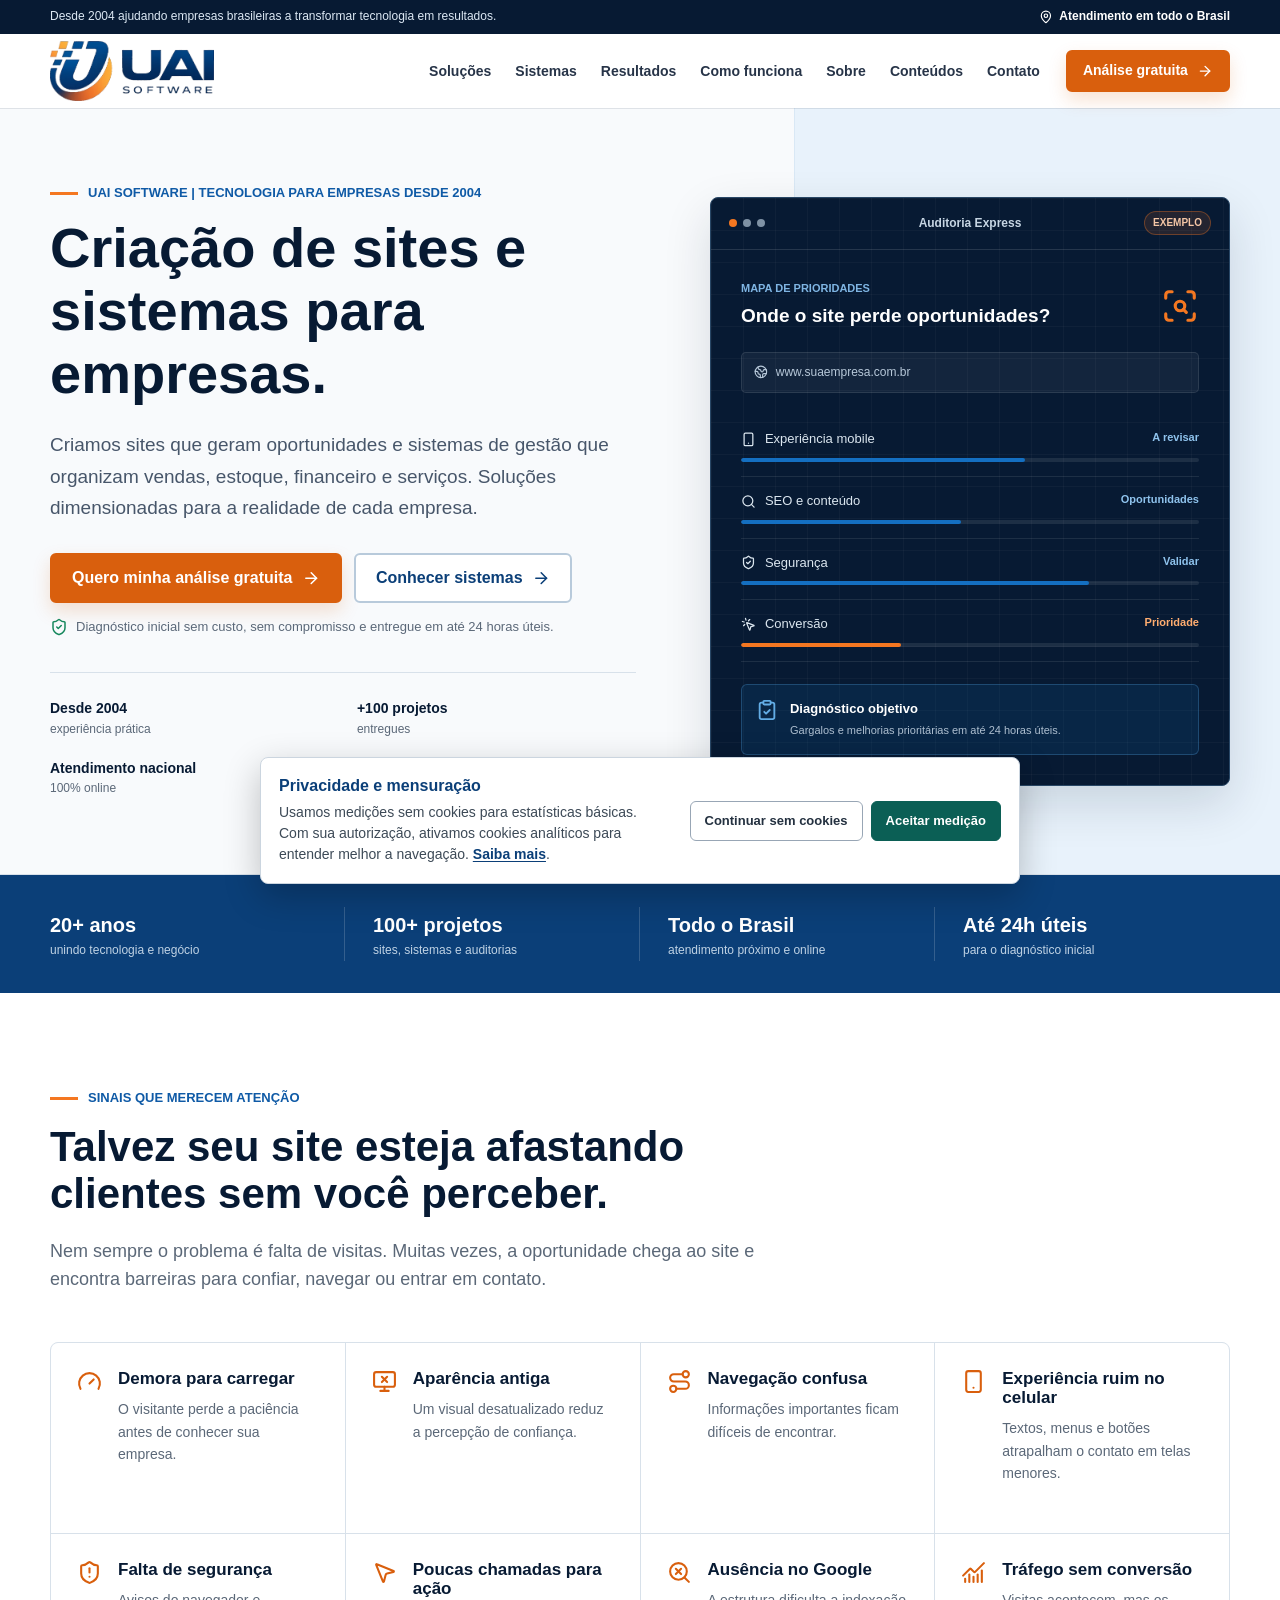
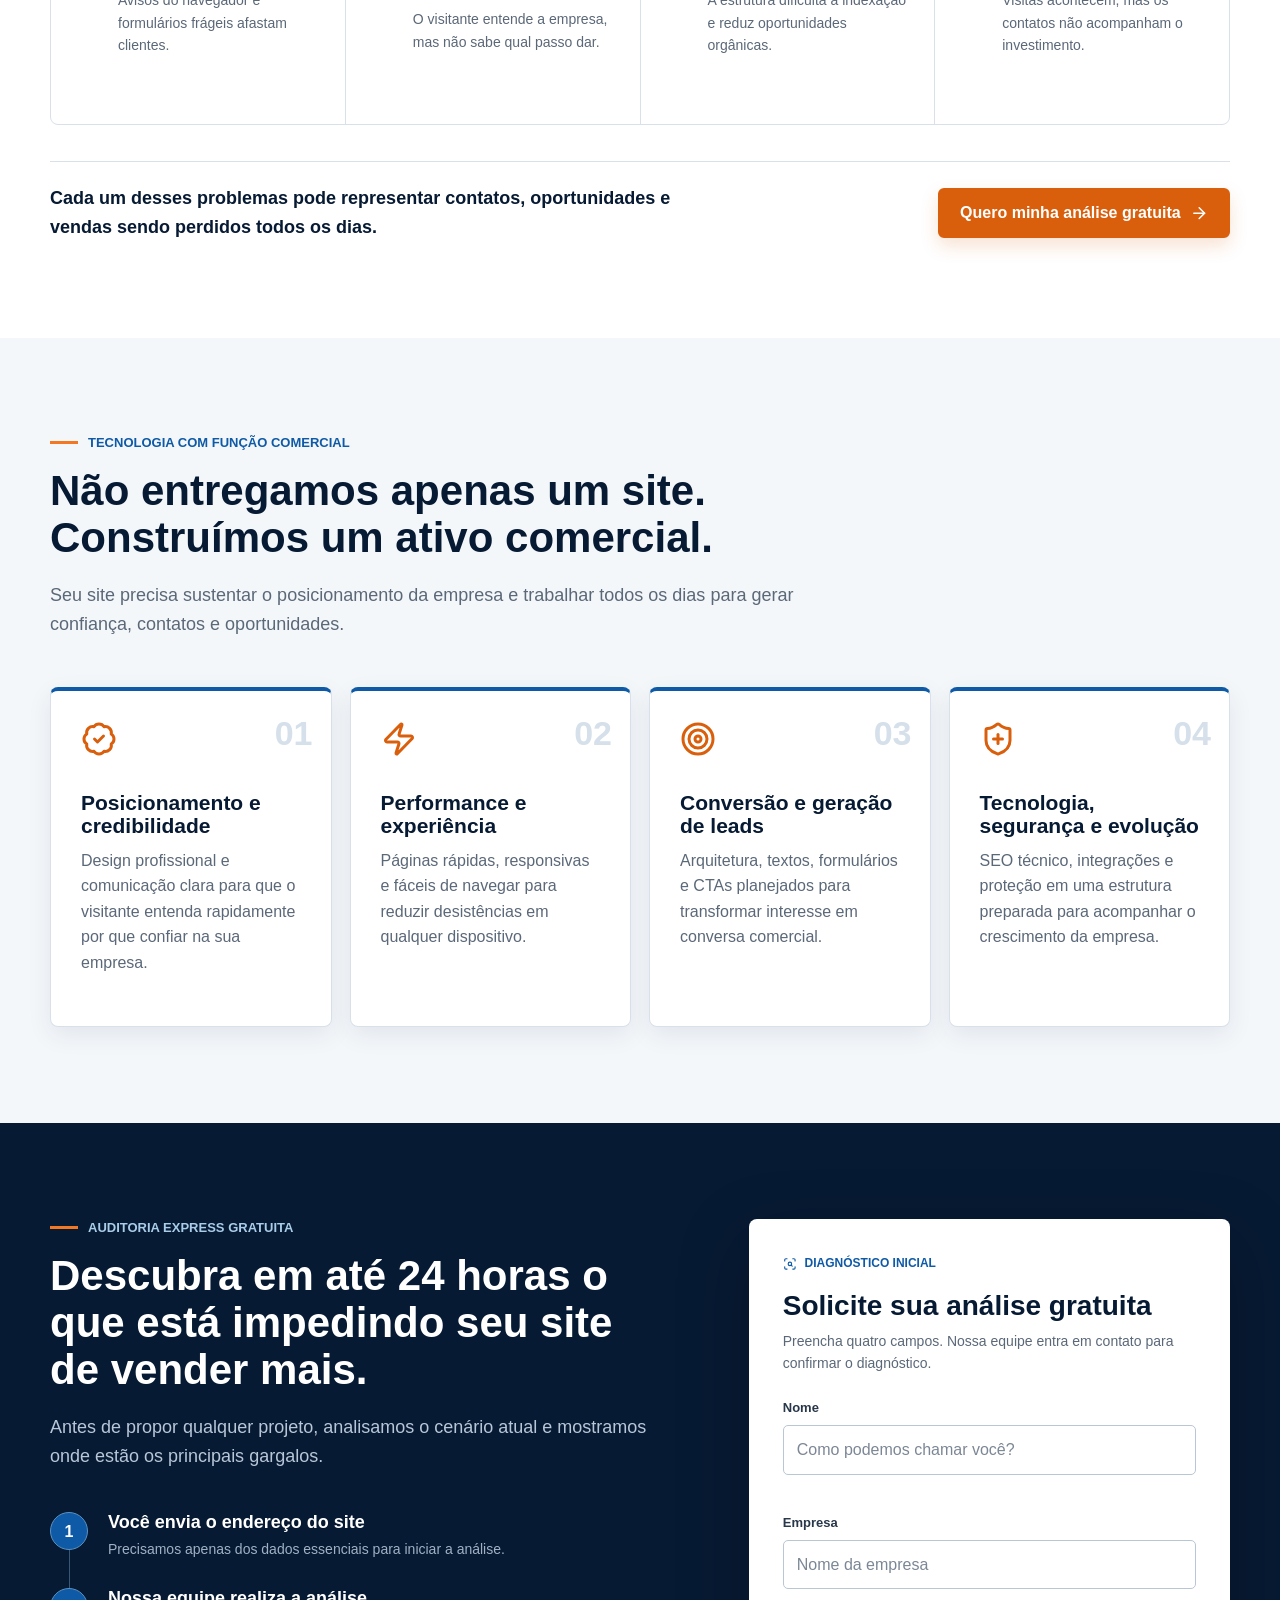
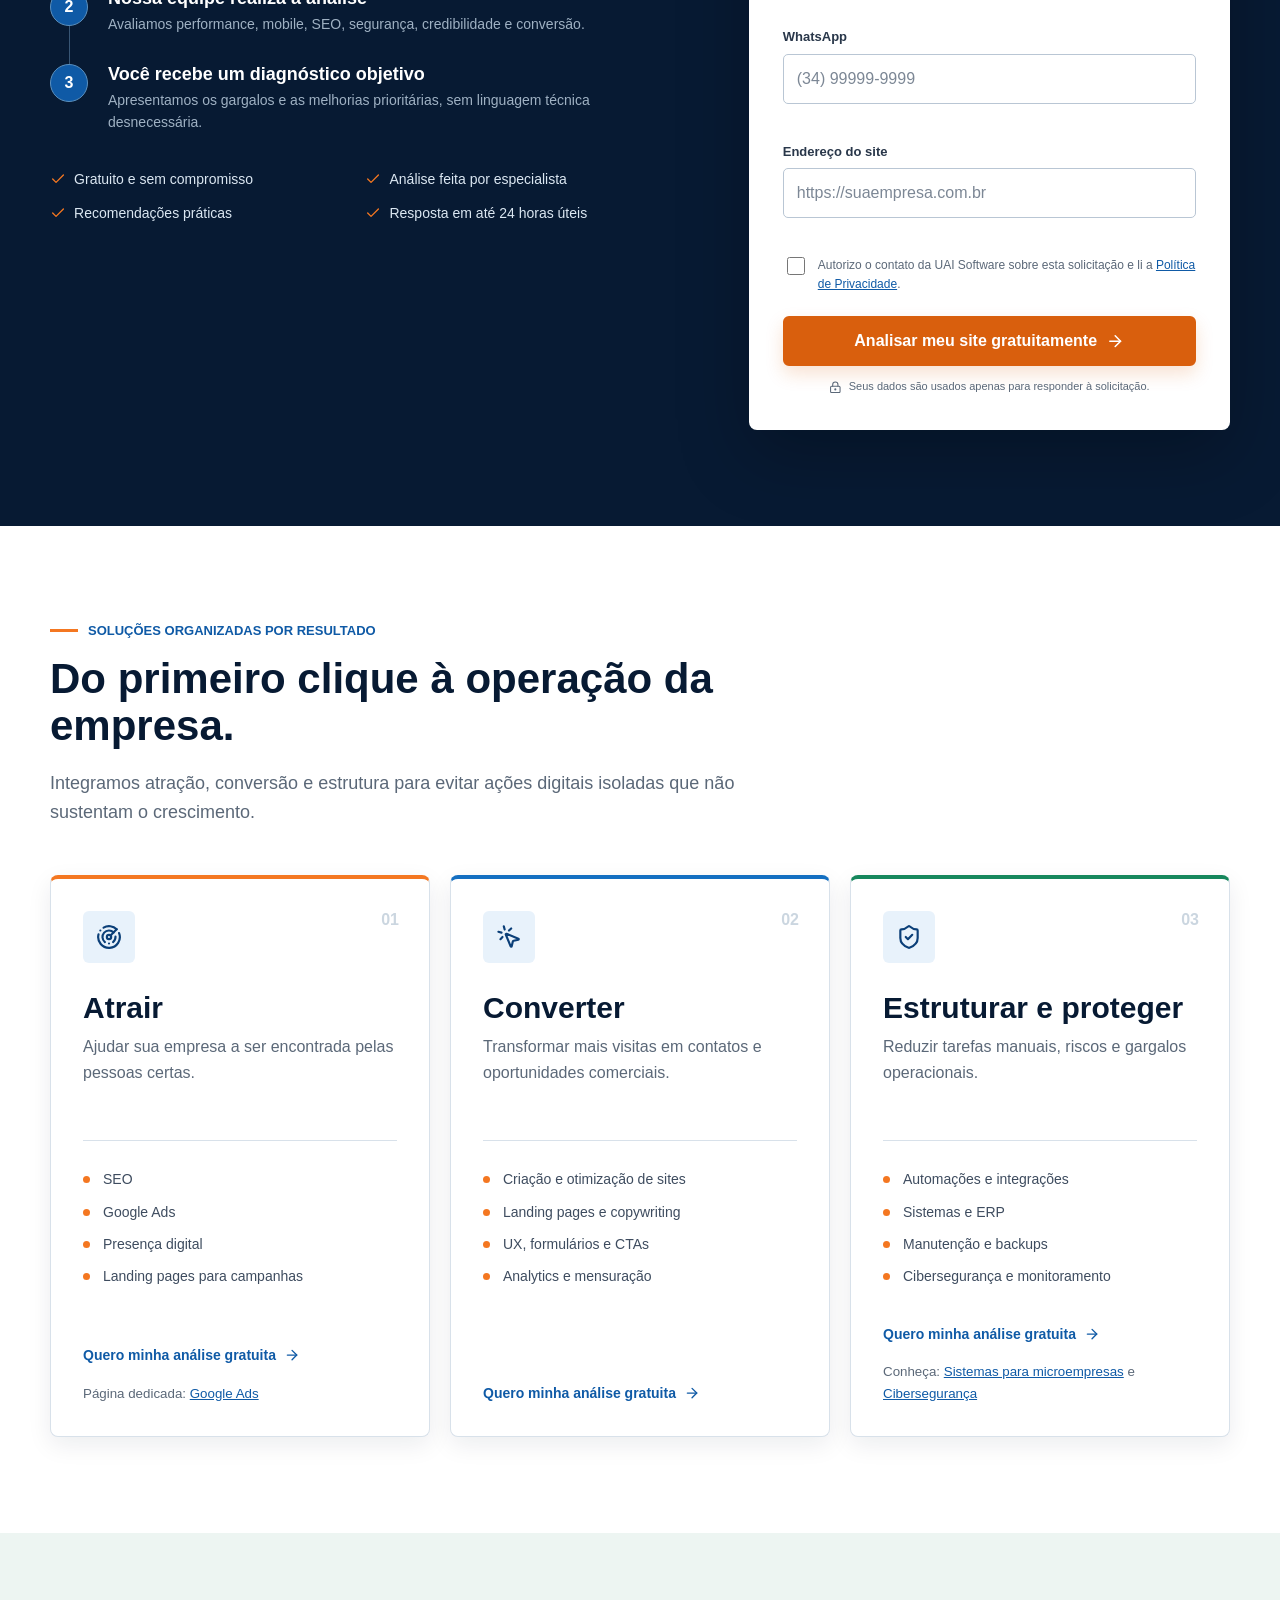
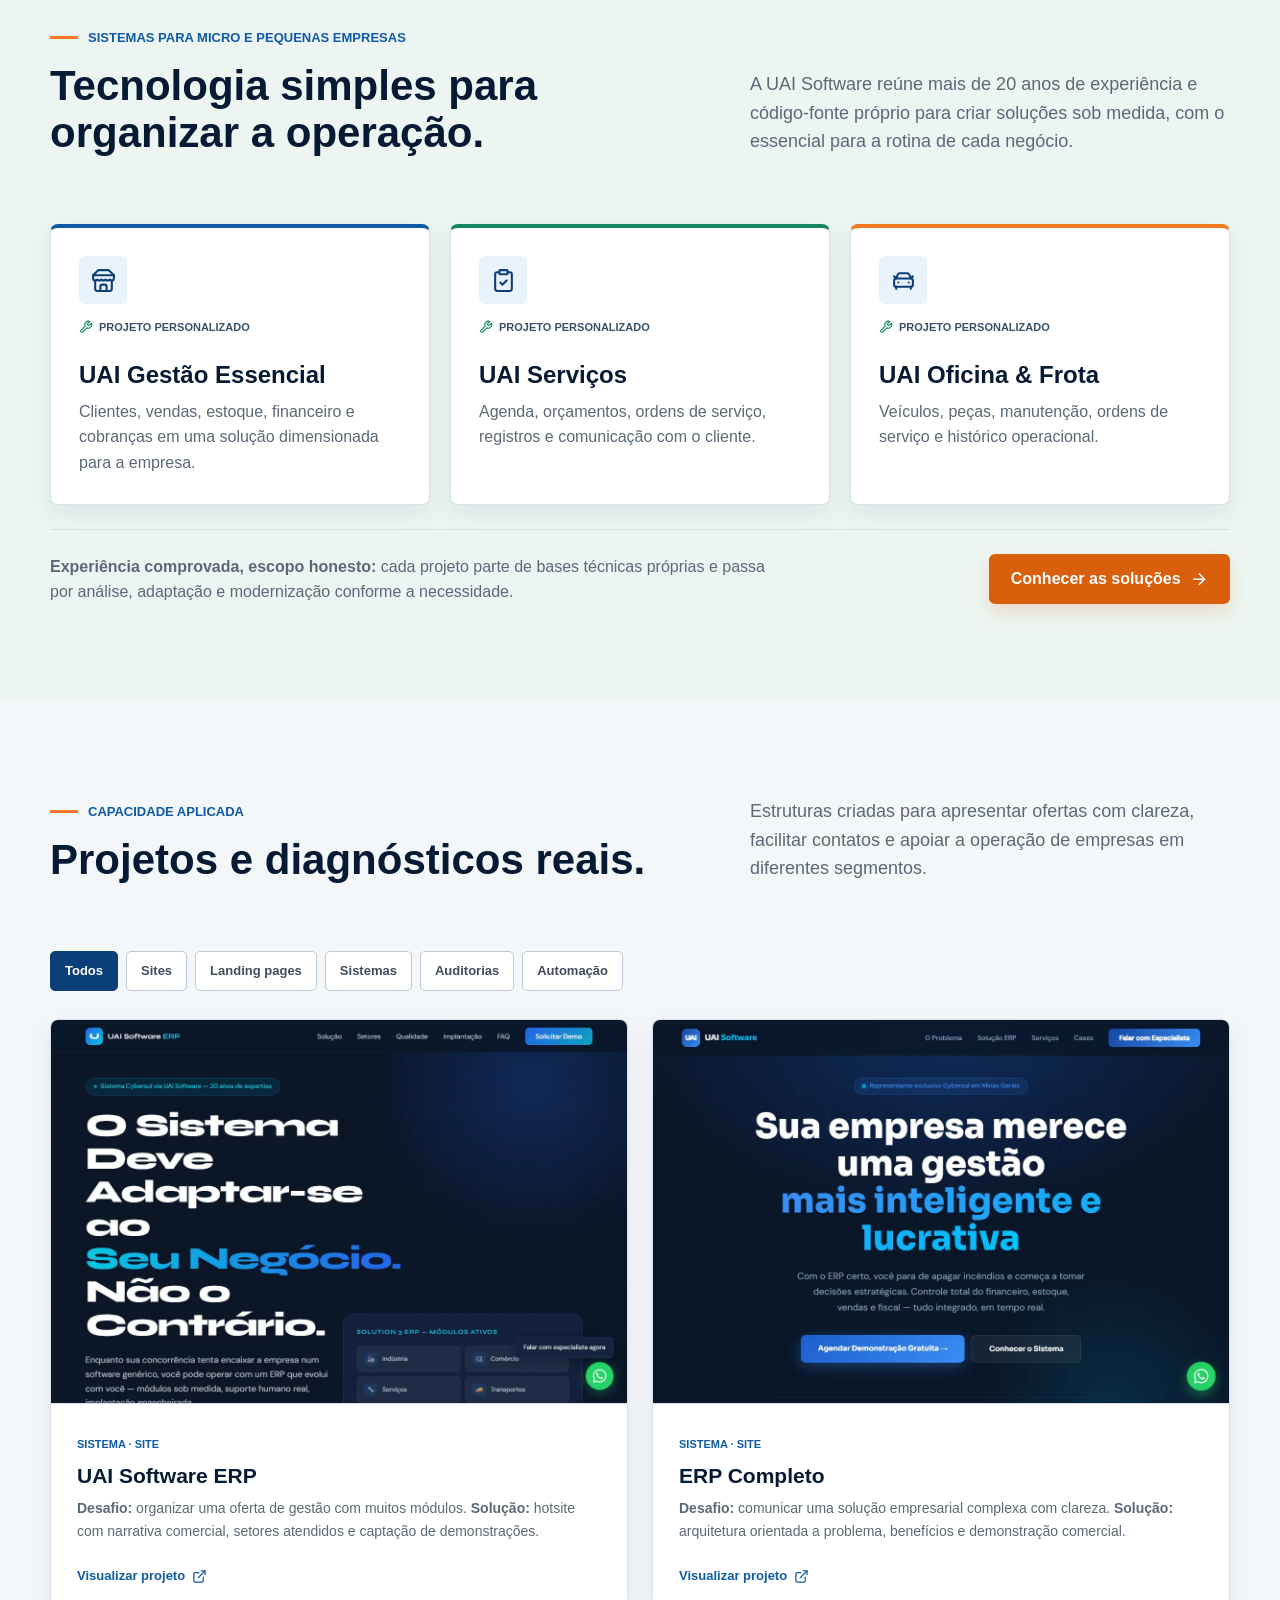
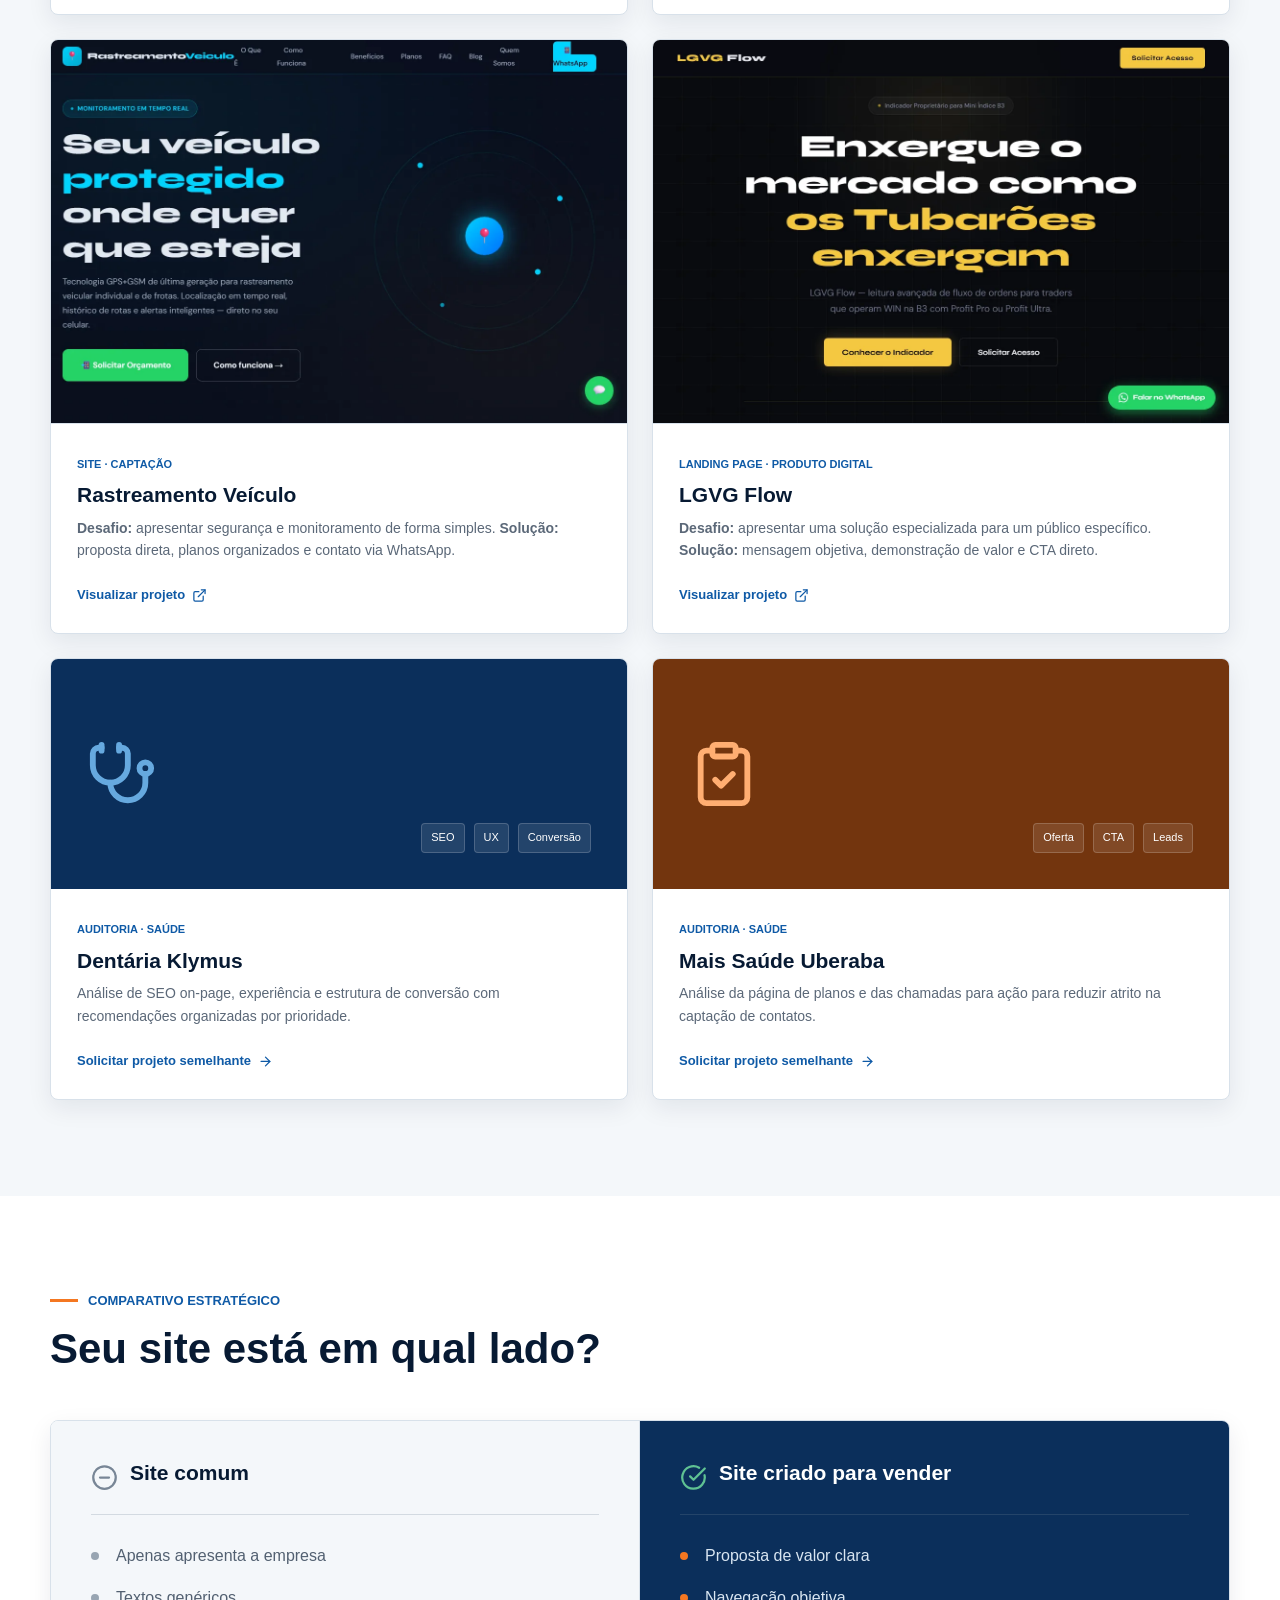
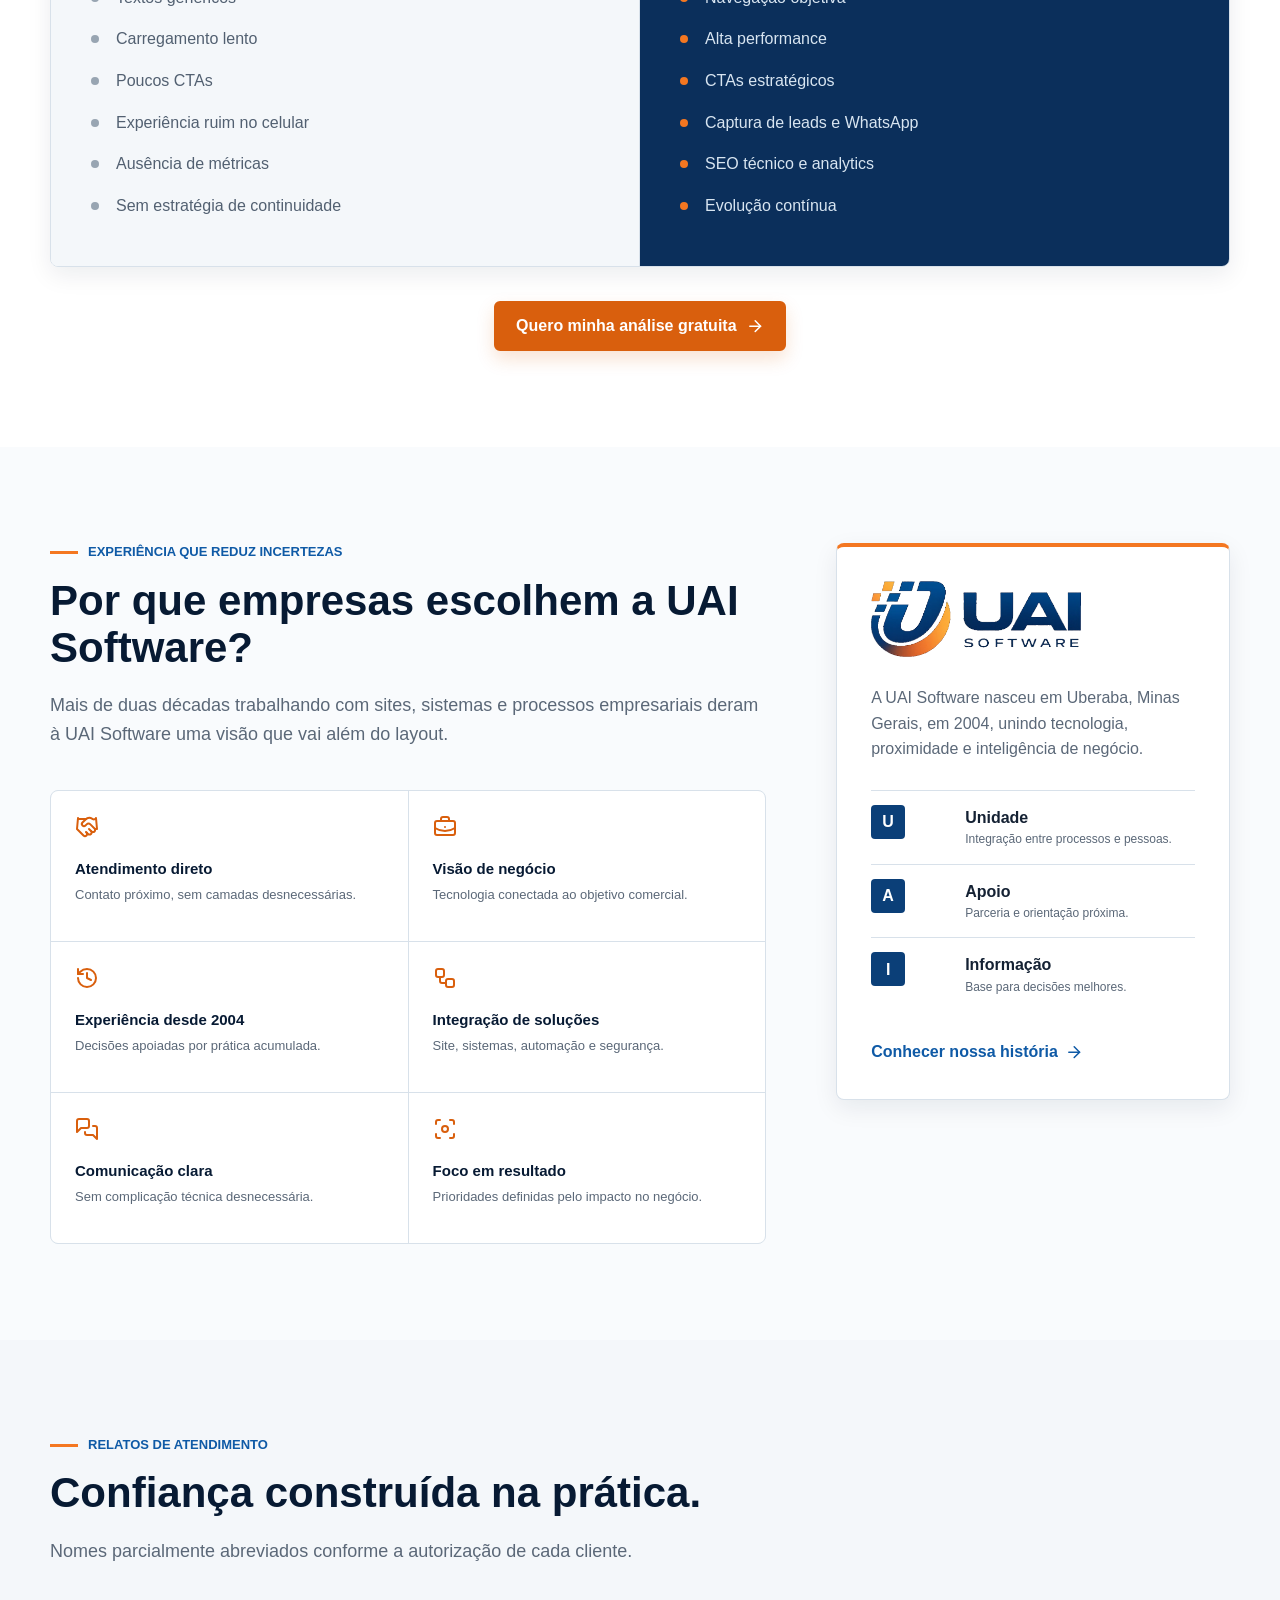
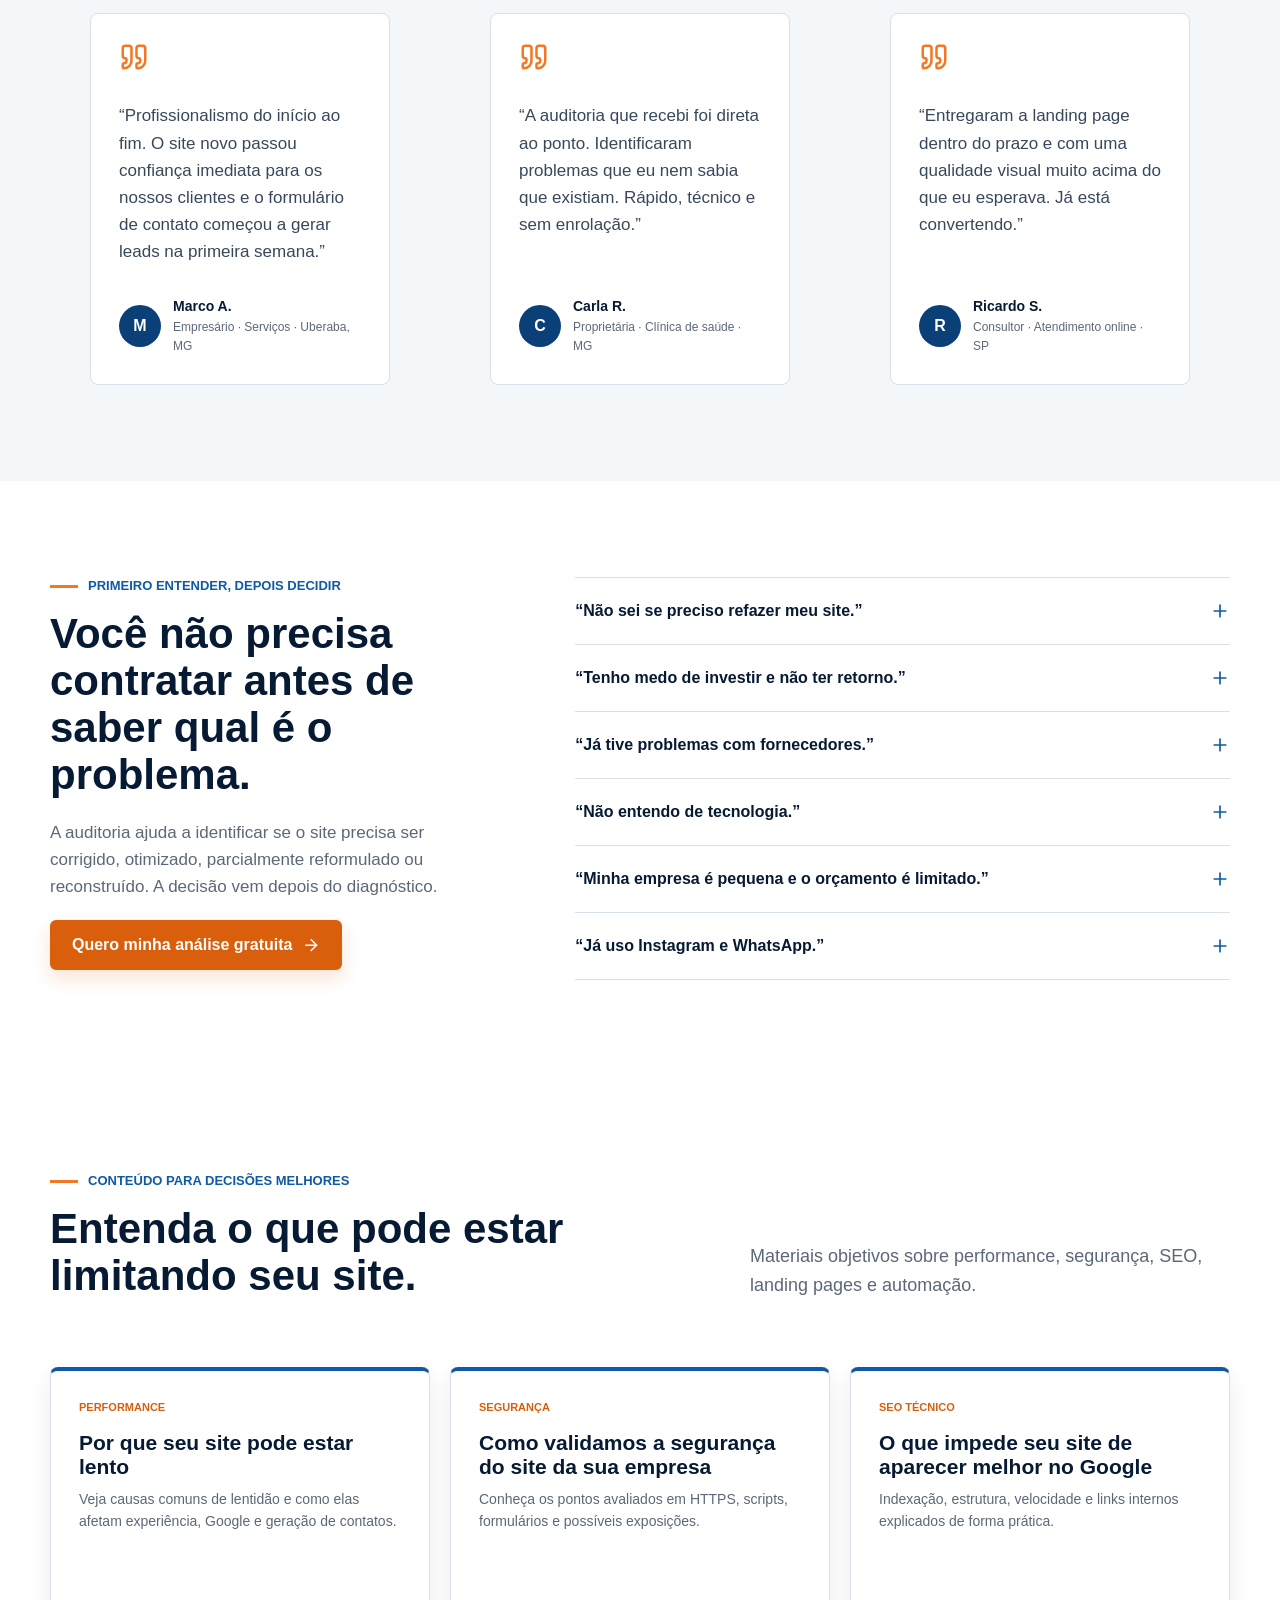
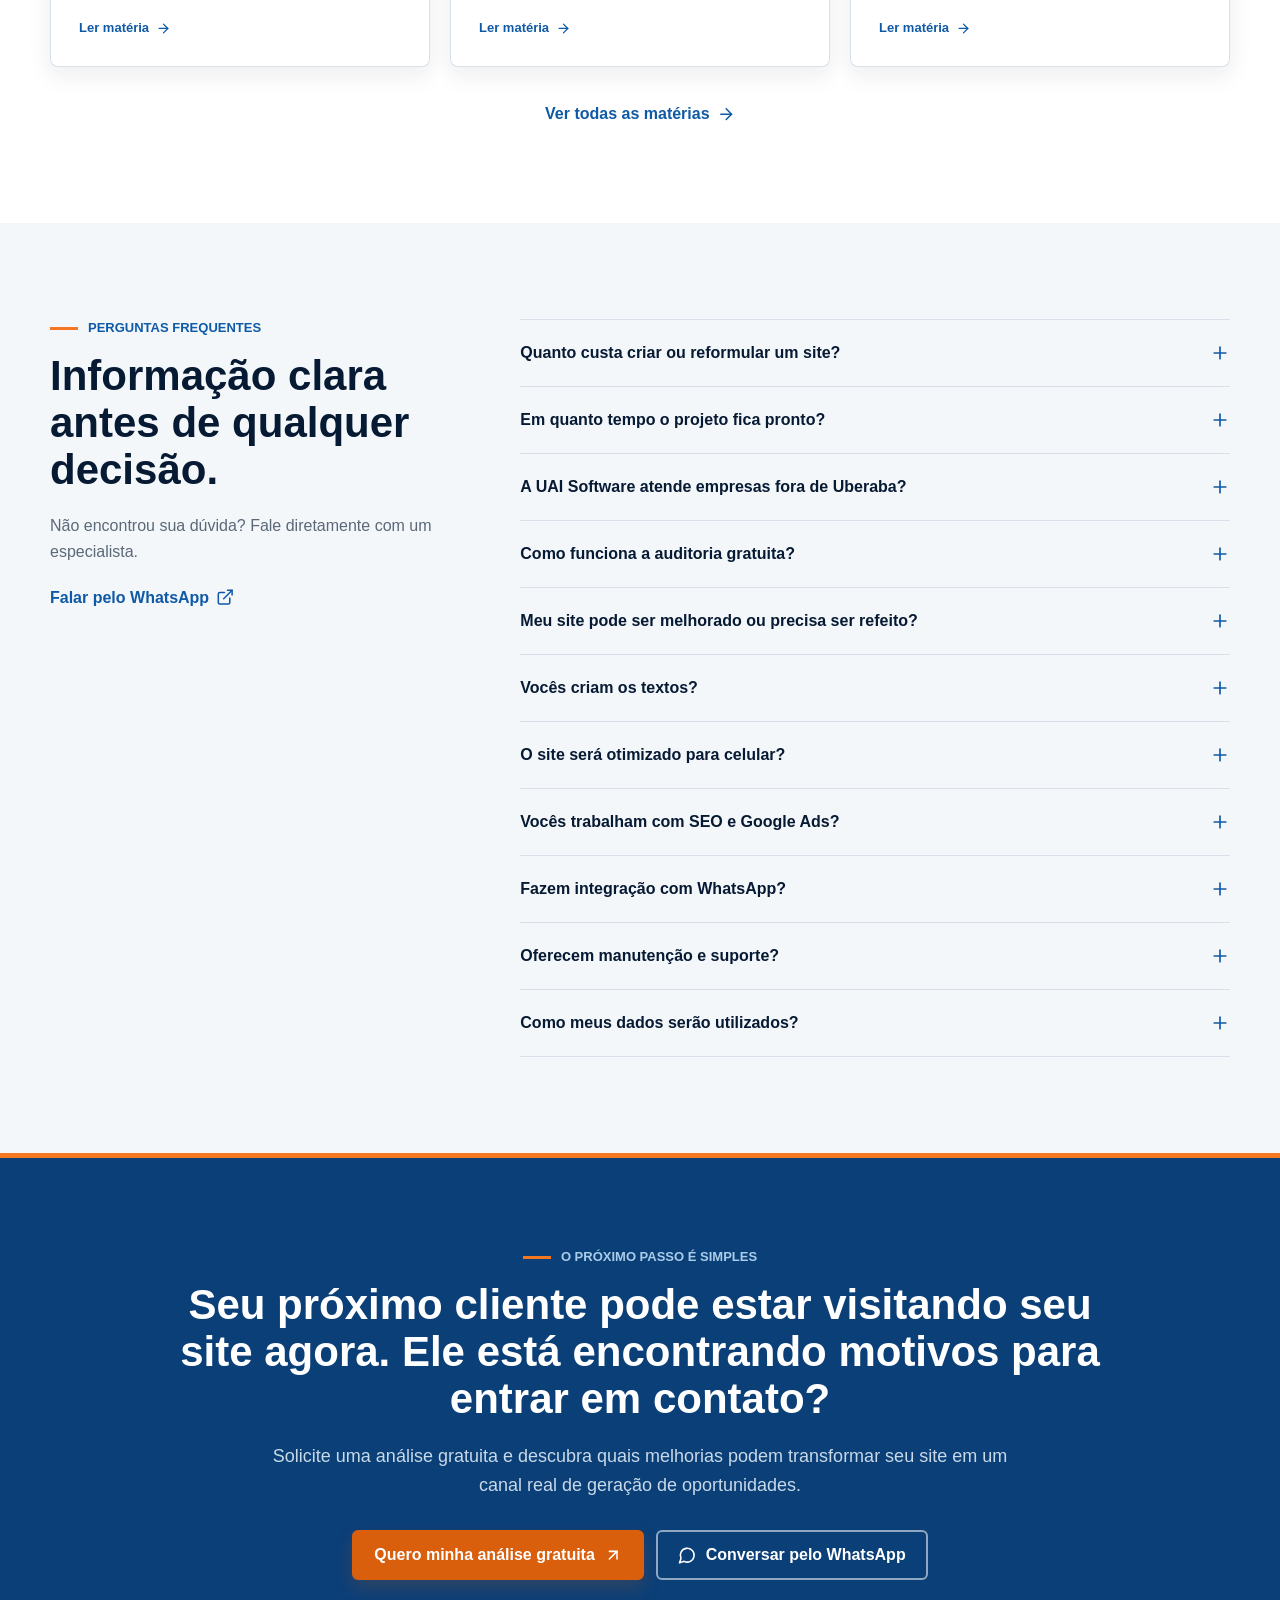
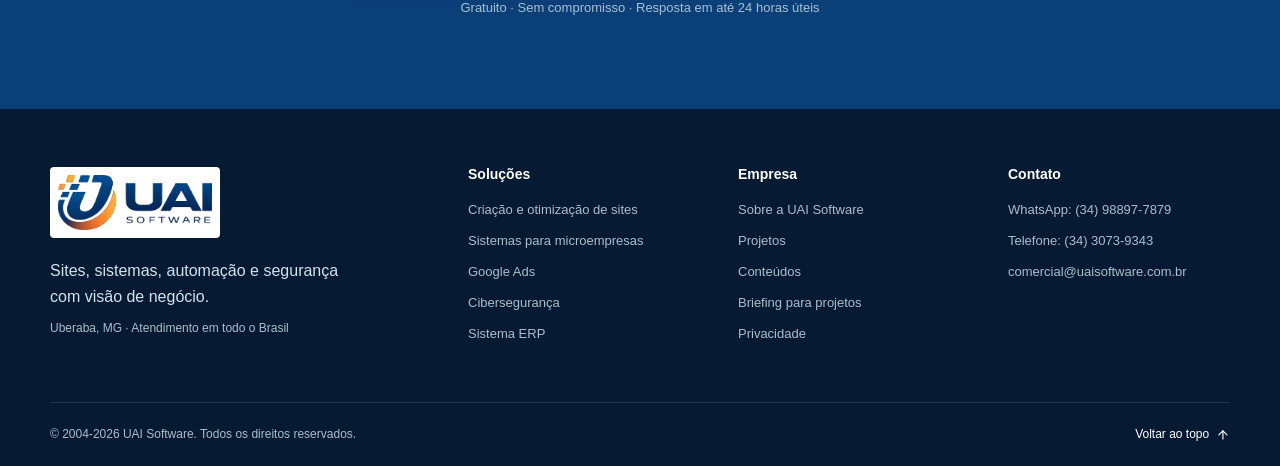
==== index.html @ 4a985adb "Melhora SEO, mensuracao e desempenho do site" ====
<!DOCTYPE html>
<html lang="pt-BR">
<head>
    <meta charset="UTF-8">
    <meta name="viewport" content="width=device-width, initial-scale=1.0">
    <title>Criação de Sites e Sistemas para Empresas | UAI Software</title>
    <meta name="description" content="Criação de sites, sistemas de gestão, SEO, Google Ads e segurança digital para micro, pequenas e médias empresas. Atendimento em todo o Brasil.">
    <meta name="robots" content="index, follow, max-snippet:-1, max-image-preview:large, max-video-preview:-1">
    <meta name="author" content="UAI Software">
    <meta name="theme-color" content="#0b3f78">
    <meta name="geo.region" content="BR-MG">
    <meta name="geo.placename" content="Uberaba, Minas Gerais, Brasil">
    <link rel="canonical" href="https://uaisoftware.com.br/">
    <link rel="icon" href="assets/uai-software-logo.webp" type="image/webp">
    <link rel="preload" href="assets/uai-software-logo.webp" as="image" type="image/webp">
    <link rel="preconnect" href="https://www.googletagmanager.com">
    <link rel="dns-prefetch" href="https://formsubmit.co">
    <link rel="stylesheet" href="assets/site.css?v=20260805-1">
    <link rel="stylesheet" href="/assets/analytics.css?v=20260724-1">
    <script src="/assets/analytics.js?v=20260904-1"></script>

    <meta property="og:type" content="website">
    <meta property="og:site_name" content="UAI Software">
    <meta property="og:title" content="Sites e sistemas para empresas | UAI Software">
    <meta property="og:description" content="Tecnologia para atrair clientes, organizar a operação e apoiar o crescimento de micro, pequenas e médias empresas.">
    <meta property="og:url" content="https://uaisoftware.com.br/">
    <meta property="og:image" content="https://uaisoftware.com.br/assets/uai-software-logo.webp">
    <meta property="og:image:alt" content="Logomarca da UAI Software">
    <meta property="og:locale" content="pt_BR">
    <meta name="twitter:card" content="summary_large_image">
    <meta name="twitter:title" content="Sites e sistemas para empresas | UAI Software">
    <meta name="twitter:description" content="Sites, sistemas de gestão, SEO, Google Ads e segurança digital para empresas em todo o Brasil.">
    <meta name="twitter:image" content="https://uaisoftware.com.br/assets/uai-software-logo.webp">

    <script type="application/ld+json">
    {
      "@context": "https://schema.org",
      "@graph": [
        {
          "@type": "Organization",
          "@id": "https://uaisoftware.com.br/#organization",
          "name": "UAI Software",
          "url": "https://uaisoftware.com.br/",
          "logo": "https://uaisoftware.com.br/assets/uai-software-logo.webp",
          "foundingDate": "2004",
          "description": "Empresa de Uberaba, Minas Gerais, especializada em criação e otimização de sites, landing pages, automação, sistemas, SEO, Google Ads e segurança digital para empresas em todo o Brasil.",
          "email": "comercial@uaisoftware.com.br",
          "telephone": "+55-34-3073-9343",
          "address": {
            "@type": "PostalAddress",
            "addressLocality": "Uberaba",
            "addressRegion": "MG",
            "addressCountry": "BR"
          },
          "areaServed": {"@type": "Country", "name": "Brasil"},
          "contactPoint": {
            "@type": "ContactPoint",
            "telephone": "+55-34-98897-7879",
            "contactType": "sales",
            "availableLanguage": "Portuguese",
            "areaServed": "BR"
          },
          "sameAs": [
            "https://sistema.uaisoftware.com.br",
            "https://erp.uaisoftware.com.br",
            "https://rastreamentoveiculo.com.br"
          ]
        },
        {
          "@type": "WebSite",
          "@id": "https://uaisoftware.com.br/#website",
          "url": "https://uaisoftware.com.br/",
          "name": "UAI Software",
          "publisher": {"@id": "https://uaisoftware.com.br/#organization"},
          "inLanguage": "pt-BR"
        },
        {
          "@type": "Service",
          "@id": "https://uaisoftware.com.br/#auditoria-express",
          "name": "Auditoria Express Gratuita do Site",
          "provider": {"@id": "https://uaisoftware.com.br/#organization"},
          "areaServed": "BR",
          "description": "Diagnóstico inicial de performance, experiência mobile, SEO, segurança, credibilidade e conversão, entregue em até 24 horas úteis.",
          "offers": {
            "@type": "Offer",
            "price": "0",
            "priceCurrency": "BRL",
            "availability": "https://schema.org/InStock"
          }
        },
        {
          "@type": "FAQPage",
          "@id": "https://uaisoftware.com.br/#faq",
          "mainEntity": [
            {
              "@type": "Question",
              "name": "Quanto custa criar ou reformular um site?",
              "acceptedAnswer": {"@type": "Answer", "text": "O investimento depende do objetivo, do escopo e das integrações necessárias. A auditoria inicial ajuda a definir prioridades antes de qualquer proposta, sem compromisso de contratação."}
            },
            {
              "@type": "Question",
              "name": "Em quanto tempo o projeto fica pronto?",
              "acceptedAnswer": {"@type": "Answer", "text": "O prazo varia conforme o escopo e a disponibilidade dos materiais. Após o diagnóstico e o briefing, a UAI Software apresenta um cronograma claro para aprovação."}
            },
            {
              "@type": "Question",
              "name": "A UAI Software atende empresas fora de Uberaba?",
              "acceptedAnswer": {"@type": "Answer", "text": "Sim. O atendimento é realizado online por WhatsApp, e-mail e videochamada para empresas em todo o Brasil."}
            },
            {
              "@type": "Question",
              "name": "Como funciona a auditoria gratuita?",
              "acceptedAnswer": {"@type": "Answer", "text": "Você envia o endereço do site e seus dados de contato. Um especialista analisa performance, mobile, SEO, segurança, credibilidade e conversão, e apresenta os principais gargalos em até 24 horas úteis."}
            },
            {
              "@type": "Question",
              "name": "Meu site pode ser melhorado ou precisa ser refeito?",
              "acceptedAnswer": {"@type": "Answer", "text": "Depende do estado atual. A auditoria identifica se o melhor caminho é corrigir, otimizar, reformular parcialmente ou reconstruir o site."}
            },
            {
              "@type": "Question",
              "name": "A UAI Software cria os textos do site?",
              "acceptedAnswer": {"@type": "Answer", "text": "Sim. A estrutura e os textos podem ser desenvolvidos com foco em clareza, posicionamento, SEO e conversão, sempre com validação da empresa."}
            },
            {
              "@type": "Question",
              "name": "O site será otimizado para celular?",
              "acceptedAnswer": {"@type": "Answer", "text": "Sim. Os projetos são planejados para funcionar bem em celulares, tablets e computadores, com atenção a leitura, navegação, velocidade e área de toque."}
            },
            {
              "@type": "Question",
              "name": "A UAI Software trabalha com SEO?",
              "acceptedAnswer": {"@type": "Answer", "text": "Sim. A estrutura técnica, os títulos, as descrições, o conteúdo e a indexação são organizados para facilitar a compreensão do site pelos buscadores."}
            },
            {
              "@type": "Question",
              "name": "É possível integrar o site ao WhatsApp?",
              "acceptedAnswer": {"@type": "Answer", "text": "Sim. Botões, formulários e fluxos de atendimento podem direcionar o contato para o WhatsApp de forma simples e mensurável."}
            },
            {
              "@type": "Question",
              "name": "A UAI Software oferece manutenção e suporte?",
              "acceptedAnswer": {"@type": "Answer", "text": "Sim. A empresa oferece manutenção, correções, monitoramento e evolução contínua conforme a necessidade de cada projeto."}
            },
            {
              "@type": "Question",
              "name": "A UAI Software trabalha com Google Ads?",
              "acceptedAnswer": {"@type": "Answer", "text": "Sim. O trabalho pode integrar landing pages, mensuração e campanhas no Google para atrair visitantes com maior intenção comercial."}
            },
            {
              "@type": "Question",
              "name": "Como meus dados serão utilizados?",
              "acceptedAnswer": {"@type": "Answer", "text": "Os dados enviados são usados para responder à solicitação, realizar o diagnóstico e dar continuidade ao atendimento. Eles não são comercializados."}
            }
          ]
        }
      ]
    }
    </script>
</head>
<body>
    <a class="skip-link" href="#conteudo">Ir para o conteúdo principal</a>

    <div class="site-head">
        <div class="trust-bar">
            <div class="shell trust-bar__inner">
                <p>Desde 2004 ajudando empresas brasileiras a transformar tecnologia em resultados.</p>
                <span><svg class="lucide lucide-map-pin" aria-hidden="true" viewBox="0 0 24 24" fill="none" stroke="currentColor" stroke-width="2" stroke-linecap="round" stroke-linejoin="round"><use href="/assets/lucide-icons.svg#map-pin"></use></svg> Atendimento em todo o Brasil</span>
            </div>
        </div>

        <header class="header" id="inicio">
            <div class="shell header__inner">
                <a class="brand" href="#inicio" aria-label="UAI Software, página inicial">
                    <img src="assets/uai-software-logo.webp" alt="UAI Software" width="183" height="61">
                </a>

                <nav class="nav" aria-label="Menu principal">
                    <button class="nav__toggle icon-button" type="button" aria-expanded="false" aria-controls="nav-list" title="Abrir menu">
                        <svg class="lucide lucide-menu" aria-hidden="true" viewBox="0 0 24 24" fill="none" stroke="currentColor" stroke-width="2" stroke-linecap="round" stroke-linejoin="round"><use href="/assets/lucide-icons.svg#menu"></use></svg>
                        <span class="sr-only">Abrir menu</span>
                    </button>
                    <div class="nav__list" id="nav-list">
                        <a href="#solucoes">Soluções</a>
                        <a href="sistemas-para-microempresas.html">Sistemas</a>
                        <a href="#resultados">Resultados</a>
                        <a href="#como-funciona">Como funciona</a>
                        <a href="#sobre">Sobre</a>
                        <a href="#conteudos">Conteúdos</a>
                        <a href="#contato">Contato</a>
                    </div>
                </nav>

                <a class="button button--small header__cta" href="#auditoria" data-track="audit_click" data-label="header">
                    Análise gratuita
                    <svg class="lucide lucide-arrow-right" aria-hidden="true" viewBox="0 0 24 24" fill="none" stroke="currentColor" stroke-width="2" stroke-linecap="round" stroke-linejoin="round"><use href="/assets/lucide-icons.svg#arrow-right"></use></svg>
                </a>
            </div>
        </header>
    </div>

    <main id="conteudo">
        <section class="hero" aria-labelledby="hero-title">
            <div class="shell hero__grid">
                <div class="hero__content reveal">
                    <p class="eyebrow">UAI Software | Tecnologia para empresas desde 2004</p>
                    <h1 id="hero-title">Criação de sites e sistemas para empresas.</h1>
                    <p class="hero__lead">Criamos sites que geram oportunidades e sistemas de gestão que organizam vendas, estoque, financeiro e serviços. Soluções dimensionadas para a realidade de cada empresa.</p>

                    <div class="hero__actions">
                        <a class="button" href="#auditoria" data-track="audit_click" data-label="hero">
                            Quero minha análise gratuita
                            <svg class="lucide lucide-arrow-right" aria-hidden="true" viewBox="0 0 24 24" fill="none" stroke="currentColor" stroke-width="2" stroke-linecap="round" stroke-linejoin="round"><use href="/assets/lucide-icons.svg#arrow-right"></use></svg>
                        </a>
                        <a class="button button--secondary" href="sistemas-para-microempresas.html" data-track="systems_page_click" data-label="hero_sistemas">
                            Conhecer sistemas
                            <svg class="lucide lucide-arrow-right" aria-hidden="true" viewBox="0 0 24 24" fill="none" stroke="currentColor" stroke-width="2" stroke-linecap="round" stroke-linejoin="round"><use href="/assets/lucide-icons.svg#arrow-right"></use></svg>
                        </a>
                    </div>
                    <p class="microcopy"><svg class="lucide lucide-shield-check" aria-hidden="true" viewBox="0 0 24 24" fill="none" stroke="currentColor" stroke-width="2" stroke-linecap="round" stroke-linejoin="round"><use href="/assets/lucide-icons.svg#shield-check"></use></svg> Diagnóstico inicial sem custo, sem compromisso e entregue em até 24 horas úteis.</p>

                    <ul class="hero__proof" aria-label="Diferenciais da UAI Software">
                        <li><strong>Desde 2004</strong><span>experiência prática</span></li>
                        <li><strong>+100 projetos</strong><span>entregues</span></li>
                        <li><strong>Atendimento nacional</strong><span>100% online</span></li>
                        <li><strong>Sem compromisso</strong><span>primeiro diagnóstico</span></li>
                    </ul>
                </div>

                <div class="diagnostic" aria-label="Exemplo visual da Auditoria Express" role="img">
                    <div class="diagnostic__top">
                        <span class="diagnostic__dots" aria-hidden="true"><b></b><b></b><b></b></span>
                        <span>Auditoria Express</span>
                        <span class="status-pill">Exemplo</span>
                    </div>
                    <div class="diagnostic__body">
                        <div class="diagnostic__title">
                            <div>
                                <small>Mapa de prioridades</small>
                                <strong>Onde o site perde oportunidades?</strong>
                            </div>
                            <svg class="lucide lucide-scan-search" aria-hidden="true" viewBox="0 0 24 24" fill="none" stroke="currentColor" stroke-width="2" stroke-linecap="round" stroke-linejoin="round"><use href="/assets/lucide-icons.svg#scan-search"></use></svg>
                        </div>
                        <div class="diagnostic__url"><svg class="lucide lucide-globe-2" aria-hidden="true" viewBox="0 0 24 24" fill="none" stroke="currentColor" stroke-width="2" stroke-linecap="round" stroke-linejoin="round"><use href="/assets/lucide-icons.svg#globe-2"></use></svg> www.suaempresa.com.br</div>
                        <div class="diagnostic__metrics">
                            <div class="metric-row">
                                <span><svg class="lucide lucide-smartphone" aria-hidden="true" viewBox="0 0 24 24" fill="none" stroke="currentColor" stroke-width="2" stroke-linecap="round" stroke-linejoin="round"><use href="/assets/lucide-icons.svg#smartphone"></use></svg> Experiência mobile</span>
                                <b>A revisar</b>
                                <span class="meter"><i style="width:62%"></i></span>
                            </div>
                            <div class="metric-row">
                                <span><svg class="lucide lucide-search" aria-hidden="true" viewBox="0 0 24 24" fill="none" stroke="currentColor" stroke-width="2" stroke-linecap="round" stroke-linejoin="round"><use href="/assets/lucide-icons.svg#search"></use></svg> SEO e conteúdo</span>
                                <b>Oportunidades</b>
                                <span class="meter"><i style="width:48%"></i></span>
                            </div>
                            <div class="metric-row">
                                <span><svg class="lucide lucide-shield-check" aria-hidden="true" viewBox="0 0 24 24" fill="none" stroke="currentColor" stroke-width="2" stroke-linecap="round" stroke-linejoin="round"><use href="/assets/lucide-icons.svg#shield-check"></use></svg> Segurança</span>
                                <b>Validar</b>
                                <span class="meter"><i style="width:76%"></i></span>
                            </div>
                            <div class="metric-row metric-row--priority">
                                <span><svg class="lucide lucide-mouse-pointer-click" aria-hidden="true" viewBox="0 0 24 24" fill="none" stroke="currentColor" stroke-width="2" stroke-linecap="round" stroke-linejoin="round"><use href="/assets/lucide-icons.svg#mouse-pointer-click"></use></svg> Conversão</span>
                                <b>Prioridade</b>
                                <span class="meter"><i style="width:35%"></i></span>
                            </div>
                        </div>
                        <div class="diagnostic__result">
                            <svg class="lucide lucide-clipboard-check" aria-hidden="true" viewBox="0 0 24 24" fill="none" stroke="currentColor" stroke-width="2" stroke-linecap="round" stroke-linejoin="round"><use href="/assets/lucide-icons.svg#clipboard-check"></use></svg>
                            <p><strong>Diagnóstico objetivo</strong><span>Gargalos e melhorias prioritárias em até 24 horas úteis.</span></p>
                        </div>
                    </div>
                </div>
            </div>
        </section>

        <section class="proof-band" aria-label="Indicadores da UAI Software">
            <div class="shell proof-band__grid">
                <div><strong>20+ anos</strong><span>unindo tecnologia e negócio</span></div>
                <div><strong>100+ projetos</strong><span>sites, sistemas e auditorias</span></div>
                <div><strong>Todo o Brasil</strong><span>atendimento próximo e online</span></div>
                <div><strong>Até 24h úteis</strong><span>para o diagnóstico inicial</span></div>
            </div>
        </section>

        <section class="section problem" id="problemas" aria-labelledby="problem-title">
            <div class="shell">
                <div class="section-heading reveal">
                    <p class="eyebrow">Sinais que merecem atenção</p>
                    <h2 id="problem-title">Talvez seu site esteja afastando clientes sem você perceber.</h2>
                    <p>Nem sempre o problema é falta de visitas. Muitas vezes, a oportunidade chega ao site e encontra barreiras para confiar, navegar ou entrar em contato.</p>
                </div>

                <div class="problem-grid">
                    <article class="problem-item reveal"><svg class="lucide lucide-gauge" aria-hidden="true" viewBox="0 0 24 24" fill="none" stroke="currentColor" stroke-width="2" stroke-linecap="round" stroke-linejoin="round"><use href="/assets/lucide-icons.svg#gauge"></use></svg><div><h3>Demora para carregar</h3><p>O visitante perde a paciência antes de conhecer sua empresa.</p></div></article>
                    <article class="problem-item reveal"><svg class="lucide lucide-monitor-x" aria-hidden="true" viewBox="0 0 24 24" fill="none" stroke="currentColor" stroke-width="2" stroke-linecap="round" stroke-linejoin="round"><use href="/assets/lucide-icons.svg#monitor-x"></use></svg><div><h3>Aparência antiga</h3><p>Um visual desatualizado reduz a percepção de confiança.</p></div></article>
                    <article class="problem-item reveal"><svg class="lucide lucide-route" aria-hidden="true" viewBox="0 0 24 24" fill="none" stroke="currentColor" stroke-width="2" stroke-linecap="round" stroke-linejoin="round"><use href="/assets/lucide-icons.svg#route"></use></svg><div><h3>Navegação confusa</h3><p>Informações importantes ficam difíceis de encontrar.</p></div></article>
                    <article class="problem-item reveal"><svg class="lucide lucide-smartphone" aria-hidden="true" viewBox="0 0 24 24" fill="none" stroke="currentColor" stroke-width="2" stroke-linecap="round" stroke-linejoin="round"><use href="/assets/lucide-icons.svg#smartphone"></use></svg><div><h3>Experiência ruim no celular</h3><p>Textos, menus e botões atrapalham o contato em telas menores.</p></div></article>
                    <article class="problem-item reveal"><svg class="lucide lucide-shield-alert" aria-hidden="true" viewBox="0 0 24 24" fill="none" stroke="currentColor" stroke-width="2" stroke-linecap="round" stroke-linejoin="round"><use href="/assets/lucide-icons.svg#shield-alert"></use></svg><div><h3>Falta de segurança</h3><p>Avisos do navegador e formulários frágeis afastam clientes.</p></div></article>
                    <article class="problem-item reveal"><svg class="lucide lucide-mouse-pointer-2" aria-hidden="true" viewBox="0 0 24 24" fill="none" stroke="currentColor" stroke-width="2" stroke-linecap="round" stroke-linejoin="round"><use href="/assets/lucide-icons.svg#mouse-pointer-2"></use></svg><div><h3>Poucas chamadas para ação</h3><p>O visitante entende a empresa, mas não sabe qual passo dar.</p></div></article>
                    <article class="problem-item reveal"><svg class="lucide lucide-search-x" aria-hidden="true" viewBox="0 0 24 24" fill="none" stroke="currentColor" stroke-width="2" stroke-linecap="round" stroke-linejoin="round"><use href="/assets/lucide-icons.svg#search-x"></use></svg><div><h3>Ausência no Google</h3><p>A estrutura dificulta a indexação e reduz oportunidades orgânicas.</p></div></article>
                    <article class="problem-item reveal"><svg class="lucide lucide-chart-no-axes-combined" aria-hidden="true" viewBox="0 0 24 24" fill="none" stroke="currentColor" stroke-width="2" stroke-linecap="round" stroke-linejoin="round"><use href="/assets/lucide-icons.svg#chart-no-axes-combined"></use></svg><div><h3>Tráfego sem conversão</h3><p>Visitas acontecem, mas os contatos não acompanham o investimento.</p></div></article>
                </div>

                <div class="section-bridge reveal">
                    <p>Cada um desses problemas pode representar contatos, oportunidades e vendas sendo perdidos todos os dias.</p>
                    <a class="button" href="#auditoria" data-track="audit_click" data-label="problemas">Quero minha análise gratuita <svg class="lucide lucide-arrow-right" aria-hidden="true" viewBox="0 0 24 24" fill="none" stroke="currentColor" stroke-width="2" stroke-linecap="round" stroke-linejoin="round"><use href="/assets/lucide-icons.svg#arrow-right"></use></svg></a>
                </div>
            </div>
        </section>

        <section class="section section--soft" id="proposta" aria-labelledby="value-title">
            <div class="shell">
                <div class="section-heading reveal">
                    <p class="eyebrow">Tecnologia com função comercial</p>
                    <h2 id="value-title">Não entregamos apenas um site. Construímos um ativo comercial.</h2>
                    <p>Seu site precisa sustentar o posicionamento da empresa e trabalhar todos os dias para gerar confiança, contatos e oportunidades.</p>
                </div>

                <div class="pillar-grid">
                    <article class="pillar reveal"><span>01</span><svg class="lucide lucide-badge-check" aria-hidden="true" viewBox="0 0 24 24" fill="none" stroke="currentColor" stroke-width="2" stroke-linecap="round" stroke-linejoin="round"><use href="/assets/lucide-icons.svg#badge-check"></use></svg><h3>Posicionamento e credibilidade</h3><p>Design profissional e comunicação clara para que o visitante entenda rapidamente por que confiar na sua empresa.</p></article>
                    <article class="pillar reveal"><span>02</span><svg class="lucide lucide-zap" aria-hidden="true" viewBox="0 0 24 24" fill="none" stroke="currentColor" stroke-width="2" stroke-linecap="round" stroke-linejoin="round"><use href="/assets/lucide-icons.svg#zap"></use></svg><h3>Performance e experiência</h3><p>Páginas rápidas, responsivas e fáceis de navegar para reduzir desistências em qualquer dispositivo.</p></article>
                    <article class="pillar reveal"><span>03</span><svg class="lucide lucide-target" aria-hidden="true" viewBox="0 0 24 24" fill="none" stroke="currentColor" stroke-width="2" stroke-linecap="round" stroke-linejoin="round"><use href="/assets/lucide-icons.svg#target"></use></svg><h3>Conversão e geração de leads</h3><p>Arquitetura, textos, formulários e CTAs planejados para transformar interesse em conversa comercial.</p></article>
                    <article class="pillar reveal"><span>04</span><svg class="lucide lucide-shield-plus" aria-hidden="true" viewBox="0 0 24 24" fill="none" stroke="currentColor" stroke-width="2" stroke-linecap="round" stroke-linejoin="round"><use href="/assets/lucide-icons.svg#shield-plus"></use></svg><h3>Tecnologia, segurança e evolução</h3><p>SEO técnico, integrações e proteção em uma estrutura preparada para acompanhar o crescimento da empresa.</p></article>
                </div>
            </div>
        </section>

        <section class="section audit" id="como-funciona" aria-labelledby="audit-title">
            <div class="shell audit__grid">
                <div class="audit__content reveal">
                    <p class="eyebrow eyebrow--light">Auditoria Express Gratuita</p>
                    <h2 id="audit-title">Descubra em até 24 horas o que está impedindo seu site de vender mais.</h2>
                    <p>Antes de propor qualquer projeto, analisamos o cenário atual e mostramos onde estão os principais gargalos.</p>

                    <ol class="steps">
                        <li><span>1</span><div><h3>Você envia o endereço do site</h3><p>Precisamos apenas dos dados essenciais para iniciar a análise.</p></div></li>
                        <li><span>2</span><div><h3>Nossa equipe realiza a análise</h3><p>Avaliamos performance, mobile, SEO, segurança, credibilidade e conversão.</p></div></li>
                        <li><span>3</span><div><h3>Você recebe um diagnóstico objetivo</h3><p>Apresentamos os gargalos e as melhorias prioritárias, sem linguagem técnica desnecessária.</p></div></li>
                    </ol>

                    <ul class="check-list check-list--light">
                        <li><svg class="lucide lucide-check" aria-hidden="true" viewBox="0 0 24 24" fill="none" stroke="currentColor" stroke-width="2" stroke-linecap="round" stroke-linejoin="round"><use href="/assets/lucide-icons.svg#check"></use></svg> Gratuito e sem compromisso</li>
                        <li><svg class="lucide lucide-check" aria-hidden="true" viewBox="0 0 24 24" fill="none" stroke="currentColor" stroke-width="2" stroke-linecap="round" stroke-linejoin="round"><use href="/assets/lucide-icons.svg#check"></use></svg> Análise feita por especialista</li>
                        <li><svg class="lucide lucide-check" aria-hidden="true" viewBox="0 0 24 24" fill="none" stroke="currentColor" stroke-width="2" stroke-linecap="round" stroke-linejoin="round"><use href="/assets/lucide-icons.svg#check"></use></svg> Recomendações práticas</li>
                        <li><svg class="lucide lucide-check" aria-hidden="true" viewBox="0 0 24 24" fill="none" stroke="currentColor" stroke-width="2" stroke-linecap="round" stroke-linejoin="round"><use href="/assets/lucide-icons.svg#check"></use></svg> Resposta em até 24 horas úteis</li>
                    </ul>
                </div>

                <div class="audit-form-wrap reveal" id="auditoria">
                    <div class="form-heading">
                        <span><svg class="lucide lucide-scan-search" aria-hidden="true" viewBox="0 0 24 24" fill="none" stroke="currentColor" stroke-width="2" stroke-linecap="round" stroke-linejoin="round"><use href="/assets/lucide-icons.svg#scan-search"></use></svg> Diagnóstico inicial</span>
                        <h3>Solicite sua análise gratuita</h3>
                        <p>Preencha quatro campos. Nossa equipe entra em contato para confirmar o diagnóstico.</p>
                    </div>

                    <div class="form-success" id="form-success" role="status" aria-live="polite" tabindex="-1" hidden>
                        <svg class="lucide lucide-circle-check-big" aria-hidden="true" viewBox="0 0 24 24" fill="none" stroke="currentColor" stroke-width="2" stroke-linecap="round" stroke-linejoin="round"><use href="/assets/lucide-icons.svg#circle-check-big"></use></svg>
                        <div><strong>Solicitação recebida.</strong><span>Obrigado. Nossa equipe retornará em até 24 horas úteis.</span></div>
                        <a href="https://wa.me/5534988977879?text=Ol%C3%A1%2C%20acabei%20de%20solicitar%20a%20Auditoria%20Express%20pelo%20site." target="_blank" rel="noopener noreferrer" data-track="whatsapp_click" data-label="pos_formulario">Continuar pelo WhatsApp</a>
                    </div>

                    <form class="audit-form" id="audit-form" action="https://formsubmit.co/comercial@uaisoftware.com.br" method="POST" novalidate>
                        <input type="hidden" name="_subject" value="Nova solicitação de Auditoria Express - UAI Software">
                        <input type="hidden" name="_captcha" value="false">
                        <input type="hidden" name="_template" value="table">
                        <input type="hidden" name="_next" value="https://uaisoftware.com.br/?auditoria=enviada#auditoria">
                        <input type="text" name="_honey" class="honeypot" tabindex="-1" autocomplete="off" aria-hidden="true">
                        <input type="hidden" name="utm_source" id="utm_source">
                        <input type="hidden" name="utm_medium" id="utm_medium">
                        <input type="hidden" name="utm_campaign" id="utm_campaign">
                        <input type="hidden" name="utm_content" id="utm_content">
                        <input type="hidden" name="pagina_origem" id="pagina_origem">
                        <input type="hidden" name="data_primeiro_contato" id="data_primeiro_contato">

                        <div class="form-field">
                            <label for="audit-name">Nome</label>
                            <input id="audit-name" name="Nome" type="text" autocomplete="name" required minlength="2" placeholder="Como podemos chamar você?" aria-describedby="audit-name-error">
                            <span class="field-error" id="audit-name-error"></span>
                        </div>

                        <div class="form-field">
                            <label for="audit-company">Empresa</label>
                            <input id="audit-company" name="Empresa" type="text" autocomplete="organization" required minlength="2" placeholder="Nome da empresa" aria-describedby="audit-company-error">
                            <span class="field-error" id="audit-company-error"></span>
                        </div>

                        <div class="form-field">
                            <label for="audit-phone">WhatsApp</label>
                            <input id="audit-phone" name="WhatsApp" type="tel" autocomplete="tel" inputmode="tel" required placeholder="(34) 99999-9999" aria-describedby="audit-phone-error">
                            <span class="field-error" id="audit-phone-error"></span>
                        </div>

                        <div class="form-field">
                            <label for="audit-url">Endereço do site</label>
                            <input id="audit-url" name="URL do site" type="url" autocomplete="url" required placeholder="https://suaempresa.com.br" aria-describedby="audit-url-error">
                            <span class="field-error" id="audit-url-error"></span>
                        </div>

                        <label class="consent" for="audit-consent">
                            <input id="audit-consent" name="Consentimento" type="checkbox" value="Aceito" required>
                            <span>Autorizo o contato da UAI Software sobre esta solicitação e li a <a href="politica-de-privacidade.html">Política de Privacidade</a>.</span>
                        </label>
                        <span class="field-error" id="audit-consent-error"></span>

                        <div class="form-feedback" id="form-feedback" role="status" aria-live="polite" hidden>
                            <div>
                                <strong id="form-feedback-title"></strong>
                                <span id="form-feedback-message"></span>
                            </div>
                            <a id="form-feedback-whatsapp" href="https://wa.me/5534988977879?text=Ol%C3%A1%2C%20quero%20solicitar%20uma%20Auditoria%20Express." target="_blank" rel="noopener noreferrer" data-track="whatsapp_click" data-label="erro_formulario" hidden>Continuar pelo WhatsApp</a>
                        </div>

                        <button class="button button--full" type="submit">
                            <span class="button__label">Analisar meu site gratuitamente</span>
                            <span class="button__spinner" aria-hidden="true"></span>
                            <svg class="lucide lucide-arrow-right" aria-hidden="true" viewBox="0 0 24 24" fill="none" stroke="currentColor" stroke-width="2" stroke-linecap="round" stroke-linejoin="round"><use href="/assets/lucide-icons.svg#arrow-right"></use></svg>
                        </button>
                        <p class="form-note"><svg class="lucide lucide-lock-keyhole" aria-hidden="true" viewBox="0 0 24 24" fill="none" stroke="currentColor" stroke-width="2" stroke-linecap="round" stroke-linejoin="round"><use href="/assets/lucide-icons.svg#lock-keyhole"></use></svg> Seus dados são usados apenas para responder à solicitação.</p>
                    </form>
                </div>
            </div>
        </section>

        <section class="section" id="solucoes" aria-labelledby="solutions-title">
            <div class="shell">
                <div class="section-heading reveal">
                    <p class="eyebrow">Soluções organizadas por resultado</p>
                    <h2 id="solutions-title">Do primeiro clique à operação da empresa.</h2>
                    <p>Integramos atração, conversão e estrutura para evitar ações digitais isoladas que não sustentam o crescimento.</p>
                </div>

                <div class="solution-grid">
                    <article class="solution-card solution-card--attract reveal">
                        <div class="solution-card__icon"><svg class="lucide lucide-radar" aria-hidden="true" viewBox="0 0 24 24" fill="none" stroke="currentColor" stroke-width="2" stroke-linecap="round" stroke-linejoin="round"><use href="/assets/lucide-icons.svg#radar"></use></svg></div>
                        <p class="solution-card__number">01</p>
                        <h3>Atrair</h3>
                        <p class="solution-card__result">Ajudar sua empresa a ser encontrada pelas pessoas certas.</p>
                        <ul><li>SEO</li><li>Google Ads</li><li>Presença digital</li><li>Landing pages para campanhas</li></ul>
                        <a href="#auditoria" data-track="audit_click" data-label="solucao_atrair">Quero minha análise gratuita <svg class="lucide lucide-arrow-right" aria-hidden="true" viewBox="0 0 24 24" fill="none" stroke="currentColor" stroke-width="2" stroke-linecap="round" stroke-linejoin="round"><use href="/assets/lucide-icons.svg#arrow-right"></use></svg></a>
                        <small>Página dedicada: <a href="googleads-performancemax.html" data-track="service_view" data-label="google_ads">Google Ads</a></small>
                    </article>

                    <article class="solution-card solution-card--convert reveal">
                        <div class="solution-card__icon"><svg class="lucide lucide-mouse-pointer-click" aria-hidden="true" viewBox="0 0 24 24" fill="none" stroke="currentColor" stroke-width="2" stroke-linecap="round" stroke-linejoin="round"><use href="/assets/lucide-icons.svg#mouse-pointer-click"></use></svg></div>
                        <p class="solution-card__number">02</p>
                        <h3>Converter</h3>
                        <p class="solution-card__result">Transformar mais visitas em contatos e oportunidades comerciais.</p>
                        <ul><li>Criação e otimização de sites</li><li>Landing pages e copywriting</li><li>UX, formulários e CTAs</li><li>Analytics e mensuração</li></ul>
                        <a href="#auditoria" data-track="audit_click" data-label="solucao_converter">Quero minha análise gratuita <svg class="lucide lucide-arrow-right" aria-hidden="true" viewBox="0 0 24 24" fill="none" stroke="currentColor" stroke-width="2" stroke-linecap="round" stroke-linejoin="round"><use href="/assets/lucide-icons.svg#arrow-right"></use></svg></a>
                    </article>

                    <article class="solution-card solution-card--protect reveal">
                        <div class="solution-card__icon"><svg class="lucide lucide-shield-check" aria-hidden="true" viewBox="0 0 24 24" fill="none" stroke="currentColor" stroke-width="2" stroke-linecap="round" stroke-linejoin="round"><use href="/assets/lucide-icons.svg#shield-check"></use></svg></div>
                        <p class="solution-card__number">03</p>
                        <h3>Estruturar e proteger</h3>
                        <p class="solution-card__result">Reduzir tarefas manuais, riscos e gargalos operacionais.</p>
                        <ul><li>Automações e integrações</li><li>Sistemas e ERP</li><li>Manutenção e backups</li><li>Cibersegurança e monitoramento</li></ul>
                        <a href="#auditoria" data-track="audit_click" data-label="solucao_proteger">Quero minha análise gratuita <svg class="lucide lucide-arrow-right" aria-hidden="true" viewBox="0 0 24 24" fill="none" stroke="currentColor" stroke-width="2" stroke-linecap="round" stroke-linejoin="round"><use href="/assets/lucide-icons.svg#arrow-right"></use></svg></a>
                        <small>Conheça: <a href="sistemas-para-microempresas.html" data-track="systems_page_click" data-label="solucao_sistemas">Sistemas para microempresas</a> e <a href="seguranca-cibernetica.html" data-track="service_view" data-label="ciberseguranca">Cibersegurança</a></small>
                    </article>
                </div>
            </div>
        </section>

        <section class="section systems-preview" id="sistemas" aria-labelledby="systems-preview-title">
            <div class="shell">
                <div class="section-heading section-heading--split reveal">
                    <div>
                        <p class="eyebrow">Sistemas para micro e pequenas empresas</p>
                        <h2 id="systems-preview-title">Tecnologia simples para organizar a operação.</h2>
                    </div>
                    <p>A UAI Software reúne mais de 20 anos de experiência e código-fonte próprio para criar soluções sob medida, com o essencial para a rotina de cada negócio.</p>
                </div>

                <div class="systems-preview__grid">
                    <article class="systems-preview__item reveal">
                        <div class="systems-preview__icon"><svg class="lucide lucide-store" aria-hidden="true" viewBox="0 0 24 24" fill="none" stroke="currentColor" stroke-width="2" stroke-linecap="round" stroke-linejoin="round"><use href="/assets/lucide-icons.svg#store"></use></svg></div>
                        <p class="systems-status"><svg class="lucide lucide-wrench" aria-hidden="true" viewBox="0 0 24 24" fill="none" stroke="currentColor" stroke-width="2" stroke-linecap="round" stroke-linejoin="round"><use href="/assets/lucide-icons.svg#wrench"></use></svg> Projeto personalizado</p>
                        <h3>UAI Gestão Essencial</h3>
                        <p>Clientes, vendas, estoque, financeiro e cobranças em uma solução dimensionada para a empresa.</p>
                    </article>
                    <article class="systems-preview__item reveal">
                        <div class="systems-preview__icon"><svg class="lucide lucide-clipboard-check" aria-hidden="true" viewBox="0 0 24 24" fill="none" stroke="currentColor" stroke-width="2" stroke-linecap="round" stroke-linejoin="round"><use href="/assets/lucide-icons.svg#clipboard-check"></use></svg></div>
                        <p class="systems-status"><svg class="lucide lucide-wrench" aria-hidden="true" viewBox="0 0 24 24" fill="none" stroke="currentColor" stroke-width="2" stroke-linecap="round" stroke-linejoin="round"><use href="/assets/lucide-icons.svg#wrench"></use></svg> Projeto personalizado</p>
                        <h3>UAI Serviços</h3>
                        <p>Agenda, orçamentos, ordens de serviço, registros e comunicação com o cliente.</p>
                    </article>
                    <article class="systems-preview__item reveal">
                        <div class="systems-preview__icon"><svg class="lucide lucide-car-front" aria-hidden="true" viewBox="0 0 24 24" fill="none" stroke="currentColor" stroke-width="2" stroke-linecap="round" stroke-linejoin="round"><use href="/assets/lucide-icons.svg#car-front"></use></svg></div>
                        <p class="systems-status"><svg class="lucide lucide-wrench" aria-hidden="true" viewBox="0 0 24 24" fill="none" stroke="currentColor" stroke-width="2" stroke-linecap="round" stroke-linejoin="round"><use href="/assets/lucide-icons.svg#wrench"></use></svg> Projeto personalizado</p>
                        <h3>UAI Oficina &amp; Frota</h3>
                        <p>Veículos, peças, manutenção, ordens de serviço e histórico operacional.</p>
                    </article>
                </div>

                <div class="systems-preview__footer reveal">
                    <p><strong>Experiência comprovada, escopo honesto:</strong> cada projeto parte de bases técnicas próprias e passa por análise, adaptação e modernização conforme a necessidade.</p>
                    <a class="button" href="sistemas-para-microempresas.html" data-track="systems_page_click" data-label="home_sistemas">
                        Conhecer as soluções
                        <svg class="lucide lucide-arrow-right" aria-hidden="true" viewBox="0 0 24 24" fill="none" stroke="currentColor" stroke-width="2" stroke-linecap="round" stroke-linejoin="round"><use href="/assets/lucide-icons.svg#arrow-right"></use></svg>
                    </a>
                </div>
            </div>
        </section>

        <section class="section section--soft portfolio" id="resultados" aria-labelledby="portfolio-title">
            <div class="shell">
                <div class="section-heading section-heading--split reveal">
                    <div><p class="eyebrow">Capacidade aplicada</p><h2 id="portfolio-title">Projetos e diagnósticos reais.</h2></div>
                    <p>Estruturas criadas para apresentar ofertas com clareza, facilitar contatos e apoiar a operação de empresas em diferentes segmentos.</p>
                </div>

                <div class="filters" role="group" aria-label="Filtrar projetos">
                    <button type="button" class="filter-button is-active" data-filter="all" aria-pressed="true">Todos</button>
                    <button type="button" class="filter-button" data-filter="sites" aria-pressed="false">Sites</button>
                    <button type="button" class="filter-button" data-filter="landing" aria-pressed="false">Landing pages</button>
                    <button type="button" class="filter-button" data-filter="sistemas" aria-pressed="false">Sistemas</button>
                    <button type="button" class="filter-button" data-filter="auditorias" aria-pressed="false">Auditorias</button>
                    <button type="button" class="filter-button" data-filter="automacao" aria-pressed="false">Automação</button>
                </div>

                <div class="portfolio-grid">
                    <article class="project-card reveal" data-category="sites sistemas automacao">
                        <a class="project-card__image" href="https://sistema.uaisoftware.com.br" target="_blank" rel="noopener noreferrer" data-track="project_view" data-label="sistema_erp" aria-label="Visualizar projeto Sistema ERP">
                            <img src="assets/projetos/sistema-erp.webp" alt="Página inicial do Sistema ERP desenvolvido pela UAI Software" width="1200" height="800" loading="lazy" decoding="async">
                        </a>
                        <div class="project-card__body"><span>Sistema · Site</span><h3>UAI Software ERP</h3><p><strong>Desafio:</strong> organizar uma oferta de gestão com muitos módulos. <strong>Solução:</strong> hotsite com narrativa comercial, setores atendidos e captação de demonstrações.</p><a href="https://sistema.uaisoftware.com.br" target="_blank" rel="noopener noreferrer" data-track="project_view" data-label="sistema_erp">Visualizar projeto <svg class="lucide lucide-external-link" aria-hidden="true" viewBox="0 0 24 24" fill="none" stroke="currentColor" stroke-width="2" stroke-linecap="round" stroke-linejoin="round"><use href="/assets/lucide-icons.svg#external-link"></use></svg></a></div>
                    </article>

                    <article class="project-card reveal" data-category="sites sistemas automacao">
                        <a class="project-card__image" href="https://erp.uaisoftware.com.br" target="_blank" rel="noopener noreferrer" data-track="project_view" data-label="erp_completo" aria-label="Visualizar projeto ERP Completo">
                            <img src="assets/projetos/erp-completo.webp" alt="Página inicial do ERP Completo da UAI Software" width="1200" height="800" loading="lazy" decoding="async">
                        </a>
                        <div class="project-card__body"><span>Sistema · Site</span><h3>ERP Completo</h3><p><strong>Desafio:</strong> comunicar uma solução empresarial complexa com clareza. <strong>Solução:</strong> arquitetura orientada a problema, benefícios e demonstração comercial.</p><a href="https://erp.uaisoftware.com.br" target="_blank" rel="noopener noreferrer" data-track="project_view" data-label="erp_completo">Visualizar projeto <svg class="lucide lucide-external-link" aria-hidden="true" viewBox="0 0 24 24" fill="none" stroke="currentColor" stroke-width="2" stroke-linecap="round" stroke-linejoin="round"><use href="/assets/lucide-icons.svg#external-link"></use></svg></a></div>
                    </article>

                    <article class="project-card reveal" data-category="sites landing">
                        <a class="project-card__image" href="https://rastreamentoveiculo.com.br" target="_blank" rel="noopener noreferrer" data-track="project_view" data-label="rastreamento_veiculo" aria-label="Visualizar projeto Rastreamento Veículo">
                            <img src="assets/projetos/rastreamento-veiculo.webp" alt="Página inicial do projeto Rastreamento Veículo" width="1200" height="800" loading="lazy" decoding="async">
                        </a>
                        <div class="project-card__body"><span>Site · Captação</span><h3>Rastreamento Veículo</h3><p><strong>Desafio:</strong> apresentar segurança e monitoramento de forma simples. <strong>Solução:</strong> proposta direta, planos organizados e contato via WhatsApp.</p><a href="https://rastreamentoveiculo.com.br" target="_blank" rel="noopener noreferrer" data-track="project_view" data-label="rastreamento_veiculo">Visualizar projeto <svg class="lucide lucide-external-link" aria-hidden="true" viewBox="0 0 24 24" fill="none" stroke="currentColor" stroke-width="2" stroke-linecap="round" stroke-linejoin="round"><use href="/assets/lucide-icons.svg#external-link"></use></svg></a></div>
                    </article>

                    <article class="project-card reveal" data-category="landing sites">
                        <a class="project-card__image" href="https://comercial978.github.io/lgvgflow/" target="_blank" rel="noopener noreferrer" data-track="project_view" data-label="lgvg_flow" aria-label="Visualizar projeto LGVG Flow">
                            <img src="assets/projetos/lgvg-flow.webp" alt="Página inicial da landing page LGVG Flow" width="1200" height="800" loading="lazy" decoding="async">
                        </a>
                        <div class="project-card__body"><span>Landing page · Produto digital</span><h3>LGVG Flow</h3><p><strong>Desafio:</strong> apresentar uma solução especializada para um público específico. <strong>Solução:</strong> mensagem objetiva, demonstração de valor e CTA direto.</p><a href="https://comercial978.github.io/lgvgflow/" target="_blank" rel="noopener noreferrer" data-track="project_view" data-label="lgvg_flow">Visualizar projeto <svg class="lucide lucide-external-link" aria-hidden="true" viewBox="0 0 24 24" fill="none" stroke="currentColor" stroke-width="2" stroke-linecap="round" stroke-linejoin="round"><use href="/assets/lucide-icons.svg#external-link"></use></svg></a></div>
                    </article>

                    <article class="project-card project-card--audit reveal" data-category="auditorias">
                        <div class="audit-visual" aria-hidden="true"><svg class="lucide lucide-stethoscope" aria-hidden="true" viewBox="0 0 24 24" fill="none" stroke="currentColor" stroke-width="2" stroke-linecap="round" stroke-linejoin="round"><use href="/assets/lucide-icons.svg#stethoscope"></use></svg><span>SEO</span><span>UX</span><span>Conversão</span></div>
                        <div class="project-card__body"><span>Auditoria · Saúde</span><h3>Dentária Klymus</h3><p>Análise de SEO on-page, experiência e estrutura de conversão com recomendações organizadas por prioridade.</p><a href="#auditoria" data-track="audit_click" data-label="projeto_auditoria">Solicitar projeto semelhante <svg class="lucide lucide-arrow-right" aria-hidden="true" viewBox="0 0 24 24" fill="none" stroke="currentColor" stroke-width="2" stroke-linecap="round" stroke-linejoin="round"><use href="/assets/lucide-icons.svg#arrow-right"></use></svg></a></div>
                    </article>

                    <article class="project-card project-card--audit reveal" data-category="auditorias landing">
                        <div class="audit-visual audit-visual--orange" aria-hidden="true"><svg class="lucide lucide-clipboard-check" aria-hidden="true" viewBox="0 0 24 24" fill="none" stroke="currentColor" stroke-width="2" stroke-linecap="round" stroke-linejoin="round"><use href="/assets/lucide-icons.svg#clipboard-check"></use></svg><span>Oferta</span><span>CTA</span><span>Leads</span></div>
                        <div class="project-card__body"><span>Auditoria · Saúde</span><h3>Mais Saúde Uberaba</h3><p>Análise da página de planos e das chamadas para ação para reduzir atrito na captação de contatos.</p><a href="#auditoria" data-track="audit_click" data-label="projeto_auditoria">Solicitar projeto semelhante <svg class="lucide lucide-arrow-right" aria-hidden="true" viewBox="0 0 24 24" fill="none" stroke="currentColor" stroke-width="2" stroke-linecap="round" stroke-linejoin="round"><use href="/assets/lucide-icons.svg#arrow-right"></use></svg></a></div>
                    </article>
                </div>
            </div>
        </section>

        <section class="section comparison" aria-labelledby="comparison-title">
            <div class="shell">
                <div class="section-heading reveal">
                    <p class="eyebrow">Comparativo estratégico</p>
                    <h2 id="comparison-title">Seu site está em qual lado?</h2>
                </div>
                <div class="comparison-grid reveal">
                    <div class="comparison-column comparison-column--common">
                        <div class="comparison-column__head"><svg class="lucide lucide-circle-minus" aria-hidden="true" viewBox="0 0 24 24" fill="none" stroke="currentColor" stroke-width="2" stroke-linecap="round" stroke-linejoin="round"><use href="/assets/lucide-icons.svg#circle-minus"></use></svg><h3>Site comum</h3></div>
                        <ul><li>Apenas apresenta a empresa</li><li>Textos genéricos</li><li>Carregamento lento</li><li>Poucos CTAs</li><li>Experiência ruim no celular</li><li>Ausência de métricas</li><li>Sem estratégia de continuidade</li></ul>
                    </div>
                    <div class="comparison-column comparison-column--sales">
                        <div class="comparison-column__head"><svg class="lucide lucide-circle-check-big" aria-hidden="true" viewBox="0 0 24 24" fill="none" stroke="currentColor" stroke-width="2" stroke-linecap="round" stroke-linejoin="round"><use href="/assets/lucide-icons.svg#circle-check-big"></use></svg><h3>Site criado para vender</h3></div>
                        <ul><li>Proposta de valor clara</li><li>Navegação objetiva</li><li>Alta performance</li><li>CTAs estratégicos</li><li>Captura de leads e WhatsApp</li><li>SEO técnico e analytics</li><li>Evolução contínua</li></ul>
                    </div>
                </div>
                <div class="center-action reveal"><a class="button" href="#auditoria" data-track="audit_click" data-label="comparativo">Quero minha análise gratuita <svg class="lucide lucide-arrow-right" aria-hidden="true" viewBox="0 0 24 24" fill="none" stroke="currentColor" stroke-width="2" stroke-linecap="round" stroke-linejoin="round"><use href="/assets/lucide-icons.svg#arrow-right"></use></svg></a></div>
            </div>
        </section>

        <section class="section authority" id="sobre" aria-labelledby="authority-title">
            <div class="shell authority__grid">
                <div class="authority__content reveal">
                    <p class="eyebrow">Experiência que reduz incertezas</p>
                    <h2 id="authority-title">Por que empresas escolhem a UAI Software?</h2>
                    <p>Mais de duas décadas trabalhando com sites, sistemas e processos empresariais deram à UAI Software uma visão que vai além do layout.</p>
                    <div class="reason-grid">
                        <div><svg class="lucide lucide-handshake" aria-hidden="true" viewBox="0 0 24 24" fill="none" stroke="currentColor" stroke-width="2" stroke-linecap="round" stroke-linejoin="round"><use href="/assets/lucide-icons.svg#handshake"></use></svg><strong>Atendimento direto</strong><span>Contato próximo, sem camadas desnecessárias.</span></div>
                        <div><svg class="lucide lucide-briefcase-business" aria-hidden="true" viewBox="0 0 24 24" fill="none" stroke="currentColor" stroke-width="2" stroke-linecap="round" stroke-linejoin="round"><use href="/assets/lucide-icons.svg#briefcase-business"></use></svg><strong>Visão de negócio</strong><span>Tecnologia conectada ao objetivo comercial.</span></div>
                        <div><svg class="lucide lucide-history" aria-hidden="true" viewBox="0 0 24 24" fill="none" stroke="currentColor" stroke-width="2" stroke-linecap="round" stroke-linejoin="round"><use href="/assets/lucide-icons.svg#history"></use></svg><strong>Experiência desde 2004</strong><span>Decisões apoiadas por prática acumulada.</span></div>
                        <div><svg class="lucide lucide-workflow" aria-hidden="true" viewBox="0 0 24 24" fill="none" stroke="currentColor" stroke-width="2" stroke-linecap="round" stroke-linejoin="round"><use href="/assets/lucide-icons.svg#workflow"></use></svg><strong>Integração de soluções</strong><span>Site, sistemas, automação e segurança.</span></div>
                        <div><svg class="lucide lucide-messages-square" aria-hidden="true" viewBox="0 0 24 24" fill="none" stroke="currentColor" stroke-width="2" stroke-linecap="round" stroke-linejoin="round"><use href="/assets/lucide-icons.svg#messages-square"></use></svg><strong>Comunicação clara</strong><span>Sem complicação técnica desnecessária.</span></div>
                        <div><svg class="lucide lucide-focus" aria-hidden="true" viewBox="0 0 24 24" fill="none" stroke="currentColor" stroke-width="2" stroke-linecap="round" stroke-linejoin="round"><use href="/assets/lucide-icons.svg#focus"></use></svg><strong>Foco em resultado</strong><span>Prioridades definidas pelo impacto no negócio.</span></div>
                    </div>
                </div>
                <aside class="company-note reveal">
                    <img src="assets/uai-software-logo.webp" alt="UAI Software" width="245" height="81" loading="lazy">
                    <p>A UAI Software nasceu em Uberaba, Minas Gerais, em 2004, unindo tecnologia, proximidade e inteligência de negócio.</p>
                    <dl><div><dt>U</dt><dd><strong>Unidade</strong><span>Integração entre processos e pessoas.</span></dd></div><div><dt>A</dt><dd><strong>Apoio</strong><span>Parceria e orientação próxima.</span></dd></div><div><dt>I</dt><dd><strong>Informação</strong><span>Base para decisões melhores.</span></dd></div></dl>
                    <a href="sobre.html">Conhecer nossa história <svg class="lucide lucide-arrow-right" aria-hidden="true" viewBox="0 0 24 24" fill="none" stroke="currentColor" stroke-width="2" stroke-linecap="round" stroke-linejoin="round"><use href="/assets/lucide-icons.svg#arrow-right"></use></svg></a>
                </aside>
            </div>
        </section>

        <section class="section section--soft testimonials" aria-labelledby="testimonials-title">
            <div class="shell">
                <div class="section-heading reveal">
                    <p class="eyebrow">Relatos de atendimento</p>
                    <h2 id="testimonials-title">Confiança construída na prática.</h2>
                    <p>Nomes parcialmente abreviados conforme a autorização de cada cliente.</p>
                </div>
                <div class="testimonial-grid">
                    <blockquote class="testimonial reveal"><svg class="lucide lucide-quote" aria-hidden="true" viewBox="0 0 24 24" fill="none" stroke="currentColor" stroke-width="2" stroke-linecap="round" stroke-linejoin="round"><use href="/assets/lucide-icons.svg#quote"></use></svg><p>“Profissionalismo do início ao fim. O site novo passou confiança imediata para os nossos clientes e o formulário de contato começou a gerar leads na primeira semana.”</p><footer><span>M</span><cite><strong>Marco A.</strong> Empresário · Serviços · Uberaba, MG</cite></footer></blockquote>
                    <blockquote class="testimonial reveal"><svg class="lucide lucide-quote" aria-hidden="true" viewBox="0 0 24 24" fill="none" stroke="currentColor" stroke-width="2" stroke-linecap="round" stroke-linejoin="round"><use href="/assets/lucide-icons.svg#quote"></use></svg><p>“A auditoria que recebi foi direta ao ponto. Identificaram problemas que eu nem sabia que existiam. Rápido, técnico e sem enrolação.”</p><footer><span>C</span><cite><strong>Carla R.</strong> Proprietária · Clínica de saúde · MG</cite></footer></blockquote>
                    <blockquote class="testimonial reveal"><svg class="lucide lucide-quote" aria-hidden="true" viewBox="0 0 24 24" fill="none" stroke="currentColor" stroke-width="2" stroke-linecap="round" stroke-linejoin="round"><use href="/assets/lucide-icons.svg#quote"></use></svg><p>“Entregaram a landing page dentro do prazo e com uma qualidade visual muito acima do que eu esperava. Já está convertendo.”</p><footer><span>R</span><cite><strong>Ricardo S.</strong> Consultor · Atendimento online · SP</cite></footer></blockquote>
                </div>
            </div>
        </section>

        <section class="section objections" aria-labelledby="objections-title">
            <div class="shell objections__grid">
                <div class="objections__intro reveal">
                    <p class="eyebrow">Primeiro entender, depois decidir</p>
                    <h2 id="objections-title">Você não precisa contratar antes de saber qual é o problema.</h2>
                    <p>A auditoria ajuda a identificar se o site precisa ser corrigido, otimizado, parcialmente reformulado ou reconstruído. A decisão vem depois do diagnóstico.</p>
                    <a class="button" href="#auditoria" data-track="audit_click" data-label="objecoes">Quero minha análise gratuita <svg class="lucide lucide-arrow-right" aria-hidden="true" viewBox="0 0 24 24" fill="none" stroke="currentColor" stroke-width="2" stroke-linecap="round" stroke-linejoin="round"><use href="/assets/lucide-icons.svg#arrow-right"></use></svg></a>
                </div>
                <div class="objection-list reveal">
                    <details><summary>“Não sei se preciso refazer meu site.”<svg class="lucide lucide-plus" aria-hidden="true" viewBox="0 0 24 24" fill="none" stroke="currentColor" stroke-width="2" stroke-linecap="round" stroke-linejoin="round"><use href="/assets/lucide-icons.svg#plus"></use></svg></summary><p>Talvez não precise. Primeiro avaliamos o que pode ser aproveitado e quais ajustes trariam maior impacto.</p></details>
                    <details><summary>“Tenho medo de investir e não ter retorno.”<svg class="lucide lucide-plus" aria-hidden="true" viewBox="0 0 24 24" fill="none" stroke="currentColor" stroke-width="2" stroke-linecap="round" stroke-linejoin="round"><use href="/assets/lucide-icons.svg#plus"></use></svg></summary><p>O diagnóstico reduz essa incerteza ao mostrar prioridades e evitar investimentos em mudanças que não resolvem o problema principal.</p></details>
                    <details><summary>“Já tive problemas com fornecedores.”<svg class="lucide lucide-plus" aria-hidden="true" viewBox="0 0 24 24" fill="none" stroke="currentColor" stroke-width="2" stroke-linecap="round" stroke-linejoin="round"><use href="/assets/lucide-icons.svg#plus"></use></svg></summary><p>O processo começa com escopo, prioridades e próximos passos claros. Você entende a recomendação antes de decidir.</p></details>
                    <details><summary>“Não entendo de tecnologia.”<svg class="lucide lucide-plus" aria-hidden="true" viewBox="0 0 24 24" fill="none" stroke="currentColor" stroke-width="2" stroke-linecap="round" stroke-linejoin="round"><use href="/assets/lucide-icons.svg#plus"></use></svg></summary><p>Você não precisa entender. Traduzimos questões técnicas em impacto para credibilidade, atendimento e vendas.</p></details>
                    <details><summary>“Minha empresa é pequena e o orçamento é limitado.”<svg class="lucide lucide-plus" aria-hidden="true" viewBox="0 0 24 24" fill="none" stroke="currentColor" stroke-width="2" stroke-linecap="round" stroke-linejoin="round"><use href="/assets/lucide-icons.svg#plus"></use></svg></summary><p>As recomendações podem ser organizadas por prioridade e executadas por etapas, conforme o momento da empresa.</p></details>
                    <details><summary>“Já uso Instagram e WhatsApp.”<svg class="lucide lucide-plus" aria-hidden="true" viewBox="0 0 24 24" fill="none" stroke="currentColor" stroke-width="2" stroke-linecap="round" stroke-linejoin="round"><use href="/assets/lucide-icons.svg#plus"></use></svg></summary><p>Esses canais são importantes. O site fortalece a credibilidade, organiza a oferta, ajuda no Google e cria uma base que a empresa controla.</p></details>
                </div>
            </div>
        </section>

        <section class="section content-section" id="conteudos" aria-labelledby="content-title">
            <div class="shell">
                <div class="section-heading section-heading--split reveal">
                    <div><p class="eyebrow">Conteúdo para decisões melhores</p><h2 id="content-title">Entenda o que pode estar limitando seu site.</h2></div>
                    <p>Materiais objetivos sobre performance, segurança, SEO, landing pages e automação.</p>
                </div>
                <div class="content-grid">
                    <article class="content-card reveal"><span>Performance</span><h3>Por que seu site pode estar lento</h3><p>Veja causas comuns de lentidão e como elas afetam experiência, Google e geração de contatos.</p><a href="materias/por-que-seu-site-pode-estar-lento.html">Ler matéria <svg class="lucide lucide-arrow-right" aria-hidden="true" viewBox="0 0 24 24" fill="none" stroke="currentColor" stroke-width="2" stroke-linecap="round" stroke-linejoin="round"><use href="/assets/lucide-icons.svg#arrow-right"></use></svg></a></article>
                    <article class="content-card reveal"><span>Segurança</span><h3>Como validamos a segurança do site da sua empresa</h3><p>Conheça os pontos avaliados em HTTPS, scripts, formulários e possíveis exposições.</p><a href="materias/como-validamos-a-seguranca-do-site-da-sua-empresa.html">Ler matéria <svg class="lucide lucide-arrow-right" aria-hidden="true" viewBox="0 0 24 24" fill="none" stroke="currentColor" stroke-width="2" stroke-linecap="round" stroke-linejoin="round"><use href="/assets/lucide-icons.svg#arrow-right"></use></svg></a></article>
                    <article class="content-card reveal"><span>SEO técnico</span><h3>O que impede seu site de aparecer melhor no Google</h3><p>Indexação, estrutura, velocidade e links internos explicados de forma prática.</p><a href="materias/seo-tecnico-para-aparecer-no-google.html">Ler matéria <svg class="lucide lucide-arrow-right" aria-hidden="true" viewBox="0 0 24 24" fill="none" stroke="currentColor" stroke-width="2" stroke-linecap="round" stroke-linejoin="round"><use href="/assets/lucide-icons.svg#arrow-right"></use></svg></a></article>
                </div>
                <div class="center-action reveal"><a class="text-link" href="materias/">Ver todas as matérias <svg class="lucide lucide-arrow-right" aria-hidden="true" viewBox="0 0 24 24" fill="none" stroke="currentColor" stroke-width="2" stroke-linecap="round" stroke-linejoin="round"><use href="/assets/lucide-icons.svg#arrow-right"></use></svg></a></div>
            </div>
        </section>

        <section class="section section--soft faq" id="faq" aria-labelledby="faq-title">
            <div class="shell faq__grid">
                <div class="faq__intro reveal"><p class="eyebrow">Perguntas frequentes</p><h2 id="faq-title">Informação clara antes de qualquer decisão.</h2><p>Não encontrou sua dúvida? Fale diretamente com um especialista.</p><a class="text-link" href="https://wa.me/5534988977879?text=Ol%C3%A1%2C%20tenho%20uma%20d%C3%BAvida%20sobre%20os%20servi%C3%A7os%20da%20UAI%20Software." target="_blank" rel="noopener noreferrer" data-track="whatsapp_click" data-label="faq">Falar pelo WhatsApp <svg class="lucide lucide-external-link" aria-hidden="true" viewBox="0 0 24 24" fill="none" stroke="currentColor" stroke-width="2" stroke-linecap="round" stroke-linejoin="round"><use href="/assets/lucide-icons.svg#external-link"></use></svg></a></div>
                <div class="faq__list reveal">
                    <details><summary>Quanto custa criar ou reformular um site?<svg class="lucide lucide-plus" aria-hidden="true" viewBox="0 0 24 24" fill="none" stroke="currentColor" stroke-width="2" stroke-linecap="round" stroke-linejoin="round"><use href="/assets/lucide-icons.svg#plus"></use></svg></summary><p>O investimento depende do objetivo, do escopo e das integrações necessárias. A auditoria inicial ajuda a definir prioridades antes de qualquer proposta, sem compromisso de contratação.</p></details>
                    <details><summary>Em quanto tempo o projeto fica pronto?<svg class="lucide lucide-plus" aria-hidden="true" viewBox="0 0 24 24" fill="none" stroke="currentColor" stroke-width="2" stroke-linecap="round" stroke-linejoin="round"><use href="/assets/lucide-icons.svg#plus"></use></svg></summary><p>O prazo varia conforme o escopo e a disponibilidade dos materiais. Após o diagnóstico e o briefing, apresentamos um cronograma claro para aprovação.</p></details>
                    <details><summary>A UAI Software atende empresas fora de Uberaba?<svg class="lucide lucide-plus" aria-hidden="true" viewBox="0 0 24 24" fill="none" stroke="currentColor" stroke-width="2" stroke-linecap="round" stroke-linejoin="round"><use href="/assets/lucide-icons.svg#plus"></use></svg></summary><p>Sim. O atendimento é online por WhatsApp, e-mail e videochamada para empresas em todo o Brasil.</p></details>
                    <details><summary>Como funciona a auditoria gratuita?<svg class="lucide lucide-plus" aria-hidden="true" viewBox="0 0 24 24" fill="none" stroke="currentColor" stroke-width="2" stroke-linecap="round" stroke-linejoin="round"><use href="/assets/lucide-icons.svg#plus"></use></svg></summary><p>Você envia o endereço do site e seus dados de contato. Um especialista avalia performance, mobile, SEO, segurança, credibilidade e conversão, e apresenta os principais gargalos em até 24 horas úteis.</p></details>
                    <details><summary>Meu site pode ser melhorado ou precisa ser refeito?<svg class="lucide lucide-plus" aria-hidden="true" viewBox="0 0 24 24" fill="none" stroke="currentColor" stroke-width="2" stroke-linecap="round" stroke-linejoin="round"><use href="/assets/lucide-icons.svg#plus"></use></svg></summary><p>Depende do estado atual. A auditoria identifica se o melhor caminho é corrigir, otimizar, reformular parcialmente ou reconstruir o site.</p></details>
                    <details><summary>Vocês criam os textos?<svg class="lucide lucide-plus" aria-hidden="true" viewBox="0 0 24 24" fill="none" stroke="currentColor" stroke-width="2" stroke-linecap="round" stroke-linejoin="round"><use href="/assets/lucide-icons.svg#plus"></use></svg></summary><p>Sim. A estrutura e os textos podem ser desenvolvidos com foco em clareza, posicionamento, SEO e conversão, sempre com validação da empresa.</p></details>
                    <details><summary>O site será otimizado para celular?<svg class="lucide lucide-plus" aria-hidden="true" viewBox="0 0 24 24" fill="none" stroke="currentColor" stroke-width="2" stroke-linecap="round" stroke-linejoin="round"><use href="/assets/lucide-icons.svg#plus"></use></svg></summary><p>Sim. Os projetos são planejados para celulares, tablets e computadores, com atenção a leitura, navegação, velocidade e área de toque.</p></details>
                    <details><summary>Vocês trabalham com SEO e Google Ads?<svg class="lucide lucide-plus" aria-hidden="true" viewBox="0 0 24 24" fill="none" stroke="currentColor" stroke-width="2" stroke-linecap="round" stroke-linejoin="round"><use href="/assets/lucide-icons.svg#plus"></use></svg></summary><p>Sim. Podemos estruturar o site para busca orgânica e integrar landing pages, mensuração e campanhas no Google.</p></details>
                    <details><summary>Fazem integração com WhatsApp?<svg class="lucide lucide-plus" aria-hidden="true" viewBox="0 0 24 24" fill="none" stroke="currentColor" stroke-width="2" stroke-linecap="round" stroke-linejoin="round"><use href="/assets/lucide-icons.svg#plus"></use></svg></summary><p>Sim. Botões, formulários e fluxos podem direcionar o contato para o WhatsApp de forma simples e mensurável.</p></details>
                    <details><summary>Oferecem manutenção e suporte?<svg class="lucide lucide-plus" aria-hidden="true" viewBox="0 0 24 24" fill="none" stroke="currentColor" stroke-width="2" stroke-linecap="round" stroke-linejoin="round"><use href="/assets/lucide-icons.svg#plus"></use></svg></summary><p>Sim. Oferecemos manutenção, correções, monitoramento e evolução contínua conforme a necessidade do projeto.</p></details>
                    <details><summary>Como meus dados serão utilizados?<svg class="lucide lucide-plus" aria-hidden="true" viewBox="0 0 24 24" fill="none" stroke="currentColor" stroke-width="2" stroke-linecap="round" stroke-linejoin="round"><use href="/assets/lucide-icons.svg#plus"></use></svg></summary><p>Os dados enviados são usados para responder à solicitação, realizar o diagnóstico e dar continuidade ao atendimento. Eles não são comercializados. Consulte a <a href="politica-de-privacidade.html">Política de Privacidade</a>.</p></details>
                </div>
            </div>
        </section>

        <section class="final-cta" id="contato" aria-labelledby="final-title">
            <div class="shell final-cta__inner reveal">
                <p class="eyebrow eyebrow--light">O próximo passo é simples</p>
                <h2 id="final-title">Seu próximo cliente pode estar visitando seu site agora. Ele está encontrando motivos para entrar em contato?</h2>
                <p>Solicite uma análise gratuita e descubra quais melhorias podem transformar seu site em um canal real de geração de oportunidades.</p>
                <div class="final-cta__actions">
                    <a class="button" href="#auditoria" data-track="audit_click" data-label="cta_final">Quero minha análise gratuita <svg class="lucide lucide-arrow-up-right" aria-hidden="true" viewBox="0 0 24 24" fill="none" stroke="currentColor" stroke-width="2" stroke-linecap="round" stroke-linejoin="round"><use href="/assets/lucide-icons.svg#arrow-up-right"></use></svg></a>
                    <a class="button button--light" href="https://wa.me/5534988977879?text=Ol%C3%A1%2C%20quero%20conversar%20sobre%20meu%20site." target="_blank" rel="noopener noreferrer" data-track="whatsapp_click" data-label="cta_final"><svg class="lucide lucide-message-circle" aria-hidden="true" viewBox="0 0 24 24" fill="none" stroke="currentColor" stroke-width="2" stroke-linecap="round" stroke-linejoin="round"><use href="/assets/lucide-icons.svg#message-circle"></use></svg> Conversar pelo WhatsApp</a>
                </div>
                <p class="final-cta__note">Gratuito · Sem compromisso · Resposta em até 24 horas úteis</p>
            </div>
        </section>
    </main>

    <footer class="footer">
        <div class="shell footer__grid">
            <div class="footer__brand"><img src="assets/uai-software-logo.webp" alt="UAI Software" width="183" height="61" loading="lazy"><p>Sites, sistemas, automação e segurança com visão de negócio.</p><span>Uberaba, MG · Atendimento em todo o Brasil</span></div>
            <div><h2>Soluções</h2><a href="#solucoes">Criação e otimização de sites</a><a href="sistemas-para-microempresas.html">Sistemas para microempresas</a><a href="googleads-performancemax.html">Google Ads</a><a href="seguranca-cibernetica.html">Cibersegurança</a><a href="https://sistema.uaisoftware.com.br" target="_blank" rel="noopener noreferrer">Sistema ERP</a></div>
            <div><h2>Empresa</h2><a href="sobre.html">Sobre a UAI Software</a><a href="#resultados">Projetos</a><a href="materias/">Conteúdos</a><a href="https://docs.google.com/forms/d/e/1FAIpQLSf49kC0bftFT7tRfpHyInlTPAlowrYuvFlTEAAF86npJxGhAA/viewform" target="_blank" rel="noopener noreferrer" data-track="briefing_click" data-label="rodape">Briefing para projetos</a><a href="politica-de-privacidade.html">Privacidade</a></div>
            <div><h2>Contato</h2><a href="https://wa.me/5534988977879" target="_blank" rel="noopener noreferrer" data-track="whatsapp_click" data-label="rodape">WhatsApp: (34) 98897-7879</a><a href="tel:+553430739343">Telefone: (34) 3073-9343</a><a href="mailto:comercial@uaisoftware.com.br">comercial@uaisoftware.com.br</a></div>
        </div>
        <div class="shell footer__bottom"><span>© 2004-<span id="current-year">2026</span> UAI Software. Todos os direitos reservados.</span><a href="#inicio">Voltar ao topo <svg class="lucide lucide-arrow-up" aria-hidden="true" viewBox="0 0 24 24" fill="none" stroke="currentColor" stroke-width="2" stroke-linecap="round" stroke-linejoin="round"><use href="/assets/lucide-icons.svg#arrow-up"></use></svg></a></div>
    </footer>

    <nav class="mobile-actions" aria-label="Ações rápidas">
        <a href="#auditoria" data-track="audit_click" data-label="barra_mobile"><svg class="lucide lucide-scan-search" aria-hidden="true" viewBox="0 0 24 24" fill="none" stroke="currentColor" stroke-width="2" stroke-linecap="round" stroke-linejoin="round"><use href="/assets/lucide-icons.svg#scan-search"></use></svg><span>Análise gratuita</span></a>
        <a href="https://wa.me/5534988977879?text=Ol%C3%A1%2C%20quero%20conversar%20sobre%20meu%20site." target="_blank" rel="noopener noreferrer" data-track="whatsapp_click" data-label="barra_mobile"><svg class="lucide lucide-message-circle" aria-hidden="true" viewBox="0 0 24 24" fill="none" stroke="currentColor" stroke-width="2" stroke-linecap="round" stroke-linejoin="round"><use href="/assets/lucide-icons.svg#message-circle"></use></svg><span>WhatsApp</span></a>
    </nav>

    <script>
        (function () {
            var form = document.getElementById("audit-form");
            if (!form) {
                return;
            }

            form.addEventListener("submit", function (event) {
                event.preventDefault();
                if (form.dataset.ajaxReady === "true") {
                    return;
                }

                if (!form.checkValidity()) {
                    form.reportValidity();
                    return;
                }

                var feedback = document.getElementById("form-feedback");
                var title = document.getElementById("form-feedback-title");
                var message = document.getElementById("form-feedback-message");
                var whatsapp = document.getElementById("form-feedback-whatsapp");
                if (feedback) {
                    feedback.classList.remove("is-pending");
                    feedback.classList.add("is-error");
                    feedback.hidden = false;
                }
                if (title) {
                    title.textContent = "Vamos concluir pelo WhatsApp.";
                }
                if (message) {
                    message.textContent = "O envio automático está indisponível. Seus dados já estão preparados para continuar.";
                }
                if (whatsapp) {
                    var data = new FormData(form);
                    var text = [
                        "Olá, quero concluir minha solicitação de Auditoria Express.",
                        "",
                        "Nome: " + (data.get("Nome") || ""),
                        "Empresa: " + (data.get("Empresa") || ""),
                        "WhatsApp: " + (data.get("WhatsApp") || ""),
                        "Site: " + (data.get("URL do site") || "")
                    ].join("\n");
                    whatsapp.href = "https://wa.me/5534988977879?text=" + encodeURIComponent(text);
                    whatsapp.hidden = false;
                }
            });
        }());
    </script>
    <script src="assets/site.js?v=20260904-1" defer></script>
</body>
</html>
---- assets/site.css ----
:root {
    --blue-950: #071a33;
    --blue-900: #0b2f5b;
    --blue-800: #0b3f78;
    --blue-700: #0f5aa6;
    --blue-600: #146fc1;
    --blue-100: #e8f2fb;
    --orange-600: #d95f0d;
    --orange-500: #f47721;
    --orange-100: #fff0e5;
    --green-600: #16875c;
    --ink: #142133;
    --muted: #5b6878;
    --line: #d8e1ea;
    --surface: #f4f7fa;
    --white: #ffffff;
    --shadow-sm: 0 8px 24px rgba(7, 26, 51, 0.08);
    --shadow-md: 0 18px 48px rgba(7, 26, 51, 0.14);
    --radius: 8px;
    --header-offset: 108px;
}

*,
*::before,
*::after {
    box-sizing: border-box;
}

html {
    scroll-behavior: smooth;
    scroll-padding-top: var(--header-offset);
}

body {
    margin: 0;
    color: var(--ink);
    background: var(--white);
    font-family: "Segoe UI", Arial, sans-serif;
    font-size: 16px;
    line-height: 1.6;
    letter-spacing: 0;
    -webkit-font-smoothing: antialiased;
}

body.nav-open {
    overflow: hidden;
}

img,
svg {
    display: block;
    max-width: 100%;
}

svg {
    width: 1.15em;
    height: 1.15em;
    stroke-width: 2;
}

button,
input,
select,
textarea {
    font: inherit;
}

button,
a {
    -webkit-tap-highlight-color: transparent;
}

a {
    color: inherit;
}

h1,
h2,
h3,
p,
ul,
ol,
dl,
dd,
blockquote,
figure {
    margin-top: 0;
}

h1,
h2,
h3 {
    color: var(--blue-950);
    font-weight: 750;
    line-height: 1.12;
    letter-spacing: 0;
}

h1 {
    margin-bottom: 24px;
    font-size: 56px;
}

h2 {
    margin-bottom: 20px;
    font-size: 42px;
}

h3 {
    margin-bottom: 10px;
    font-size: 21px;
}

p {
    margin-bottom: 20px;
}

:focus-visible {
    outline: 3px solid var(--orange-500);
    outline-offset: 3px;
}

.sr-only {
    position: absolute;
    width: 1px;
    height: 1px;
    padding: 0;
    margin: -1px;
    overflow: hidden;
    clip: rect(0, 0, 0, 0);
    white-space: nowrap;
    border: 0;
}

.skip-link {
    position: fixed;
    top: 8px;
    left: 8px;
    z-index: 1000;
    padding: 10px 14px;
    color: var(--white);
    background: var(--blue-950);
    border-radius: 4px;
    transform: translateY(-150%);
}

.skip-link:focus {
    transform: translateY(0);
}

.shell {
    width: min(1180px, calc(100% - 48px));
    margin-inline: auto;
}

.site-head {
    position: sticky;
    top: 0;
    z-index: 100;
    box-shadow: 0 1px 0 rgba(7, 26, 51, 0.1);
}

.trust-bar {
    color: #dce8f4;
    background: var(--blue-950);
    font-size: 12px;
}

.trust-bar__inner {
    min-height: 34px;
    display: flex;
    align-items: center;
    justify-content: space-between;
    gap: 24px;
}

.trust-bar p,
.trust-bar span {
    margin: 0;
}

.trust-bar span {
    display: inline-flex;
    align-items: center;
    gap: 7px;
    color: var(--white);
    font-weight: 650;
}

.header {
    background: rgba(255, 255, 255, 0.98);
    backdrop-filter: blur(10px);
}

.header__inner {
    min-height: 74px;
    display: flex;
    align-items: center;
    gap: 26px;
}

.brand {
    flex: 0 0 auto;
}

.brand img {
    width: 164px;
    height: auto;
}

.nav {
    margin-left: auto;
}

.nav__list {
    display: flex;
    align-items: center;
    gap: 24px;
}

.nav__list a {
    position: relative;
    color: #273448;
    font-size: 14px;
    font-weight: 650;
    text-decoration: none;
}

.nav__list a::after {
    content: "";
    position: absolute;
    right: 0;
    bottom: -8px;
    left: 0;
    height: 2px;
    background: var(--orange-500);
    transform: scaleX(0);
    transform-origin: left;
    transition: transform 180ms ease;
}

.nav__list a:hover::after,
.nav__list a:focus-visible::after {
    transform: scaleX(1);
}

.nav__toggle.icon-button {
    display: none;
}

.icon-button {
    width: 44px;
    height: 44px;
    padding: 0;
    display: inline-grid;
    place-items: center;
    color: var(--blue-950);
    background: transparent;
    border: 1px solid var(--line);
    border-radius: 6px;
    cursor: pointer;
}

.button {
    min-height: 50px;
    padding: 13px 20px;
    display: inline-flex;
    align-items: center;
    justify-content: center;
    gap: 9px;
    color: var(--white);
    background: var(--orange-600);
    border: 2px solid var(--orange-600);
    border-radius: 6px;
    box-shadow: 0 8px 18px rgba(217, 95, 13, 0.18);
    font-weight: 750;
    line-height: 1.25;
    text-align: center;
    text-decoration: none;
    cursor: pointer;
    transition: background 180ms ease, border-color 180ms ease, transform 180ms ease, box-shadow 180ms ease;
}

.button:hover {
    color: var(--white);
    background: #bf5008;
    border-color: #bf5008;
    box-shadow: 0 10px 24px rgba(191, 80, 8, 0.24);
    transform: translateY(-2px);
}

.button--small {
    min-height: 42px;
    padding: 9px 15px;
    font-size: 14px;
}

.button--secondary {
    color: var(--blue-800);
    background: var(--white);
    border-color: #b8cadb;
    box-shadow: none;
}

.button--secondary:hover {
    color: var(--blue-950);
    background: var(--blue-100);
    border-color: var(--blue-700);
    box-shadow: none;
}

.button--light {
    color: var(--white);
    background: transparent;
    border-color: rgba(255, 255, 255, 0.55);
    box-shadow: none;
}

.button--light:hover {
    color: var(--blue-950);
    background: var(--white);
    border-color: var(--white);
    box-shadow: none;
}

.button--full {
    width: 100%;
}

.button:disabled,
.button:disabled:hover {
    color: var(--white);
    background: var(--orange-600);
    border-color: var(--orange-600);
    box-shadow: none;
    cursor: wait;
    opacity: 0.86;
    transform: none;
}

.button__spinner {
    width: 18px;
    height: 18px;
    display: none;
    flex: 0 0 auto;
    border: 2px solid rgba(255, 255, 255, 0.45);
    border-top-color: var(--white);
    border-radius: 50%;
    animation: button-spin 700ms linear infinite;
}

.button.is-loading .button__spinner {
    display: block;
}

.button.is-loading > svg {
    display: none;
}

@keyframes button-spin {
    to {
        transform: rotate(360deg);
    }
}

.hero {
    position: relative;
    overflow: hidden;
    background: #f8fafc;
    border-bottom: 1px solid var(--line);
}

.hero::before {
    content: "";
    position: absolute;
    top: 0;
    right: 0;
    bottom: 0;
    width: 38%;
    background: var(--blue-100);
    border-left: 1px solid #d9e8f5;
}

.hero__grid {
    position: relative;
    z-index: 1;
    min-height: 680px;
    padding-block: 76px;
    display: grid;
    grid-template-columns: minmax(0, 1.05fr) minmax(420px, 0.95fr);
    align-items: center;
    gap: 64px;
}

.eyebrow {
    margin-bottom: 15px;
    display: flex;
    align-items: center;
    gap: 10px;
    color: var(--blue-700);
    font-size: 13px;
    font-weight: 800;
    line-height: 1.4;
    text-transform: uppercase;
}

.eyebrow::before {
    content: "";
    width: 28px;
    height: 3px;
    flex: 0 0 auto;
    background: var(--orange-500);
}

.eyebrow--light {
    color: #a9cce9;
}

.hero__lead {
    max-width: 690px;
    color: #47566a;
    font-size: 19px;
    line-height: 1.65;
}

.hero__actions {
    margin-top: 30px;
    display: flex;
    flex-wrap: wrap;
    gap: 12px;
}

.microcopy {
    margin-top: 14px;
    display: flex;
    align-items: flex-start;
    gap: 8px;
    color: var(--muted);
    font-size: 13px;
}

.microcopy svg {
    width: 18px;
    height: 18px;
    margin-top: 1px;
    flex: 0 0 auto;
    color: var(--green-600);
}

.hero__proof {
    margin: 34px 0 0;
    padding: 24px 0 0;
    display: grid;
    grid-template-columns: repeat(2, minmax(0, 1fr));
    gap: 18px 28px;
    border-top: 1px solid var(--line);
    list-style: none;
}

.hero__proof li {
    min-width: 0;
}

.hero__proof strong,
.hero__proof span {
    display: block;
}

.hero__proof strong {
    color: var(--blue-950);
    font-size: 14px;
}

.hero__proof span {
    color: var(--muted);
    font-size: 12px;
}

.diagnostic {
    position: relative;
    width: 100%;
    max-width: 520px;
    justify-self: end;
    overflow: hidden;
    color: var(--white);
    background: var(--blue-950);
    border: 1px solid #284766;
    border-radius: var(--radius);
    box-shadow: var(--shadow-md);
}

.diagnostic::after {
    content: "";
    position: absolute;
    inset: 0;
    pointer-events: none;
    background-image: linear-gradient(rgba(255,255,255,0.03) 1px, transparent 1px), linear-gradient(90deg, rgba(255,255,255,0.03) 1px, transparent 1px);
    background-size: 32px 32px;
}

.diagnostic__top,
.diagnostic__body {
    position: relative;
    z-index: 1;
}

.diagnostic__top {
    min-height: 52px;
    padding: 0 18px;
    display: grid;
    grid-template-columns: 1fr auto 1fr;
    align-items: center;
    gap: 12px;
    border-bottom: 1px solid rgba(255,255,255,0.12);
    color: #c6d5e3;
    font-size: 12px;
    font-weight: 700;
}

.diagnostic__dots {
    display: flex;
    gap: 6px;
}

.diagnostic__dots b {
    width: 8px;
    height: 8px;
    display: block;
    background: #7e91a4;
    border-radius: 50%;
}

.diagnostic__dots b:first-child {
    background: var(--orange-500);
}

.status-pill {
    justify-self: end;
    padding: 3px 8px;
    color: #f5c6a5;
    background: rgba(244, 119, 33, 0.12);
    border: 1px solid rgba(244, 119, 33, 0.35);
    border-radius: 999px;
    font-size: 10px;
    text-transform: uppercase;
}

.diagnostic__body {
    padding: 30px;
}

.diagnostic__title {
    display: flex;
    align-items: center;
    justify-content: space-between;
    gap: 20px;
}

.diagnostic__title small,
.diagnostic__title strong {
    display: block;
}

.diagnostic__title small {
    margin-bottom: 4px;
    color: #7fb5e3;
    font-size: 11px;
    font-weight: 750;
    text-transform: uppercase;
}

.diagnostic__title strong {
    color: var(--white);
    font-size: 19px;
}

.diagnostic__title > svg {
    width: 38px;
    height: 38px;
    color: var(--orange-500);
}

.diagnostic__url {
    margin-top: 20px;
    padding: 10px 12px;
    display: flex;
    align-items: center;
    gap: 8px;
    color: #b7c8d9;
    background: rgba(255,255,255,0.05);
    border: 1px solid rgba(255,255,255,0.1);
    border-radius: 5px;
    font-size: 12px;
}

.diagnostic__metrics {
    margin-top: 22px;
}

.metric-row {
    padding: 14px 0;
    display: grid;
    grid-template-columns: 1fr auto;
    gap: 8px 16px;
    border-bottom: 1px solid rgba(255,255,255,0.09);
}

.metric-row > span:first-child {
    display: flex;
    align-items: center;
    gap: 9px;
    color: #dbe6ef;
    font-size: 13px;
}

.metric-row b {
    color: #8fc3ed;
    font-size: 11px;
}

.metric-row--priority b {
    color: #ffad70;
}

.meter {
    grid-column: 1 / -1;
    height: 4px;
    overflow: hidden;
    background: rgba(255,255,255,0.09);
    border-radius: 999px;
}

.meter i {
    height: 100%;
    display: block;
    background: var(--blue-600);
    border-radius: inherit;
}

.metric-row--priority .meter i {
    background: var(--orange-500);
}

.diagnostic__result {
    margin-top: 22px;
    padding: 14px;
    display: flex;
    align-items: flex-start;
    gap: 12px;
    background: rgba(20, 111, 193, 0.14);
    border: 1px solid rgba(91, 166, 224, 0.28);
    border-radius: 6px;
}

.diagnostic__result > svg {
    width: 22px;
    height: 22px;
    flex: 0 0 auto;
    color: #62ace5;
}

.diagnostic__result p {
    margin: 0;
}

.diagnostic__result strong,
.diagnostic__result span {
    display: block;
}

.diagnostic__result strong {
    color: var(--white);
    font-size: 13px;
}

.diagnostic__result span {
    margin-top: 2px;
    color: #aebfd0;
    font-size: 11px;
}

.proof-band {
    color: var(--white);
    background: var(--blue-800);
}

.proof-band__grid {
    min-height: 118px;
    display: grid;
    grid-template-columns: repeat(4, 1fr);
    align-items: center;
}

.proof-band__grid div {
    min-height: 54px;
    padding-inline: 28px;
    display: flex;
    flex-direction: column;
    justify-content: center;
    border-right: 1px solid rgba(255,255,255,0.17);
}

.proof-band__grid div:first-child {
    padding-left: 0;
}

.proof-band__grid div:last-child {
    padding-right: 0;
    border-right: 0;
}

.proof-band strong {
    font-size: 20px;
}

.proof-band span {
    color: #bfd2e4;
    font-size: 12px;
}

.section {
    padding-block: 96px;
}

.section--soft {
    background: var(--surface);
}

.section-heading {
    max-width: 760px;
    margin-bottom: 48px;
}

.section-heading > p:last-child {
    color: var(--muted);
    font-size: 18px;
}

.section-heading--split {
    max-width: none;
    display: grid;
    grid-template-columns: 1fr 0.75fr;
    align-items: end;
    gap: 60px;
}

.section-heading--split > p {
    margin-bottom: 20px;
}

.problem-grid {
    display: grid;
    grid-template-columns: repeat(4, minmax(0, 1fr));
    gap: 1px;
    overflow: hidden;
    background: var(--line);
    border: 1px solid var(--line);
    border-radius: var(--radius);
}

.problem-item {
    min-height: 190px;
    padding: 26px;
    display: flex;
    align-items: flex-start;
    gap: 16px;
    background: var(--white);
}

.problem-item > svg {
    width: 25px;
    height: 25px;
    flex: 0 0 auto;
    color: var(--orange-600);
}

.problem-item h3 {
    font-size: 17px;
}

.problem-item p {
    margin-bottom: 0;
    color: var(--muted);
    font-size: 14px;
}

.section-bridge {
    margin-top: 36px;
    padding: 22px 0 0;
    display: flex;
    align-items: center;
    justify-content: space-between;
    gap: 30px;
    border-top: 1px solid var(--line);
}

.section-bridge p {
    max-width: 660px;
    margin: 0;
    color: var(--blue-950);
    font-size: 18px;
    font-weight: 650;
}

.pillar-grid {
    display: grid;
    grid-template-columns: repeat(4, minmax(0, 1fr));
    gap: 18px;
}

.pillar {
    position: relative;
    min-height: 330px;
    padding: 30px;
    overflow: hidden;
    background: var(--white);
    border: 1px solid var(--line);
    border-top: 4px solid var(--blue-700);
    border-radius: var(--radius);
    box-shadow: var(--shadow-sm);
}

.pillar > span {
    position: absolute;
    top: 15px;
    right: 18px;
    color: #d5e0ea;
    font-size: 34px;
    font-weight: 800;
}

.pillar > svg {
    width: 36px;
    height: 36px;
    margin-bottom: 34px;
    color: var(--orange-600);
}

.pillar h3 {
    font-size: 21px;
}

.pillar p {
    color: var(--muted);
}

.audit {
    color: #dbe7f2;
    background: var(--blue-950);
}

.audit__grid {
    display: grid;
    grid-template-columns: minmax(0, 0.9fr) minmax(430px, 0.7fr);
    align-items: start;
    gap: 80px;
}

.audit h2,
.audit h3 {
    color: var(--white);
}

.audit__content > p:not(.eyebrow) {
    color: #b8c7d7;
    font-size: 18px;
}

.steps {
    margin: 42px 0 34px;
    padding: 0;
    list-style: none;
}

.steps li {
    position: relative;
    padding: 0 0 28px 58px;
}

.steps li::before {
    content: "";
    position: absolute;
    top: 38px;
    bottom: 0;
    left: 19px;
    width: 1px;
    background: #385675;
}

.steps li:last-child {
    padding-bottom: 0;
}

.steps li:last-child::before {
    display: none;
}

.steps li > span {
    position: absolute;
    top: 0;
    left: 0;
    width: 38px;
    height: 38px;
    display: grid;
    place-items: center;
    color: var(--white);
    background: var(--blue-700);
    border: 1px solid #5b91c0;
    border-radius: 50%;
    font-weight: 800;
}

.steps h3 {
    margin-bottom: 5px;
    font-size: 18px;
}

.steps p {
    margin-bottom: 0;
    color: #9fb1c3;
    font-size: 14px;
}

.check-list {
    margin: 0;
    padding: 0;
    display: grid;
    grid-template-columns: repeat(2, minmax(0, 1fr));
    gap: 12px;
    list-style: none;
}

.check-list li {
    display: flex;
    align-items: flex-start;
    gap: 8px;
    font-size: 14px;
}

.check-list svg {
    margin-top: 3px;
    flex: 0 0 auto;
    color: var(--orange-500);
}

.audit-form-wrap {
    padding: 34px;
    color: var(--ink);
    background: var(--white);
    border-radius: var(--radius);
    box-shadow: 0 24px 70px rgba(0, 0, 0, 0.25);
}

.form-heading > span {
    display: inline-flex;
    align-items: center;
    gap: 8px;
    color: var(--blue-700);
    font-size: 12px;
    font-weight: 800;
    text-transform: uppercase;
}

.form-heading h3 {
    margin: 12px 0 8px;
    color: var(--blue-950);
    font-size: 28px;
}

.form-heading p {
    color: var(--muted);
    font-size: 14px;
}

.audit-form {
    margin-top: 24px;
}

.form-field {
    margin-bottom: 16px;
}

.form-field label {
    margin-bottom: 6px;
    display: block;
    color: #29374a;
    font-size: 13px;
    font-weight: 750;
}

.form-field input {
    width: 100%;
    min-height: 48px;
    padding: 11px 13px;
    color: var(--ink);
    background: var(--white);
    border: 1px solid #b9c6d4;
    border-radius: 5px;
    outline: none;
    transition: border-color 150ms ease, box-shadow 150ms ease;
}

.form-field input::placeholder {
    color: #7c8795;
}

.form-field input:focus {
    border-color: var(--blue-700);
    box-shadow: 0 0 0 3px rgba(15, 90, 166, 0.13);
}

.form-field input[aria-invalid="true"] {
    border-color: #b42318;
    box-shadow: 0 0 0 3px rgba(180, 35, 24, 0.1);
}

.field-error {
    min-height: 18px;
    margin-top: 4px;
    display: block;
    color: #a61b12;
    font-size: 12px;
}

.consent {
    display: flex;
    align-items: flex-start;
    gap: 10px;
    color: var(--muted);
    font-size: 12px;
    cursor: pointer;
}

.consent input {
    width: 18px;
    height: 18px;
    margin-top: 1px;
    flex: 0 0 auto;
    accent-color: var(--blue-700);
}

.consent a {
    color: var(--blue-700);
}

.form-note {
    margin: 12px 0 0;
    display: flex;
    align-items: center;
    justify-content: center;
    gap: 7px;
    color: var(--muted);
    font-size: 11px;
    text-align: center;
}

.honeypot {
    position: absolute !important;
    left: -9999px !important;
    opacity: 0 !important;
}

.form-success {
    margin: 22px 0;
    padding: 18px;
    display: flex;
    align-items: flex-start;
    gap: 12px;
    background: #eaf8f1;
    border: 1px solid #9bd2b8;
    border-radius: 6px;
}

.form-success[hidden] {
    display: none;
}

.form-success > svg {
    width: 24px;
    height: 24px;
    flex: 0 0 auto;
    color: var(--green-600);
}

.form-success strong,
.form-success span {
    display: block;
}

.form-success span {
    color: #37604f;
    font-size: 12px;
}

.form-success a {
    margin-left: auto;
    color: var(--green-600);
    font-size: 12px;
    font-weight: 750;
}

.form-feedback {
    margin: 16px 0;
    padding: 13px 14px;
    display: flex;
    align-items: flex-start;
    gap: 12px;
    border: 1px solid #a9c6e5;
    border-radius: 6px;
    background: var(--blue-100);
}

.form-feedback[hidden],
.form-feedback a[hidden] {
    display: none;
}

.form-feedback strong,
.form-feedback span {
    display: block;
}

.form-feedback > div {
    min-width: 0;
    flex: 1 1 auto;
}

.form-feedback span {
    margin-top: 2px;
    color: var(--muted);
    font-size: 12px;
}

.form-feedback a {
    min-height: 38px;
    padding: 8px 12px;
    margin-left: auto;
    display: inline-flex;
    align-items: center;
    justify-content: center;
    flex: 0 0 auto;
    color: var(--white);
    background: var(--green-600);
    border-radius: 5px;
    font-size: 12px;
    font-weight: 750;
    line-height: 1.2;
    text-align: center;
    text-decoration: none;
    white-space: nowrap;
}

.form-feedback a:hover {
    color: var(--white);
    background: #08733f;
}

.form-feedback.is-error {
    background: #fff1ef;
    border-color: #e6aaa4;
}

.form-feedback.is-error strong {
    color: #8f1911;
}

.solution-grid {
    display: grid;
    grid-template-columns: repeat(3, minmax(0, 1fr));
    gap: 20px;
}

.solution-card {
    position: relative;
    min-height: 520px;
    padding: 32px;
    display: flex;
    flex-direction: column;
    background: var(--white);
    border: 1px solid var(--line);
    border-radius: var(--radius);
    box-shadow: var(--shadow-sm);
}

.solution-card--attract {
    border-top: 4px solid var(--orange-500);
}

.solution-card--convert {
    border-top: 4px solid var(--blue-600);
}

.solution-card--protect {
    border-top: 4px solid var(--green-600);
}

.solution-card__icon {
    width: 52px;
    height: 52px;
    display: grid;
    place-items: center;
    color: var(--blue-800);
    background: var(--blue-100);
    border-radius: 6px;
}

.solution-card__icon svg {
    width: 26px;
    height: 26px;
}

.solution-card__number {
    position: absolute;
    top: 28px;
    right: 30px;
    color: #cbd6e0;
    font-weight: 800;
}

.solution-card h3 {
    margin-top: 28px;
    font-size: 30px;
}

.solution-card__result {
    min-height: 78px;
    color: var(--muted);
    font-size: 16px;
}

.solution-card ul {
    margin: 8px 0 30px;
    padding: 22px 0 0;
    border-top: 1px solid var(--line);
    list-style: none;
}

.solution-card li {
    position: relative;
    padding: 5px 0 5px 20px;
    color: #3e4c5f;
    font-size: 14px;
}

.solution-card li::before {
    content: "";
    position: absolute;
    top: 13px;
    left: 0;
    width: 7px;
    height: 7px;
    background: var(--orange-500);
    border-radius: 50%;
}

.solution-card > a {
    margin-top: auto;
    display: inline-flex;
    align-items: center;
    gap: 8px;
    color: var(--blue-700);
    font-size: 14px;
    font-weight: 800;
    text-decoration: none;
}

.solution-card > small {
    margin-top: 16px;
    color: var(--muted);
}

.solution-card > small a {
    color: var(--blue-700);
}

.filters {
    margin-bottom: 28px;
    display: flex;
    flex-wrap: wrap;
    gap: 8px;
}

.filter-button {
    min-height: 40px;
    padding: 8px 14px;
    color: #3e4c5e;
    background: var(--white);
    border: 1px solid #bdc9d5;
    border-radius: 5px;
    font-size: 13px;
    font-weight: 700;
    cursor: pointer;
}

.filter-button:hover,
.filter-button.is-active {
    color: var(--white);
    background: var(--blue-800);
    border-color: var(--blue-800);
}

.portfolio-grid {
    display: grid;
    grid-template-columns: repeat(2, minmax(0, 1fr));
    gap: 24px;
}

.project-card {
    min-width: 0;
    overflow: hidden;
    background: var(--white);
    border: 1px solid var(--line);
    border-radius: var(--radius);
    box-shadow: var(--shadow-sm);
}

.project-card[hidden] {
    display: none;
}

.project-card__image {
    position: relative;
    aspect-ratio: 3 / 2;
    display: block;
    overflow: hidden;
    background: var(--blue-950);
    border-bottom: 1px solid var(--line);
}

.project-card__image img {
    width: 100%;
    height: 100%;
    object-fit: cover;
    transition: transform 350ms ease;
}

.project-card__image:hover img {
    transform: scale(1.025);
}

.project-card__body {
    padding: 26px;
}

.project-card__body > span {
    color: var(--blue-700);
    font-size: 11px;
    font-weight: 800;
    text-transform: uppercase;
}

.project-card__body h3 {
    margin-top: 8px;
}

.project-card__body p {
    color: var(--muted);
    font-size: 14px;
}

.project-card__body > a {
    display: inline-flex;
    align-items: center;
    gap: 7px;
    color: var(--blue-700);
    font-size: 13px;
    font-weight: 800;
    text-decoration: none;
}

.audit-visual {
    min-height: 230px;
    padding: 36px;
    display: flex;
    align-items: flex-end;
    gap: 9px;
    color: var(--white);
    background: var(--blue-900);
}

.audit-visual > svg {
    width: 70px;
    height: 70px;
    margin-right: auto;
    align-self: center;
    color: #66a9df;
}

.audit-visual span {
    padding: 5px 9px;
    background: rgba(255,255,255,0.1);
    border: 1px solid rgba(255,255,255,0.18);
    border-radius: 4px;
    font-size: 11px;
}

.audit-visual--orange {
    background: #73350e;
}

.audit-visual--orange > svg {
    color: #ffae72;
}

.comparison {
    background: var(--white);
}

.comparison-grid {
    display: grid;
    grid-template-columns: repeat(2, minmax(0, 1fr));
    overflow: hidden;
    border: 1px solid var(--line);
    border-radius: var(--radius);
    box-shadow: var(--shadow-sm);
}

.comparison-column {
    padding: 40px;
}

.comparison-column--common {
    color: #526071;
    background: var(--surface);
    border-right: 1px solid var(--line);
}

.comparison-column--sales {
    color: #d8e5f1;
    background: var(--blue-900);
}

.comparison-column__head {
    display: flex;
    align-items: center;
    gap: 12px;
}

.comparison-column__head svg {
    width: 27px;
    height: 27px;
    color: #788696;
}

.comparison-column--sales .comparison-column__head svg {
    color: #5fc193;
}

.comparison-column--sales h3 {
    color: var(--white);
}

.comparison-column ul {
    margin: 20px 0 0;
    padding: 20px 0 0;
    border-top: 1px solid rgba(111, 130, 149, 0.25);
    list-style: none;
}

.comparison-column li {
    position: relative;
    padding: 8px 0 8px 25px;
}

.comparison-column li::before {
    content: "";
    position: absolute;
    top: 17px;
    left: 0;
    width: 8px;
    height: 8px;
    background: #98a5b2;
    border-radius: 50%;
}

.comparison-column--sales li::before {
    background: var(--orange-500);
}

.center-action {
    margin-top: 34px;
    display: flex;
    justify-content: center;
}

.text-link {
    display: inline-flex;
    align-items: center;
    gap: 7px;
    color: var(--blue-700);
    font-weight: 800;
    text-decoration: none;
}

.authority {
    background: #f9fbfd;
}

.authority__grid {
    display: grid;
    grid-template-columns: minmax(0, 1fr) minmax(350px, 0.55fr);
    align-items: start;
    gap: 70px;
}

.authority__content > p:not(.eyebrow) {
    max-width: 720px;
    color: var(--muted);
    font-size: 18px;
}

.reason-grid {
    margin-top: 42px;
    display: grid;
    grid-template-columns: repeat(2, minmax(0, 1fr));
    gap: 1px;
    overflow: hidden;
    background: var(--line);
    border: 1px solid var(--line);
    border-radius: var(--radius);
}

.reason-grid > div {
    min-height: 150px;
    padding: 24px;
    background: var(--white);
}

.reason-grid svg {
    width: 24px;
    height: 24px;
    margin-bottom: 18px;
    color: var(--orange-600);
}

.reason-grid strong,
.reason-grid span {
    display: block;
}

.reason-grid strong {
    color: var(--blue-950);
    font-size: 15px;
}

.reason-grid span {
    margin-top: 4px;
    color: var(--muted);
    font-size: 13px;
}

.company-note {
    padding: 34px;
    background: var(--white);
    border: 1px solid var(--line);
    border-top: 4px solid var(--orange-500);
    border-radius: var(--radius);
    box-shadow: var(--shadow-sm);
}

.company-note img {
    width: 210px;
    height: auto;
    margin-bottom: 28px;
}

.company-note > p {
    color: var(--muted);
}

.company-note dl {
    margin: 28px 0;
}

.company-note dl > div {
    padding: 14px 0;
    display: grid;
    grid-template-columns: 42px 1fr;
    gap: 12px;
    border-top: 1px solid var(--line);
}

.company-note dt {
    width: 34px;
    height: 34px;
    display: grid;
    place-items: center;
    color: var(--white);
    background: var(--blue-800);
    border-radius: 4px;
    font-weight: 800;
}

.company-note dd strong,
.company-note dd span {
    display: block;
}

.company-note dd span {
    color: var(--muted);
    font-size: 12px;
}

.company-note > a {
    display: inline-flex;
    align-items: center;
    gap: 7px;
    color: var(--blue-700);
    font-weight: 800;
    text-decoration: none;
}

.testimonial-grid {
    display: grid;
    grid-template-columns: repeat(3, minmax(0, 1fr));
    gap: 20px;
}

.testimonial {
    min-height: 340px;
    margin-bottom: 0;
    padding: 28px;
    display: flex;
    flex-direction: column;
    background: var(--white);
    border: 1px solid var(--line);
    border-radius: var(--radius);
}

.testimonial > svg {
    width: 30px;
    height: 30px;
    color: var(--orange-500);
}

.testimonial > p {
    margin: 30px 0;
    color: #38485b;
    font-size: 17px;
}

.testimonial footer {
    margin-top: auto;
    display: flex;
    align-items: center;
    gap: 12px;
}

.testimonial footer > span {
    width: 42px;
    height: 42px;
    display: grid;
    place-items: center;
    flex: 0 0 auto;
    color: var(--white);
    background: var(--blue-800);
    border-radius: 50%;
    font-weight: 800;
}

.testimonial cite {
    color: var(--muted);
    font-size: 12px;
    font-style: normal;
}

.testimonial cite strong {
    display: block;
    color: var(--blue-950);
    font-size: 14px;
}

.objections__grid {
    display: grid;
    grid-template-columns: minmax(0, 0.68fr) minmax(0, 1fr);
    align-items: start;
    gap: 80px;
}

.objections__intro {
    position: sticky;
    top: 135px;
}

.objections__intro > p:not(.eyebrow) {
    color: var(--muted);
    font-size: 17px;
}

.objection-list,
.faq__list {
    border-top: 1px solid var(--line);
}

.objection-list details,
.faq__list details {
    border-bottom: 1px solid var(--line);
}

.objection-list summary,
.faq__list summary {
    min-height: 66px;
    padding: 18px 0;
    display: flex;
    align-items: center;
    justify-content: space-between;
    gap: 20px;
    color: var(--blue-950);
    font-weight: 750;
    cursor: pointer;
    list-style: none;
}

.objection-list summary::-webkit-details-marker,
.faq__list summary::-webkit-details-marker {
    display: none;
}

.objection-list summary svg,
.faq__list summary svg {
    width: 20px;
    height: 20px;
    flex: 0 0 auto;
    color: var(--blue-700);
    transition: transform 180ms ease;
}

.objection-list details[open] summary svg,
.faq__list details[open] summary svg {
    transform: rotate(45deg);
}

.objection-list details p,
.faq__list details p {
    margin: -4px 42px 20px 0;
    color: var(--muted);
}

.content-grid {
    display: grid;
    grid-template-columns: repeat(3, minmax(0, 1fr));
    gap: 20px;
}

.content-card {
    min-height: 300px;
    padding: 28px;
    display: flex;
    flex-direction: column;
    background: var(--white);
    border: 1px solid var(--line);
    border-top: 4px solid var(--blue-700);
    border-radius: var(--radius);
    box-shadow: var(--shadow-sm);
}

.content-card > span {
    color: var(--orange-600);
    font-size: 11px;
    font-weight: 800;
    text-transform: uppercase;
}

.content-card h3 {
    margin-top: 14px;
}

.content-card p {
    color: var(--muted);
    font-size: 14px;
}

.content-card a {
    margin-top: auto;
    display: inline-flex;
    align-items: center;
    gap: 7px;
    color: var(--blue-700);
    font-size: 13px;
    font-weight: 800;
    text-decoration: none;
}

.faq__grid {
    display: grid;
    grid-template-columns: minmax(300px, 0.55fr) minmax(0, 1fr);
    align-items: start;
    gap: 80px;
}

.faq__intro {
    position: sticky;
    top: 135px;
}

.faq__intro > p:not(.eyebrow) {
    color: var(--muted);
}

.final-cta {
    padding-block: 90px;
    color: var(--white);
    background: var(--blue-800);
    border-top: 5px solid var(--orange-500);
}

.final-cta__inner {
    max-width: 940px;
    text-align: center;
}

.final-cta .eyebrow {
    justify-content: center;
}

.final-cta h2 {
    color: var(--white);
}

.final-cta__inner > p:not(.eyebrow):not(.final-cta__note) {
    max-width: 760px;
    margin-inline: auto;
    color: #c8d9e8;
    font-size: 18px;
}

.final-cta__actions {
    margin-top: 30px;
    display: flex;
    flex-wrap: wrap;
    justify-content: center;
    gap: 12px;
}

.final-cta__note {
    margin: 18px 0 0;
    color: #a9c0d4;
    font-size: 13px;
}

.footer {
    padding: 58px 0 0;
    color: #aebdca;
    background: var(--blue-950);
}

.footer__grid {
    padding-bottom: 48px;
    display: grid;
    grid-template-columns: 1.25fr repeat(3, 0.75fr);
    gap: 48px;
}

.footer__brand img {
    width: 170px;
    height: auto;
    padding: 8px;
    background: var(--white);
    border-radius: 4px;
}

.footer__brand p {
    max-width: 300px;
    margin: 20px 0 5px;
    color: #d5e1eb;
}

.footer__brand span {
    font-size: 12px;
}

.footer h2 {
    margin-bottom: 18px;
    color: var(--white);
    font-size: 14px;
}

.footer__grid a {
    margin-bottom: 10px;
    display: block;
    color: #aebdca;
    font-size: 13px;
    text-decoration: none;
}

.footer__grid a:hover {
    color: var(--white);
}

.footer__bottom {
    min-height: 64px;
    display: flex;
    align-items: center;
    justify-content: space-between;
    gap: 24px;
    border-top: 1px solid rgba(255,255,255,0.12);
    font-size: 12px;
}

.footer__bottom a {
    display: inline-flex;
    align-items: center;
    gap: 7px;
    color: var(--white);
    text-decoration: none;
}

.consent-banner {
    position: fixed;
    right: 20px;
    bottom: 20px;
    left: 20px;
    z-index: 140;
    max-width: 1120px;
    margin-inline: auto;
    padding: 18px 20px;
    display: flex;
    align-items: center;
    justify-content: space-between;
    gap: 28px;
    background: var(--white);
    border: 1px solid var(--line);
    border-left: 4px solid var(--orange-500);
    border-radius: var(--radius);
    box-shadow: var(--shadow-md);
}

.consent-banner[hidden] {
    display: none;
}

.consent-banner strong {
    color: var(--blue-950);
}

.consent-banner p {
    max-width: 680px;
    margin: 3px 0 0;
    color: var(--muted);
    font-size: 12px;
}

.consent-banner p a {
    color: var(--blue-700);
}

.consent-banner__actions {
    display: flex;
    flex: 0 0 auto;
    gap: 8px;
}

.mobile-actions {
    display: none;
}

.systems-preview__grid {
    display: grid;
    grid-template-columns: repeat(3, minmax(0, 1fr));
    gap: 20px;
}

.systems-preview {
    background: #edf5f2;
}

.systems-preview__item {
    min-height: 275px;
    padding: 28px;
    background: var(--white);
    border: 1px solid var(--line);
    border-top: 4px solid var(--blue-700);
    border-radius: var(--radius);
    box-shadow: var(--shadow-sm);
}

.systems-preview__item:nth-child(2) {
    border-top-color: var(--green-600);
}

.systems-preview__item:nth-child(3) {
    border-top-color: var(--orange-500);
}

.systems-preview__icon,
.systems-offer-card__icon {
    width: 48px;
    height: 48px;
    display: grid;
    place-items: center;
    color: var(--blue-800);
    background: var(--blue-100);
    border-radius: 6px;
}

.systems-preview__icon svg,
.systems-offer-card__icon svg {
    width: 25px;
    height: 25px;
}

.systems-preview__item h3 {
    margin-top: 20px;
    font-size: 24px;
}

.systems-preview__item > p:last-child {
    margin-bottom: 0;
    color: var(--muted);
}

.systems-status {
    margin: 16px 0 0;
    display: inline-flex;
    align-items: center;
    gap: 6px;
    color: #385168;
    font-size: 11px;
    font-weight: 800;
    line-height: 1.3;
    text-transform: uppercase;
}

.systems-status svg {
    width: 14px;
    height: 14px;
    flex: 0 0 auto;
    color: var(--green-600);
}

.systems-preview__footer {
    margin-top: 24px;
    padding-top: 24px;
    display: flex;
    align-items: center;
    justify-content: space-between;
    gap: 36px;
    border-top: 1px solid var(--line);
}

.systems-preview__footer p {
    max-width: 720px;
    margin: 0;
    color: var(--muted);
}

.systems-preview__footer .button {
    flex: 0 0 auto;
}

.systems-hero {
    position: relative;
    min-height: 590px;
    overflow: hidden;
    color: var(--white);
    background: var(--blue-950);
}

.systems-hero__image,
.systems-hero__overlay {
    position: absolute;
    inset: 0;
    width: 100%;
    height: 100%;
}

.systems-hero__image {
    object-fit: cover;
    object-position: center 30%;
}

.systems-hero__overlay {
    background: rgba(7, 26, 51, 0.82);
}

.systems-hero__inner {
    position: relative;
    z-index: 1;
    min-height: 590px;
    display: flex;
    align-items: center;
}

.systems-hero__content {
    max-width: 820px;
    padding-block: 68px;
}

.systems-hero .eyebrow {
    color: #c5d9eb;
}

.systems-hero h1 {
    max-width: 800px;
    color: var(--white);
    font-size: 54px;
}

.systems-hero__content > p:not(.eyebrow):not(.systems-hero__note) {
    max-width: 720px;
    color: #d8e6f1;
    font-size: 20px;
}

.systems-hero__actions {
    margin-top: 30px;
    display: flex;
    flex-wrap: wrap;
    gap: 12px;
}

.systems-hero__note {
    margin: 24px 0 0;
    display: flex;
    align-items: center;
    gap: 8px;
    color: #bed0df;
    font-size: 13px;
}

.systems-hero__note svg {
    flex: 0 0 auto;
}

.systems-proof {
    color: var(--white);
    background: var(--blue-900);
}

.systems-proof__grid {
    min-height: 118px;
    display: grid;
    grid-template-columns: repeat(4, minmax(0, 1fr));
    align-items: stretch;
}

.systems-proof__grid > div {
    padding: 24px;
    display: flex;
    justify-content: center;
    flex-direction: column;
    border-right: 1px solid rgba(255,255,255,0.16);
}

.systems-proof__grid > div:first-child {
    padding-left: 0;
}

.systems-proof__grid > div:last-child {
    padding-right: 0;
    border-right: 0;
}

.systems-proof strong,
.systems-proof span {
    display: block;
}

.systems-proof strong {
    font-size: 18px;
}

.systems-proof span {
    color: #bed0df;
    font-size: 12px;
}

.systems-offer-grid {
    display: grid;
    grid-template-columns: repeat(3, minmax(0, 1fr));
    gap: 20px;
}

.systems-offer-card {
    min-height: 565px;
    padding: 30px;
    display: flex;
    flex-direction: column;
    background: var(--white);
    border: 1px solid var(--line);
    border-top: 4px solid var(--blue-700);
    border-radius: var(--radius);
    box-shadow: var(--shadow-sm);
}

.systems-offer-card--services {
    border-top-color: var(--green-600);
}

.systems-offer-card--fleet {
    border-top-color: var(--orange-500);
}

.systems-offer-card__head {
    min-height: 80px;
    display: flex;
    align-items: flex-start;
    justify-content: space-between;
    gap: 16px;
}

.systems-offer-card__head .systems-status {
    max-width: 140px;
    margin-top: 6px;
    text-align: right;
}

.systems-offer-card h3 {
    margin-top: 16px;
    font-size: 28px;
}

.systems-offer-card__for {
    min-height: 86px;
    color: var(--muted);
}

.systems-offer-card ul {
    margin: 0 0 26px;
    padding: 22px 0 0;
    border-top: 1px solid var(--line);
    list-style: none;
}

.systems-offer-card li {
    margin-bottom: 10px;
    display: flex;
    align-items: flex-start;
    gap: 8px;
    color: #334357;
    font-size: 14px;
}

.systems-offer-card li svg {
    margin-top: 4px;
    flex: 0 0 auto;
    color: var(--green-600);
}

.systems-offer-card > a {
    margin-top: auto;
    display: inline-flex;
    align-items: center;
    gap: 7px;
    color: var(--blue-700);
    font-weight: 800;
    text-decoration: none;
}

.systems-offer-card > a:hover {
    color: var(--orange-600);
}

.systems-scope-note {
    margin: 24px 0 0;
    padding: 18px 20px;
    display: flex;
    align-items: flex-start;
    gap: 10px;
    color: #46576a;
    background: var(--blue-100);
    border-left: 4px solid var(--blue-700);
    border-radius: 4px;
    font-size: 13px;
}

.systems-scope-note svg {
    margin-top: 3px;
    flex: 0 0 auto;
    color: var(--blue-700);
}

.systems-experience__grid {
    display: grid;
    grid-template-columns: minmax(0, 0.95fr) minmax(460px, 1.05fr);
    align-items: center;
    gap: 64px;
}

.systems-experience__content > p:not(.eyebrow) {
    color: var(--muted);
    font-size: 17px;
}

.systems-categories {
    margin-top: 32px;
    display: grid;
    gap: 1px;
    overflow: hidden;
    background: var(--line);
    border: 1px solid var(--line);
    border-radius: var(--radius);
}

.systems-categories > div {
    min-height: 74px;
    padding: 16px 18px;
    display: flex;
    align-items: flex-start;
    gap: 14px;
    background: var(--white);
}

.systems-categories > div > svg {
    width: 23px;
    height: 23px;
    margin-top: 3px;
    flex: 0 0 auto;
    color: var(--orange-600);
}

.systems-categories span,
.systems-categories strong {
    display: block;
}

.systems-categories span {
    color: var(--muted);
    font-size: 13px;
}

.systems-categories strong {
    color: var(--blue-950);
    font-size: 15px;
}

.systems-archive {
    margin: 0;
}

.systems-archive > a {
    position: relative;
    display: block;
    overflow: hidden;
    background: #d8e1ea;
    border: 1px solid #b7c4d0;
    border-radius: var(--radius);
}

.systems-archive img {
    width: 100%;
    height: auto;
}

.systems-archive > a > span {
    position: absolute;
    right: 12px;
    bottom: 12px;
    min-height: 34px;
    padding: 7px 10px;
    display: inline-flex;
    align-items: center;
    gap: 6px;
    color: var(--white);
    background: rgba(7, 26, 51, 0.92);
    border-radius: 4px;
    font-size: 11px;
    font-weight: 800;
}

.systems-archive figcaption {
    margin-top: 12px;
    color: var(--muted);
    font-size: 12px;
}

.systems-archive figcaption strong {
    color: #334357;
}

.systems-process__steps {
    margin: 0;
    padding: 0;
    display: grid;
    grid-template-columns: repeat(4, minmax(0, 1fr));
    gap: 1px;
    overflow: hidden;
    background: var(--line);
    border: 1px solid var(--line);
    border-radius: var(--radius);
    list-style: none;
}

.systems-process__steps li {
    min-height: 270px;
    padding: 28px;
    background: var(--white);
}

.systems-process__steps li > span {
    color: var(--orange-600);
    font-size: 13px;
    font-weight: 900;
}

.systems-process__steps h3 {
    margin-top: 36px;
    font-size: 20px;
}

.systems-process__steps p {
    margin-bottom: 0;
    color: var(--muted);
    font-size: 14px;
}

.systems-partner {
    padding-block: 76px;
    color: var(--white);
    background: #123f3a;
    border-block: 1px solid rgba(255,255,255,0.12);
}

.systems-partner__grid {
    display: grid;
    grid-template-columns: minmax(0, 1fr) minmax(0, 0.9fr);
    align-items: center;
    gap: 80px;
}

.systems-partner .eyebrow {
    color: #bce3d4;
}

.systems-partner h2 {
    margin-bottom: 0;
    color: var(--white);
}

.systems-partner__content {
    padding-left: 40px;
    border-left: 1px solid rgba(255,255,255,0.28);
}

.systems-partner__content p {
    color: #d3e7df;
}

.systems-partner__contact {
    display: inline-flex;
    align-items: center;
    gap: 7px;
    color: var(--white);
    font-weight: 800;
    text-decoration-color: #83c5ab;
    text-underline-offset: 4px;
}

.systems-partner__solutions {
    margin: 26px 0 22px;
    display: grid;
    grid-template-columns: repeat(2, minmax(0, 1fr));
    gap: 12px;
}

.systems-partner__solution {
    min-height: 112px;
    padding: 18px;
    display: grid;
    grid-template-columns: 28px minmax(0, 1fr) 18px;
    align-items: start;
    gap: 12px;
    color: var(--white);
    background: rgba(255,255,255,0.06);
    border: 1px solid rgba(255,255,255,0.2);
    border-radius: 6px;
    text-decoration: none;
    transition: background-color 180ms ease, border-color 180ms ease, transform 180ms ease;
}

.systems-partner__solution:hover {
    background: rgba(255,255,255,0.11);
    border-color: rgba(255,255,255,0.42);
    transform: translateY(-2px);
}

.systems-partner__solution > svg:first-child {
    width: 25px;
    height: 25px;
    color: #9bd2be;
}

.systems-partner__solution > svg:last-child {
    width: 18px;
    height: 18px;
    color: #9bd2be;
}

.systems-partner__solution strong,
.systems-partner__solution small {
    display: block;
}

.systems-partner__solution strong {
    font-size: 15px;
    line-height: 1.3;
}

.systems-partner__solution small {
    margin-top: 6px;
    color: #c9ded6;
    font-size: 12px;
    line-height: 1.45;
}

.systems-contact {
    padding-block: 96px;
    color: var(--white);
    background: var(--blue-950);
}

.systems-contact__grid {
    display: grid;
    grid-template-columns: minmax(0, 0.82fr) minmax(460px, 0.9fr);
    align-items: start;
    gap: 80px;
}

.systems-contact .eyebrow {
    color: #b9d3e7;
}

.systems-contact h2 {
    color: var(--white);
}

.systems-contact__content > p:not(.eyebrow):not(.systems-contact__direct) {
    color: #cfdfec;
    font-size: 18px;
}

.systems-contact__content ul {
    margin: 32px 0;
    padding: 0;
    display: grid;
    gap: 12px;
    list-style: none;
}

.systems-contact__content li {
    display: flex;
    align-items: flex-start;
    gap: 9px;
}

.systems-contact__content li svg {
    margin-top: 4px;
    flex: 0 0 auto;
    color: #78d4ac;
}

.systems-contact__direct {
    margin-top: 38px;
    padding-top: 24px;
    border-top: 1px solid rgba(255,255,255,0.16);
}

.systems-contact__direct strong,
.systems-contact__direct a {
    display: block;
}

.systems-contact__direct a {
    color: #9fd5f4;
    font-weight: 800;
}

.systems-form-wrap {
    box-shadow: 0 24px 70px rgba(0,0,0,0.32);
}

.systems-form-grid {
    display: grid;
    grid-template-columns: repeat(2, minmax(0, 1fr));
    gap: 0 14px;
}

.form-field select,
.form-field textarea {
    width: 100%;
    padding: 11px 13px;
    color: var(--ink);
    background: var(--white);
    border: 1px solid #b9c6d4;
    border-radius: 5px;
    outline: none;
    transition: border-color 150ms ease, box-shadow 150ms ease;
}

.form-field select {
    min-height: 48px;
}

.form-field textarea {
    min-height: 112px;
    resize: vertical;
}

.form-field textarea::placeholder {
    color: #7c8795;
}

.form-field select:focus,
.form-field textarea:focus {
    border-color: var(--blue-700);
    box-shadow: 0 0 0 3px rgba(15, 90, 166, 0.13);
}

.form-field select[aria-invalid="true"],
.form-field textarea[aria-invalid="true"] {
    border-color: #b42318;
    box-shadow: 0 0 0 3px rgba(180, 35, 24, 0.1);
}

.page-hero {
    padding-block: 88px;
    color: #dce8f3;
    background: var(--blue-900);
    border-bottom: 5px solid var(--orange-500);
}

.page-hero .eyebrow {
    color: #a9cce9;
}

.page-hero h1 {
    max-width: 900px;
    color: var(--white);
}

.page-hero p:last-child {
    max-width: 760px;
    margin-bottom: 0;
    font-size: 19px;
}

.article-shell {
    width: min(840px, calc(100% - 48px));
    margin-inline: auto;
}

.story-intro {
    color: var(--muted);
    font-size: 19px;
}

.story-values {
    margin-block: 46px;
    display: grid;
    grid-template-columns: repeat(3, minmax(0, 1fr));
    gap: 18px;
}

.story-values article {
    padding: 26px;
    background: var(--surface);
    border: 1px solid var(--line);
    border-top: 4px solid var(--blue-700);
    border-radius: var(--radius);
}

.story-values span {
    width: 42px;
    height: 42px;
    margin-bottom: 20px;
    display: grid;
    place-items: center;
    color: var(--white);
    background: var(--blue-800);
    border-radius: 4px;
    font-weight: 800;
}

.story-values p {
    margin-bottom: 0;
    color: var(--muted);
    font-size: 14px;
}

.story-timeline {
    margin: 48px 0;
    padding: 0;
    border-top: 1px solid var(--line);
    list-style: none;
}

.story-timeline li {
    padding: 24px 0;
    display: grid;
    grid-template-columns: 120px 1fr;
    gap: 24px;
    border-bottom: 1px solid var(--line);
}

.story-timeline strong {
    color: var(--orange-600);
}

.story-timeline p {
    margin: 0;
    color: var(--muted);
}

.legal-meta {
    margin-bottom: 42px;
    color: var(--muted);
    font-size: 13px;
}

.legal-sections section {
    padding-block: 28px;
    border-top: 1px solid var(--line);
}

.legal-sections h2 {
    font-size: 28px;
}

.legal-sections p,
.legal-sections li {
    color: var(--muted);
}

.legal-sections a {
    color: var(--blue-700);
}

.motion .reveal {
    opacity: 0;
    transform: translateY(14px);
    transition: opacity 500ms ease, transform 500ms ease;
}

.motion .reveal.is-visible {
    opacity: 1;
    transform: translateY(0);
}

@media (max-width: 1100px) {
    h1 {
        font-size: 48px;
    }

    h2 {
        font-size: 38px;
    }

    .header__cta {
        display: none;
    }

    .nav__list {
        gap: 18px;
    }

    .hero__grid {
        grid-template-columns: minmax(0, 1fr) minmax(390px, 0.85fr);
        gap: 40px;
    }

    .problem-grid {
        grid-template-columns: repeat(2, minmax(0, 1fr));
    }

    .problem-item {
        min-height: 150px;
    }

    .pillar-grid {
        grid-template-columns: repeat(2, minmax(0, 1fr));
    }

    .pillar {
        min-height: 280px;
    }

    .audit__grid {
        gap: 50px;
    }

    .systems-experience__grid,
    .systems-contact__grid {
        gap: 50px;
    }

    .systems-partner__grid {
        gap: 54px;
    }
}

@media (max-width: 900px) {
    :root {
        --header-offset: 106px;
    }

    h1 {
        font-size: 44px;
    }

    h2 {
        font-size: 36px;
    }

    .nav__toggle.icon-button {
        display: inline-grid;
    }

    .nav__list {
        position: fixed;
        top: var(--header-offset);
        right: 0;
        left: 0;
        max-height: calc(100vh - var(--header-offset));
        padding: 18px 24px 28px;
        display: none;
        align-items: stretch;
        flex-direction: column;
        gap: 0;
        overflow-y: auto;
        background: var(--white);
        border-top: 1px solid var(--line);
        box-shadow: var(--shadow-md);
    }

    .nav__list.is-open {
        display: flex;
    }

    .nav__list a {
        min-height: 48px;
        display: flex;
        align-items: center;
        border-bottom: 1px solid var(--line);
        font-size: 16px;
    }

    .nav__list a::after {
        display: none;
    }

    .hero::before {
        display: none;
    }

    .hero__grid {
        min-height: 0;
        padding-block: 64px;
        grid-template-columns: 1fr;
    }

    .diagnostic {
        display: none;
    }

    .proof-band__grid {
        padding-block: 22px;
        grid-template-columns: repeat(2, minmax(0, 1fr));
        gap: 18px 0;
    }

    .proof-band__grid div:nth-child(2) {
        border-right: 0;
    }

    .proof-band__grid div:nth-child(3) {
        padding-left: 0;
    }

    .section-heading--split {
        grid-template-columns: 1fr;
        gap: 4px;
    }

    .audit__grid,
    .authority__grid,
    .objections__grid,
    .faq__grid {
        grid-template-columns: 1fr;
        gap: 54px;
    }

    .audit__content {
        max-width: 700px;
    }

    .solution-grid {
        grid-template-columns: 1fr;
    }

    .solution-card {
        min-height: 0;
    }

    .solution-card__result {
        min-height: 0;
    }

    .solution-card > a {
        margin-top: 0;
    }

    .systems-preview__grid,
    .systems-offer-grid {
        grid-template-columns: 1fr;
    }

    .systems-preview__item,
    .systems-offer-card {
        min-height: 0;
    }

    .systems-offer-card__for {
        min-height: 0;
    }

    .systems-offer-card > a {
        margin-top: 0;
    }

    .systems-experience__grid,
    .systems-contact__grid,
    .systems-partner__grid {
        grid-template-columns: 1fr;
    }

    .systems-experience__grid {
        gap: 42px;
    }

    .systems-archive {
        max-width: 760px;
    }

    .systems-process__steps {
        grid-template-columns: repeat(2, minmax(0, 1fr));
    }

    .systems-process__steps li {
        min-height: 220px;
    }

    .systems-partner__grid {
        gap: 30px;
    }

    .systems-partner__content {
        max-width: 760px;
        padding: 24px 0 0;
        border-top: 1px solid rgba(255,255,255,0.28);
        border-left: 0;
    }

    .systems-partner__solutions {
        max-width: 680px;
    }

    .systems-contact__content {
        max-width: 760px;
    }

    .systems-form-wrap {
        max-width: 760px;
    }

    .authority__grid,
    .faq__grid {
        gap: 44px;
    }

    .objections__intro,
    .faq__intro {
        position: static;
    }

    .testimonial-grid,
    .content-grid {
        grid-template-columns: 1fr;
    }

    .testimonial,
    .content-card {
        min-height: 0;
    }

    .footer__grid {
        grid-template-columns: repeat(2, minmax(0, 1fr));
    }
}

@media (max-width: 680px) {
    :root {
        --header-offset: 72px;
    }

    body {
        padding-bottom: 66px;
    }

    h1 {
        font-size: 36px;
    }

    h2 {
        font-size: 31px;
    }

    h3 {
        font-size: 19px;
    }

    .shell {
        width: min(100% - 32px, 1180px);
    }

    .trust-bar {
        display: none;
    }

    .header__inner {
        min-height: 72px;
    }

    .brand img {
        width: 142px;
    }

    .nav__list {
        top: 72px;
        max-height: calc(100vh - 72px);
    }

    .hero__grid {
        padding-block: 42px 46px;
        gap: 38px;
    }

    .hero__lead {
        font-size: 17px;
    }

    .hero__actions {
        display: grid;
        grid-template-columns: 1fr;
    }

    .hero__actions .button {
        width: 100%;
    }

    .hero__proof {
        display: none;
    }

    .systems-preview__item,
    .systems-offer-card {
        padding: 24px 22px;
    }

    .systems-preview__footer {
        align-items: stretch;
        flex-direction: column;
        gap: 20px;
    }

    .systems-preview__footer .button {
        width: 100%;
    }

    .systems-hero,
    .systems-hero__inner {
        min-height: 0;
    }

    .systems-hero__inner {
        align-items: flex-start;
    }

    .systems-hero__content {
        padding-block: 48px 52px;
    }

    .systems-hero__overlay {
        background: rgba(7, 26, 51, 0.9);
    }

    .systems-hero h1 {
        font-size: 36px;
    }

    .systems-hero__content > p:not(.eyebrow):not(.systems-hero__note) {
        font-size: 17px;
    }

    .systems-hero__actions {
        display: grid;
        grid-template-columns: 1fr;
    }

    .systems-hero__actions .button {
        width: 100%;
    }

    .systems-proof__grid {
        padding-block: 20px;
        grid-template-columns: 1fr;
    }

    .systems-proof__grid > div,
    .systems-proof__grid > div:first-child,
    .systems-proof__grid > div:last-child {
        min-height: 0;
        padding: 10px 0 14px;
        border-right: 0;
        border-bottom: 1px solid rgba(255,255,255,0.16);
    }

    .systems-proof__grid > div:last-child {
        padding-bottom: 0;
        border-bottom: 0;
    }

    .systems-offer-card__head {
        min-height: 0;
    }

    .systems-scope-note {
        padding: 16px;
    }

    .systems-experience__grid {
        gap: 34px;
    }

    .systems-process__steps {
        grid-template-columns: 1fr;
    }

    .systems-process__steps li {
        min-height: 0;
        padding: 24px 22px;
    }

    .systems-process__steps h3 {
        margin-top: 20px;
    }

    .systems-partner {
        padding: 64px 0 132px;
    }

    .systems-partner__solutions {
        grid-template-columns: 1fr;
    }

    .systems-contact {
        padding-block: 70px;
    }

    .systems-contact__grid {
        gap: 42px;
    }

    .systems-form-grid {
        grid-template-columns: 1fr;
    }

    .diagnostic__body {
        padding: 22px;
    }

    .diagnostic__top {
        padding-inline: 12px;
    }

    .diagnostic__title strong {
        font-size: 16px;
    }

    .metric-row {
        grid-template-columns: 1fr;
    }

    .metric-row b {
        grid-row: 2;
    }

    .meter {
        grid-row: 3;
    }

    .proof-band__grid {
        grid-template-columns: 1fr;
    }

    .proof-band__grid div,
    .proof-band__grid div:first-child,
    .proof-band__grid div:nth-child(3) {
        min-height: 0;
        padding: 0 0 16px;
        border-right: 0;
        border-bottom: 1px solid rgba(255,255,255,0.14);
    }

    .proof-band__grid div:last-child {
        padding-bottom: 0;
        border-bottom: 0;
    }

    .section {
        padding-block: 70px;
    }

    .section-heading {
        margin-bottom: 34px;
    }

    .section-heading > p:last-child {
        font-size: 16px;
    }

    .problem-grid,
    .pillar-grid,
    .portfolio-grid,
    .comparison-grid,
    .reason-grid {
        grid-template-columns: 1fr;
    }

    .problem-item {
        min-height: 0;
        padding: 22px;
    }

    .section-bridge {
        align-items: stretch;
        flex-direction: column;
    }

    .section-bridge .button {
        width: 100%;
    }

    .pillar {
        min-height: 0;
    }

    .audit__grid {
        gap: 42px;
    }

    .check-list {
        grid-template-columns: 1fr;
    }

    .audit-form-wrap {
        padding: 24px 20px;
    }

    .form-heading h3 {
        font-size: 25px;
    }

    .form-success {
        flex-wrap: wrap;
    }

    .form-success a {
        width: 100%;
        margin-left: 36px;
    }

    .form-feedback {
        flex-wrap: wrap;
    }

    .form-feedback a {
        width: 100%;
        margin-left: 0;
    }

    .solution-card {
        padding: 26px 22px;
    }

    .filters {
        flex-wrap: nowrap;
        margin-right: -16px;
        padding-right: 16px;
        overflow-x: auto;
        scrollbar-width: thin;
    }

    .filter-button {
        flex: 0 0 auto;
    }

    .audit-visual {
        min-height: 190px;
        padding: 24px;
    }

    .audit-visual > svg {
        width: 54px;
        height: 54px;
    }

    .comparison-column {
        padding: 26px 22px;
    }

    .comparison-column--common {
        border-right: 0;
        border-bottom: 1px solid var(--line);
    }

    .reason-grid > div {
        min-height: 0;
    }

    .company-note {
        padding: 26px 22px;
    }

    .testimonial > p {
        font-size: 16px;
    }

    .final-cta {
        padding-block: 72px;
    }

    .final-cta__actions {
        display: grid;
        grid-template-columns: 1fr;
    }

    .final-cta__actions .button {
        width: 100%;
    }

    .footer {
        padding-top: 48px;
    }

    .footer__grid {
        grid-template-columns: 1fr;
        gap: 30px;
    }

    .footer__bottom {
        padding-block: 18px;
        align-items: flex-start;
        flex-direction: column;
    }

    .consent-banner {
        right: 10px;
        bottom: 10px;
        left: 10px;
        padding: 16px;
        align-items: stretch;
        flex-direction: column;
        gap: 14px;
    }

    .consent-banner__actions {
        display: grid;
        grid-template-columns: 1fr;
    }

    .consent-banner__actions .button {
        width: 100%;
    }

    body.consent-open .mobile-actions {
        display: none;
    }

    .mobile-actions {
        position: fixed;
        right: 0;
        bottom: 0;
        left: 0;
        z-index: 120;
        height: 66px;
        padding: 6px max(8px, env(safe-area-inset-right)) max(6px, env(safe-area-inset-bottom)) max(8px, env(safe-area-inset-left));
        display: grid;
        grid-template-columns: 1fr 0.78fr;
        gap: 6px;
        background: var(--white);
        border-top: 1px solid var(--line);
        box-shadow: 0 -8px 20px rgba(7, 26, 51, 0.12);
    }

    .mobile-actions a {
        min-width: 0;
        display: flex;
        align-items: center;
        justify-content: center;
        gap: 6px;
        color: var(--white);
        background: var(--orange-600);
        border-radius: 5px;
        font-size: 13px;
        font-weight: 800;
        line-height: 1.15;
        text-align: center;
        text-decoration: none;
    }

    .mobile-actions a:last-child {
        background: var(--green-600);
    }

    .mobile-actions svg {
        width: 18px;
        height: 18px;
        flex: 0 0 auto;
    }

    .page-hero {
        padding-block: 60px;
    }

    .page-hero p:last-child {
        font-size: 17px;
    }

    .article-shell {
        width: min(100% - 32px, 840px);
    }

    .story-values {
        grid-template-columns: 1fr;
    }

    .story-timeline li {
        grid-template-columns: 1fr;
        gap: 5px;
    }
}

@media (max-width: 390px) {
    h1 {
        font-size: 32px;
    }

    h2 {
        font-size: 28px;
    }

    .hero__proof {
        grid-template-columns: 1fr;
    }

    .systems-hero h1 {
        font-size: 32px;
    }

    .systems-offer-card__head {
        align-items: flex-start;
        flex-direction: column;
        gap: 4px;
    }

    .systems-offer-card__head .systems-status {
        max-width: none;
        text-align: left;
    }

    .systems-archive > a > span {
        right: 8px;
        bottom: 8px;
    }

    .diagnostic__title > svg {
        display: none;
    }

    .audit-visual {
        align-items: flex-start;
        flex-wrap: wrap;
    }

    .audit-visual > svg {
        width: 100%;
        margin-bottom: 20px;
    }

    .mobile-actions a {
        font-size: 12px;
    }
}

@media (max-width: 350px) {
    .systems-hero__content {
        padding-block: 28px 34px;
    }

    .systems-hero__lead,
    .systems-hero__note,
    .systems-hero__actions .button--light {
        display: none;
    }

    .systems-hero__actions {
        margin-top: 22px;
    }
}

@media (prefers-reduced-motion: reduce) {
    html {
        scroll-behavior: auto;
    }

    *,
    *::before,
    *::after {
        scroll-behavior: auto !important;
        transition-duration: 0.01ms !important;
        animation-duration: 0.01ms !important;
        animation-iteration-count: 1 !important;
    }

    .motion .reveal {
        opacity: 1;
        transform: none;
    }
}
---- assets/analytics.css ----
.uai-privacy-panel,
.uai-privacy-manage,
.uai-privacy-button {
    box-sizing: border-box;
    font-family: Arial, sans-serif;
    letter-spacing: 0;
}

.uai-privacy-panel[hidden],
.uai-privacy-manage[hidden] {
    display: none !important;
}

.uai-privacy-panel {
    position: fixed;
    z-index: 10000;
    right: 16px;
    bottom: 16px;
    left: 16px;
    display: flex;
    align-items: center;
    justify-content: space-between;
    gap: 24px;
    width: min(760px, calc(100% - 32px));
    max-height: calc(100vh - 32px);
    margin: 0 auto;
    padding: 18px;
    overflow: auto;
    color: #18212b;
    background: #ffffff;
    border: 1px solid #cbd5df;
    border-radius: 8px;
    box-shadow: 0 12px 36px rgba(0, 0, 0, 0.24);
}

.uai-privacy-panel__copy {
    min-width: 0;
}

.uai-privacy-panel__copy strong {
    display: block;
    margin: 0 0 6px;
    color: #0b3f78;
    font-size: 16px;
    line-height: 1.25;
}

.uai-privacy-panel__copy p {
    margin: 0;
    color: #3d4a57;
    font-size: 14px;
    line-height: 1.5;
}

.uai-privacy-panel__copy a {
    color: #0b3f78;
    font-weight: 700;
    text-decoration: underline;
    text-underline-offset: 2px;
}

.uai-privacy-panel__actions {
    display: flex;
    flex: 0 0 auto;
    gap: 8px;
}

.uai-privacy-button,
.uai-privacy-manage {
    min-height: 40px;
    padding: 9px 14px;
    border: 1px solid transparent;
    border-radius: 6px;
    cursor: pointer;
    font-size: 13px;
    font-weight: 700;
    line-height: 1.2;
}

.uai-privacy-button--primary {
    color: #ffffff;
    background: #0b5f55;
    border-color: #0b5f55;
}

.uai-privacy-button--secondary {
    color: #243140;
    background: #ffffff;
    border-color: #98a6b5;
}

.uai-privacy-manage {
    position: fixed;
    z-index: 9999;
    bottom: 12px;
    left: 12px;
    min-height: 32px;
    padding: 6px 10px;
    color: #ffffff;
    background: #253240;
    border-color: rgba(255, 255, 255, 0.35);
    box-shadow: 0 4px 16px rgba(0, 0, 0, 0.2);
    font-size: 12px;
}

.uai-privacy-button:hover,
.uai-privacy-manage:hover {
    filter: brightness(0.94);
}

.uai-privacy-button:focus-visible,
.uai-privacy-manage:focus-visible,
.uai-privacy-panel__copy a:focus-visible {
    outline: 3px solid #f0b429;
    outline-offset: 2px;
}

@media (max-width: 720px) {
    .uai-privacy-panel {
        bottom: 76px;
        flex-direction: column;
        align-items: stretch;
        gap: 14px;
        padding: 16px;
    }

    .uai-privacy-panel__actions {
        display: grid;
        grid-template-columns: 1fr;
    }

    .uai-privacy-button {
        width: 100%;
    }

    .uai-privacy-manage {
        bottom: 76px;
    }
}
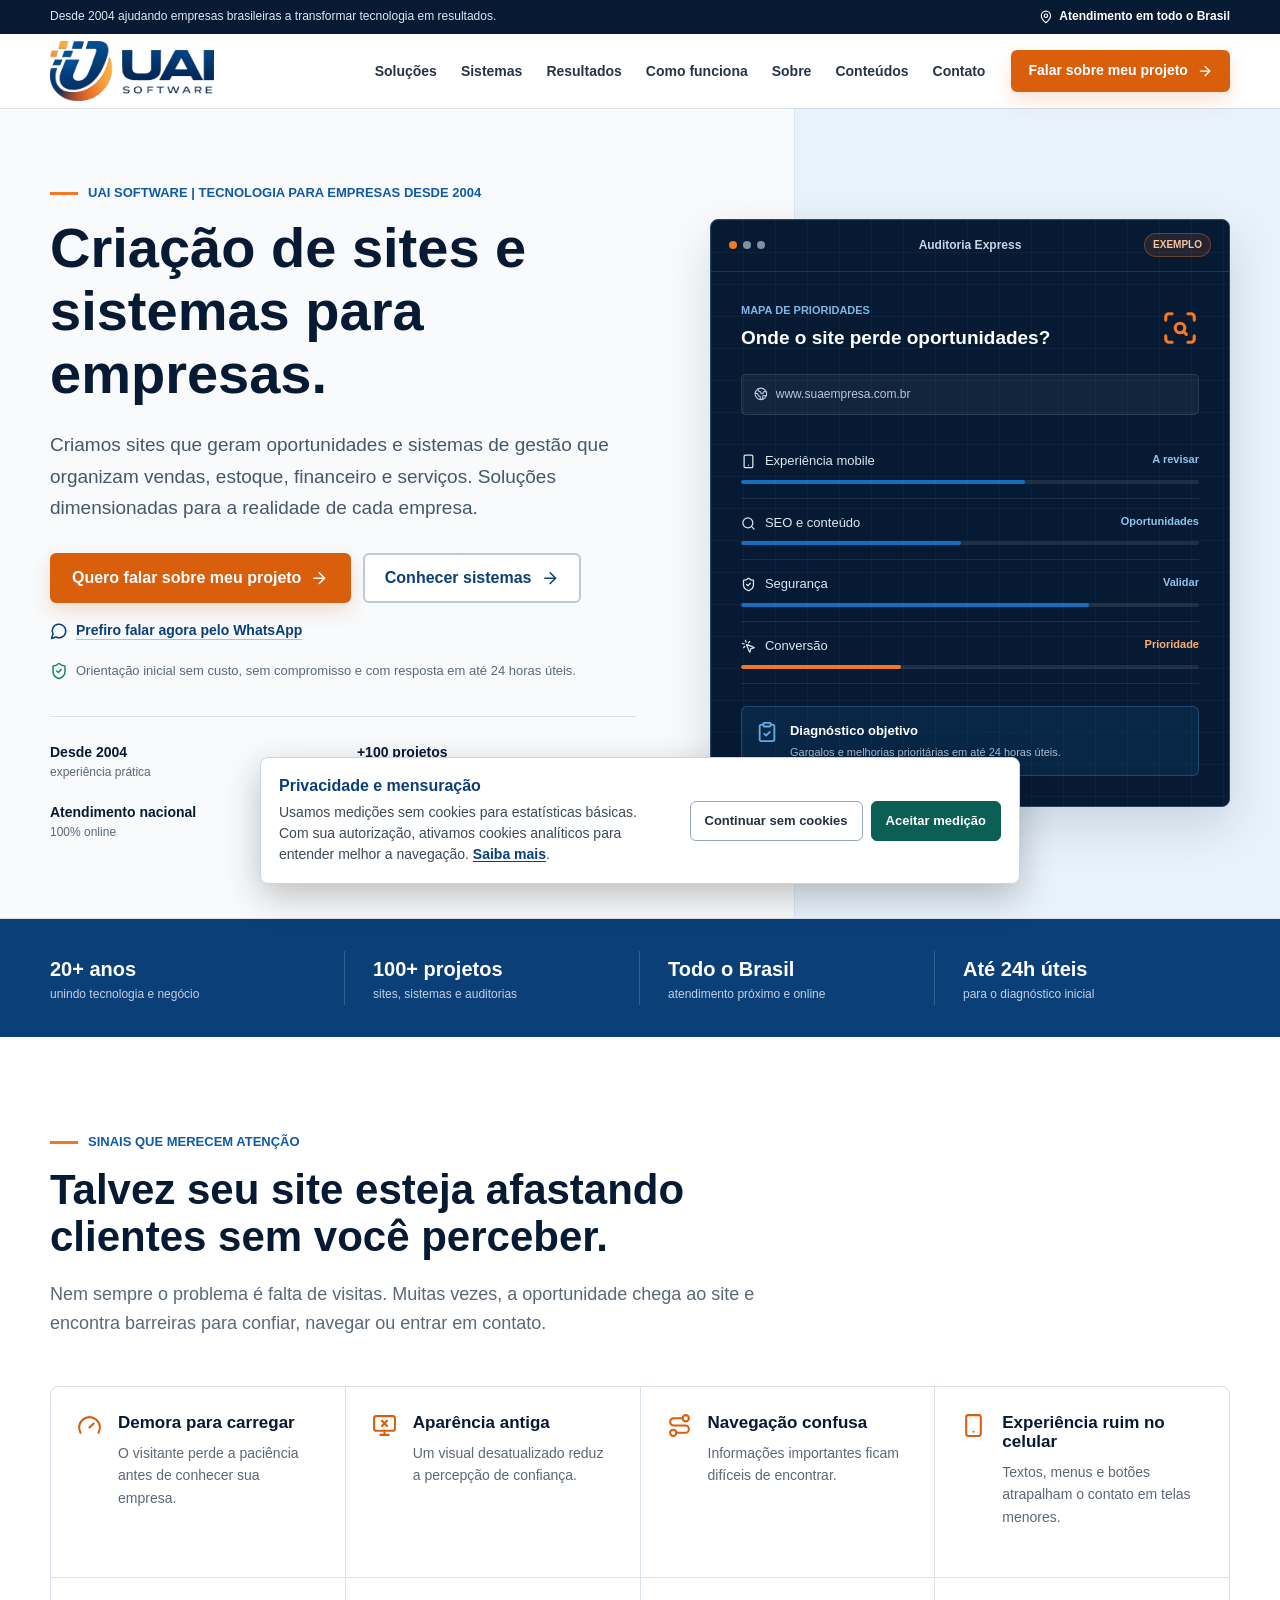
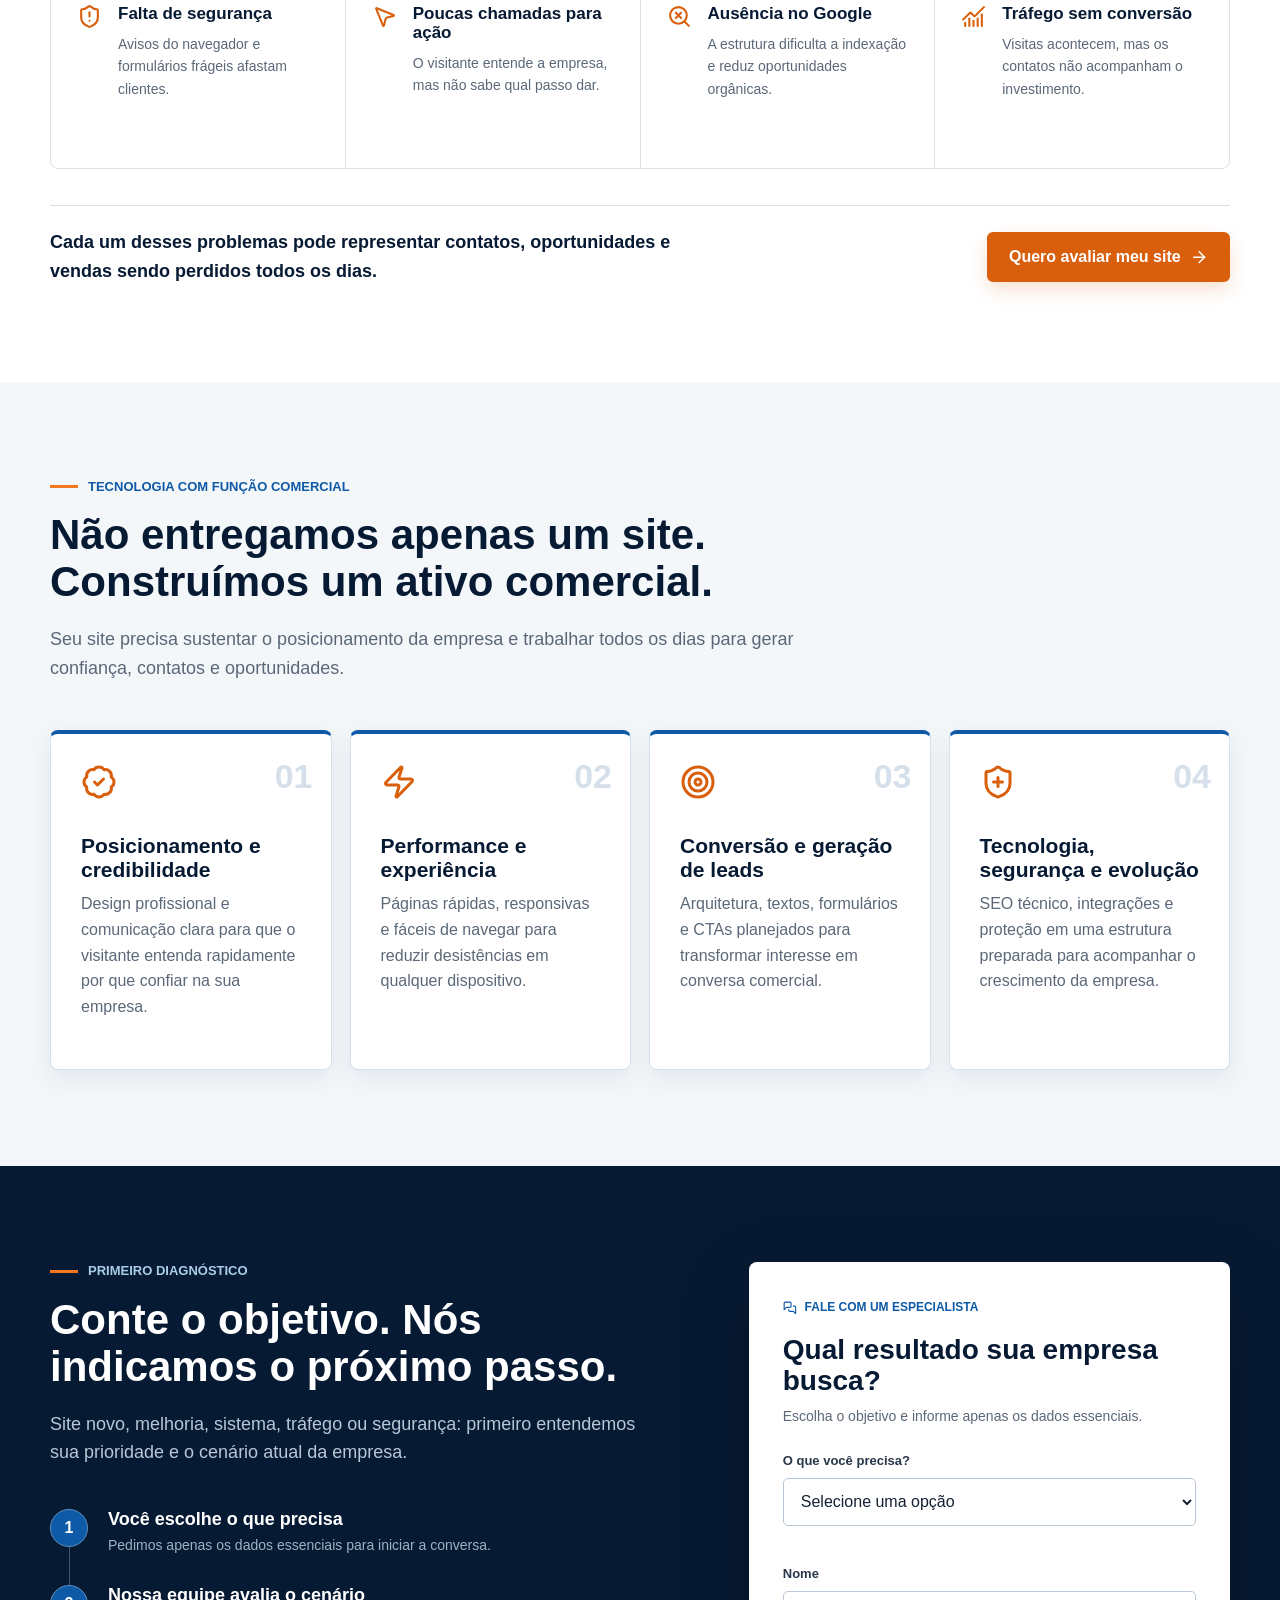
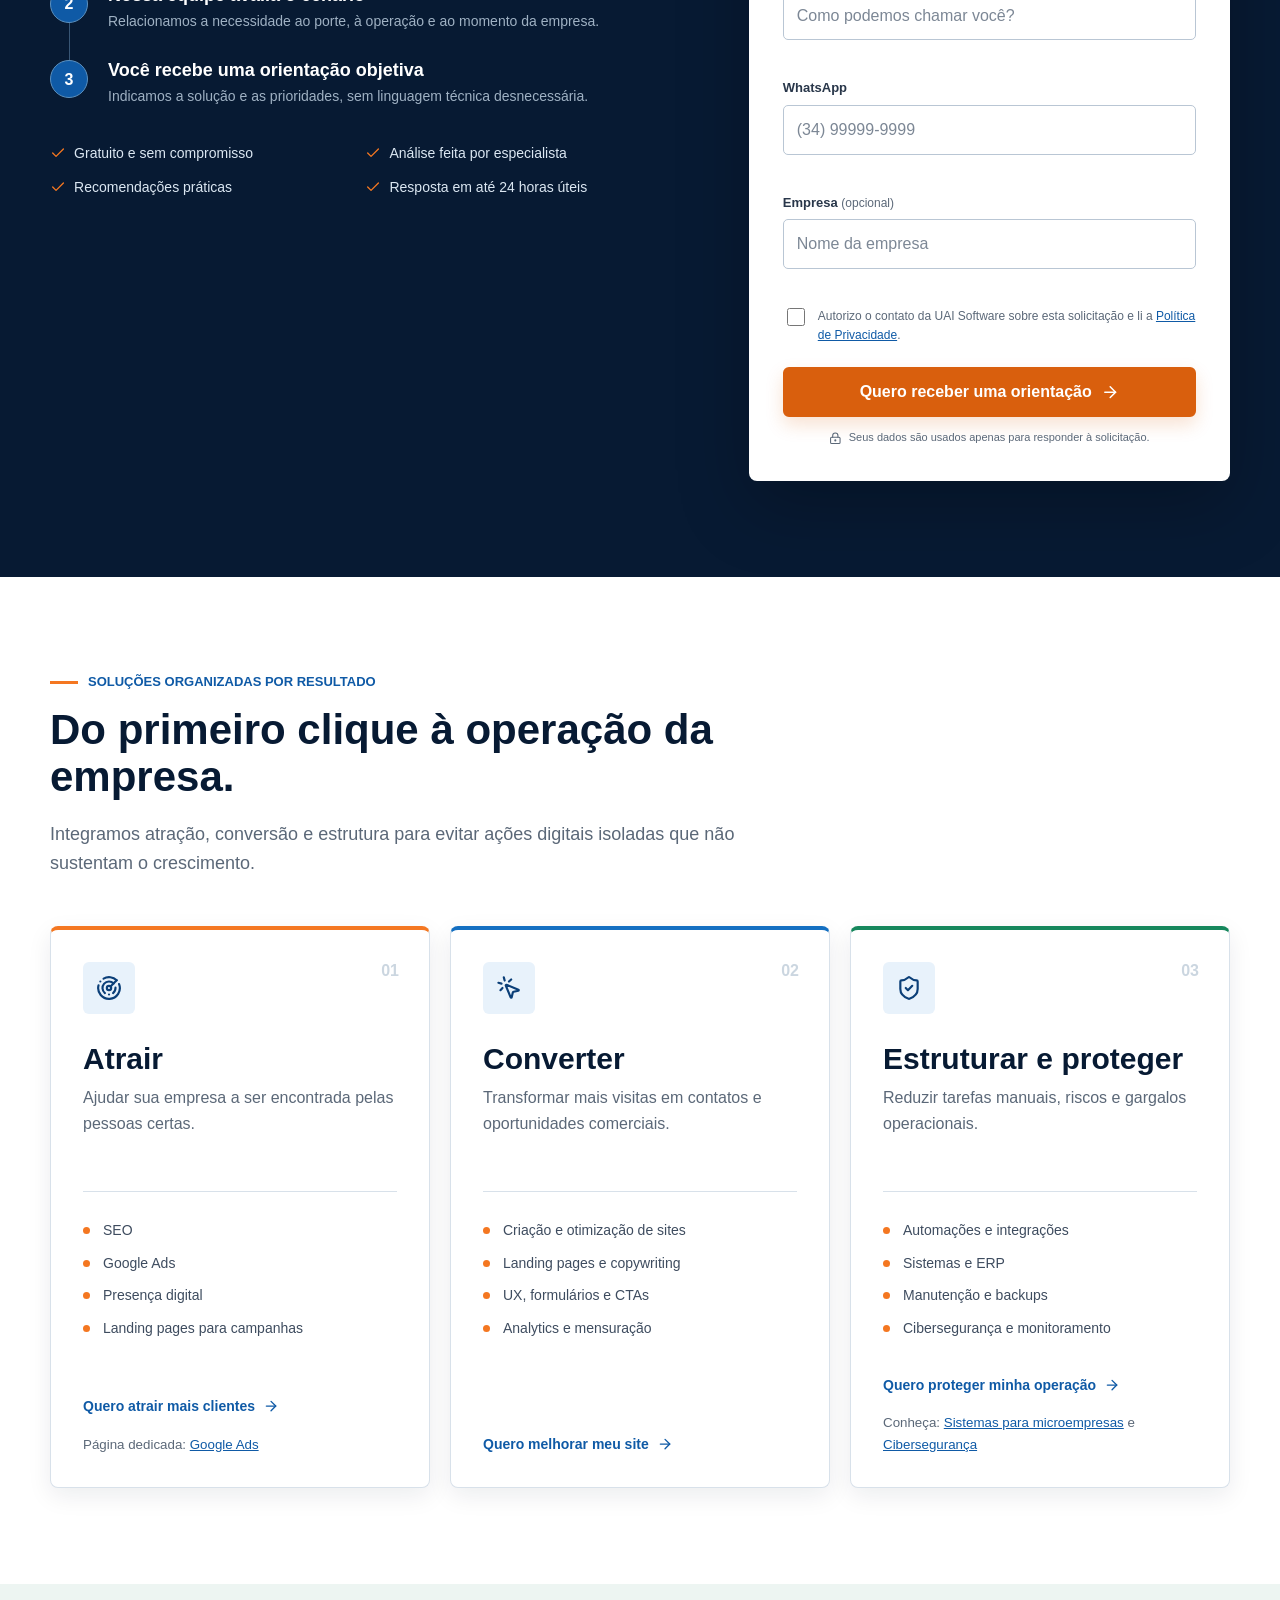
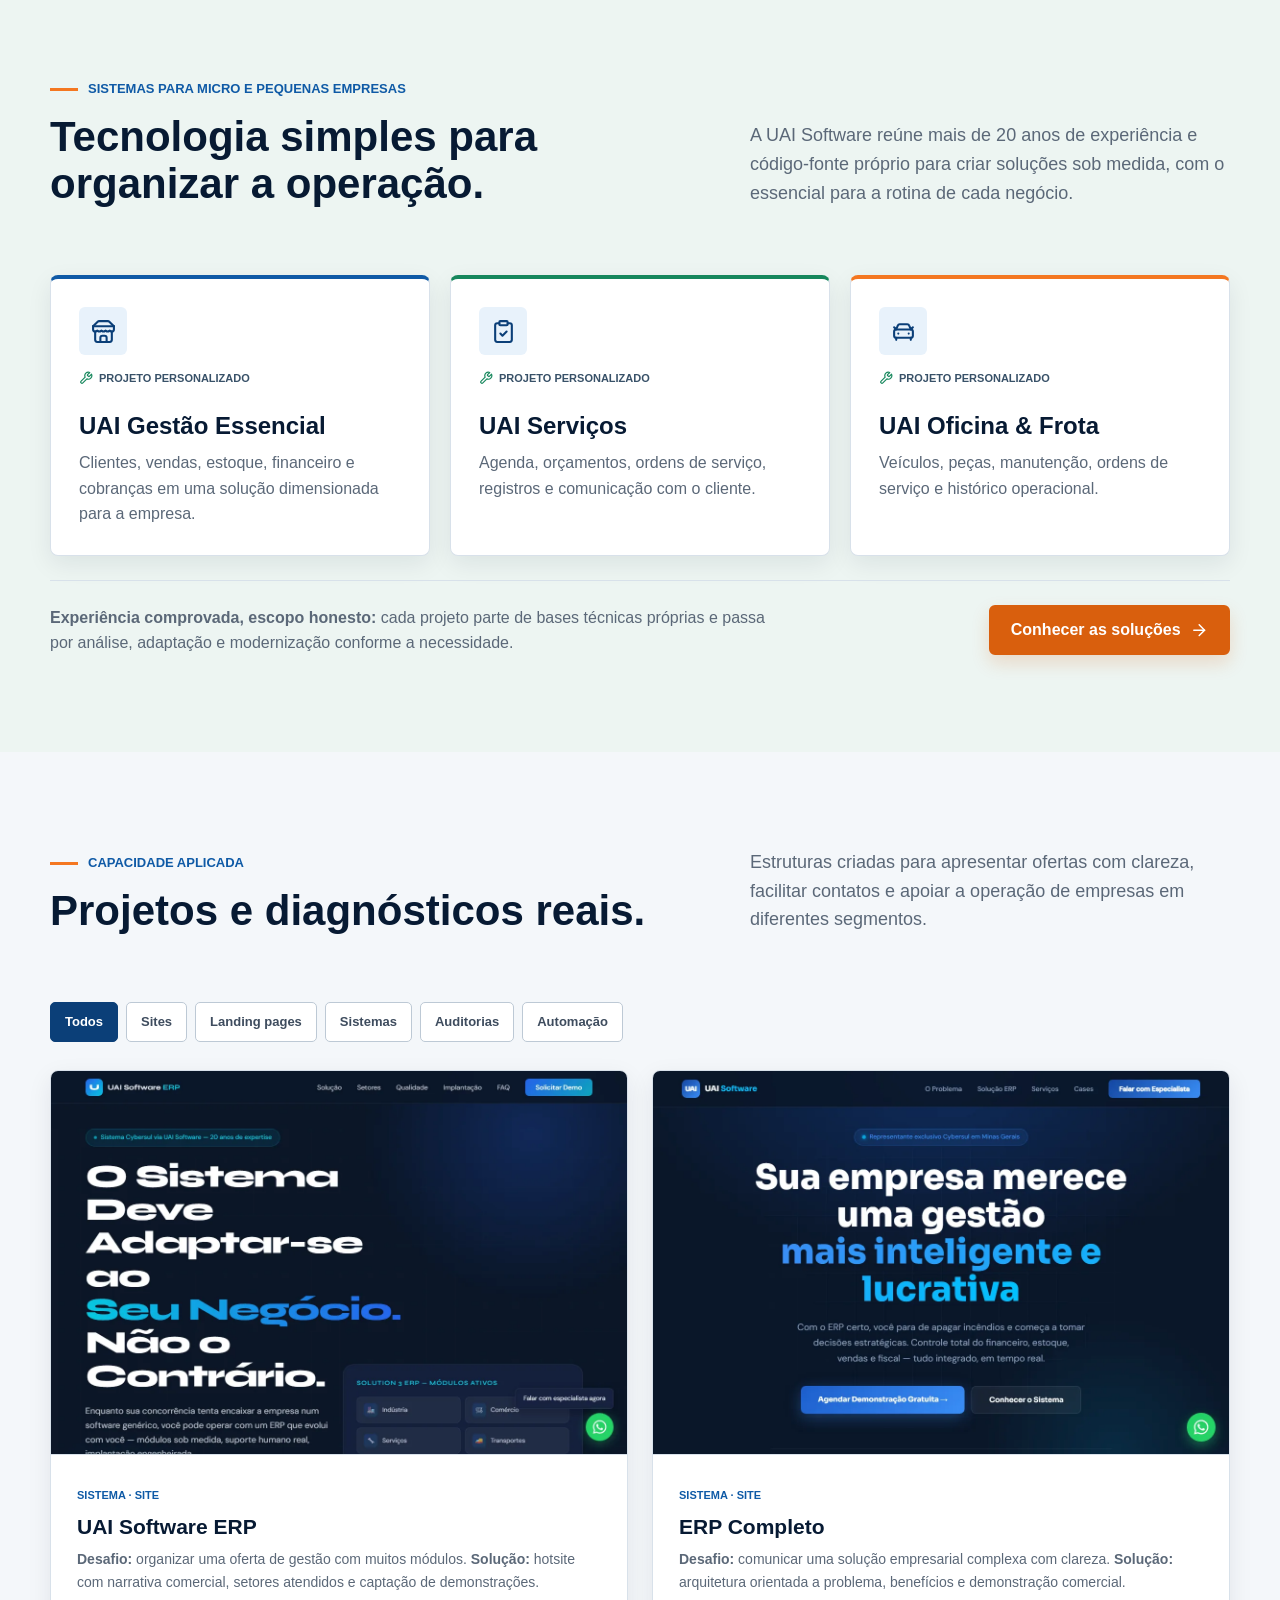
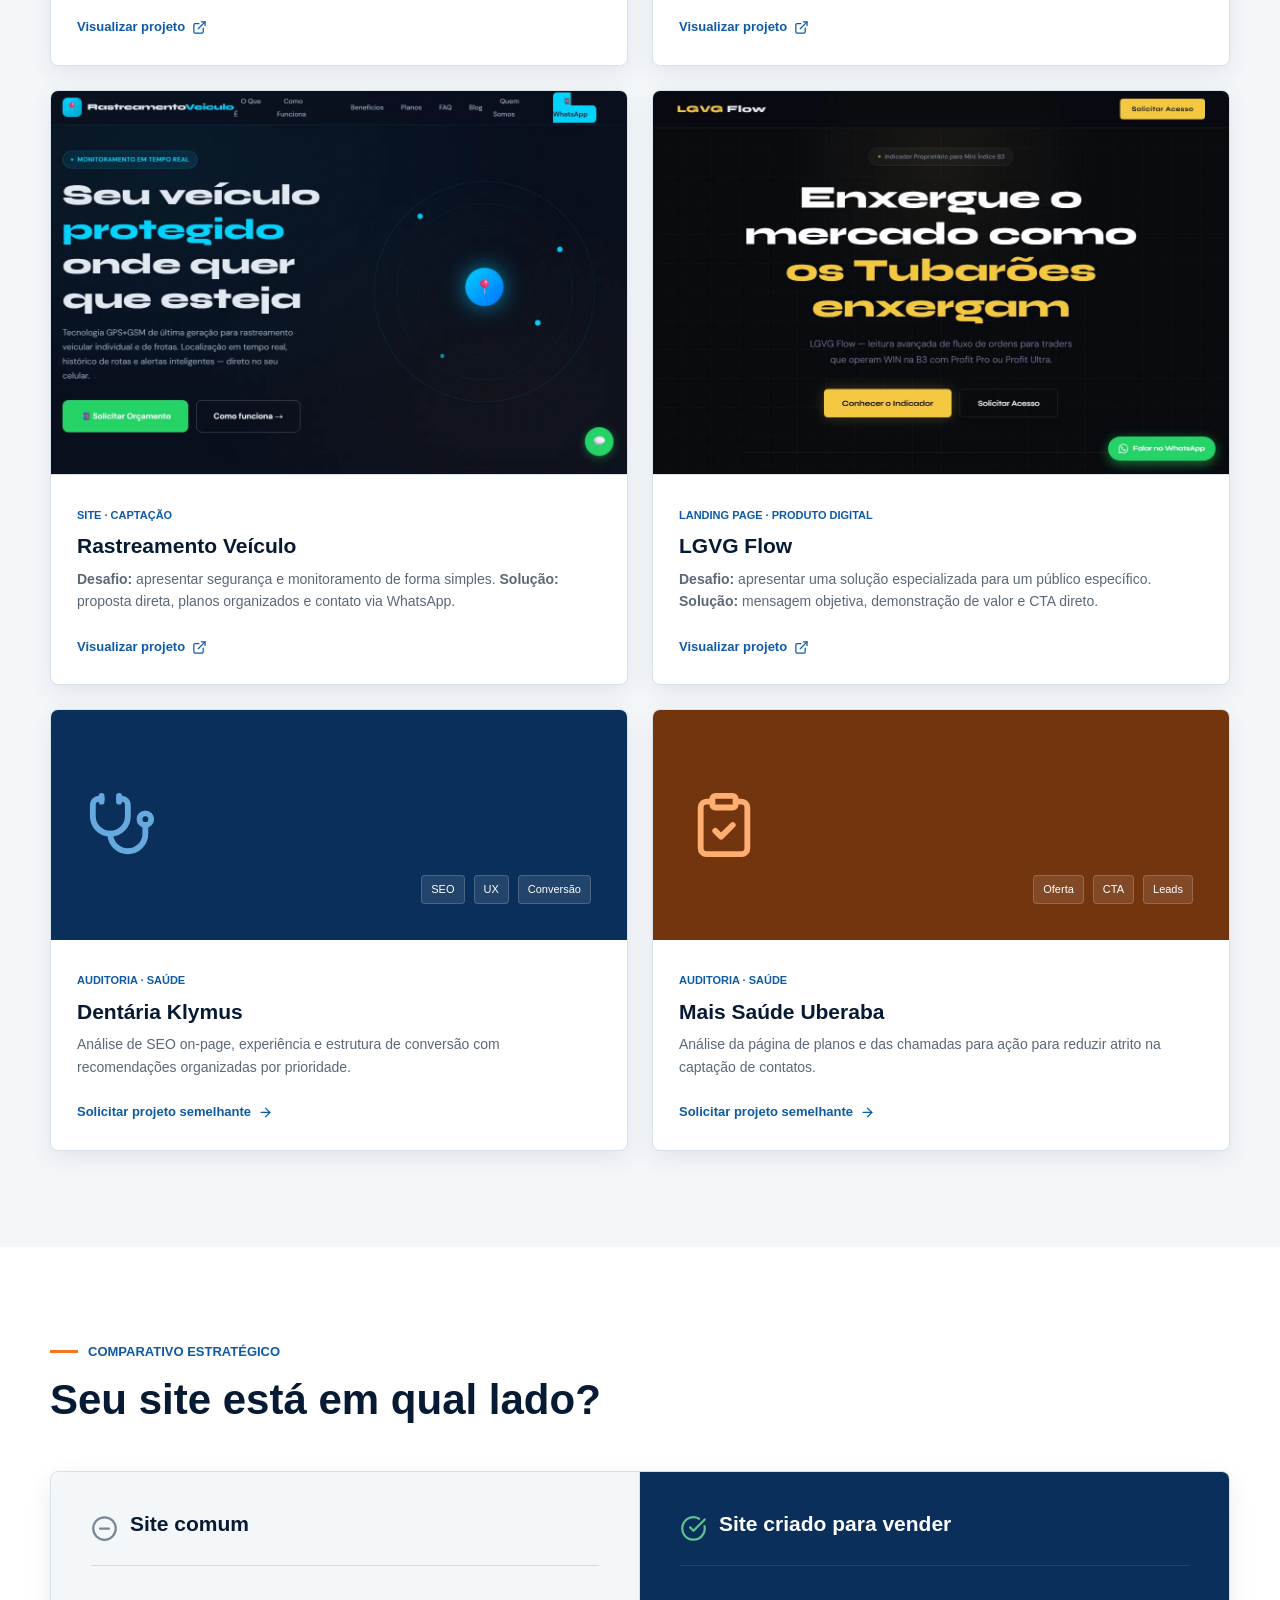
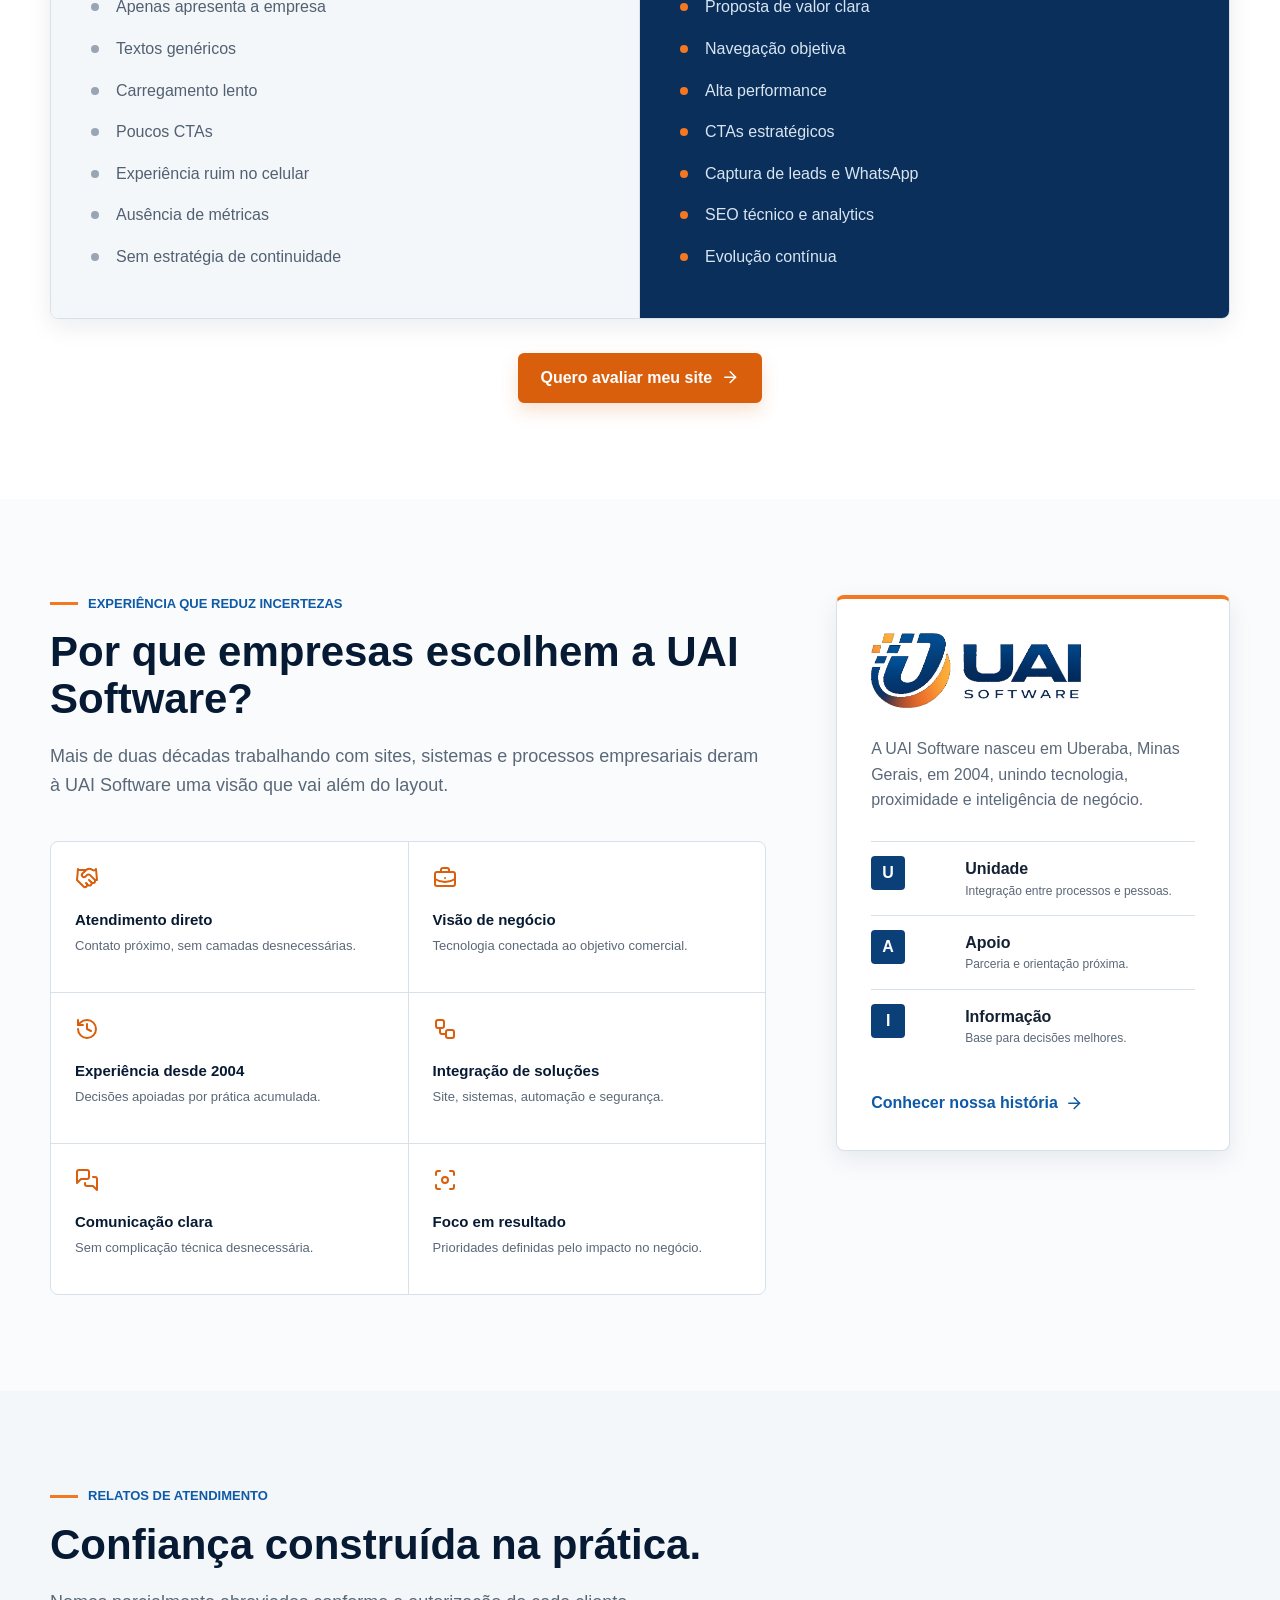
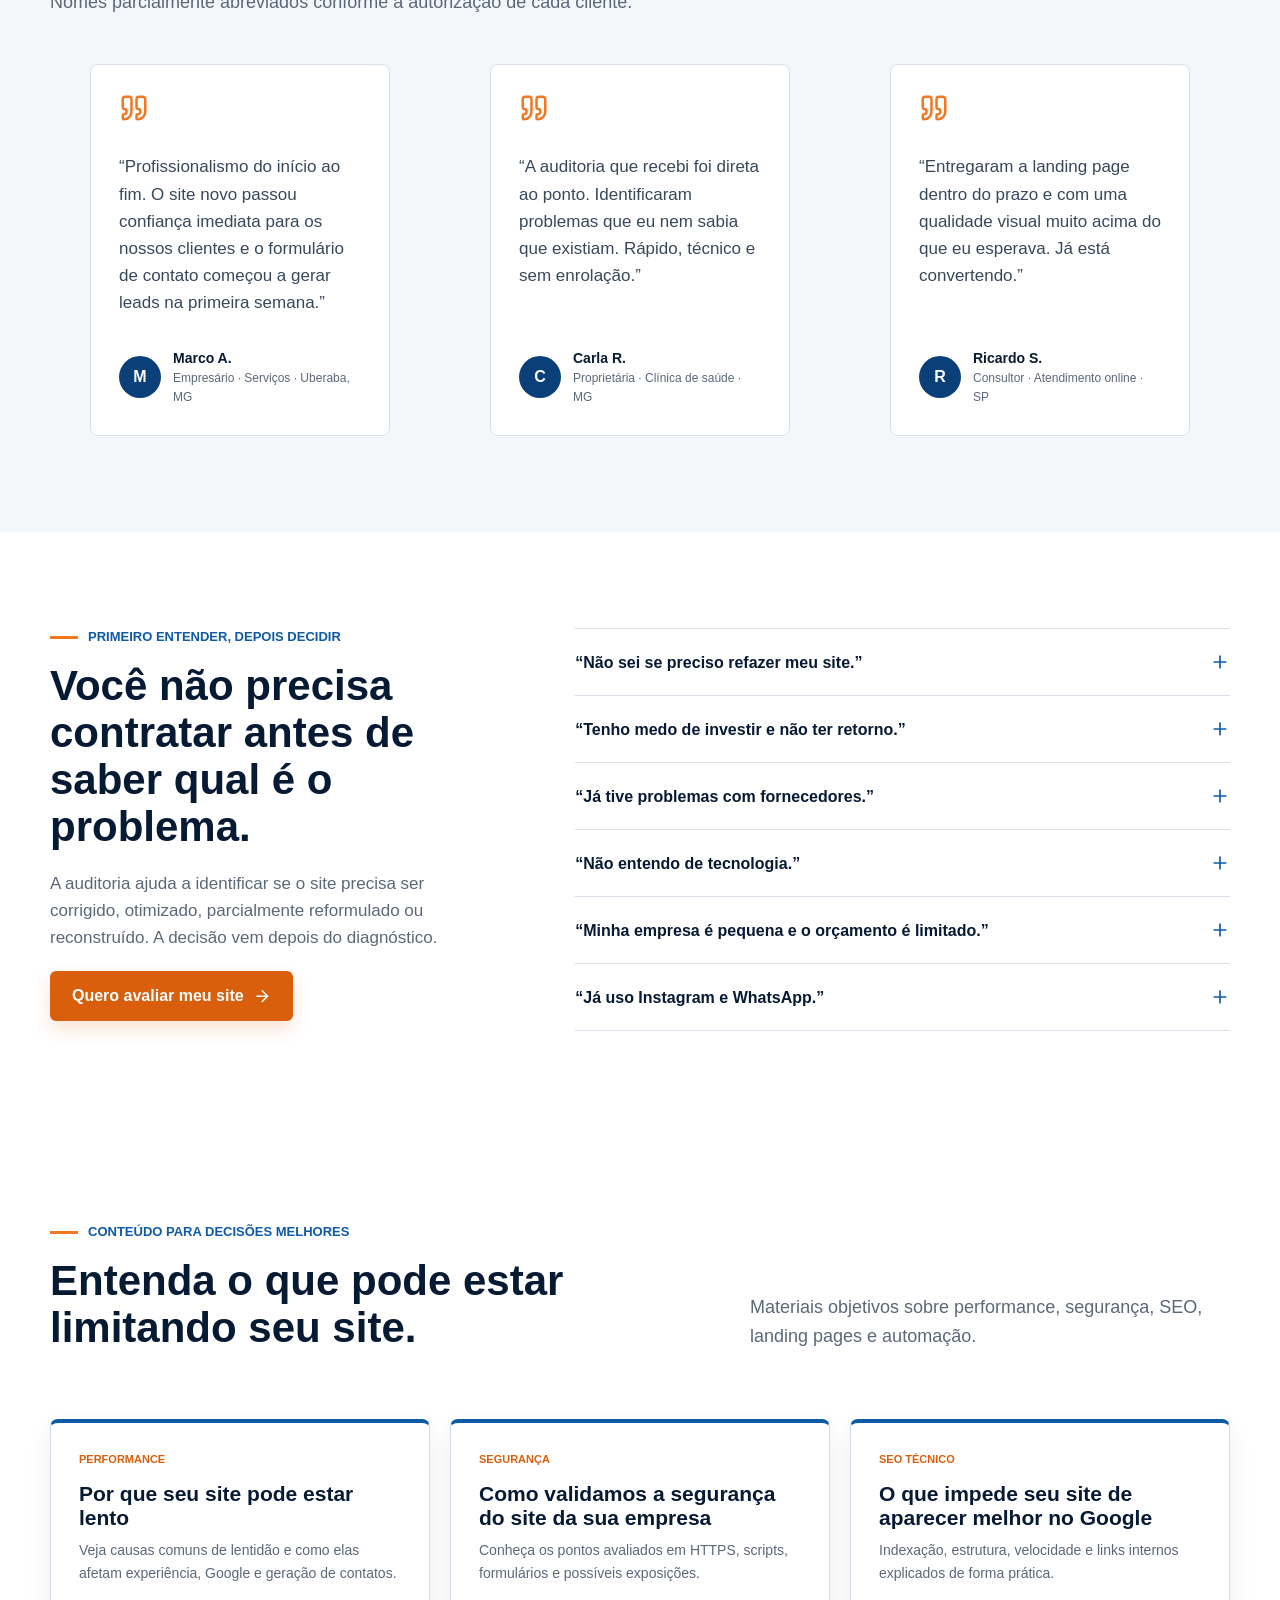
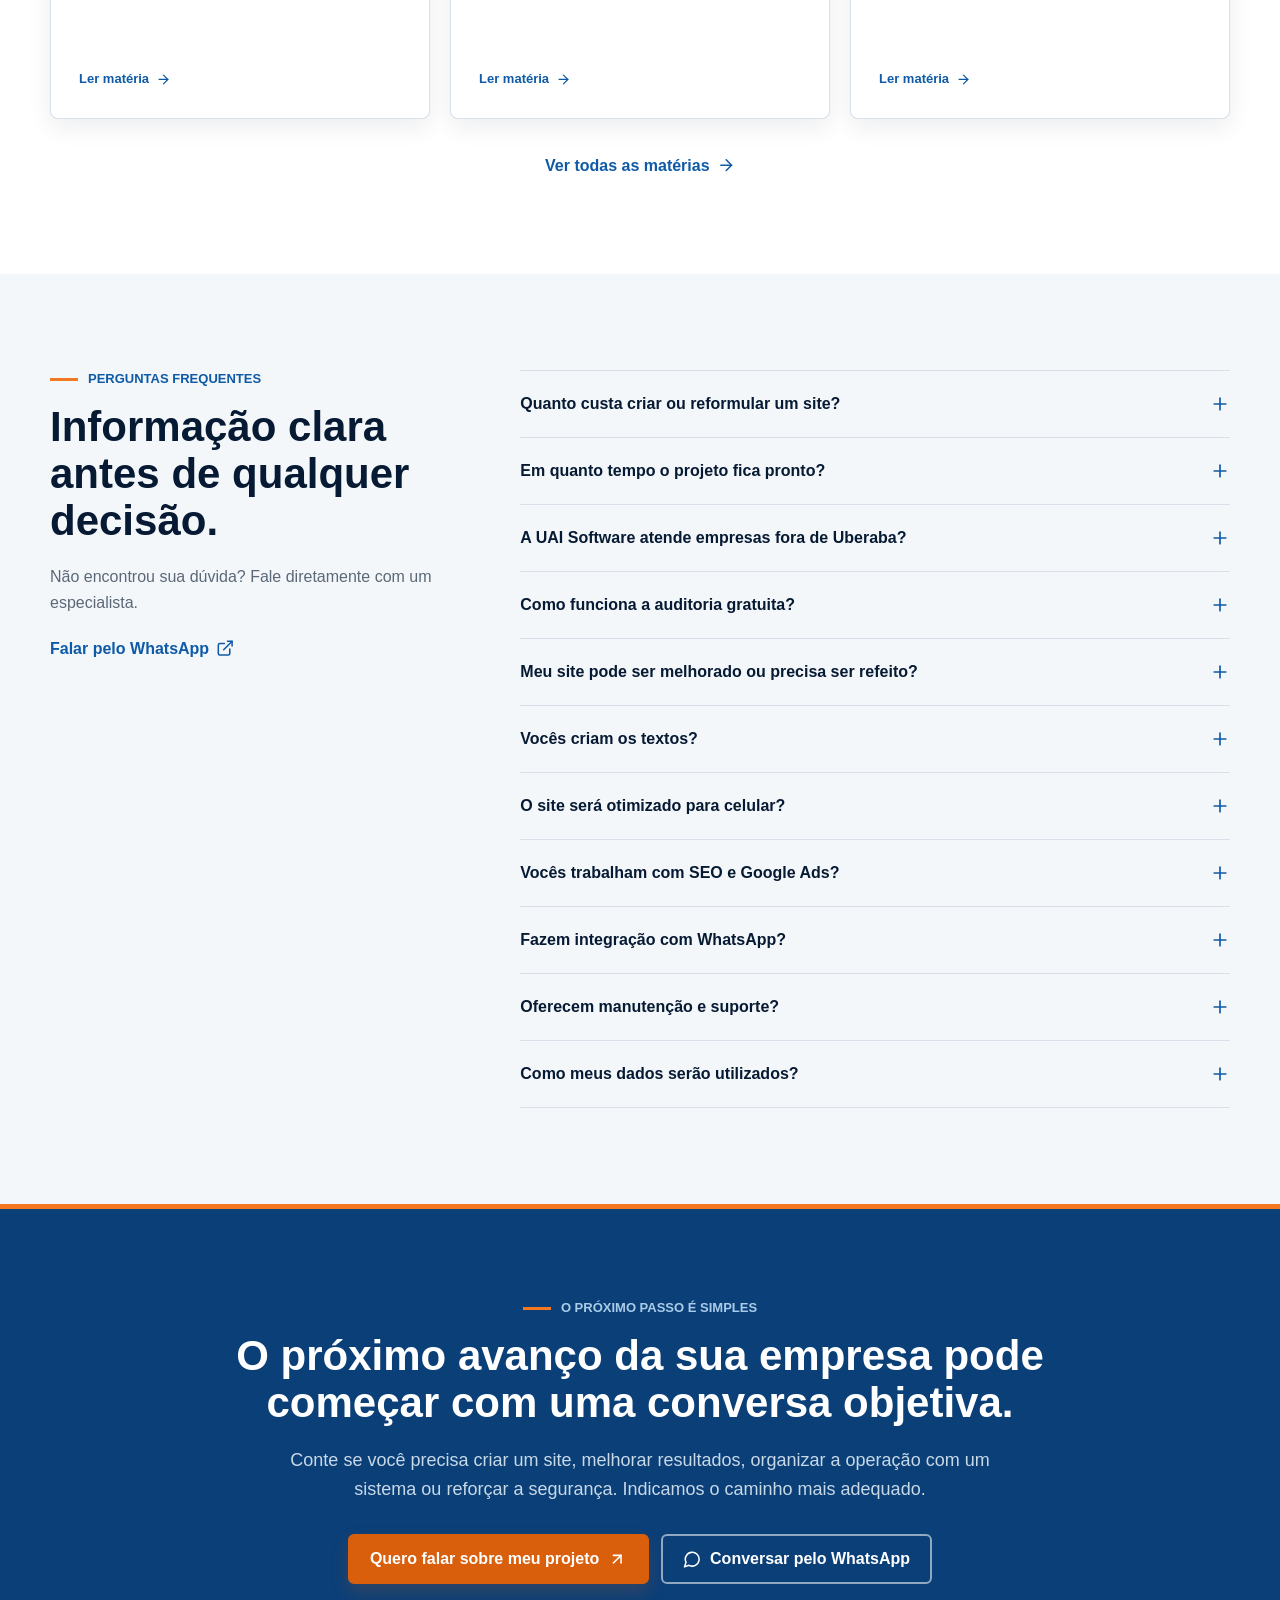
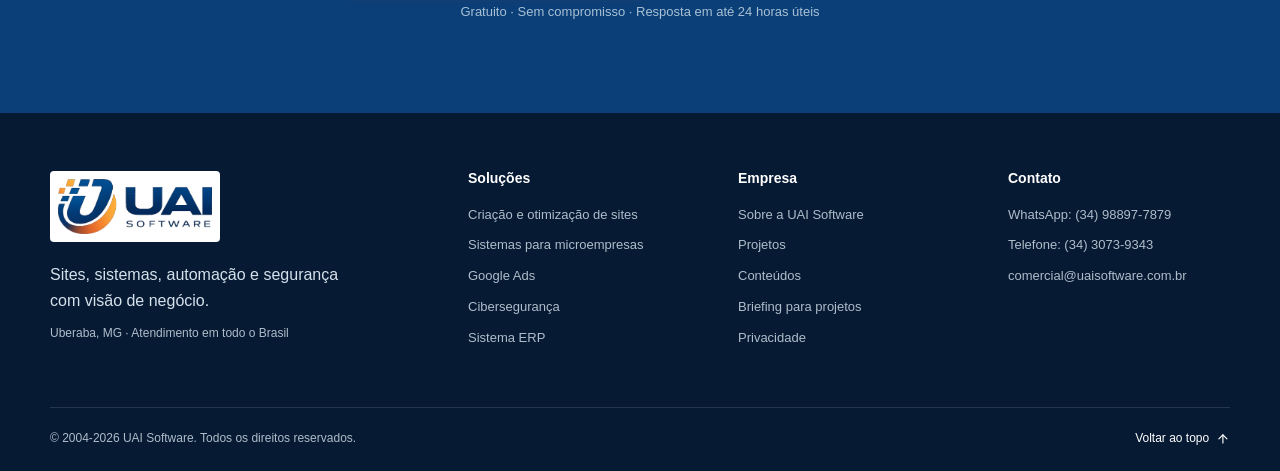
==== commit c8a2f344: "Improve conversion flow and lead tracking" ====
--- a/index.html
+++ b/index.html
@@ -15,7 +15,7 @@
     <link rel="preload" href="assets/uai-software-logo.webp" as="image" type="image/webp">
     <link rel="preconnect" href="https://www.googletagmanager.com">
     <link rel="dns-prefetch" href="https://formsubmit.co">
-    <link rel="stylesheet" href="assets/site.css?v=20260805-1">
+    <link rel="stylesheet" href="assets/site.css?v=20260910-1">
     <link rel="stylesheet" href="/assets/analytics.css?v=20260724-1">
     <script src="/assets/analytics.js?v=20260904-1"></script>
 
@@ -192,7 +192,7 @@
                 </nav>
 
                 <a class="button button--small header__cta" href="#auditoria" data-track="audit_click" data-label="header">
-                    Análise gratuita
+                    Falar sobre meu projeto
                     <svg class="lucide lucide-arrow-right" aria-hidden="true" viewBox="0 0 24 24" fill="none" stroke="currentColor" stroke-width="2" stroke-linecap="round" stroke-linejoin="round"><use href="/assets/lucide-icons.svg#arrow-right"></use></svg>
                 </a>
             </div>
@@ -209,7 +209,7 @@
 
                     <div class="hero__actions">
                         <a class="button" href="#auditoria" data-track="audit_click" data-label="hero">
-                            Quero minha análise gratuita
+                            Quero falar sobre meu projeto
                             <svg class="lucide lucide-arrow-right" aria-hidden="true" viewBox="0 0 24 24" fill="none" stroke="currentColor" stroke-width="2" stroke-linecap="round" stroke-linejoin="round"><use href="/assets/lucide-icons.svg#arrow-right"></use></svg>
                         </a>
                         <a class="button button--secondary" href="sistemas-para-microempresas.html" data-track="systems_page_click" data-label="hero_sistemas">
@@ -217,7 +217,8 @@
                             <svg class="lucide lucide-arrow-right" aria-hidden="true" viewBox="0 0 24 24" fill="none" stroke="currentColor" stroke-width="2" stroke-linecap="round" stroke-linejoin="round"><use href="/assets/lucide-icons.svg#arrow-right"></use></svg>
                         </a>
                     </div>
-                    <p class="microcopy"><svg class="lucide lucide-shield-check" aria-hidden="true" viewBox="0 0 24 24" fill="none" stroke="currentColor" stroke-width="2" stroke-linecap="round" stroke-linejoin="round"><use href="/assets/lucide-icons.svg#shield-check"></use></svg> Diagnóstico inicial sem custo, sem compromisso e entregue em até 24 horas úteis.</p>
+                    <a class="hero__whatsapp" href="https://wa.me/5534988977879?text=Ol%C3%A1%2C%20quero%20conversar%20sobre%20um%20projeto%20para%20minha%20empresa." target="_blank" rel="noopener noreferrer" data-track="whatsapp_click" data-label="hero_direto"><svg class="lucide lucide-message-circle" aria-hidden="true" viewBox="0 0 24 24" fill="none" stroke="currentColor" stroke-width="2" stroke-linecap="round" stroke-linejoin="round"><use href="/assets/lucide-icons.svg#message-circle"></use></svg> Prefiro falar agora pelo WhatsApp</a>
+                    <p class="microcopy"><svg class="lucide lucide-shield-check" aria-hidden="true" viewBox="0 0 24 24" fill="none" stroke="currentColor" stroke-width="2" stroke-linecap="round" stroke-linejoin="round"><use href="/assets/lucide-icons.svg#shield-check"></use></svg> Orientação inicial sem custo, sem compromisso e com resposta em até 24 horas úteis.</p>
 
                     <ul class="hero__proof" aria-label="Diferenciais da UAI Software">
                         <li><strong>Desde 2004</strong><span>experiência prática</span></li>
@@ -303,7 +304,7 @@
 
                 <div class="section-bridge reveal">
                     <p>Cada um desses problemas pode representar contatos, oportunidades e vendas sendo perdidos todos os dias.</p>
-                    <a class="button" href="#auditoria" data-track="audit_click" data-label="problemas">Quero minha análise gratuita <svg class="lucide lucide-arrow-right" aria-hidden="true" viewBox="0 0 24 24" fill="none" stroke="currentColor" stroke-width="2" stroke-linecap="round" stroke-linejoin="round"><use href="/assets/lucide-icons.svg#arrow-right"></use></svg></a>
+                    <a class="button" href="#auditoria" data-track="audit_click" data-label="problemas" data-interest="melhorar_site">Quero avaliar meu site <svg class="lucide lucide-arrow-right" aria-hidden="true" viewBox="0 0 24 24" fill="none" stroke="currentColor" stroke-width="2" stroke-linecap="round" stroke-linejoin="round"><use href="/assets/lucide-icons.svg#arrow-right"></use></svg></a>
                 </div>
             </div>
         </section>
@@ -328,14 +329,14 @@
         <section class="section audit" id="como-funciona" aria-labelledby="audit-title">
             <div class="shell audit__grid">
                 <div class="audit__content reveal">
-                    <p class="eyebrow eyebrow--light">Auditoria Express Gratuita</p>
-                    <h2 id="audit-title">Descubra em até 24 horas o que está impedindo seu site de vender mais.</h2>
-                    <p>Antes de propor qualquer projeto, analisamos o cenário atual e mostramos onde estão os principais gargalos.</p>
+                    <p class="eyebrow eyebrow--light">Primeiro diagnóstico</p>
+                    <h2 id="audit-title">Conte o objetivo. Nós indicamos o próximo passo.</h2>
+                    <p>Site novo, melhoria, sistema, tráfego ou segurança: primeiro entendemos sua prioridade e o cenário atual da empresa.</p>
 
                     <ol class="steps">
-                        <li><span>1</span><div><h3>Você envia o endereço do site</h3><p>Precisamos apenas dos dados essenciais para iniciar a análise.</p></div></li>
-                        <li><span>2</span><div><h3>Nossa equipe realiza a análise</h3><p>Avaliamos performance, mobile, SEO, segurança, credibilidade e conversão.</p></div></li>
-                        <li><span>3</span><div><h3>Você recebe um diagnóstico objetivo</h3><p>Apresentamos os gargalos e as melhorias prioritárias, sem linguagem técnica desnecessária.</p></div></li>
+                        <li><span>1</span><div><h3>Você escolhe o que precisa</h3><p>Pedimos apenas os dados essenciais para iniciar a conversa.</p></div></li>
+                        <li><span>2</span><div><h3>Nossa equipe avalia o cenário</h3><p>Relacionamos a necessidade ao porte, à operação e ao momento da empresa.</p></div></li>
+                        <li><span>3</span><div><h3>Você recebe uma orientação objetiva</h3><p>Indicamos a solução e as prioridades, sem linguagem técnica desnecessária.</p></div></li>
                     </ol>
 
                     <ul class="check-list check-list--light">
@@ -348,22 +349,22 @@
 
                 <div class="audit-form-wrap reveal" id="auditoria">
                     <div class="form-heading">
-                        <span><svg class="lucide lucide-scan-search" aria-hidden="true" viewBox="0 0 24 24" fill="none" stroke="currentColor" stroke-width="2" stroke-linecap="round" stroke-linejoin="round"><use href="/assets/lucide-icons.svg#scan-search"></use></svg> Diagnóstico inicial</span>
-                        <h3>Solicite sua análise gratuita</h3>
-                        <p>Preencha quatro campos. Nossa equipe entra em contato para confirmar o diagnóstico.</p>
+                        <span><svg class="lucide lucide-messages-square" aria-hidden="true" viewBox="0 0 24 24" fill="none" stroke="currentColor" stroke-width="2" stroke-linecap="round" stroke-linejoin="round"><use href="/assets/lucide-icons.svg#messages-square"></use></svg> Fale com um especialista</span>
+                        <h3>Qual resultado sua empresa busca?</h3>
+                        <p>Escolha o objetivo e informe apenas os dados essenciais.</p>
                     </div>
 
                     <div class="form-success" id="form-success" role="status" aria-live="polite" tabindex="-1" hidden>
                         <svg class="lucide lucide-circle-check-big" aria-hidden="true" viewBox="0 0 24 24" fill="none" stroke="currentColor" stroke-width="2" stroke-linecap="round" stroke-linejoin="round"><use href="/assets/lucide-icons.svg#circle-check-big"></use></svg>
                         <div><strong>Solicitação recebida.</strong><span>Obrigado. Nossa equipe retornará em até 24 horas úteis.</span></div>
-                        <a href="https://wa.me/5534988977879?text=Ol%C3%A1%2C%20acabei%20de%20solicitar%20a%20Auditoria%20Express%20pelo%20site." target="_blank" rel="noopener noreferrer" data-track="whatsapp_click" data-label="pos_formulario">Continuar pelo WhatsApp</a>
+                        <a href="https://wa.me/5534988977879?text=Ol%C3%A1%2C%20acabei%20de%20enviar%20uma%20solicita%C3%A7%C3%A3o%20pelo%20site." target="_blank" rel="noopener noreferrer" data-track="whatsapp_click" data-label="pos_formulario">Continuar pelo WhatsApp</a>
                     </div>
 
                     <form class="audit-form" id="audit-form" action="https://formsubmit.co/comercial@uaisoftware.com.br" method="POST" novalidate>
-                        <input type="hidden" name="_subject" value="Nova solicitação de Auditoria Express - UAI Software">
+                        <input type="hidden" name="_subject" value="Novo contato comercial - UAI Software">
                         <input type="hidden" name="_captcha" value="false">
                         <input type="hidden" name="_template" value="table">
-                        <input type="hidden" name="_next" value="https://uaisoftware.com.br/?auditoria=enviada#auditoria">
+                        <input type="hidden" name="_next" value="https://uaisoftware.com.br/?contato=enviado#auditoria">
                         <input type="text" name="_honey" class="honeypot" tabindex="-1" autocomplete="off" aria-hidden="true">
                         <input type="hidden" name="utm_source" id="utm_source">
                         <input type="hidden" name="utm_medium" id="utm_medium">
@@ -373,15 +374,23 @@
                         <input type="hidden" name="data_primeiro_contato" id="data_primeiro_contato">
 
                         <div class="form-field">
+                            <label for="audit-interest">O que você precisa?</label>
+                            <select id="audit-interest" name="Serviço de interesse" required aria-describedby="audit-interest-error">
+                                <option value="">Selecione uma opção</option>
+                                <option value="site_novo">Criar um site</option>
+                                <option value="melhorar_site">Melhorar um site existente</option>
+                                <option value="sistema">Implantar um sistema na empresa</option>
+                                <option value="google_ads">Anunciar no Google</option>
+                                <option value="seguranca">Melhorar a segurança digital</option>
+                                <option value="outro">Outra necessidade</option>
+                            </select>
+                            <span class="field-error" id="audit-interest-error"></span>
+                        </div>
+
+                        <div class="form-field">
                             <label for="audit-name">Nome</label>
                             <input id="audit-name" name="Nome" type="text" autocomplete="name" required minlength="2" placeholder="Como podemos chamar você?" aria-describedby="audit-name-error">
                             <span class="field-error" id="audit-name-error"></span>
-                        </div>
-
-                        <div class="form-field">
-                            <label for="audit-company">Empresa</label>
-                            <input id="audit-company" name="Empresa" type="text" autocomplete="organization" required minlength="2" placeholder="Nome da empresa" aria-describedby="audit-company-error">
-                            <span class="field-error" id="audit-company-error"></span>
                         </div>
 
                         <div class="form-field">
@@ -391,8 +400,14 @@
                         </div>
 
                         <div class="form-field">
+                            <label for="audit-company">Empresa <span class="field-optional">(opcional)</span></label>
+                            <input id="audit-company" name="Empresa" type="text" autocomplete="organization" minlength="2" placeholder="Nome da empresa" aria-describedby="audit-company-error">
+                            <span class="field-error" id="audit-company-error"></span>
+                        </div>
+
+                        <div class="form-field" id="audit-url-field" hidden>
                             <label for="audit-url">Endereço do site</label>
-                            <input id="audit-url" name="URL do site" type="url" autocomplete="url" required placeholder="https://suaempresa.com.br" aria-describedby="audit-url-error">
+                            <input id="audit-url" name="URL do site" type="url" autocomplete="url" placeholder="https://suaempresa.com.br" aria-describedby="audit-url-error">
                             <span class="field-error" id="audit-url-error"></span>
                         </div>
 
@@ -407,11 +422,11 @@
                                 <strong id="form-feedback-title"></strong>
                                 <span id="form-feedback-message"></span>
                             </div>
-                            <a id="form-feedback-whatsapp" href="https://wa.me/5534988977879?text=Ol%C3%A1%2C%20quero%20solicitar%20uma%20Auditoria%20Express." target="_blank" rel="noopener noreferrer" data-track="whatsapp_click" data-label="erro_formulario" hidden>Continuar pelo WhatsApp</a>
+                            <a id="form-feedback-whatsapp" href="https://wa.me/5534988977879?text=Ol%C3%A1%2C%20quero%20concluir%20uma%20solicita%C3%A7%C3%A3o%20pelo%20site." target="_blank" rel="noopener noreferrer" data-track="whatsapp_click" data-label="erro_formulario" hidden>Continuar pelo WhatsApp</a>
                         </div>
 
                         <button class="button button--full" type="submit">
-                            <span class="button__label">Analisar meu site gratuitamente</span>
+                            <span class="button__label">Quero receber uma orientação</span>
                             <span class="button__spinner" aria-hidden="true"></span>
                             <svg class="lucide lucide-arrow-right" aria-hidden="true" viewBox="0 0 24 24" fill="none" stroke="currentColor" stroke-width="2" stroke-linecap="round" stroke-linejoin="round"><use href="/assets/lucide-icons.svg#arrow-right"></use></svg>
                         </button>
@@ -436,7 +451,7 @@
                         <h3>Atrair</h3>
                         <p class="solution-card__result">Ajudar sua empresa a ser encontrada pelas pessoas certas.</p>
                         <ul><li>SEO</li><li>Google Ads</li><li>Presença digital</li><li>Landing pages para campanhas</li></ul>
-                        <a href="#auditoria" data-track="audit_click" data-label="solucao_atrair">Quero minha análise gratuita <svg class="lucide lucide-arrow-right" aria-hidden="true" viewBox="0 0 24 24" fill="none" stroke="currentColor" stroke-width="2" stroke-linecap="round" stroke-linejoin="round"><use href="/assets/lucide-icons.svg#arrow-right"></use></svg></a>
+                        <a href="#auditoria" data-track="audit_click" data-label="solucao_atrair" data-interest="google_ads">Quero atrair mais clientes <svg class="lucide lucide-arrow-right" aria-hidden="true" viewBox="0 0 24 24" fill="none" stroke="currentColor" stroke-width="2" stroke-linecap="round" stroke-linejoin="round"><use href="/assets/lucide-icons.svg#arrow-right"></use></svg></a>
                         <small>Página dedicada: <a href="googleads-performancemax.html" data-track="service_view" data-label="google_ads">Google Ads</a></small>
                     </article>
 
@@ -446,7 +461,7 @@
                         <h3>Converter</h3>
                         <p class="solution-card__result">Transformar mais visitas em contatos e oportunidades comerciais.</p>
                         <ul><li>Criação e otimização de sites</li><li>Landing pages e copywriting</li><li>UX, formulários e CTAs</li><li>Analytics e mensuração</li></ul>
-                        <a href="#auditoria" data-track="audit_click" data-label="solucao_converter">Quero minha análise gratuita <svg class="lucide lucide-arrow-right" aria-hidden="true" viewBox="0 0 24 24" fill="none" stroke="currentColor" stroke-width="2" stroke-linecap="round" stroke-linejoin="round"><use href="/assets/lucide-icons.svg#arrow-right"></use></svg></a>
+                        <a href="#auditoria" data-track="audit_click" data-label="solucao_converter" data-interest="melhorar_site">Quero melhorar meu site <svg class="lucide lucide-arrow-right" aria-hidden="true" viewBox="0 0 24 24" fill="none" stroke="currentColor" stroke-width="2" stroke-linecap="round" stroke-linejoin="round"><use href="/assets/lucide-icons.svg#arrow-right"></use></svg></a>
                     </article>
 
                     <article class="solution-card solution-card--protect reveal">
@@ -455,7 +470,7 @@
                         <h3>Estruturar e proteger</h3>
                         <p class="solution-card__result">Reduzir tarefas manuais, riscos e gargalos operacionais.</p>
                         <ul><li>Automações e integrações</li><li>Sistemas e ERP</li><li>Manutenção e backups</li><li>Cibersegurança e monitoramento</li></ul>
-                        <a href="#auditoria" data-track="audit_click" data-label="solucao_proteger">Quero minha análise gratuita <svg class="lucide lucide-arrow-right" aria-hidden="true" viewBox="0 0 24 24" fill="none" stroke="currentColor" stroke-width="2" stroke-linecap="round" stroke-linejoin="round"><use href="/assets/lucide-icons.svg#arrow-right"></use></svg></a>
+                        <a href="#auditoria" data-track="audit_click" data-label="solucao_proteger" data-interest="seguranca">Quero proteger minha operação <svg class="lucide lucide-arrow-right" aria-hidden="true" viewBox="0 0 24 24" fill="none" stroke="currentColor" stroke-width="2" stroke-linecap="round" stroke-linejoin="round"><use href="/assets/lucide-icons.svg#arrow-right"></use></svg></a>
                         <small>Conheça: <a href="sistemas-para-microempresas.html" data-track="systems_page_click" data-label="solucao_sistemas">Sistemas para microempresas</a> e <a href="seguranca-cibernetica.html" data-track="service_view" data-label="ciberseguranca">Cibersegurança</a></small>
                     </article>
                 </div>
@@ -550,12 +565,12 @@
 
                     <article class="project-card project-card--audit reveal" data-category="auditorias">
                         <div class="audit-visual" aria-hidden="true"><svg class="lucide lucide-stethoscope" aria-hidden="true" viewBox="0 0 24 24" fill="none" stroke="currentColor" stroke-width="2" stroke-linecap="round" stroke-linejoin="round"><use href="/assets/lucide-icons.svg#stethoscope"></use></svg><span>SEO</span><span>UX</span><span>Conversão</span></div>
-                        <div class="project-card__body"><span>Auditoria · Saúde</span><h3>Dentária Klymus</h3><p>Análise de SEO on-page, experiência e estrutura de conversão com recomendações organizadas por prioridade.</p><a href="#auditoria" data-track="audit_click" data-label="projeto_auditoria">Solicitar projeto semelhante <svg class="lucide lucide-arrow-right" aria-hidden="true" viewBox="0 0 24 24" fill="none" stroke="currentColor" stroke-width="2" stroke-linecap="round" stroke-linejoin="round"><use href="/assets/lucide-icons.svg#arrow-right"></use></svg></a></div>
+                        <div class="project-card__body"><span>Auditoria · Saúde</span><h3>Dentária Klymus</h3><p>Análise de SEO on-page, experiência e estrutura de conversão com recomendações organizadas por prioridade.</p><a href="#auditoria" data-track="audit_click" data-label="projeto_auditoria" data-interest="melhorar_site">Solicitar projeto semelhante <svg class="lucide lucide-arrow-right" aria-hidden="true" viewBox="0 0 24 24" fill="none" stroke="currentColor" stroke-width="2" stroke-linecap="round" stroke-linejoin="round"><use href="/assets/lucide-icons.svg#arrow-right"></use></svg></a></div>
                     </article>
 
                     <article class="project-card project-card--audit reveal" data-category="auditorias landing">
                         <div class="audit-visual audit-visual--orange" aria-hidden="true"><svg class="lucide lucide-clipboard-check" aria-hidden="true" viewBox="0 0 24 24" fill="none" stroke="currentColor" stroke-width="2" stroke-linecap="round" stroke-linejoin="round"><use href="/assets/lucide-icons.svg#clipboard-check"></use></svg><span>Oferta</span><span>CTA</span><span>Leads</span></div>
-                        <div class="project-card__body"><span>Auditoria · Saúde</span><h3>Mais Saúde Uberaba</h3><p>Análise da página de planos e das chamadas para ação para reduzir atrito na captação de contatos.</p><a href="#auditoria" data-track="audit_click" data-label="projeto_auditoria">Solicitar projeto semelhante <svg class="lucide lucide-arrow-right" aria-hidden="true" viewBox="0 0 24 24" fill="none" stroke="currentColor" stroke-width="2" stroke-linecap="round" stroke-linejoin="round"><use href="/assets/lucide-icons.svg#arrow-right"></use></svg></a></div>
+                        <div class="project-card__body"><span>Auditoria · Saúde</span><h3>Mais Saúde Uberaba</h3><p>Análise da página de planos e das chamadas para ação para reduzir atrito na captação de contatos.</p><a href="#auditoria" data-track="audit_click" data-label="projeto_auditoria" data-interest="melhorar_site">Solicitar projeto semelhante <svg class="lucide lucide-arrow-right" aria-hidden="true" viewBox="0 0 24 24" fill="none" stroke="currentColor" stroke-width="2" stroke-linecap="round" stroke-linejoin="round"><use href="/assets/lucide-icons.svg#arrow-right"></use></svg></a></div>
                     </article>
                 </div>
             </div>
@@ -577,7 +592,7 @@
                         <ul><li>Proposta de valor clara</li><li>Navegação objetiva</li><li>Alta performance</li><li>CTAs estratégicos</li><li>Captura de leads e WhatsApp</li><li>SEO técnico e analytics</li><li>Evolução contínua</li></ul>
                     </div>
                 </div>
-                <div class="center-action reveal"><a class="button" href="#auditoria" data-track="audit_click" data-label="comparativo">Quero minha análise gratuita <svg class="lucide lucide-arrow-right" aria-hidden="true" viewBox="0 0 24 24" fill="none" stroke="currentColor" stroke-width="2" stroke-linecap="round" stroke-linejoin="round"><use href="/assets/lucide-icons.svg#arrow-right"></use></svg></a></div>
+                <div class="center-action reveal"><a class="button" href="#auditoria" data-track="audit_click" data-label="comparativo" data-interest="melhorar_site">Quero avaliar meu site <svg class="lucide lucide-arrow-right" aria-hidden="true" viewBox="0 0 24 24" fill="none" stroke="currentColor" stroke-width="2" stroke-linecap="round" stroke-linejoin="round"><use href="/assets/lucide-icons.svg#arrow-right"></use></svg></a></div>
             </div>
         </section>
 
@@ -626,7 +641,7 @@
                     <p class="eyebrow">Primeiro entender, depois decidir</p>
                     <h2 id="objections-title">Você não precisa contratar antes de saber qual é o problema.</h2>
                     <p>A auditoria ajuda a identificar se o site precisa ser corrigido, otimizado, parcialmente reformulado ou reconstruído. A decisão vem depois do diagnóstico.</p>
-                    <a class="button" href="#auditoria" data-track="audit_click" data-label="objecoes">Quero minha análise gratuita <svg class="lucide lucide-arrow-right" aria-hidden="true" viewBox="0 0 24 24" fill="none" stroke="currentColor" stroke-width="2" stroke-linecap="round" stroke-linejoin="round"><use href="/assets/lucide-icons.svg#arrow-right"></use></svg></a>
+                    <a class="button" href="#auditoria" data-track="audit_click" data-label="objecoes" data-interest="melhorar_site">Quero avaliar meu site <svg class="lucide lucide-arrow-right" aria-hidden="true" viewBox="0 0 24 24" fill="none" stroke="currentColor" stroke-width="2" stroke-linecap="round" stroke-linejoin="round"><use href="/assets/lucide-icons.svg#arrow-right"></use></svg></a>
                 </div>
                 <div class="objection-list reveal">
                     <details><summary>“Não sei se preciso refazer meu site.”<svg class="lucide lucide-plus" aria-hidden="true" viewBox="0 0 24 24" fill="none" stroke="currentColor" stroke-width="2" stroke-linecap="round" stroke-linejoin="round"><use href="/assets/lucide-icons.svg#plus"></use></svg></summary><p>Talvez não precise. Primeiro avaliamos o que pode ser aproveitado e quais ajustes trariam maior impacto.</p></details>
@@ -676,11 +691,11 @@
         <section class="final-cta" id="contato" aria-labelledby="final-title">
             <div class="shell final-cta__inner reveal">
                 <p class="eyebrow eyebrow--light">O próximo passo é simples</p>
-                <h2 id="final-title">Seu próximo cliente pode estar visitando seu site agora. Ele está encontrando motivos para entrar em contato?</h2>
-                <p>Solicite uma análise gratuita e descubra quais melhorias podem transformar seu site em um canal real de geração de oportunidades.</p>
+                <h2 id="final-title">O próximo avanço da sua empresa pode começar com uma conversa objetiva.</h2>
+                <p>Conte se você precisa criar um site, melhorar resultados, organizar a operação com um sistema ou reforçar a segurança. Indicamos o caminho mais adequado.</p>
                 <div class="final-cta__actions">
-                    <a class="button" href="#auditoria" data-track="audit_click" data-label="cta_final">Quero minha análise gratuita <svg class="lucide lucide-arrow-up-right" aria-hidden="true" viewBox="0 0 24 24" fill="none" stroke="currentColor" stroke-width="2" stroke-linecap="round" stroke-linejoin="round"><use href="/assets/lucide-icons.svg#arrow-up-right"></use></svg></a>
-                    <a class="button button--light" href="https://wa.me/5534988977879?text=Ol%C3%A1%2C%20quero%20conversar%20sobre%20meu%20site." target="_blank" rel="noopener noreferrer" data-track="whatsapp_click" data-label="cta_final"><svg class="lucide lucide-message-circle" aria-hidden="true" viewBox="0 0 24 24" fill="none" stroke="currentColor" stroke-width="2" stroke-linecap="round" stroke-linejoin="round"><use href="/assets/lucide-icons.svg#message-circle"></use></svg> Conversar pelo WhatsApp</a>
+                    <a class="button" href="#auditoria" data-track="audit_click" data-label="cta_final">Quero falar sobre meu projeto <svg class="lucide lucide-arrow-up-right" aria-hidden="true" viewBox="0 0 24 24" fill="none" stroke="currentColor" stroke-width="2" stroke-linecap="round" stroke-linejoin="round"><use href="/assets/lucide-icons.svg#arrow-up-right"></use></svg></a>
+                    <a class="button button--light" href="https://wa.me/5534988977879?text=Ol%C3%A1%2C%20quero%20conversar%20sobre%20um%20projeto%20para%20minha%20empresa." target="_blank" rel="noopener noreferrer" data-track="whatsapp_click" data-label="cta_final"><svg class="lucide lucide-message-circle" aria-hidden="true" viewBox="0 0 24 24" fill="none" stroke="currentColor" stroke-width="2" stroke-linecap="round" stroke-linejoin="round"><use href="/assets/lucide-icons.svg#message-circle"></use></svg> Conversar pelo WhatsApp</a>
                 </div>
                 <p class="final-cta__note">Gratuito · Sem compromisso · Resposta em até 24 horas úteis</p>
             </div>
@@ -698,8 +713,8 @@
     </footer>
 
     <nav class="mobile-actions" aria-label="Ações rápidas">
-        <a href="#auditoria" data-track="audit_click" data-label="barra_mobile"><svg class="lucide lucide-scan-search" aria-hidden="true" viewBox="0 0 24 24" fill="none" stroke="currentColor" stroke-width="2" stroke-linecap="round" stroke-linejoin="round"><use href="/assets/lucide-icons.svg#scan-search"></use></svg><span>Análise gratuita</span></a>
-        <a href="https://wa.me/5534988977879?text=Ol%C3%A1%2C%20quero%20conversar%20sobre%20meu%20site." target="_blank" rel="noopener noreferrer" data-track="whatsapp_click" data-label="barra_mobile"><svg class="lucide lucide-message-circle" aria-hidden="true" viewBox="0 0 24 24" fill="none" stroke="currentColor" stroke-width="2" stroke-linecap="round" stroke-linejoin="round"><use href="/assets/lucide-icons.svg#message-circle"></use></svg><span>WhatsApp</span></a>
+        <a href="#auditoria" data-track="audit_click" data-label="barra_mobile"><svg class="lucide lucide-messages-square" aria-hidden="true" viewBox="0 0 24 24" fill="none" stroke="currentColor" stroke-width="2" stroke-linecap="round" stroke-linejoin="round"><use href="/assets/lucide-icons.svg#messages-square"></use></svg><span>Meu projeto</span></a>
+        <a href="https://wa.me/5534988977879?text=Ol%C3%A1%2C%20quero%20conversar%20sobre%20um%20projeto%20para%20minha%20empresa." target="_blank" rel="noopener noreferrer" data-track="whatsapp_click" data-label="barra_mobile"><svg class="lucide lucide-message-circle" aria-hidden="true" viewBox="0 0 24 24" fill="none" stroke="currentColor" stroke-width="2" stroke-linecap="round" stroke-linejoin="round"><use href="/assets/lucide-icons.svg#message-circle"></use></svg><span>WhatsApp</span></a>
     </nav>
 
     <script>
@@ -738,8 +753,9 @@
                 if (whatsapp) {
                     var data = new FormData(form);
                     var text = [
-                        "Olá, quero concluir minha solicitação de Auditoria Express.",
+                        "Olá, quero concluir uma solicitação pelo site.",
                         "",
+                        "Interesse: " + (data.get("Serviço de interesse") || ""),
                         "Nome: " + (data.get("Nome") || ""),
                         "Empresa: " + (data.get("Empresa") || ""),
                         "WhatsApp: " + (data.get("WhatsApp") || ""),
@@ -751,6 +767,6 @@
             });
         }());
     </script>
-    <script src="assets/site.js?v=20260904-1" defer></script>
+    <script src="assets/site.js?v=20260910-1" defer></script>
 </body>
 </html>
--- a/assets/site.css
+++ b/assets/site.css
@@ -430,6 +430,29 @@
     gap: 12px;
 }
 
+.hero__whatsapp {
+    margin-top: 16px;
+    display: inline-flex;
+    align-items: center;
+    gap: 8px;
+    color: var(--blue-800);
+    font-size: 14px;
+    font-weight: 750;
+    text-decoration: underline;
+    text-decoration-color: rgba(15, 90, 166, 0.35);
+    text-underline-offset: 4px;
+}
+
+.hero__whatsapp:hover {
+    color: var(--orange-600);
+    text-decoration-color: currentColor;
+}
+
+.hero__whatsapp svg {
+    width: 18px;
+    height: 18px;
+}
+
 .microcopy {
     margin-top: 14px;
     display: flex;
@@ -980,12 +1003,22 @@
     margin-bottom: 16px;
 }
 
+.form-field[hidden] {
+    display: none;
+}
+
 .form-field label {
     margin-bottom: 6px;
     display: block;
     color: #29374a;
     font-size: 13px;
     font-weight: 750;
+}
+
+.field-optional {
+    color: var(--muted);
+    font-size: 12px;
+    font-weight: 500;
 }
 
 .form-field input {
@@ -3047,6 +3080,10 @@
         width: 100%;
     }
 
+    .hero__whatsapp {
+        display: none;
+    }
+
     .hero__proof {
         display: none;
     }
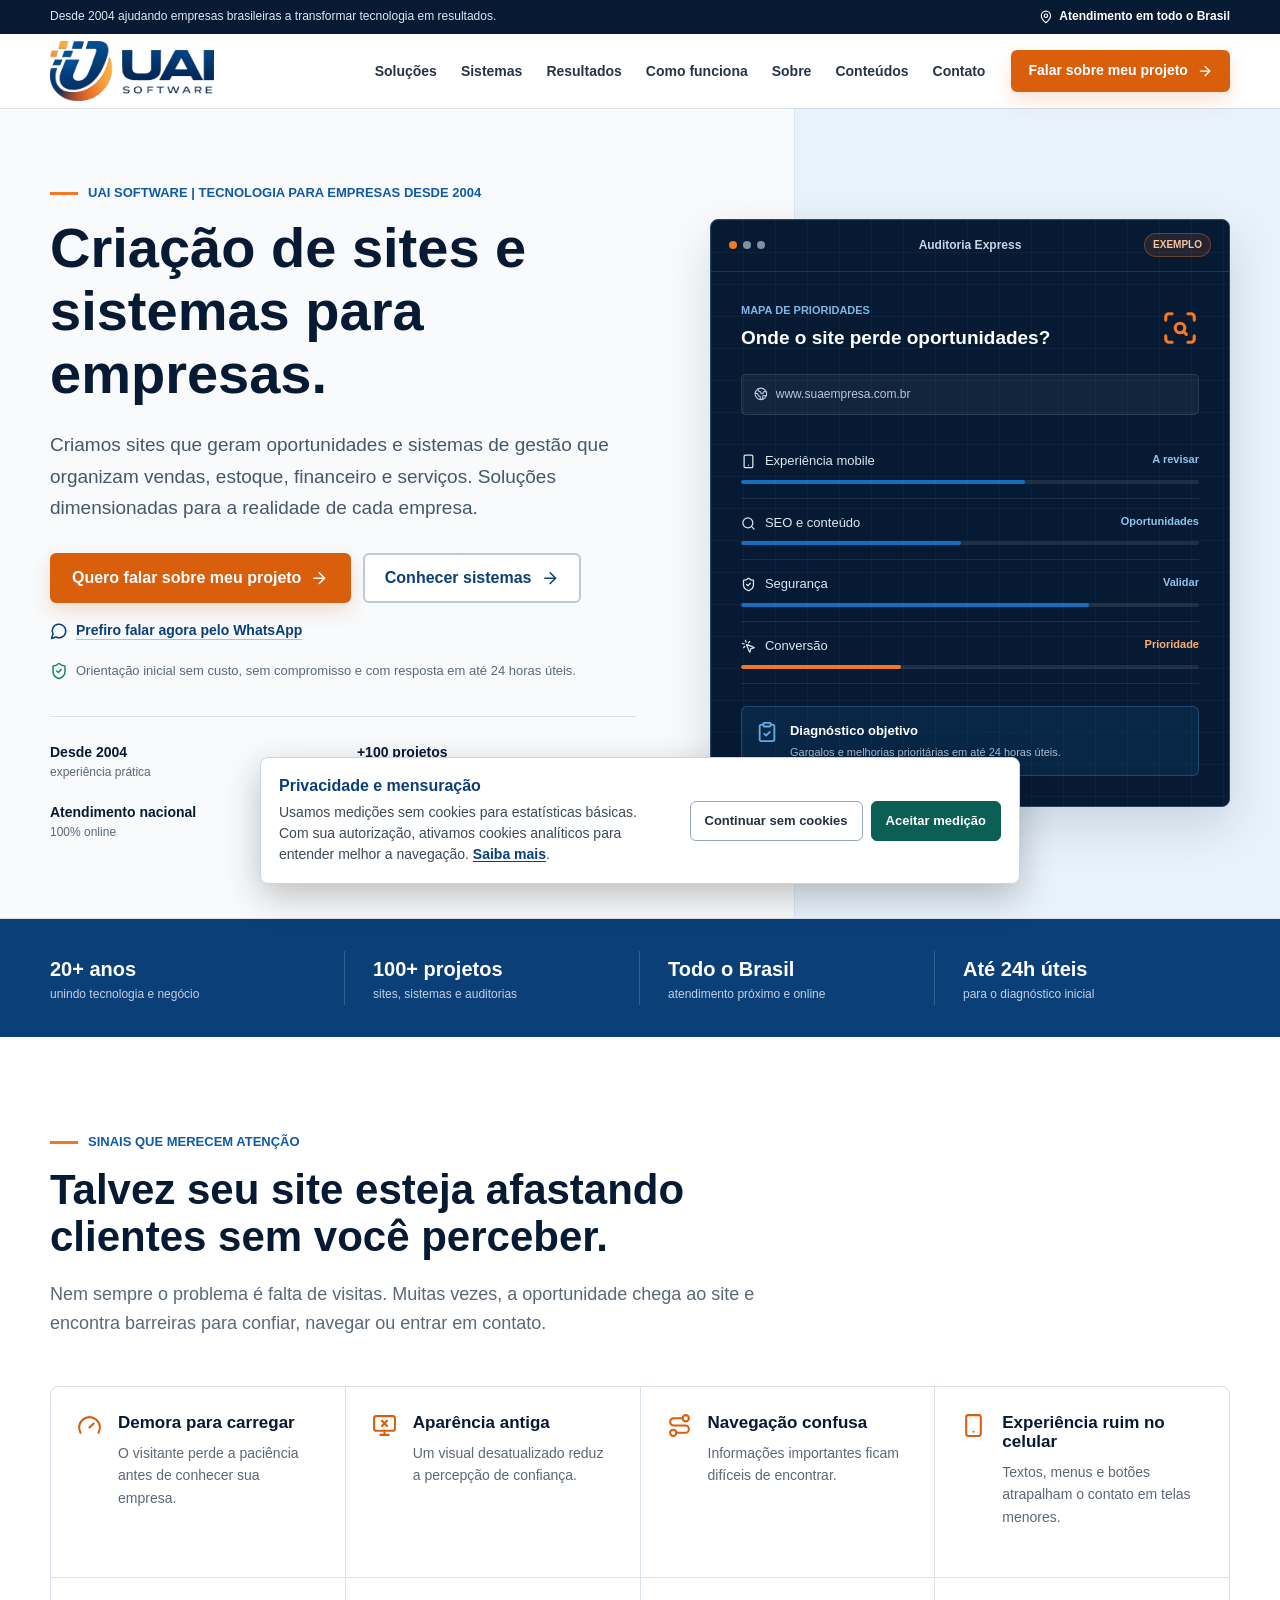
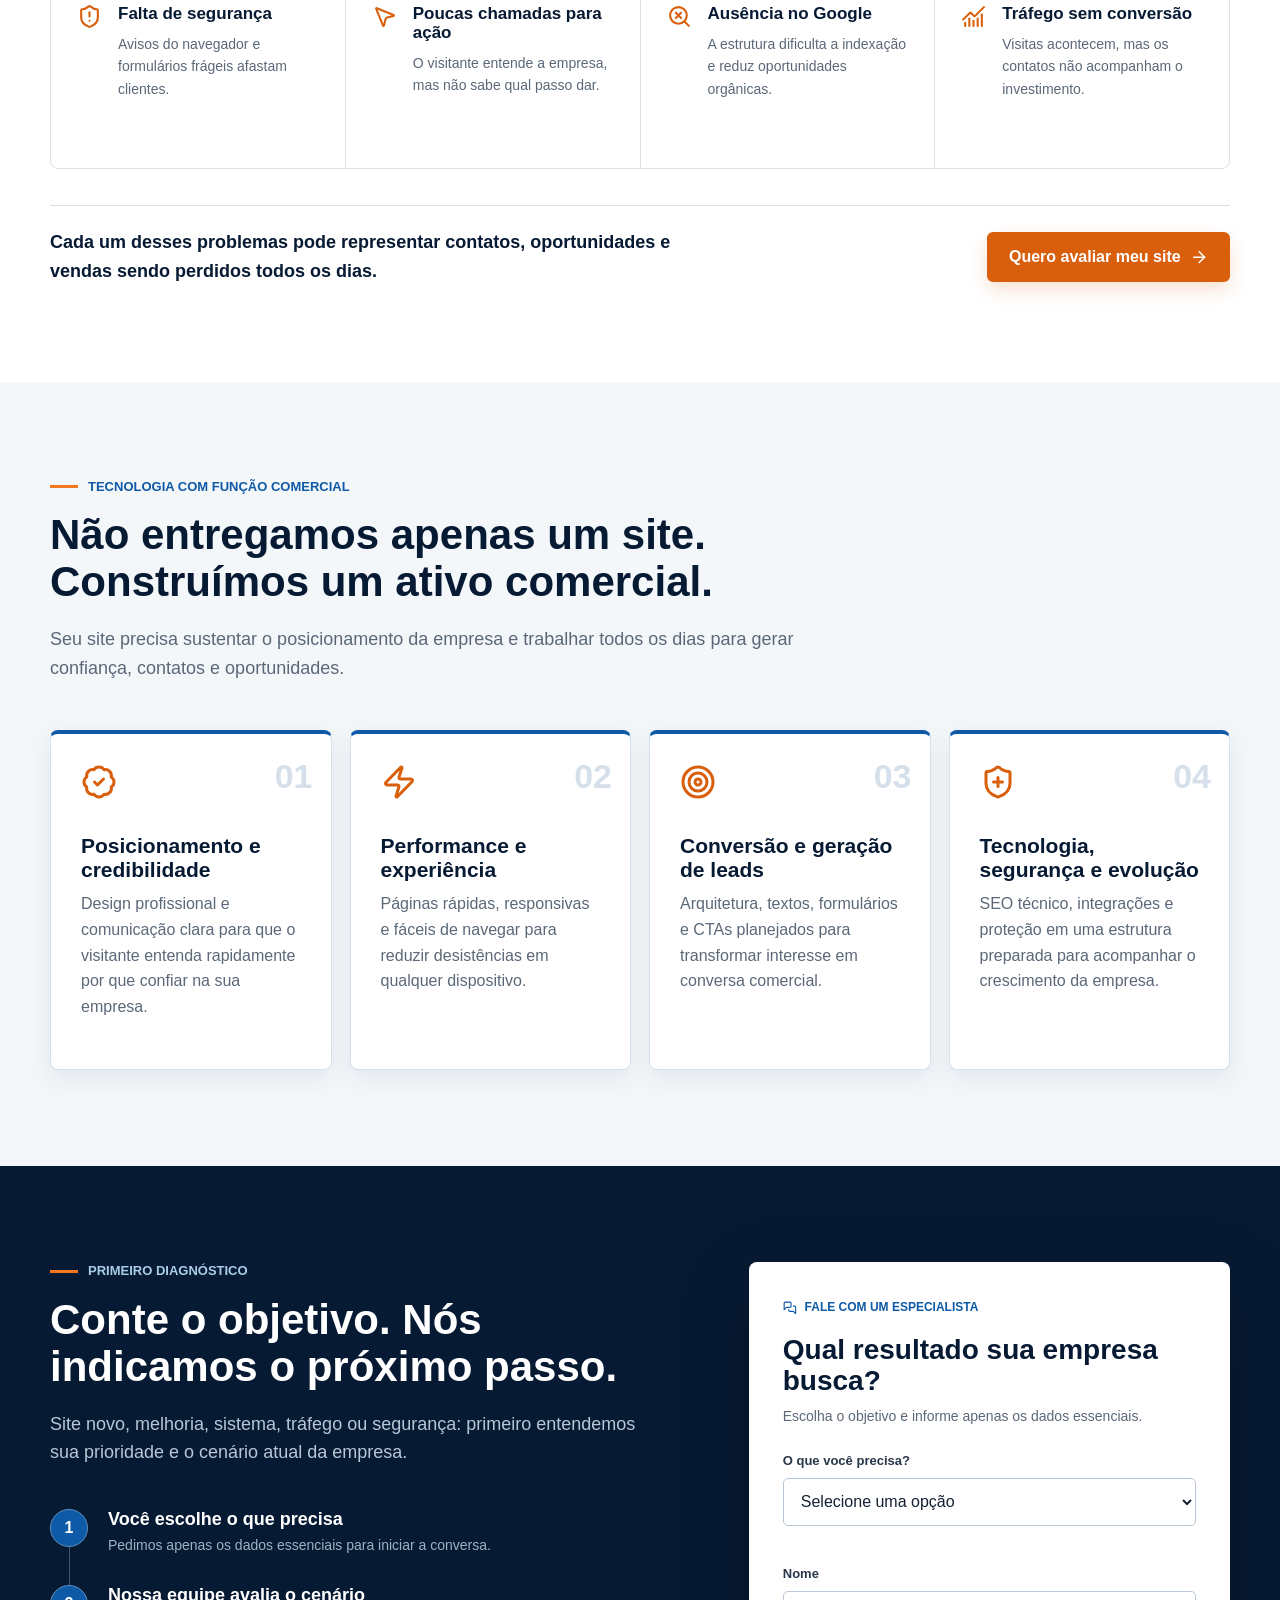
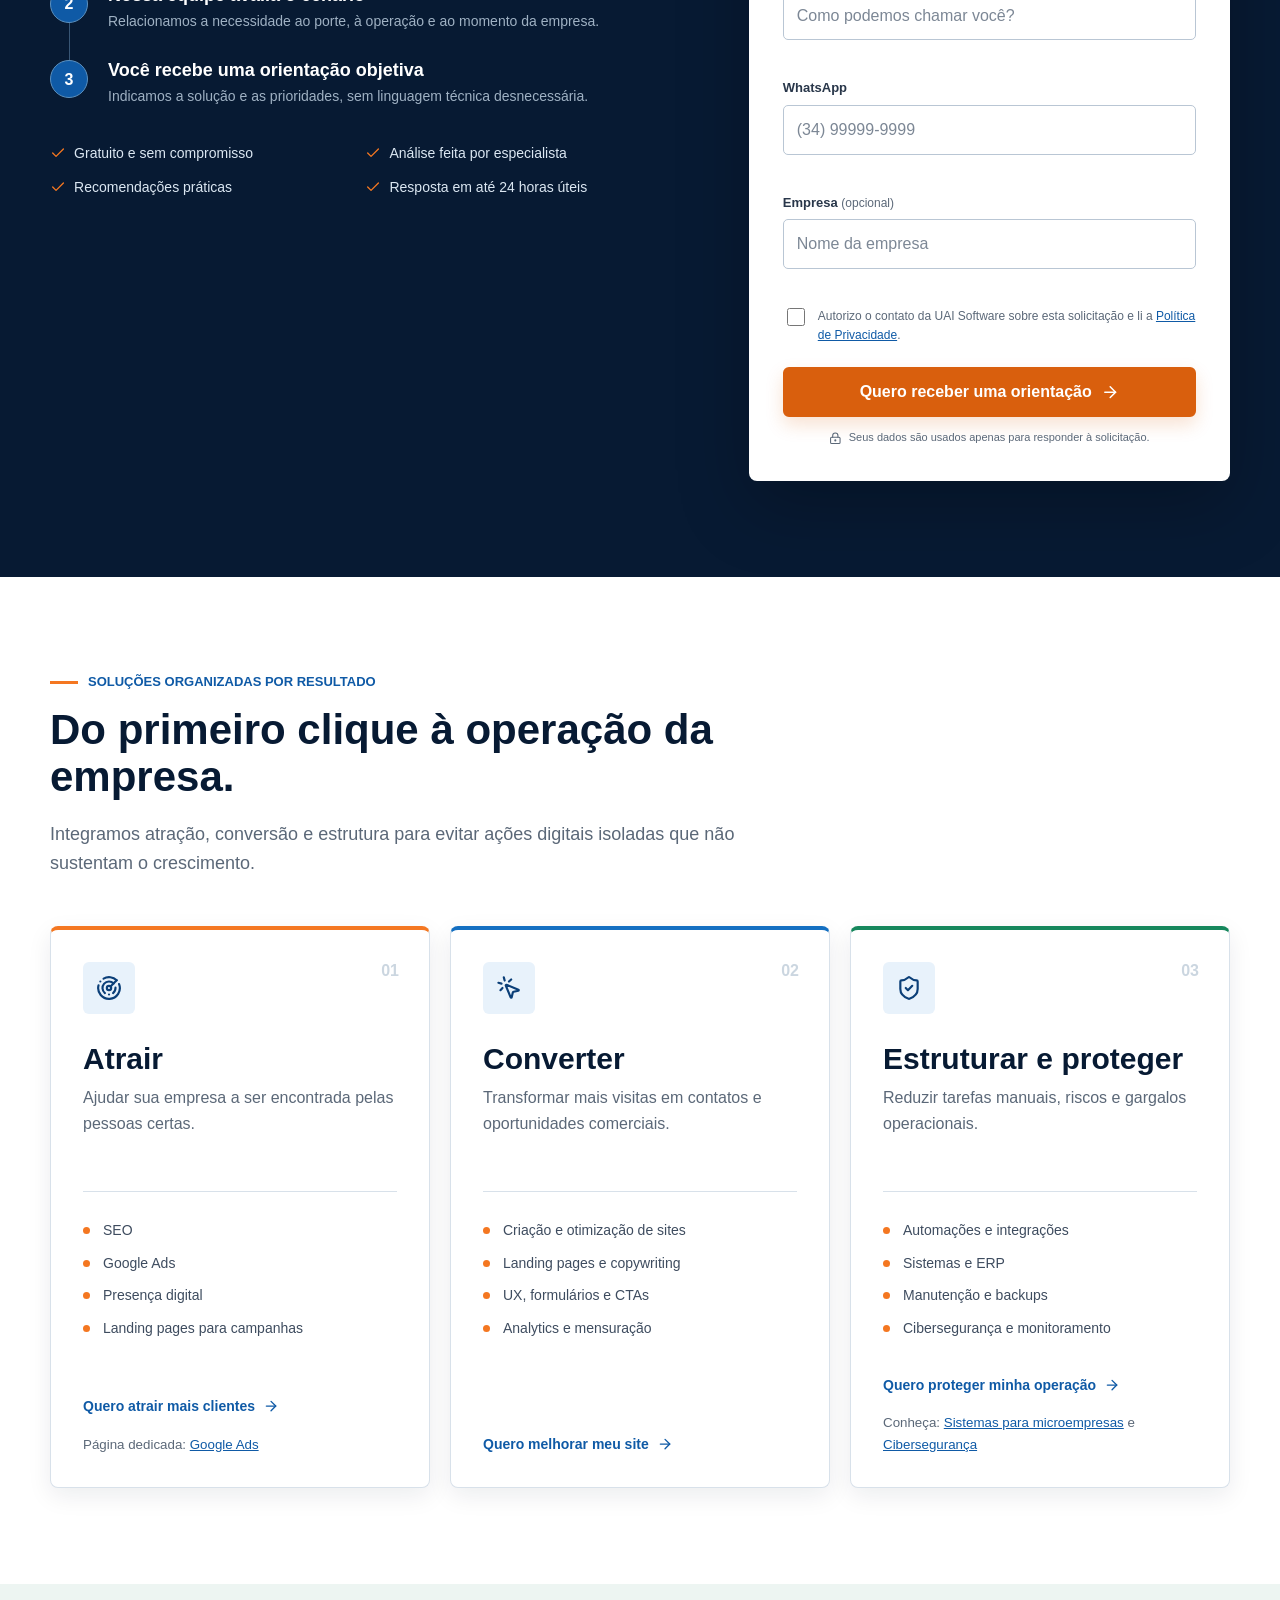
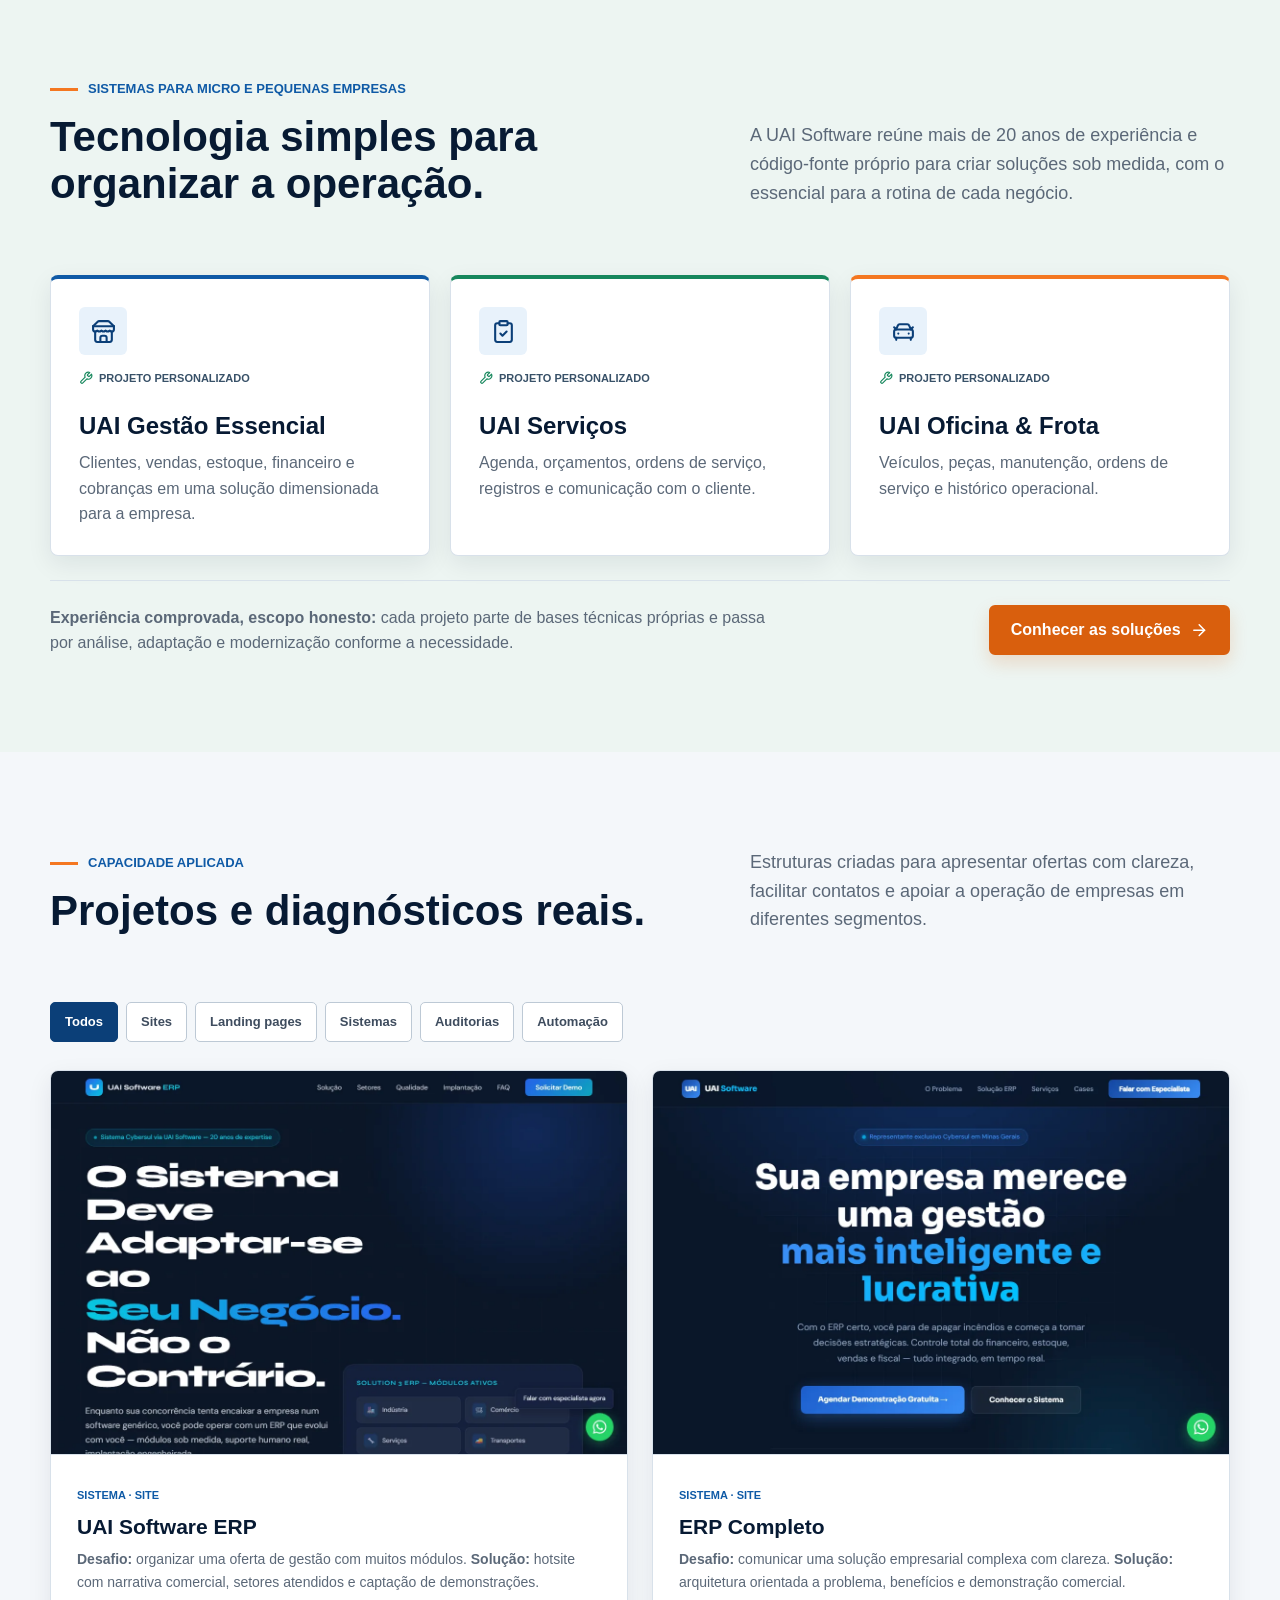
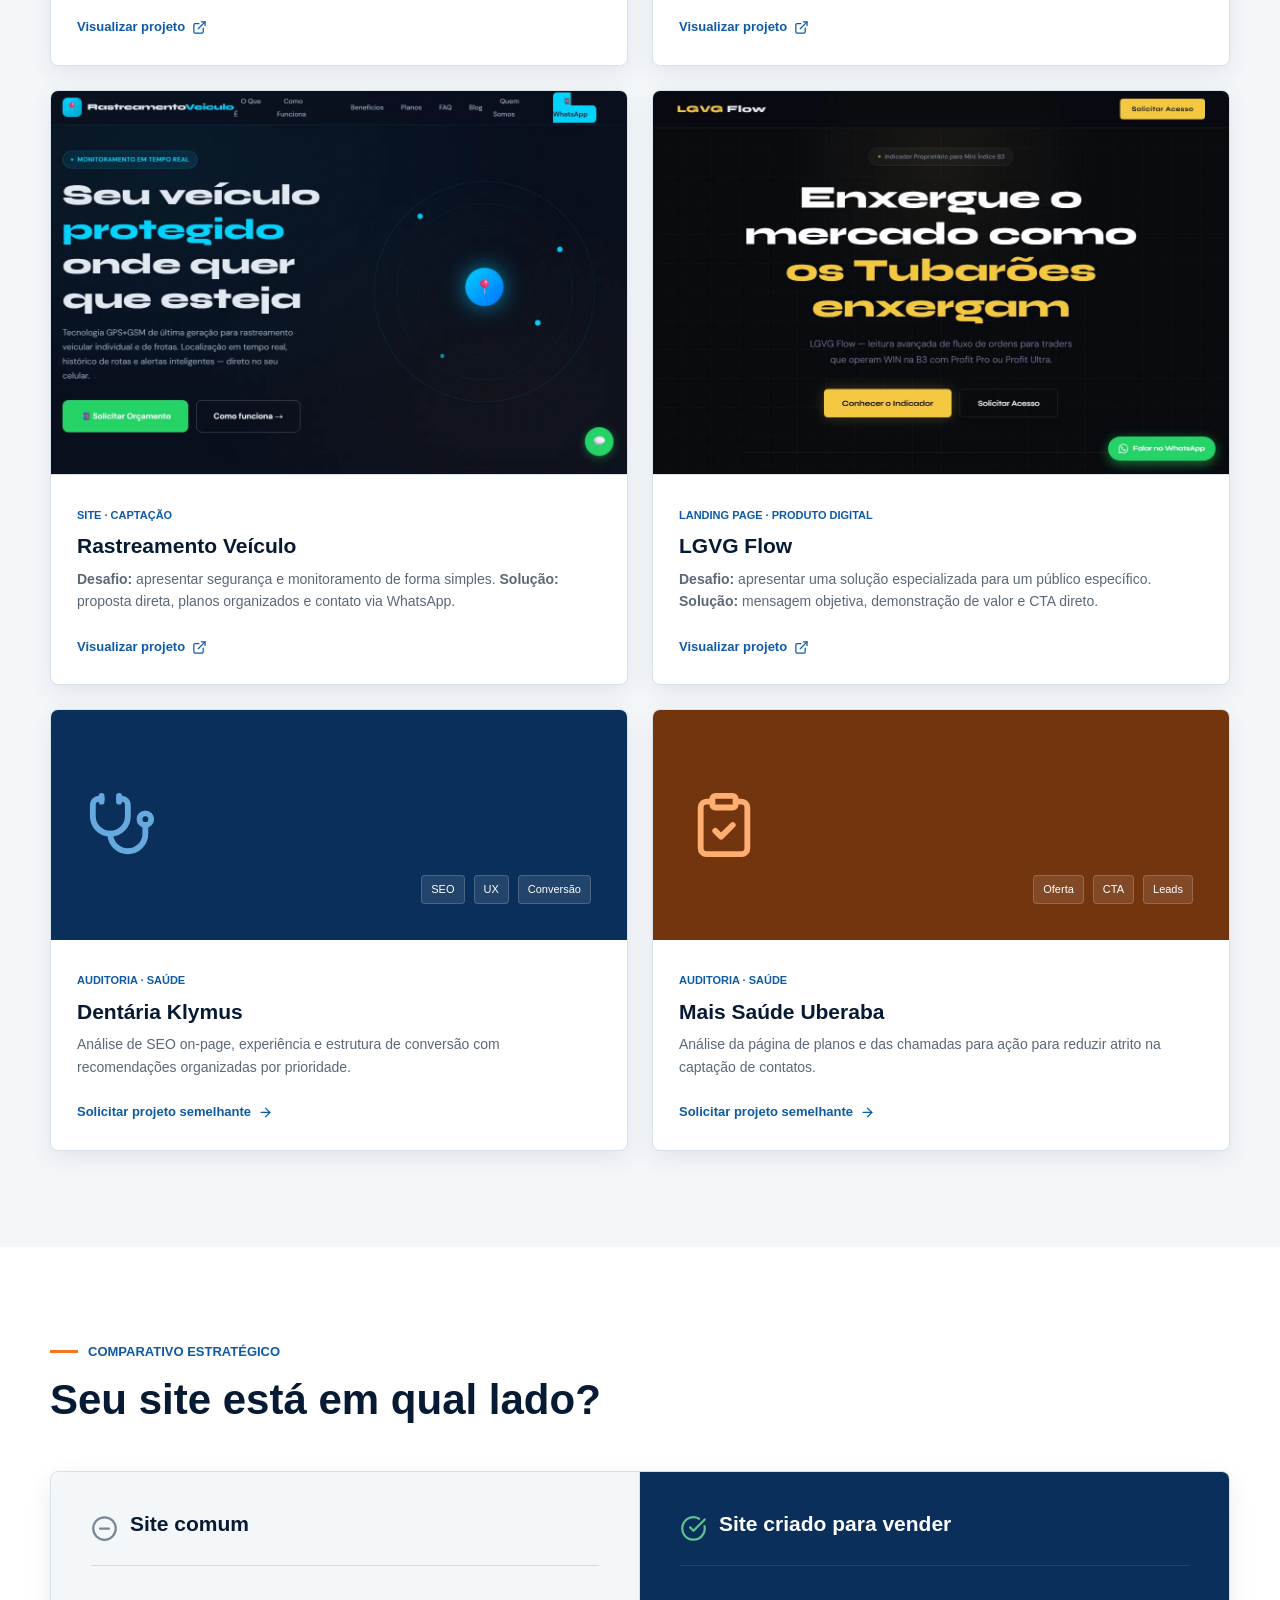
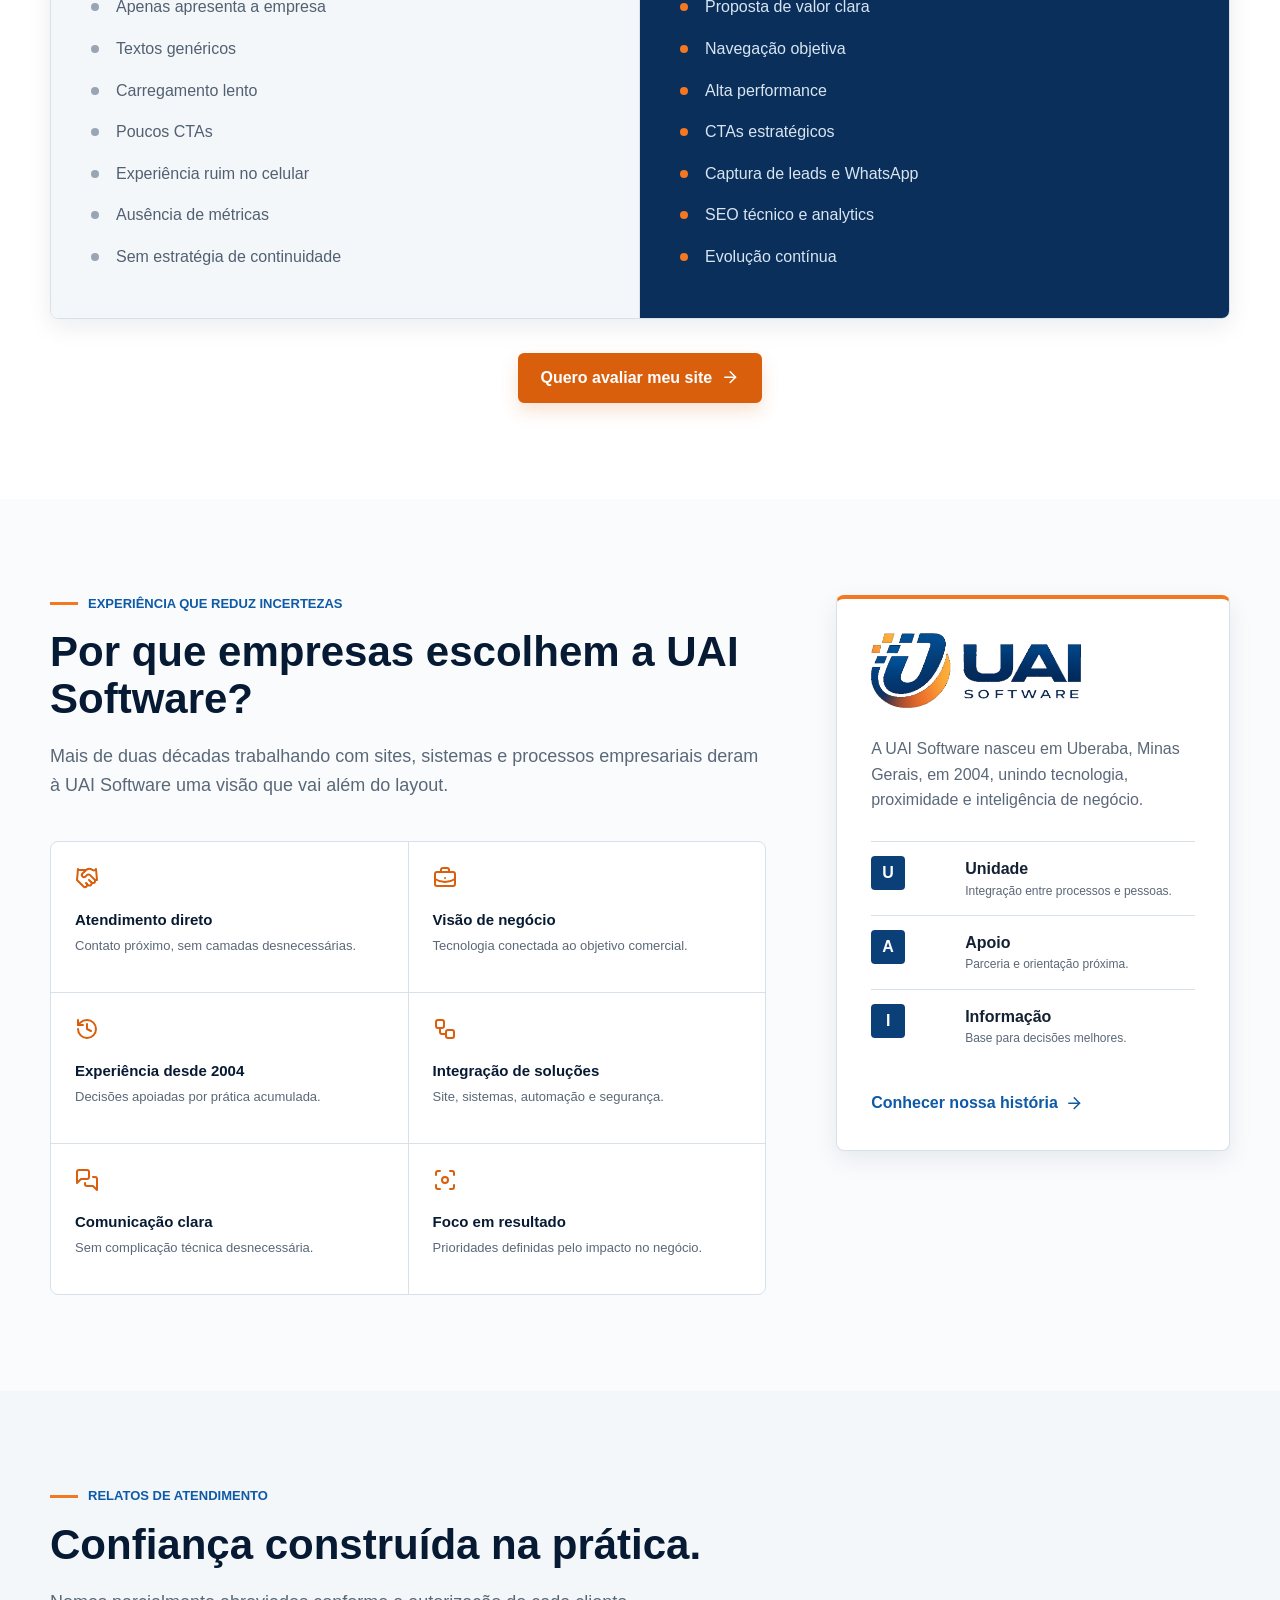
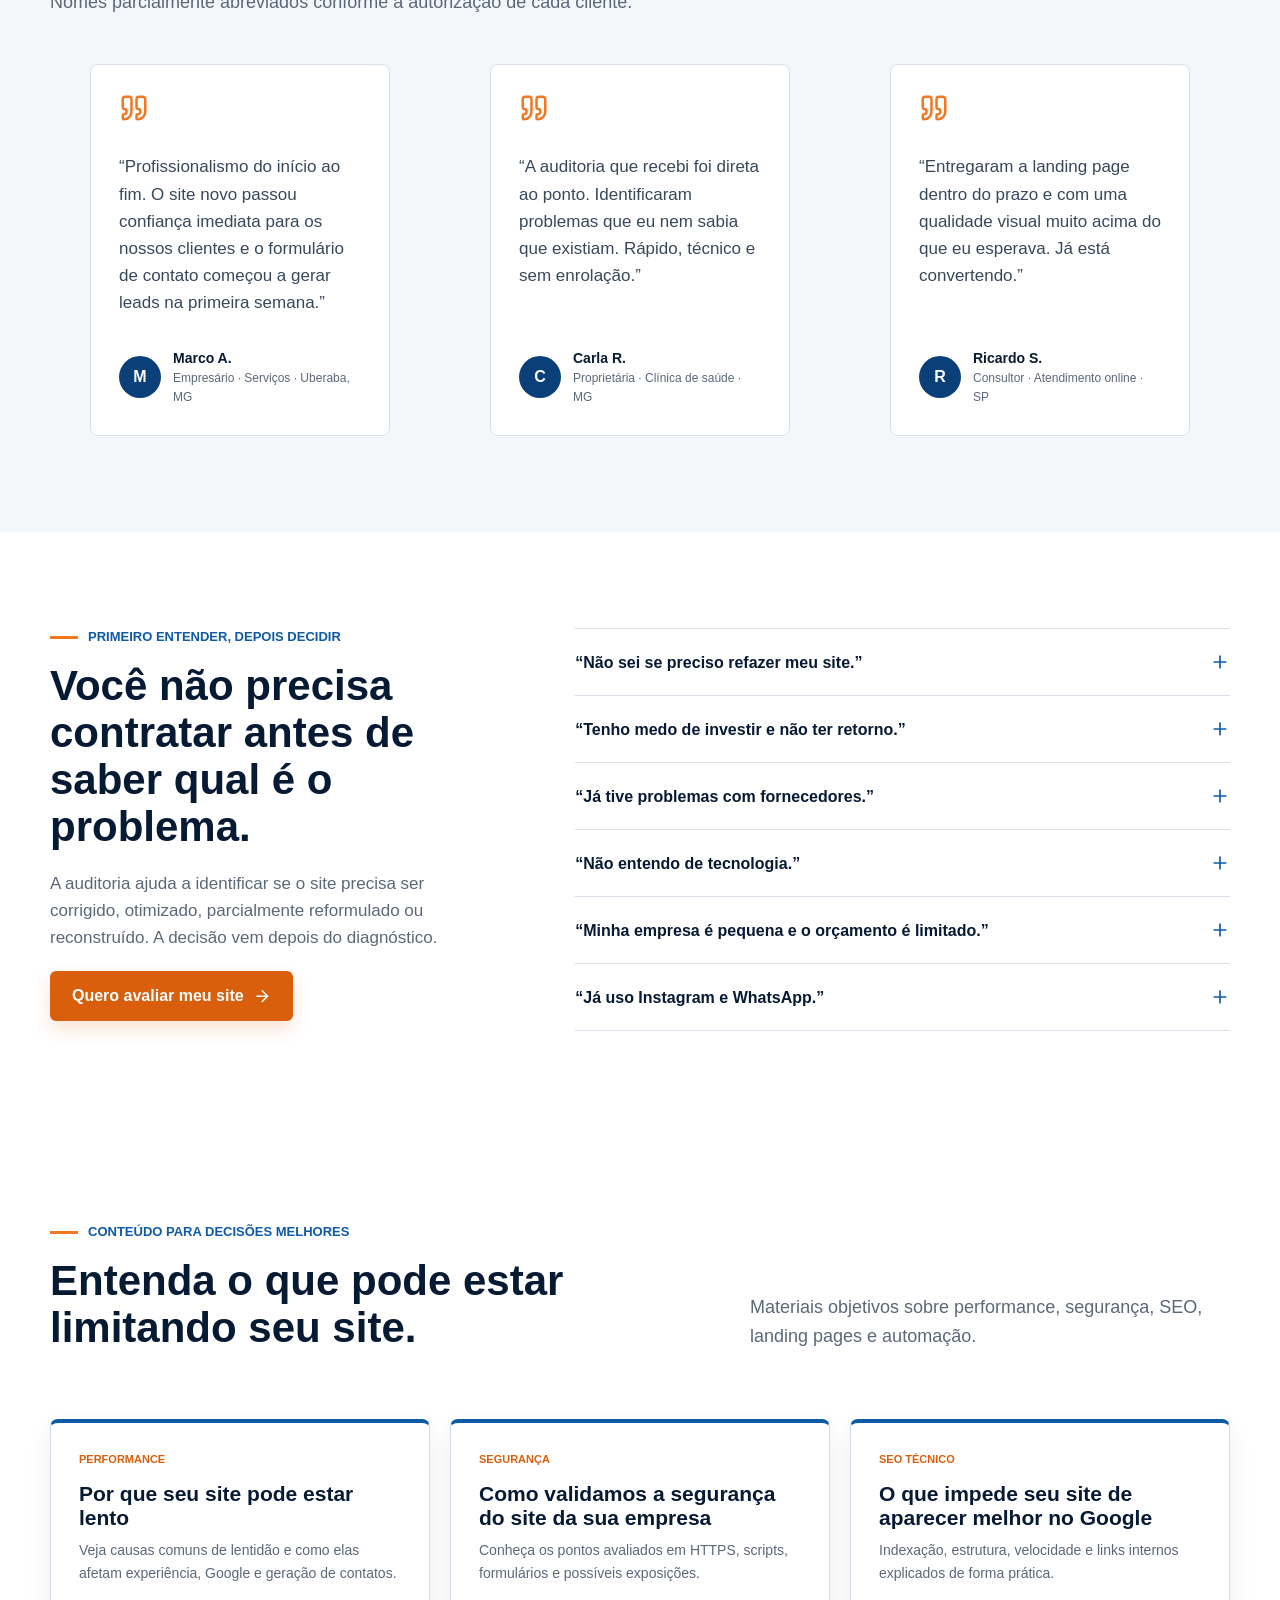
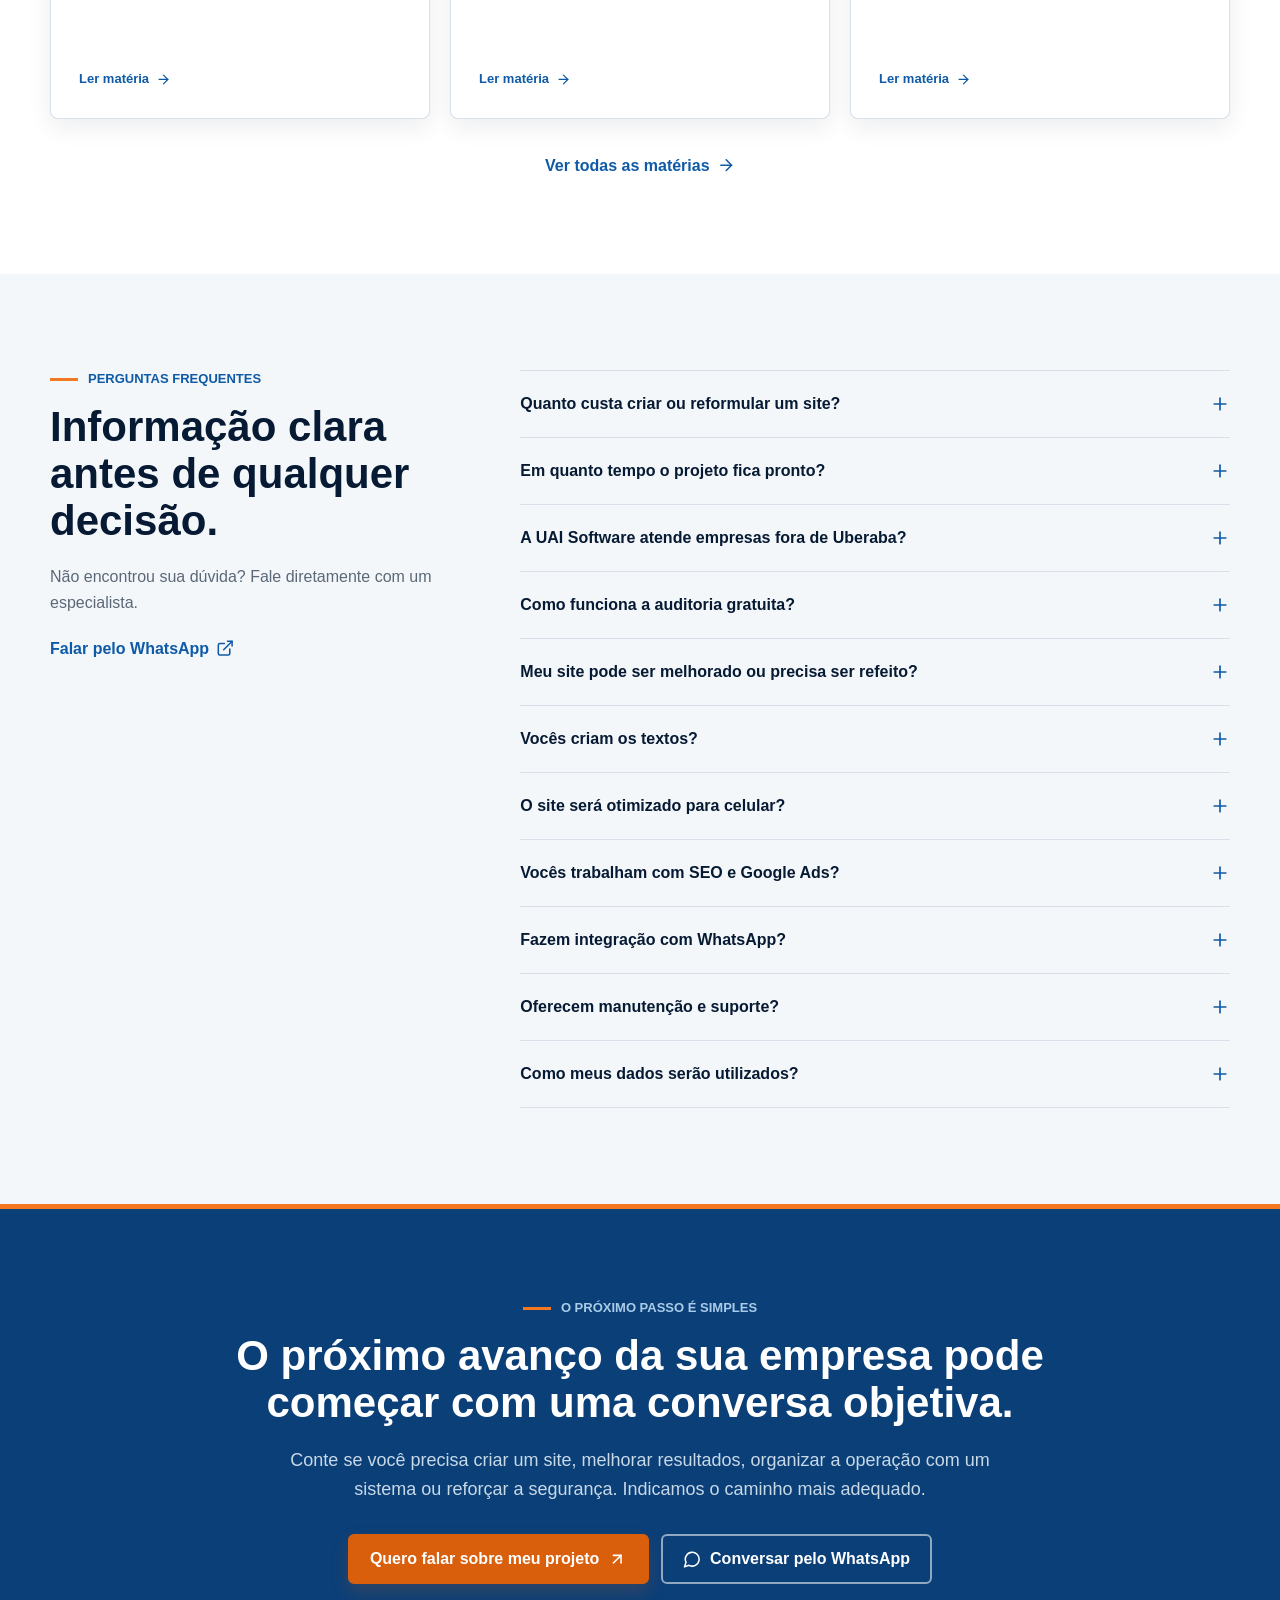
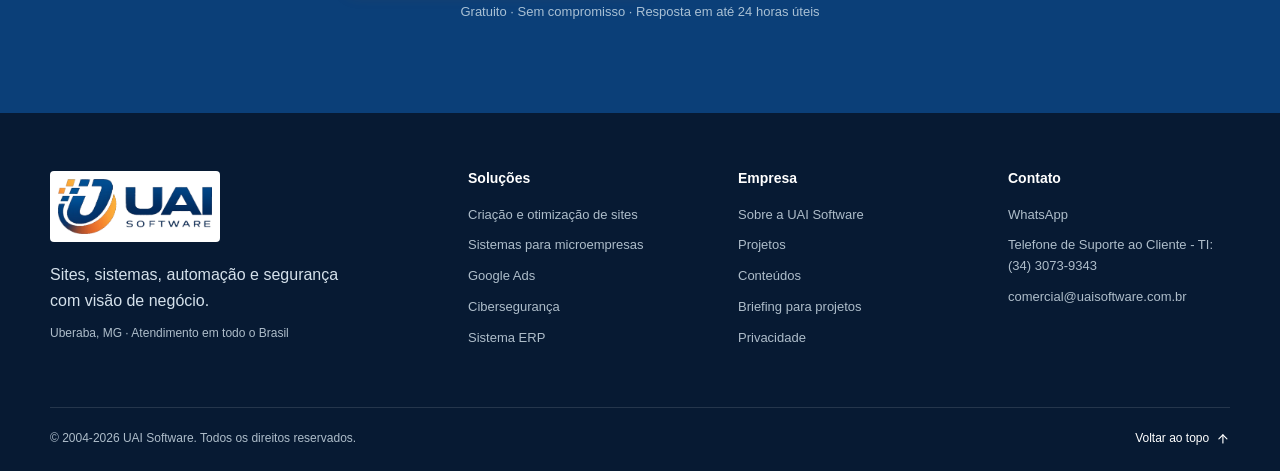
==== commit 3c5e1ef8: "Update customer support phone display" ====
--- a/index.html
+++ b/index.html
@@ -55,8 +55,8 @@
           "areaServed": {"@type": "Country", "name": "Brasil"},
           "contactPoint": {
             "@type": "ContactPoint",
-            "telephone": "+55-34-98897-7879",
-            "contactType": "sales",
+            "telephone": "+55-34-3073-9343",
+            "contactType": "technical support",
             "availableLanguage": "Portuguese",
             "areaServed": "BR"
           },
@@ -707,7 +707,7 @@
             <div class="footer__brand"><img src="assets/uai-software-logo.webp" alt="UAI Software" width="183" height="61" loading="lazy"><p>Sites, sistemas, automação e segurança com visão de negócio.</p><span>Uberaba, MG · Atendimento em todo o Brasil</span></div>
             <div><h2>Soluções</h2><a href="#solucoes">Criação e otimização de sites</a><a href="sistemas-para-microempresas.html">Sistemas para microempresas</a><a href="googleads-performancemax.html">Google Ads</a><a href="seguranca-cibernetica.html">Cibersegurança</a><a href="https://sistema.uaisoftware.com.br" target="_blank" rel="noopener noreferrer">Sistema ERP</a></div>
             <div><h2>Empresa</h2><a href="sobre.html">Sobre a UAI Software</a><a href="#resultados">Projetos</a><a href="materias/">Conteúdos</a><a href="https://docs.google.com/forms/d/e/1FAIpQLSf49kC0bftFT7tRfpHyInlTPAlowrYuvFlTEAAF86npJxGhAA/viewform" target="_blank" rel="noopener noreferrer" data-track="briefing_click" data-label="rodape">Briefing para projetos</a><a href="politica-de-privacidade.html">Privacidade</a></div>
-            <div><h2>Contato</h2><a href="https://wa.me/5534988977879" target="_blank" rel="noopener noreferrer" data-track="whatsapp_click" data-label="rodape">WhatsApp: (34) 98897-7879</a><a href="tel:+553430739343">Telefone: (34) 3073-9343</a><a href="mailto:comercial@uaisoftware.com.br">comercial@uaisoftware.com.br</a></div>
+            <div><h2>Contato</h2><a href="https://wa.me/5534988977879" target="_blank" rel="noopener noreferrer" data-track="whatsapp_click" data-label="rodape">WhatsApp</a><a href="tel:+553430739343">Telefone de Suporte ao Cliente - TI: (34) 3073-9343</a><a href="mailto:comercial@uaisoftware.com.br">comercial@uaisoftware.com.br</a></div>
         </div>
         <div class="shell footer__bottom"><span>© 2004-<span id="current-year">2026</span> UAI Software. Todos os direitos reservados.</span><a href="#inicio">Voltar ao topo <svg class="lucide lucide-arrow-up" aria-hidden="true" viewBox="0 0 24 24" fill="none" stroke="currentColor" stroke-width="2" stroke-linecap="round" stroke-linejoin="round"><use href="/assets/lucide-icons.svg#arrow-up"></use></svg></a></div>
     </footer>
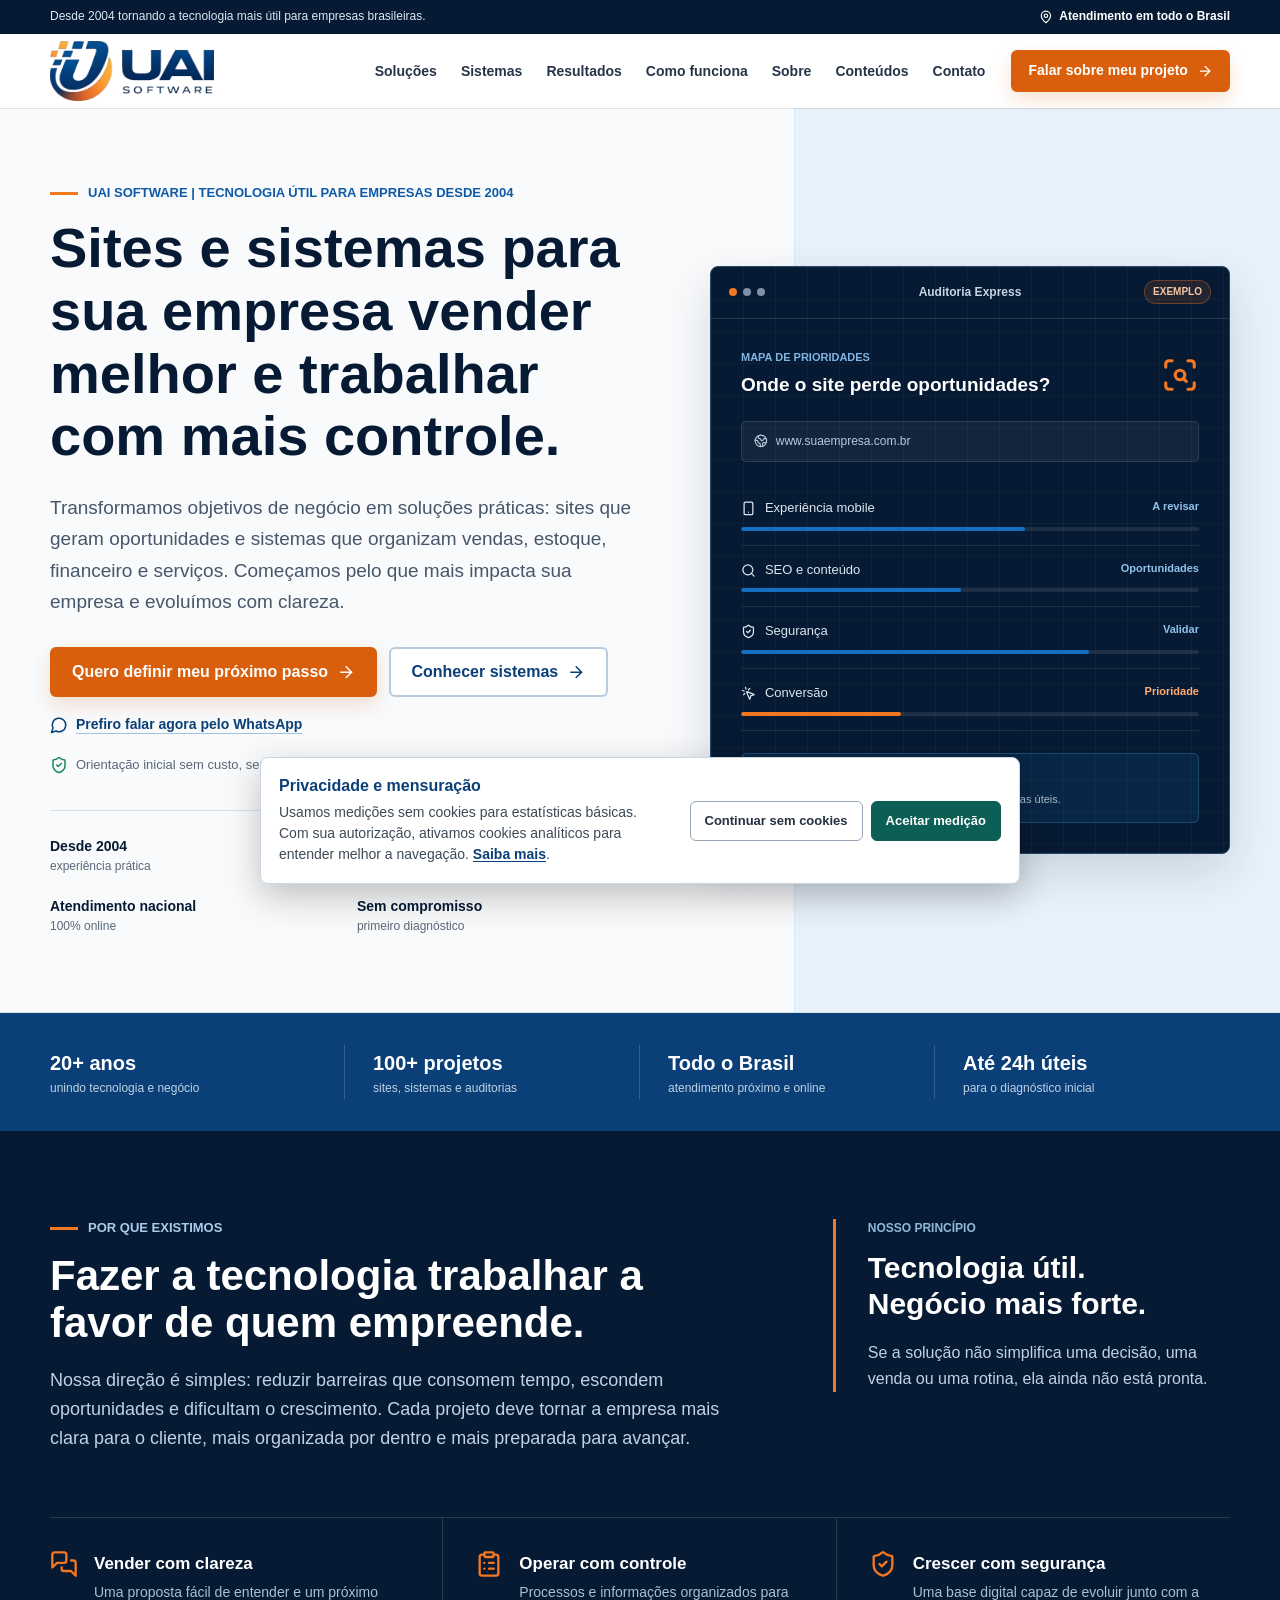
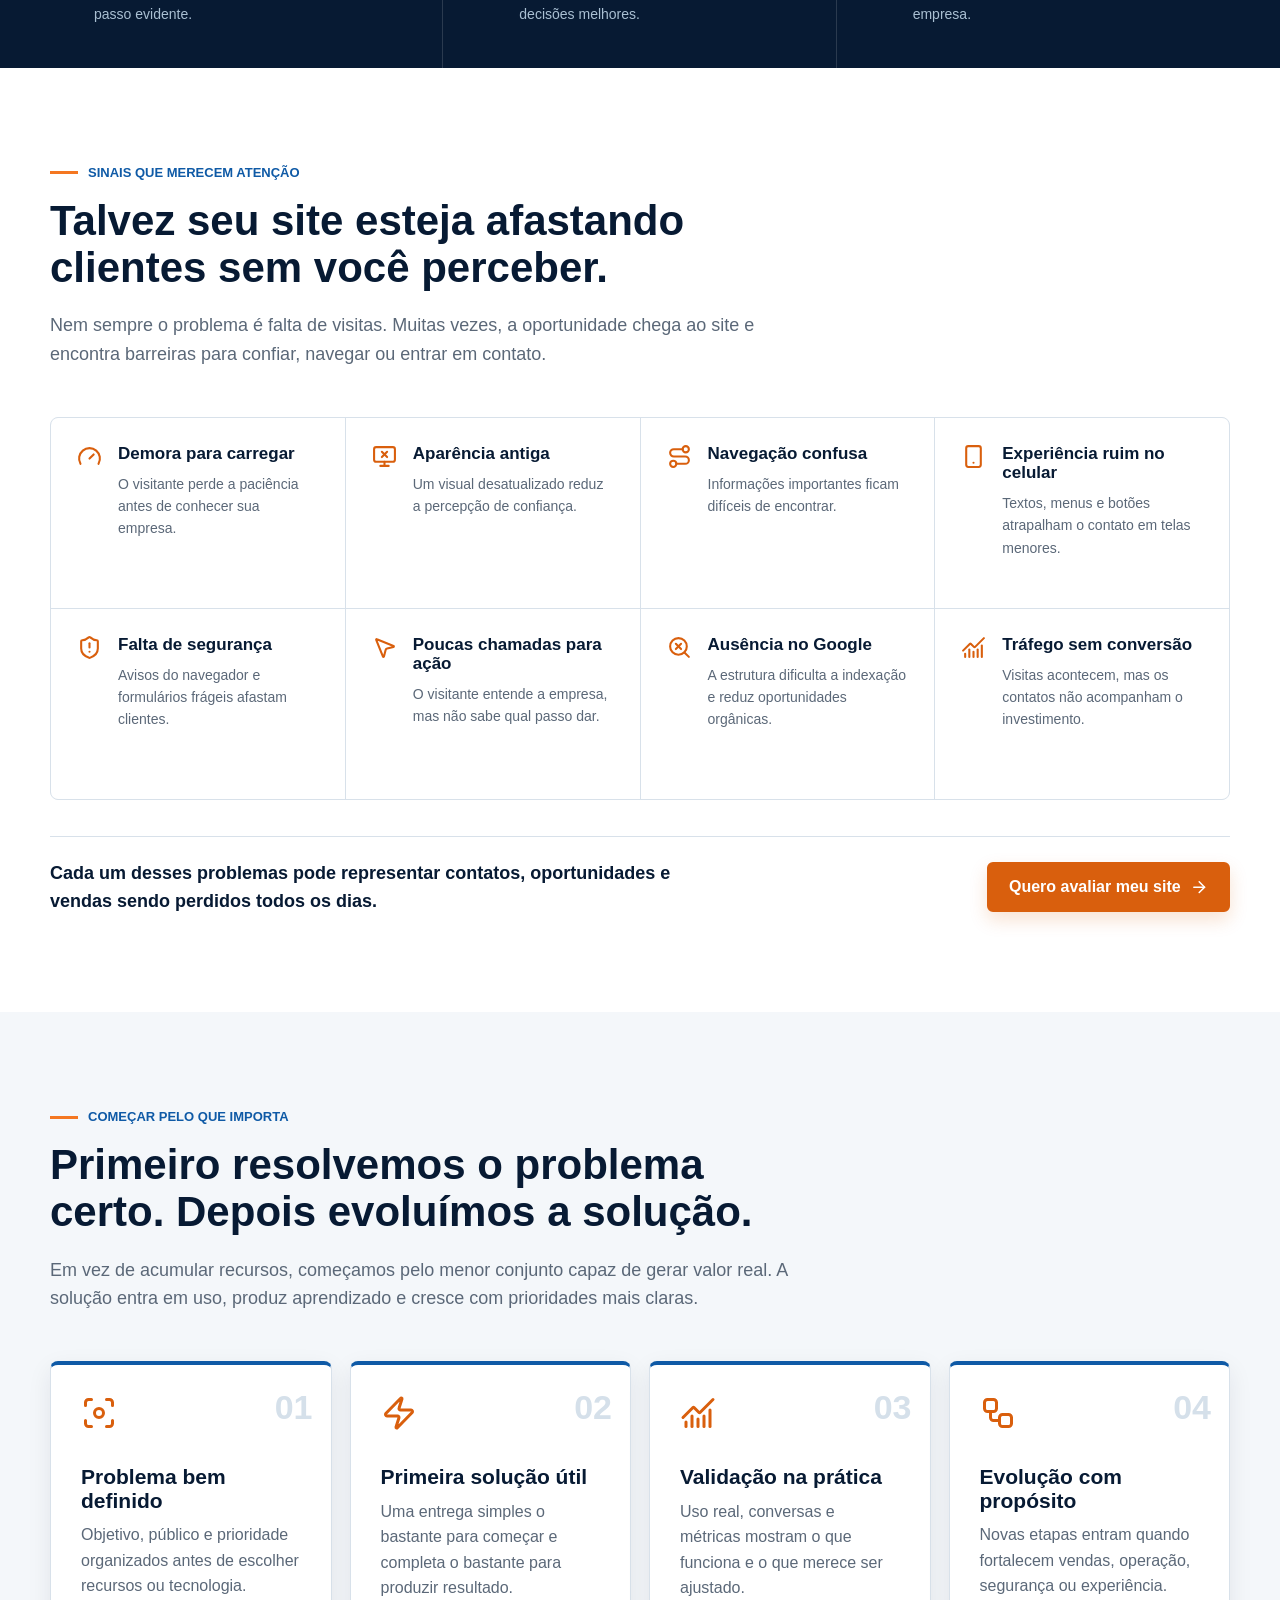
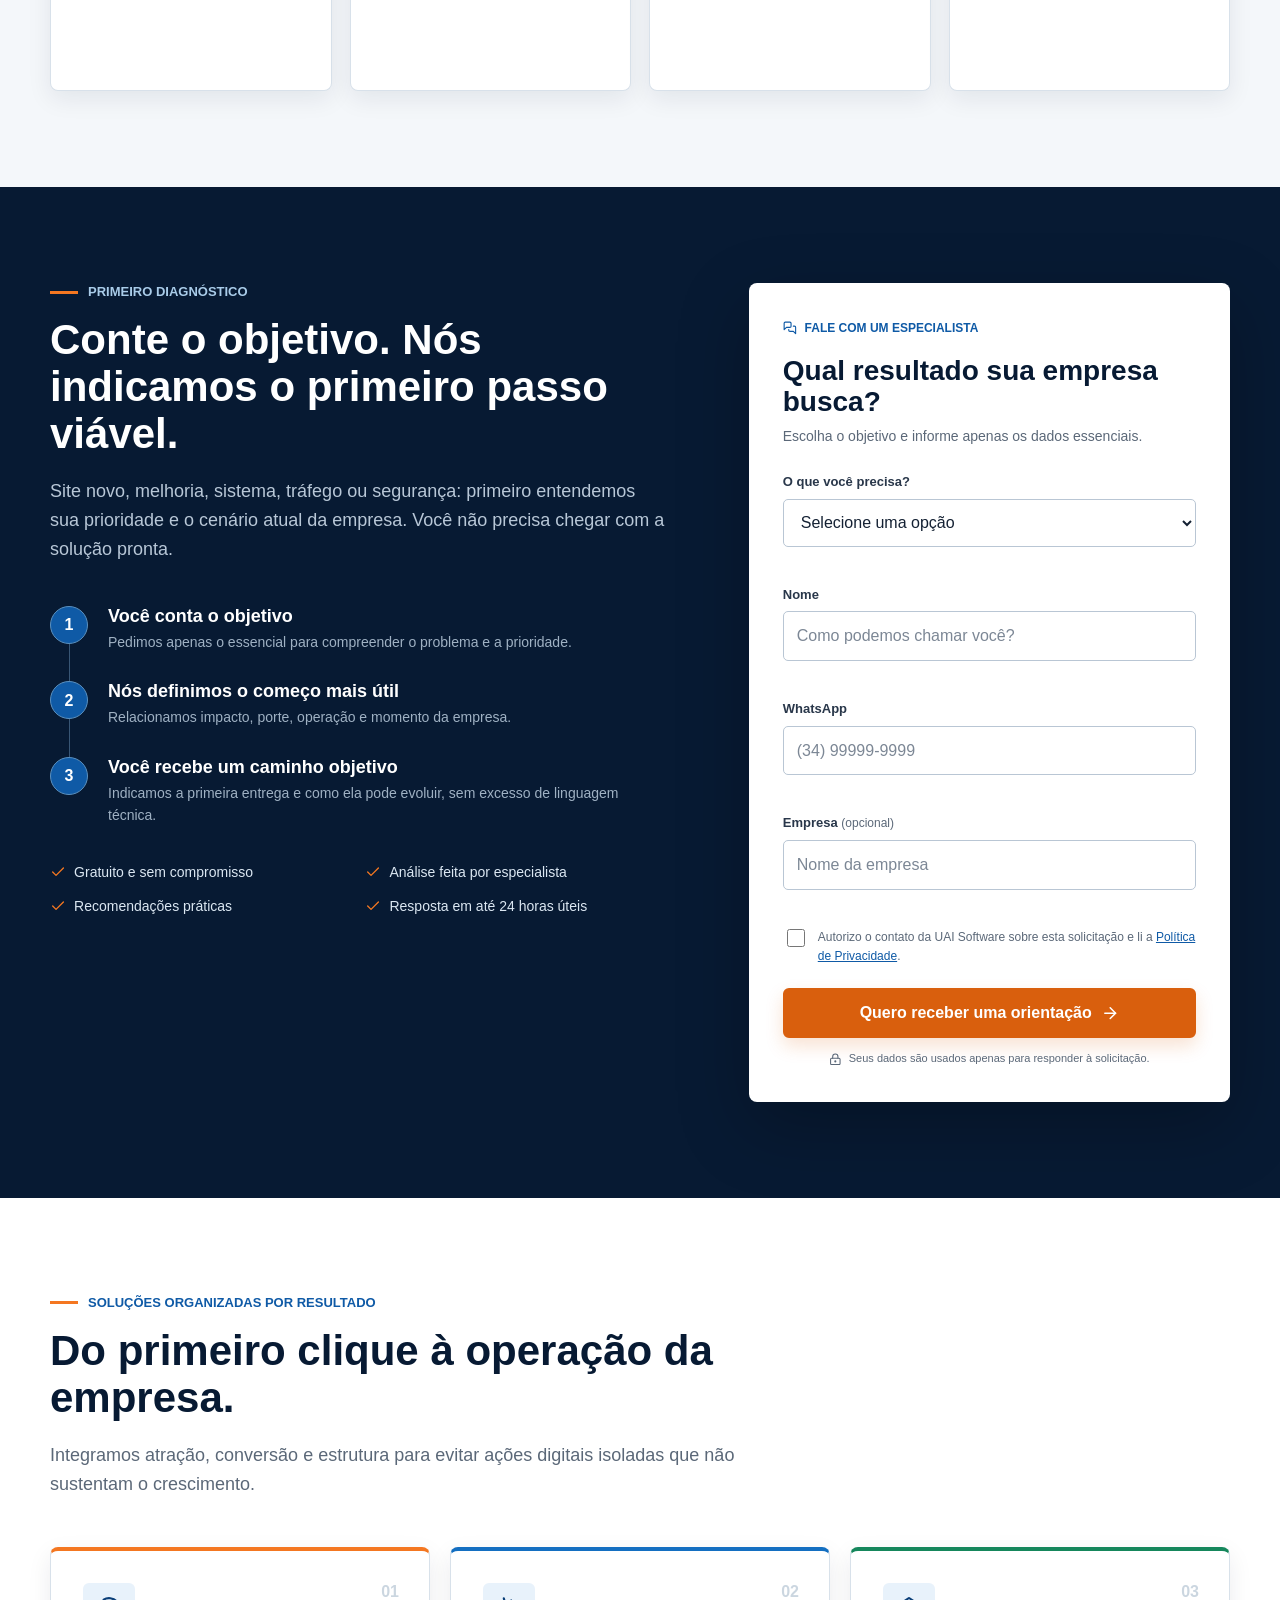
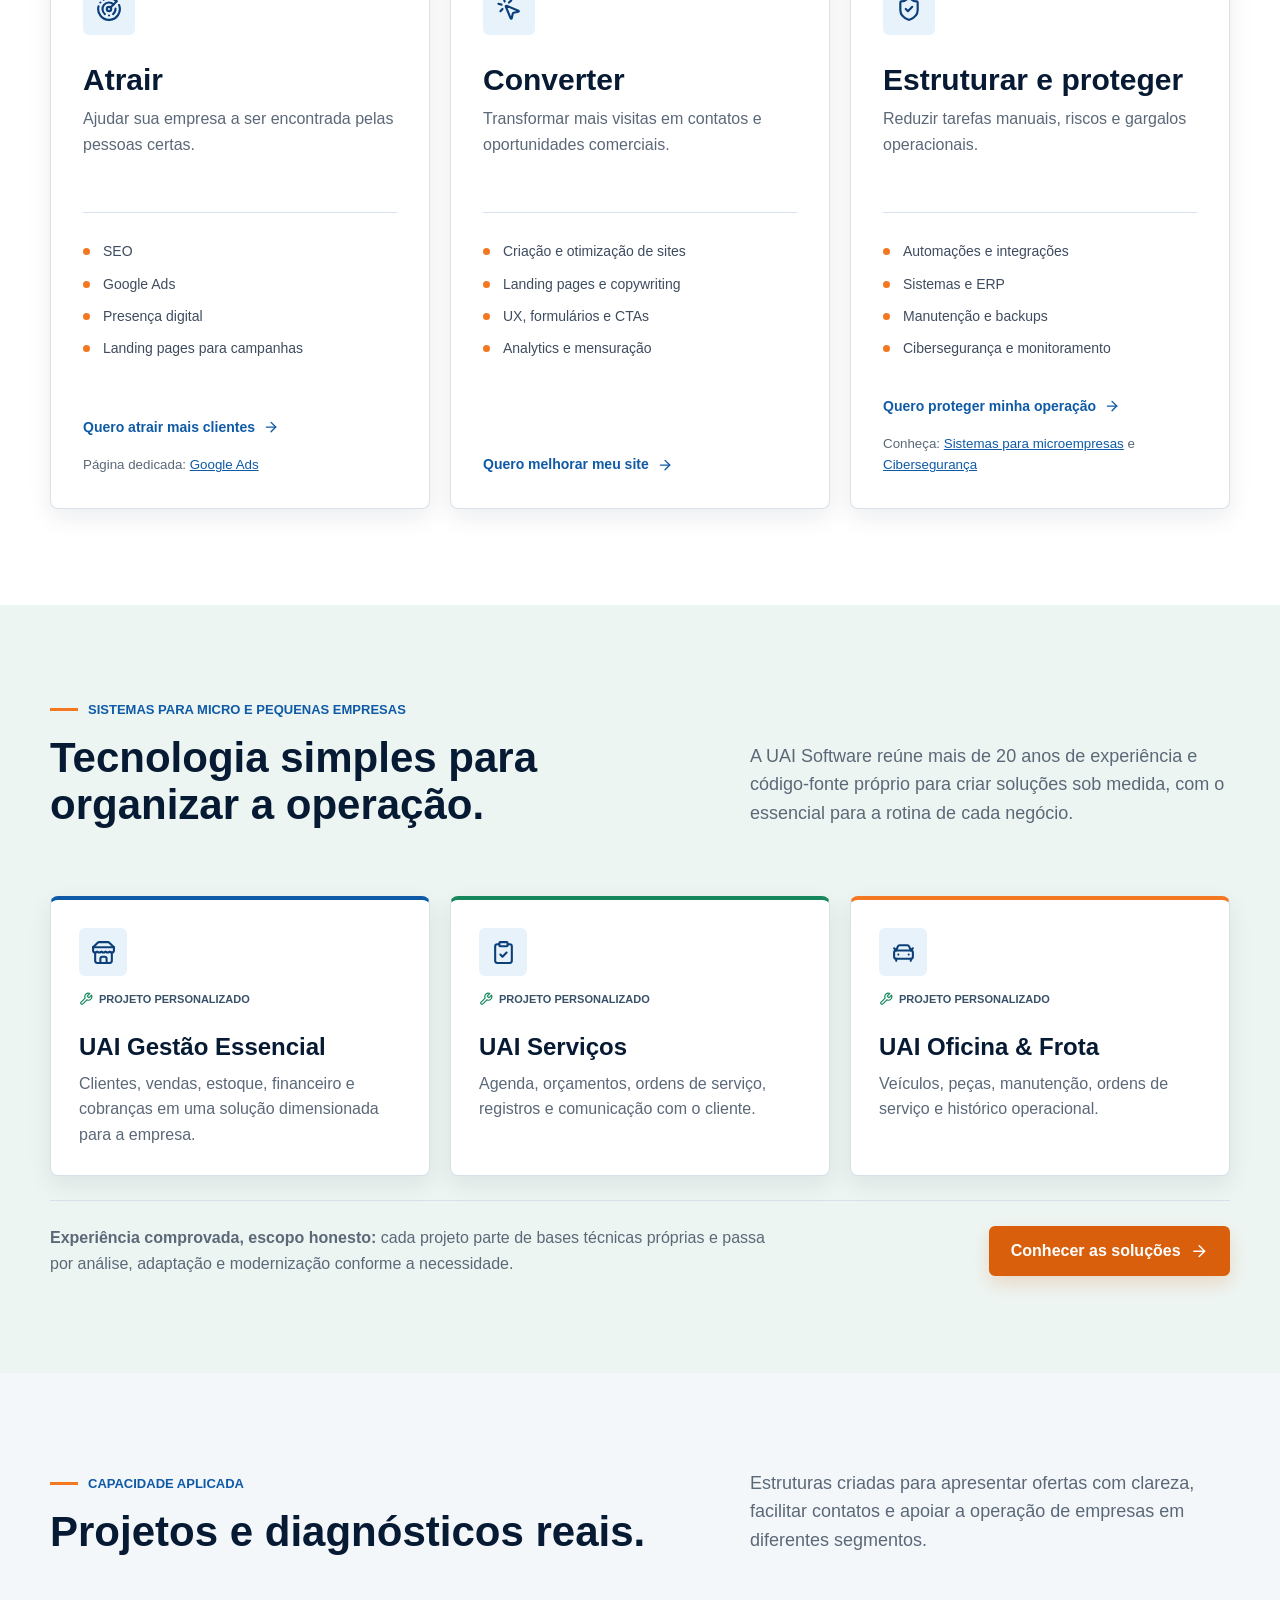
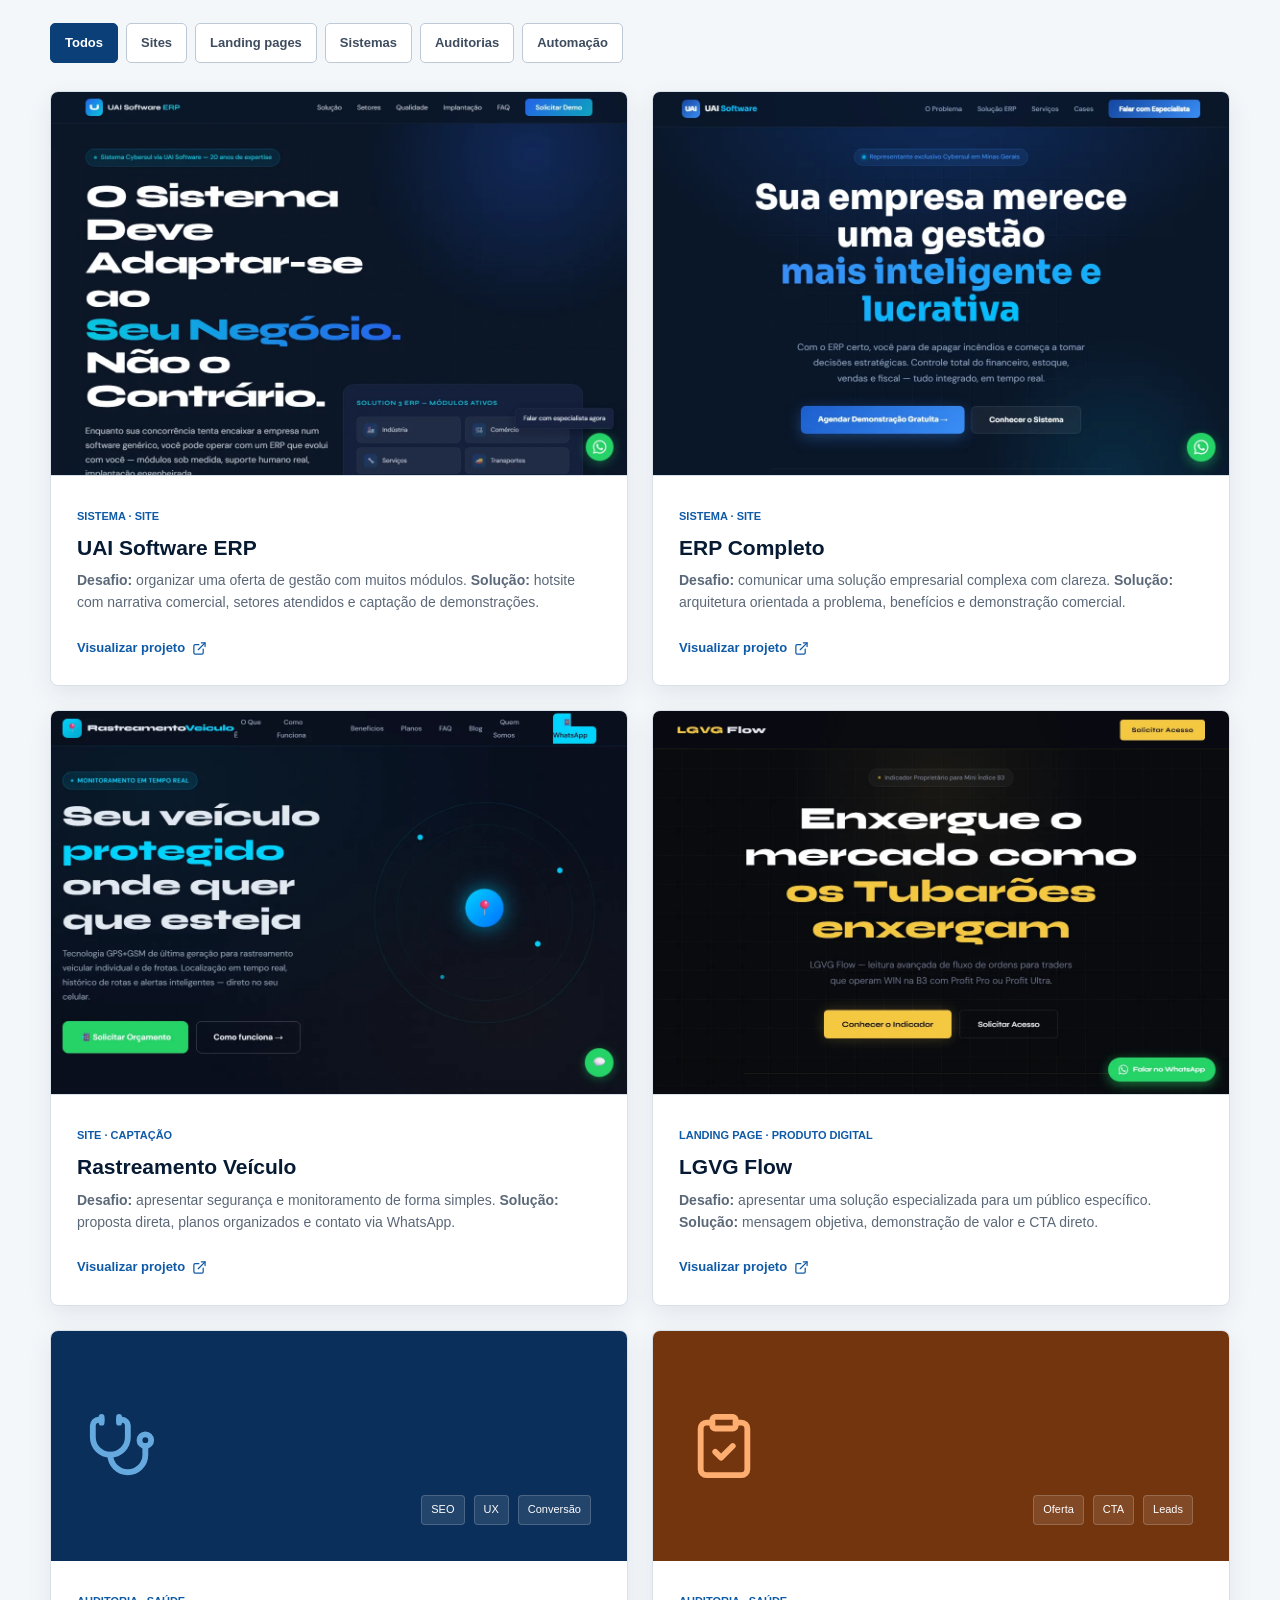
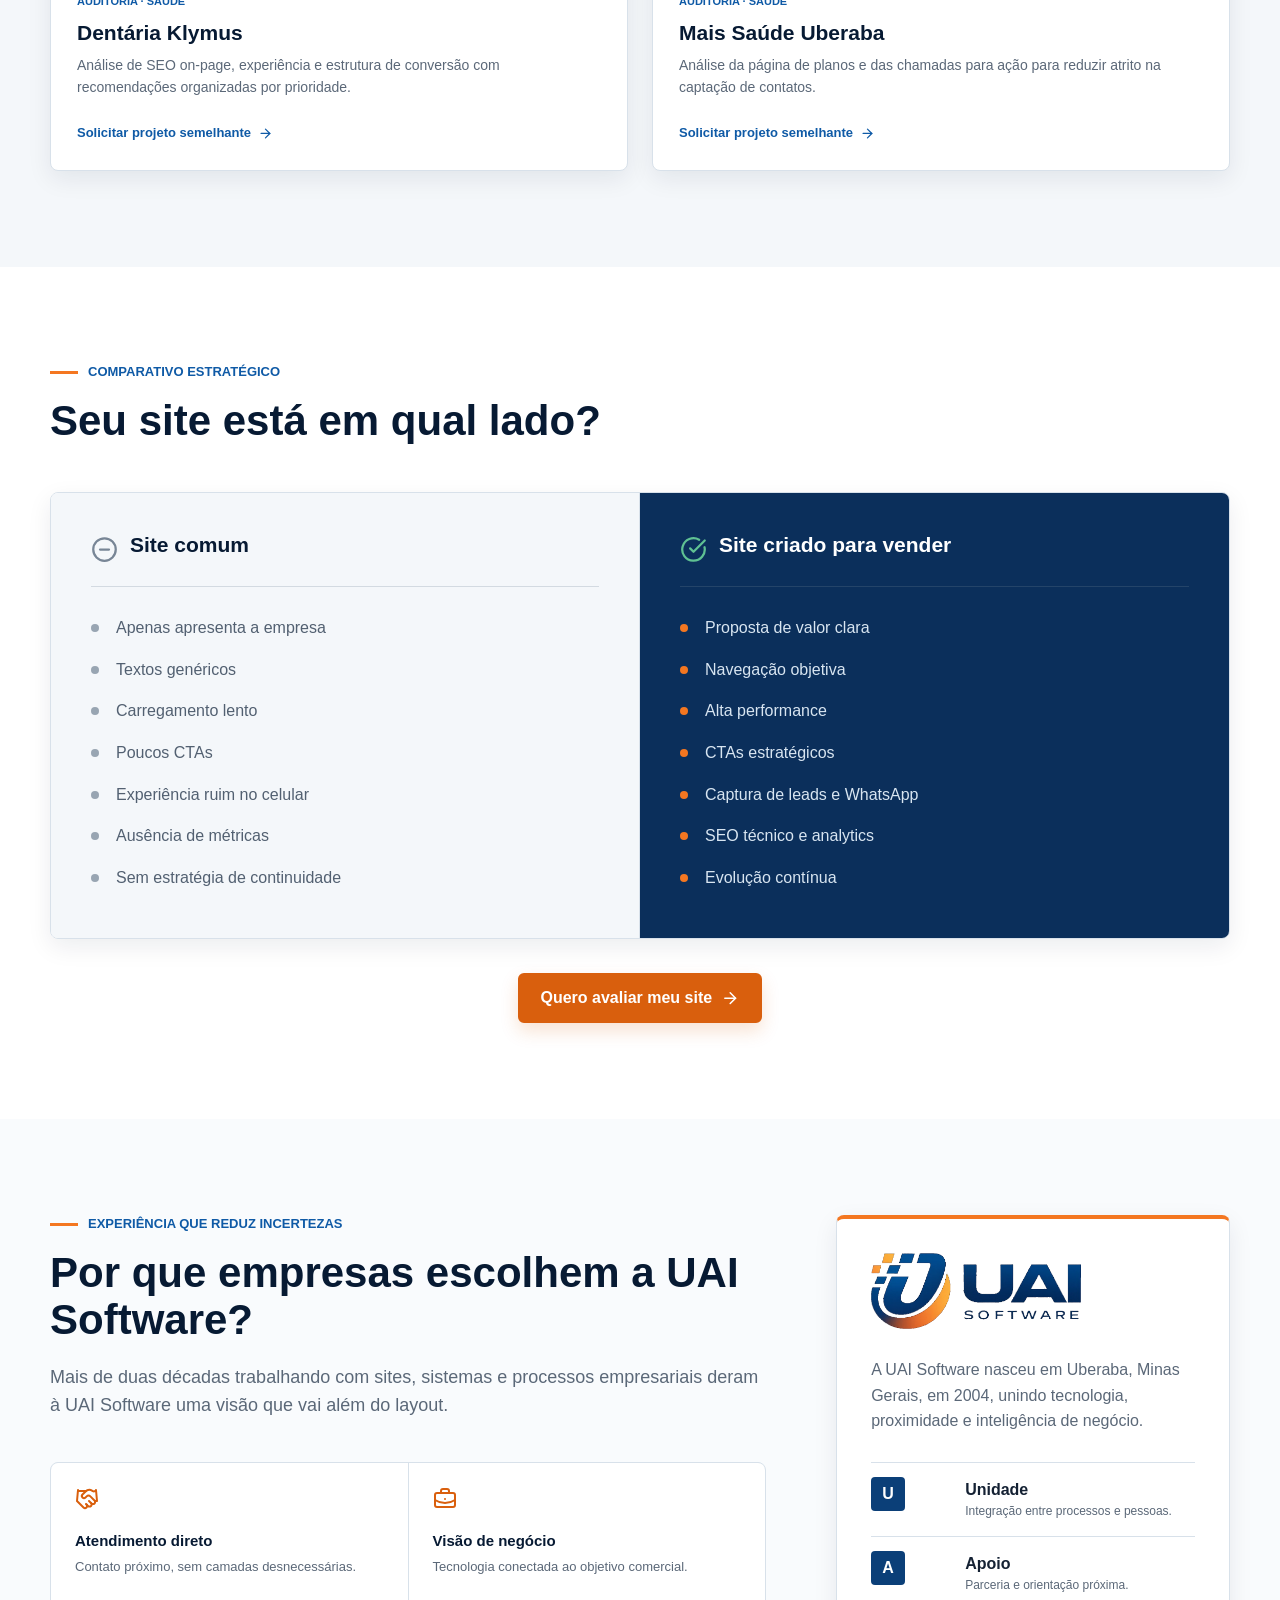
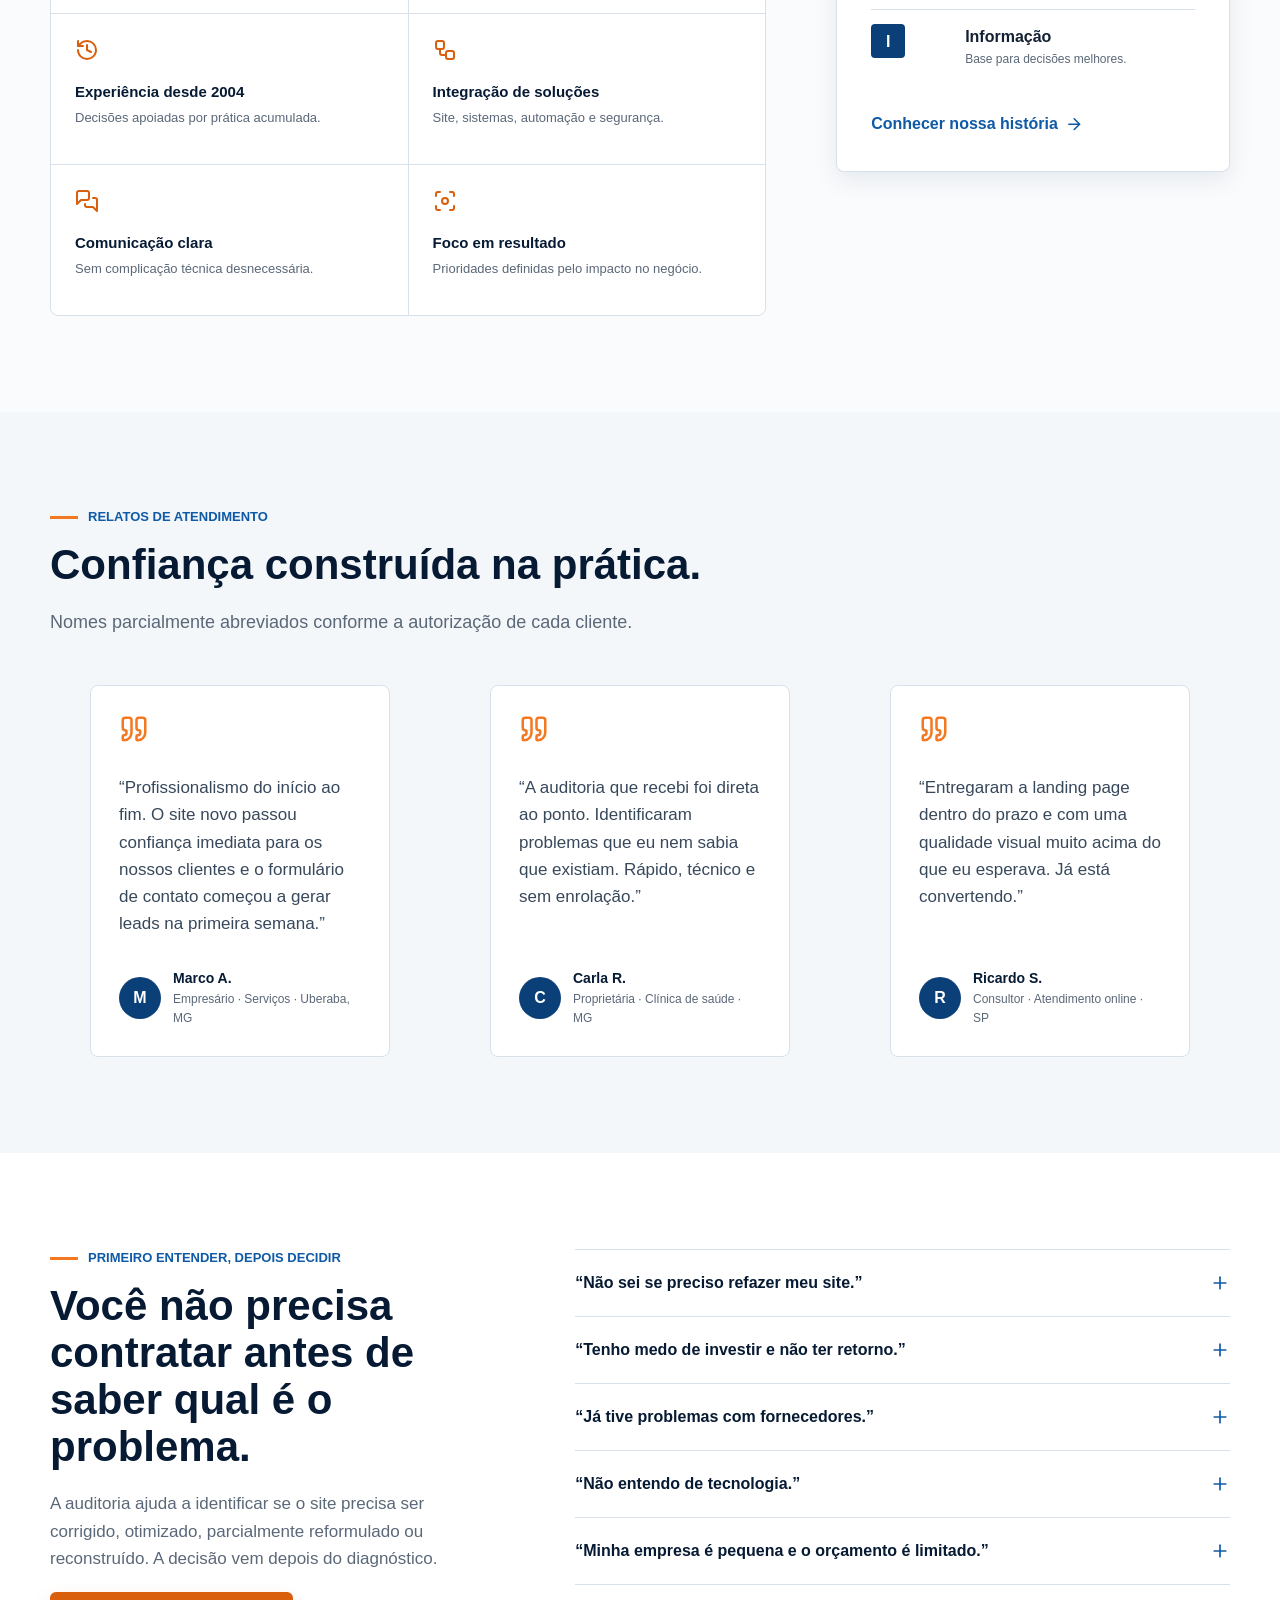
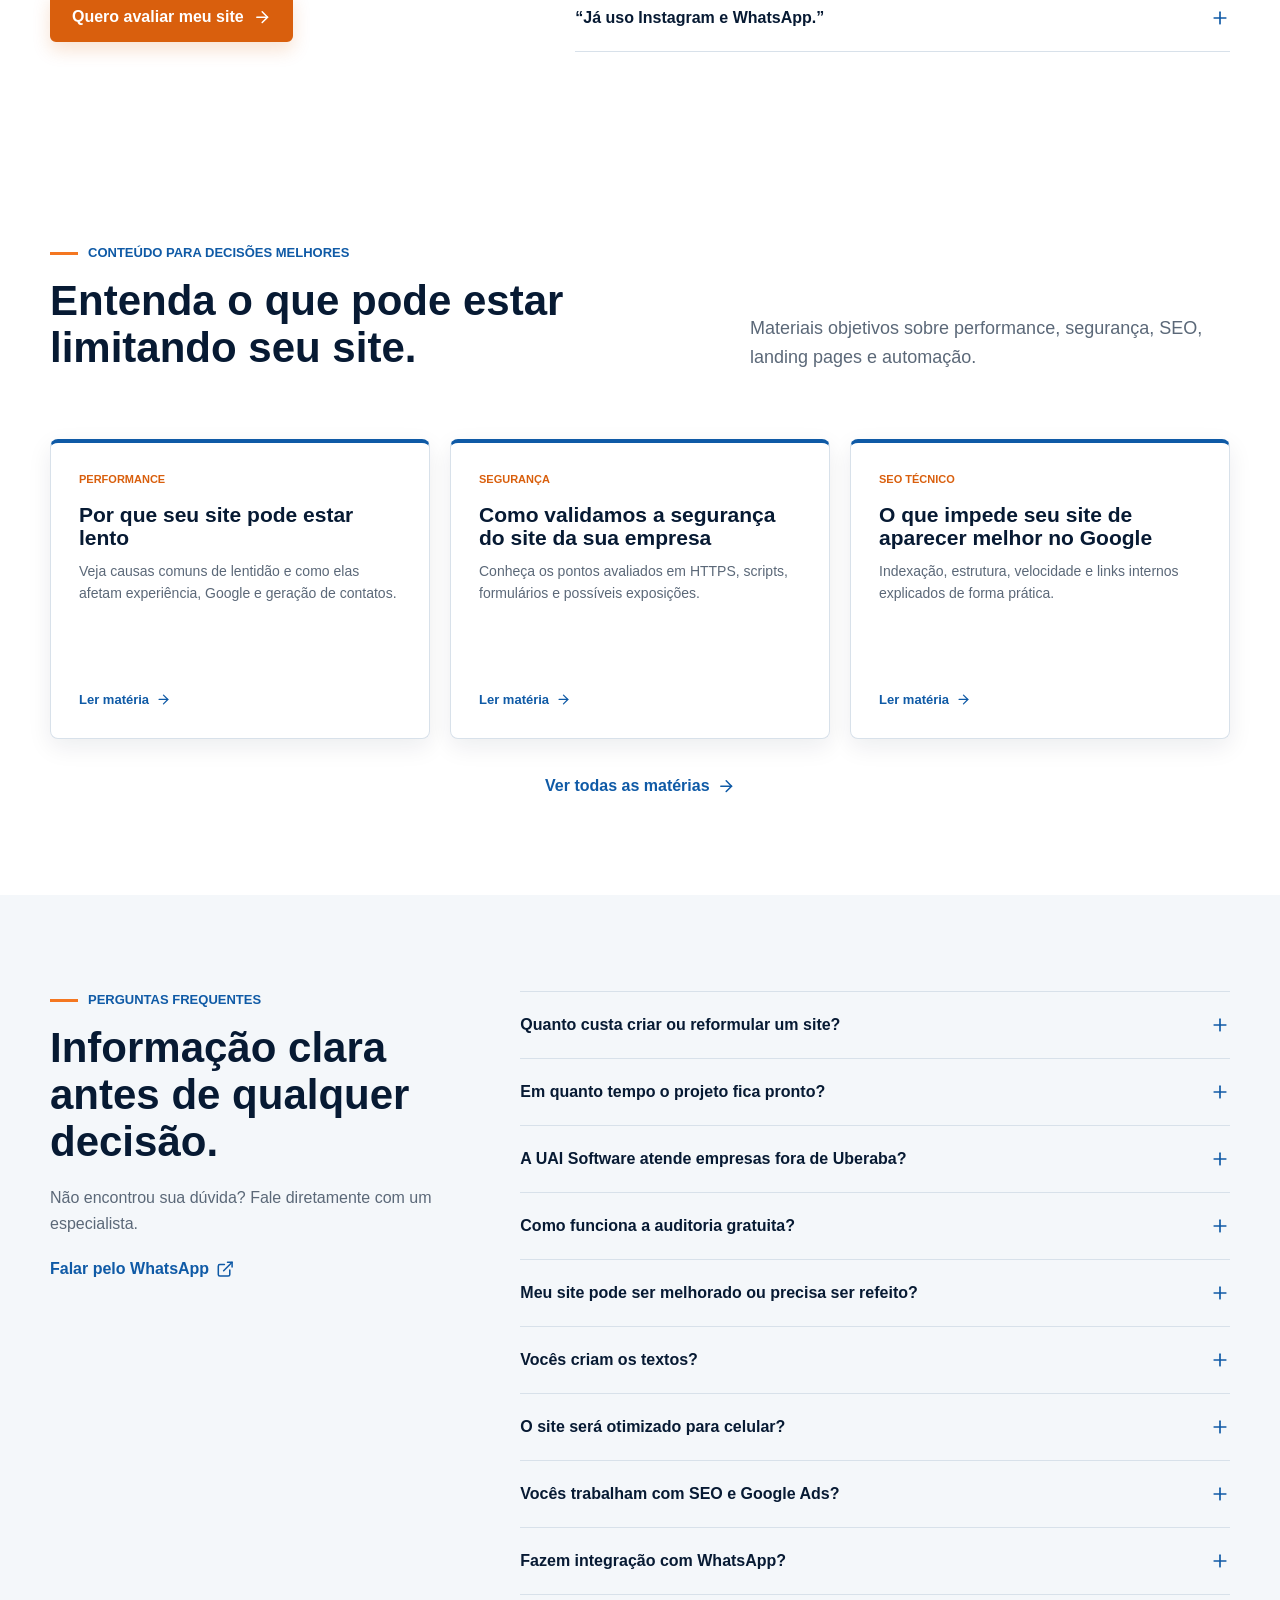
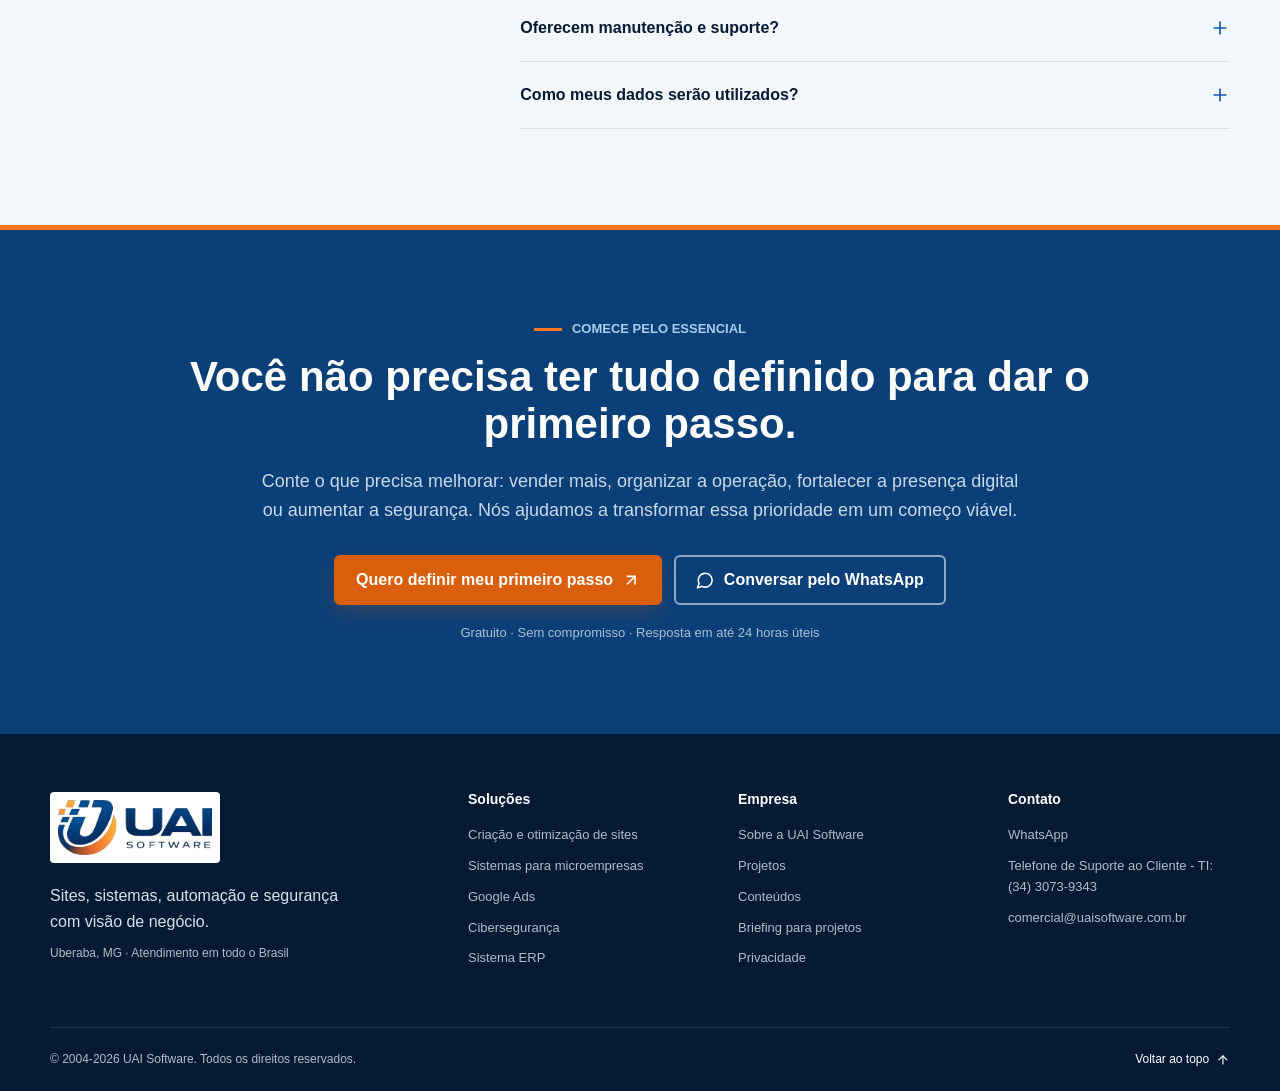
==== commit e9a17263: "Implement purpose-driven homepage messaging" ====
--- a/index.html
+++ b/index.html
@@ -4,7 +4,7 @@
     <meta charset="UTF-8">
     <meta name="viewport" content="width=device-width, initial-scale=1.0">
     <title>Criação de Sites e Sistemas para Empresas | UAI Software</title>
-    <meta name="description" content="Criação de sites, sistemas de gestão, SEO, Google Ads e segurança digital para micro, pequenas e médias empresas. Atendimento em todo o Brasil.">
+    <meta name="description" content="Sites e sistemas para micro, pequenas e médias empresas venderem melhor, organizarem a operação e crescerem com segurança. Atendimento em todo o Brasil.">
     <meta name="robots" content="index, follow, max-snippet:-1, max-image-preview:large, max-video-preview:-1">
     <meta name="author" content="UAI Software">
     <meta name="theme-color" content="#0b3f78">
@@ -15,21 +15,21 @@
     <link rel="preload" href="assets/uai-software-logo.webp" as="image" type="image/webp">
     <link rel="preconnect" href="https://www.googletagmanager.com">
     <link rel="dns-prefetch" href="https://formsubmit.co">
-    <link rel="stylesheet" href="assets/site.css?v=20260910-1">
+    <link rel="stylesheet" href="assets/site.css?v=20261103-1">
     <link rel="stylesheet" href="/assets/analytics.css?v=20260724-1">
     <script src="/assets/analytics.js?v=20260904-1"></script>
 
     <meta property="og:type" content="website">
     <meta property="og:site_name" content="UAI Software">
     <meta property="og:title" content="Sites e sistemas para empresas | UAI Software">
-    <meta property="og:description" content="Tecnologia para atrair clientes, organizar a operação e apoiar o crescimento de micro, pequenas e médias empresas.">
+    <meta property="og:description" content="Tecnologia útil para sua empresa vender melhor, organizar a operação e crescer com segurança.">
     <meta property="og:url" content="https://uaisoftware.com.br/">
     <meta property="og:image" content="https://uaisoftware.com.br/assets/uai-software-logo.webp">
     <meta property="og:image:alt" content="Logomarca da UAI Software">
     <meta property="og:locale" content="pt_BR">
     <meta name="twitter:card" content="summary_large_image">
     <meta name="twitter:title" content="Sites e sistemas para empresas | UAI Software">
-    <meta name="twitter:description" content="Sites, sistemas de gestão, SEO, Google Ads e segurança digital para empresas em todo o Brasil.">
+    <meta name="twitter:description" content="Sites e sistemas para sua empresa vender melhor, trabalhar com controle e crescer com segurança.">
     <meta name="twitter:image" content="https://uaisoftware.com.br/assets/uai-software-logo.webp">
 
     <script type="application/ld+json">
@@ -164,7 +164,7 @@
     <div class="site-head">
         <div class="trust-bar">
             <div class="shell trust-bar__inner">
-                <p>Desde 2004 ajudando empresas brasileiras a transformar tecnologia em resultados.</p>
+                <p>Desde 2004 tornando a tecnologia mais útil para empresas brasileiras.</p>
                 <span><svg class="lucide lucide-map-pin" aria-hidden="true" viewBox="0 0 24 24" fill="none" stroke="currentColor" stroke-width="2" stroke-linecap="round" stroke-linejoin="round"><use href="/assets/lucide-icons.svg#map-pin"></use></svg> Atendimento em todo o Brasil</span>
             </div>
         </div>
@@ -203,13 +203,13 @@
         <section class="hero" aria-labelledby="hero-title">
             <div class="shell hero__grid">
                 <div class="hero__content reveal">
-                    <p class="eyebrow">UAI Software | Tecnologia para empresas desde 2004</p>
-                    <h1 id="hero-title">Criação de sites e sistemas para empresas.</h1>
-                    <p class="hero__lead">Criamos sites que geram oportunidades e sistemas de gestão que organizam vendas, estoque, financeiro e serviços. Soluções dimensionadas para a realidade de cada empresa.</p>
+                    <p class="eyebrow">UAI Software | Tecnologia útil para empresas desde 2004</p>
+                    <h1 id="hero-title">Sites e sistemas para sua empresa vender melhor e trabalhar com mais controle.</h1>
+                    <p class="hero__lead">Transformamos objetivos de negócio em soluções práticas: sites que geram oportunidades e sistemas que organizam vendas, estoque, financeiro e serviços. Começamos pelo que mais impacta sua empresa e evoluímos com clareza.</p>
 
                     <div class="hero__actions">
                         <a class="button" href="#auditoria" data-track="audit_click" data-label="hero">
-                            Quero falar sobre meu projeto
+                            Quero definir meu próximo passo
                             <svg class="lucide lucide-arrow-right" aria-hidden="true" viewBox="0 0 24 24" fill="none" stroke="currentColor" stroke-width="2" stroke-linecap="round" stroke-linejoin="round"><use href="/assets/lucide-icons.svg#arrow-right"></use></svg>
                         </a>
                         <a class="button button--secondary" href="sistemas-para-microempresas.html" data-track="systems_page_click" data-label="hero_sistemas">
@@ -283,6 +283,26 @@
             </div>
         </section>
 
+        <section class="purpose-band" id="proposito" aria-labelledby="purpose-title">
+            <div class="shell purpose-band__grid">
+                <div class="purpose-band__content reveal">
+                    <p class="eyebrow eyebrow--light">Por que existimos</p>
+                    <h2 id="purpose-title">Fazer a tecnologia trabalhar a favor de quem empreende.</h2>
+                    <p>Nossa direção é simples: reduzir barreiras que consomem tempo, escondem oportunidades e dificultam o crescimento. Cada projeto deve tornar a empresa mais clara para o cliente, mais organizada por dentro e mais preparada para avançar.</p>
+                </div>
+                <div class="purpose-band__principle reveal" aria-label="Princípio da UAI Software">
+                    <span>Nosso princípio</span>
+                    <strong>Tecnologia útil.<br>Negócio mais forte.</strong>
+                    <p>Se a solução não simplifica uma decisão, uma venda ou uma rotina, ela ainda não está pronta.</p>
+                </div>
+            </div>
+            <div class="shell purpose-band__outcomes" aria-label="Resultados que orientam nossos projetos">
+                <div class="reveal"><svg class="lucide lucide-messages-square" aria-hidden="true" viewBox="0 0 24 24" fill="none" stroke="currentColor" stroke-width="2" stroke-linecap="round" stroke-linejoin="round"><use href="/assets/lucide-icons.svg#messages-square"></use></svg><p><strong>Vender com clareza</strong><span>Uma proposta fácil de entender e um próximo passo evidente.</span></p></div>
+                <div class="reveal"><svg class="lucide lucide-clipboard-list" aria-hidden="true" viewBox="0 0 24 24" fill="none" stroke="currentColor" stroke-width="2" stroke-linecap="round" stroke-linejoin="round"><use href="/assets/lucide-icons.svg#clipboard-list"></use></svg><p><strong>Operar com controle</strong><span>Processos e informações organizados para decisões melhores.</span></p></div>
+                <div class="reveal"><svg class="lucide lucide-shield-check" aria-hidden="true" viewBox="0 0 24 24" fill="none" stroke="currentColor" stroke-width="2" stroke-linecap="round" stroke-linejoin="round"><use href="/assets/lucide-icons.svg#shield-check"></use></svg><p><strong>Crescer com segurança</strong><span>Uma base digital capaz de evoluir junto com a empresa.</span></p></div>
+            </div>
+        </section>
+
         <section class="section problem" id="problemas" aria-labelledby="problem-title">
             <div class="shell">
                 <div class="section-heading reveal">
@@ -312,16 +332,16 @@
         <section class="section section--soft" id="proposta" aria-labelledby="value-title">
             <div class="shell">
                 <div class="section-heading reveal">
-                    <p class="eyebrow">Tecnologia com função comercial</p>
-                    <h2 id="value-title">Não entregamos apenas um site. Construímos um ativo comercial.</h2>
-                    <p>Seu site precisa sustentar o posicionamento da empresa e trabalhar todos os dias para gerar confiança, contatos e oportunidades.</p>
+                    <p class="eyebrow">Começar pelo que importa</p>
+                    <h2 id="value-title">Primeiro resolvemos o problema certo. Depois evoluímos a solução.</h2>
+                    <p>Em vez de acumular recursos, começamos pelo menor conjunto capaz de gerar valor real. A solução entra em uso, produz aprendizado e cresce com prioridades mais claras.</p>
                 </div>
 
                 <div class="pillar-grid">
-                    <article class="pillar reveal"><span>01</span><svg class="lucide lucide-badge-check" aria-hidden="true" viewBox="0 0 24 24" fill="none" stroke="currentColor" stroke-width="2" stroke-linecap="round" stroke-linejoin="round"><use href="/assets/lucide-icons.svg#badge-check"></use></svg><h3>Posicionamento e credibilidade</h3><p>Design profissional e comunicação clara para que o visitante entenda rapidamente por que confiar na sua empresa.</p></article>
-                    <article class="pillar reveal"><span>02</span><svg class="lucide lucide-zap" aria-hidden="true" viewBox="0 0 24 24" fill="none" stroke="currentColor" stroke-width="2" stroke-linecap="round" stroke-linejoin="round"><use href="/assets/lucide-icons.svg#zap"></use></svg><h3>Performance e experiência</h3><p>Páginas rápidas, responsivas e fáceis de navegar para reduzir desistências em qualquer dispositivo.</p></article>
-                    <article class="pillar reveal"><span>03</span><svg class="lucide lucide-target" aria-hidden="true" viewBox="0 0 24 24" fill="none" stroke="currentColor" stroke-width="2" stroke-linecap="round" stroke-linejoin="round"><use href="/assets/lucide-icons.svg#target"></use></svg><h3>Conversão e geração de leads</h3><p>Arquitetura, textos, formulários e CTAs planejados para transformar interesse em conversa comercial.</p></article>
-                    <article class="pillar reveal"><span>04</span><svg class="lucide lucide-shield-plus" aria-hidden="true" viewBox="0 0 24 24" fill="none" stroke="currentColor" stroke-width="2" stroke-linecap="round" stroke-linejoin="round"><use href="/assets/lucide-icons.svg#shield-plus"></use></svg><h3>Tecnologia, segurança e evolução</h3><p>SEO técnico, integrações e proteção em uma estrutura preparada para acompanhar o crescimento da empresa.</p></article>
+                    <article class="pillar reveal"><span>01</span><svg class="lucide lucide-focus" aria-hidden="true" viewBox="0 0 24 24" fill="none" stroke="currentColor" stroke-width="2" stroke-linecap="round" stroke-linejoin="round"><use href="/assets/lucide-icons.svg#focus"></use></svg><h3>Problema bem definido</h3><p>Objetivo, público e prioridade organizados antes de escolher recursos ou tecnologia.</p></article>
+                    <article class="pillar reveal"><span>02</span><svg class="lucide lucide-zap" aria-hidden="true" viewBox="0 0 24 24" fill="none" stroke="currentColor" stroke-width="2" stroke-linecap="round" stroke-linejoin="round"><use href="/assets/lucide-icons.svg#zap"></use></svg><h3>Primeira solução útil</h3><p>Uma entrega simples o bastante para começar e completa o bastante para produzir resultado.</p></article>
+                    <article class="pillar reveal"><span>03</span><svg class="lucide lucide-chart-no-axes-combined" aria-hidden="true" viewBox="0 0 24 24" fill="none" stroke="currentColor" stroke-width="2" stroke-linecap="round" stroke-linejoin="round"><use href="/assets/lucide-icons.svg#chart-no-axes-combined"></use></svg><h3>Validação na prática</h3><p>Uso real, conversas e métricas mostram o que funciona e o que merece ser ajustado.</p></article>
+                    <article class="pillar reveal"><span>04</span><svg class="lucide lucide-workflow" aria-hidden="true" viewBox="0 0 24 24" fill="none" stroke="currentColor" stroke-width="2" stroke-linecap="round" stroke-linejoin="round"><use href="/assets/lucide-icons.svg#workflow"></use></svg><h3>Evolução com propósito</h3><p>Novas etapas entram quando fortalecem vendas, operação, segurança ou experiência.</p></article>
                 </div>
             </div>
         </section>
@@ -330,13 +350,13 @@
             <div class="shell audit__grid">
                 <div class="audit__content reveal">
                     <p class="eyebrow eyebrow--light">Primeiro diagnóstico</p>
-                    <h2 id="audit-title">Conte o objetivo. Nós indicamos o próximo passo.</h2>
-                    <p>Site novo, melhoria, sistema, tráfego ou segurança: primeiro entendemos sua prioridade e o cenário atual da empresa.</p>
+                    <h2 id="audit-title">Conte o objetivo. Nós indicamos o primeiro passo viável.</h2>
+                    <p>Site novo, melhoria, sistema, tráfego ou segurança: primeiro entendemos sua prioridade e o cenário atual da empresa. Você não precisa chegar com a solução pronta.</p>
 
                     <ol class="steps">
-                        <li><span>1</span><div><h3>Você escolhe o que precisa</h3><p>Pedimos apenas os dados essenciais para iniciar a conversa.</p></div></li>
-                        <li><span>2</span><div><h3>Nossa equipe avalia o cenário</h3><p>Relacionamos a necessidade ao porte, à operação e ao momento da empresa.</p></div></li>
-                        <li><span>3</span><div><h3>Você recebe uma orientação objetiva</h3><p>Indicamos a solução e as prioridades, sem linguagem técnica desnecessária.</p></div></li>
+                        <li><span>1</span><div><h3>Você conta o objetivo</h3><p>Pedimos apenas o essencial para compreender o problema e a prioridade.</p></div></li>
+                        <li><span>2</span><div><h3>Nós definimos o começo mais útil</h3><p>Relacionamos impacto, porte, operação e momento da empresa.</p></div></li>
+                        <li><span>3</span><div><h3>Você recebe um caminho objetivo</h3><p>Indicamos a primeira entrega e como ela pode evoluir, sem excesso de linguagem técnica.</p></div></li>
                     </ol>
 
                     <ul class="check-list check-list--light">
@@ -690,11 +710,11 @@
 
         <section class="final-cta" id="contato" aria-labelledby="final-title">
             <div class="shell final-cta__inner reveal">
-                <p class="eyebrow eyebrow--light">O próximo passo é simples</p>
-                <h2 id="final-title">O próximo avanço da sua empresa pode começar com uma conversa objetiva.</h2>
-                <p>Conte se você precisa criar um site, melhorar resultados, organizar a operação com um sistema ou reforçar a segurança. Indicamos o caminho mais adequado.</p>
+                <p class="eyebrow eyebrow--light">Comece pelo essencial</p>
+                <h2 id="final-title">Você não precisa ter tudo definido para dar o primeiro passo.</h2>
+                <p>Conte o que precisa melhorar: vender mais, organizar a operação, fortalecer a presença digital ou aumentar a segurança. Nós ajudamos a transformar essa prioridade em um começo viável.</p>
                 <div class="final-cta__actions">
-                    <a class="button" href="#auditoria" data-track="audit_click" data-label="cta_final">Quero falar sobre meu projeto <svg class="lucide lucide-arrow-up-right" aria-hidden="true" viewBox="0 0 24 24" fill="none" stroke="currentColor" stroke-width="2" stroke-linecap="round" stroke-linejoin="round"><use href="/assets/lucide-icons.svg#arrow-up-right"></use></svg></a>
+                    <a class="button" href="#auditoria" data-track="audit_click" data-label="cta_final">Quero definir meu primeiro passo <svg class="lucide lucide-arrow-up-right" aria-hidden="true" viewBox="0 0 24 24" fill="none" stroke="currentColor" stroke-width="2" stroke-linecap="round" stroke-linejoin="round"><use href="/assets/lucide-icons.svg#arrow-up-right"></use></svg></a>
                     <a class="button button--light" href="https://wa.me/5534988977879?text=Ol%C3%A1%2C%20quero%20conversar%20sobre%20um%20projeto%20para%20minha%20empresa." target="_blank" rel="noopener noreferrer" data-track="whatsapp_click" data-label="cta_final"><svg class="lucide lucide-message-circle" aria-hidden="true" viewBox="0 0 24 24" fill="none" stroke="currentColor" stroke-width="2" stroke-linecap="round" stroke-linejoin="round"><use href="/assets/lucide-icons.svg#message-circle"></use></svg> Conversar pelo WhatsApp</a>
                 </div>
                 <p class="final-cta__note">Gratuito · Sem compromisso · Resposta em até 24 horas úteis</p>
--- a/assets/site.css
+++ b/assets/site.css
@@ -741,6 +741,112 @@
     font-size: 12px;
 }
 
+.purpose-band {
+    padding-block: 88px 0;
+    color: var(--white);
+    background: var(--blue-950);
+}
+
+.purpose-band__grid {
+    display: grid;
+    grid-template-columns: minmax(0, 1.15fr) minmax(320px, 0.65fr);
+    align-items: start;
+    gap: 80px;
+}
+
+.purpose-band__content h2 {
+    max-width: 760px;
+    color: var(--white);
+}
+
+.purpose-band__content > p:last-child {
+    max-width: 760px;
+    margin-bottom: 0;
+    color: #bfd2e4;
+    font-size: 18px;
+}
+
+.purpose-band__principle {
+    padding-left: 32px;
+    border-left: 3px solid var(--orange-500);
+}
+
+.purpose-band__principle span,
+.purpose-band__principle strong {
+    display: block;
+}
+
+.purpose-band__principle span {
+    margin-bottom: 12px;
+    color: #8fb9db;
+    font-size: 12px;
+    font-weight: 800;
+    text-transform: uppercase;
+}
+
+.purpose-band__principle strong {
+    color: var(--white);
+    font-size: 30px;
+    line-height: 1.2;
+}
+
+.purpose-band__principle p {
+    margin: 18px 0 0;
+    color: #bfd2e4;
+}
+
+.purpose-band__outcomes {
+    margin-top: 64px;
+    display: grid;
+    grid-template-columns: repeat(3, minmax(0, 1fr));
+    border-top: 1px solid rgba(255,255,255,0.14);
+}
+
+.purpose-band__outcomes > div {
+    min-height: 150px;
+    padding: 32px;
+    display: flex;
+    align-items: flex-start;
+    gap: 16px;
+    border-right: 1px solid rgba(255,255,255,0.14);
+}
+
+.purpose-band__outcomes > div:first-child {
+    padding-left: 0;
+}
+
+.purpose-band__outcomes > div:last-child {
+    padding-right: 0;
+    border-right: 0;
+}
+
+.purpose-band__outcomes svg {
+    width: 28px;
+    height: 28px;
+    flex: 0 0 auto;
+    color: var(--orange-500);
+}
+
+.purpose-band__outcomes p {
+    margin: 0;
+}
+
+.purpose-band__outcomes strong,
+.purpose-band__outcomes span {
+    display: block;
+}
+
+.purpose-band__outcomes strong {
+    margin-bottom: 4px;
+    color: var(--white);
+    font-size: 17px;
+}
+
+.purpose-band__outcomes span {
+    color: #a9bfd2;
+    font-size: 14px;
+}
+
 .section {
     padding-block: 96px;
 }
@@ -2899,6 +3005,15 @@
         padding-left: 0;
     }
 
+    .purpose-band__grid {
+        grid-template-columns: 1fr;
+        gap: 44px;
+    }
+
+    .purpose-band__principle {
+        max-width: 640px;
+    }
+
     .section-heading--split {
         grid-template-columns: 1fr;
         gap: 4px;
@@ -3240,6 +3355,44 @@
 
     .proof-band__grid div:last-child {
         padding-bottom: 0;
+        border-bottom: 0;
+    }
+
+    .purpose-band {
+        padding-top: 64px;
+    }
+
+    .purpose-band__grid {
+        gap: 34px;
+    }
+
+    .purpose-band__content > p:last-child {
+        font-size: 16px;
+    }
+
+    .purpose-band__principle {
+        padding-left: 22px;
+    }
+
+    .purpose-band__principle strong {
+        font-size: 26px;
+    }
+
+    .purpose-band__outcomes {
+        margin-top: 46px;
+        grid-template-columns: 1fr;
+    }
+
+    .purpose-band__outcomes > div,
+    .purpose-band__outcomes > div:first-child,
+    .purpose-band__outcomes > div:last-child {
+        min-height: 0;
+        padding: 24px 0;
+        border-right: 0;
+        border-bottom: 1px solid rgba(255,255,255,0.14);
+    }
+
+    .purpose-band__outcomes > div:last-child {
         border-bottom: 0;
     }
 
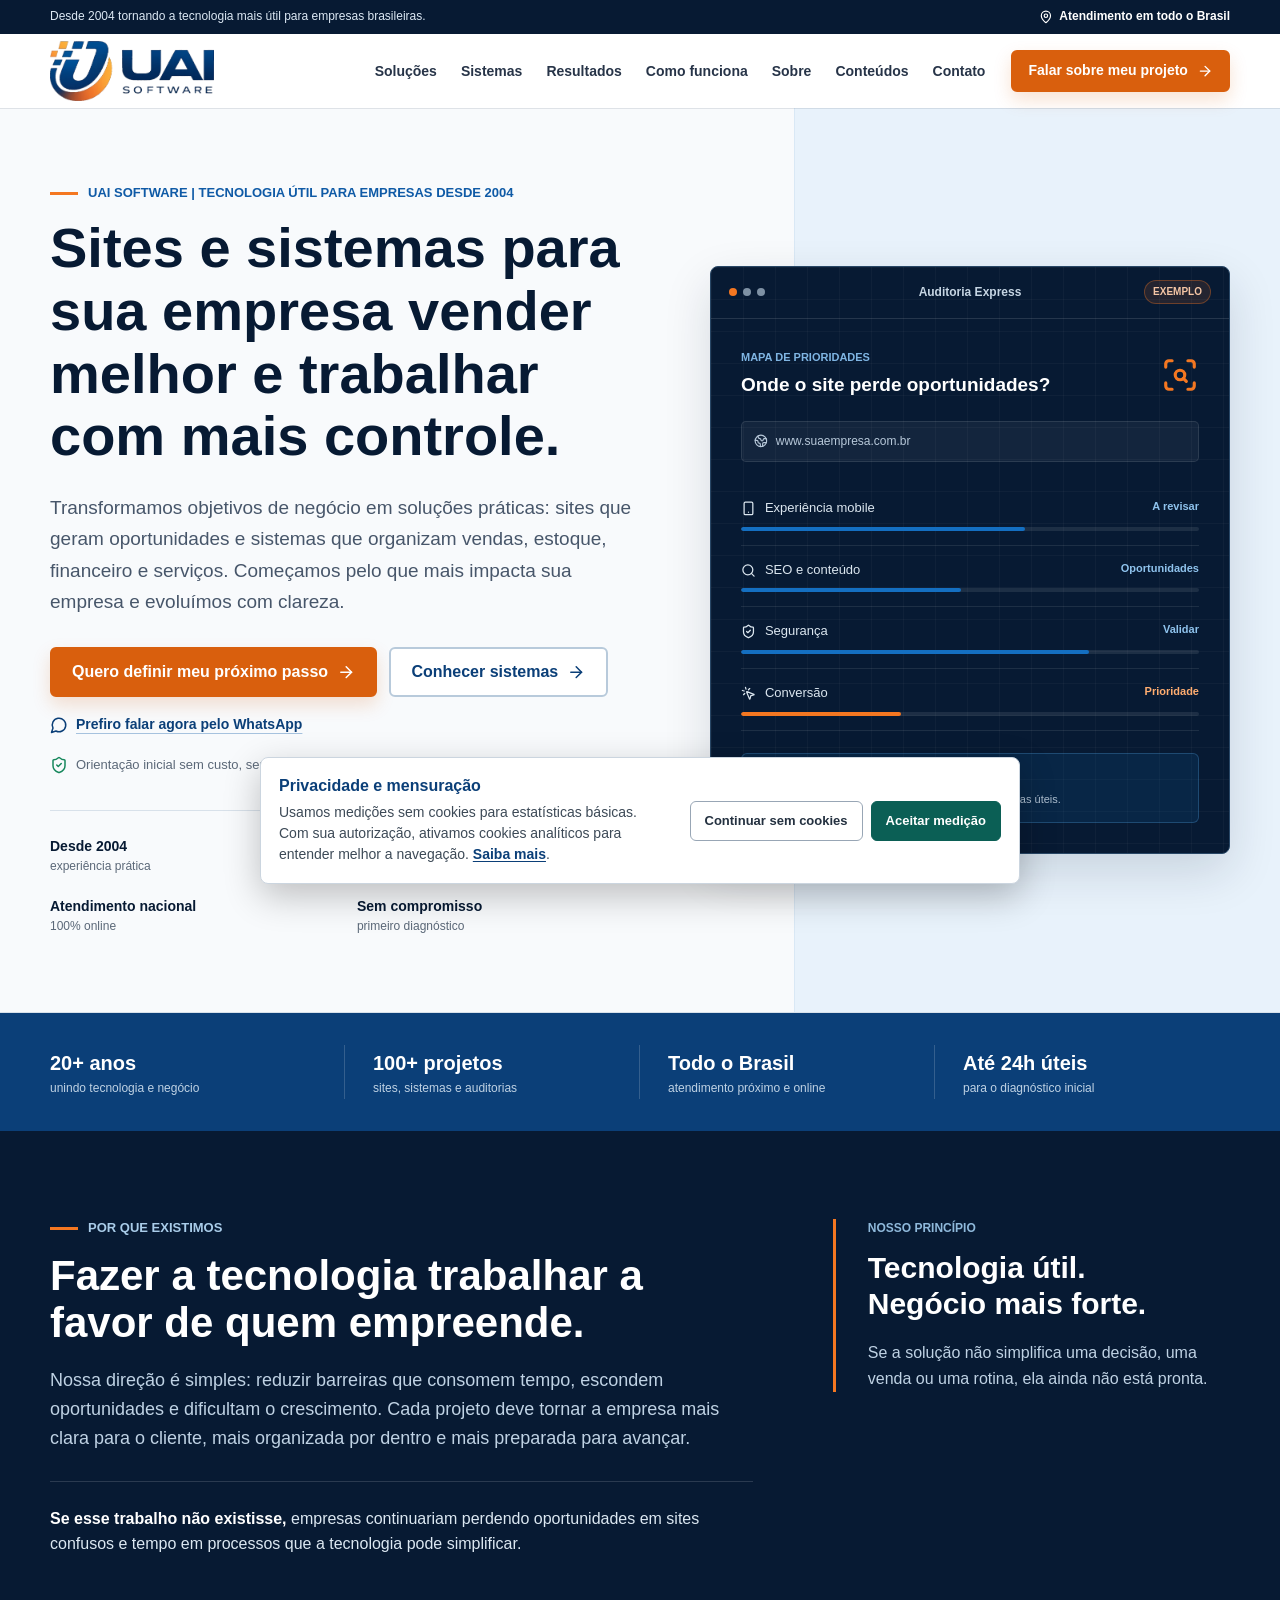
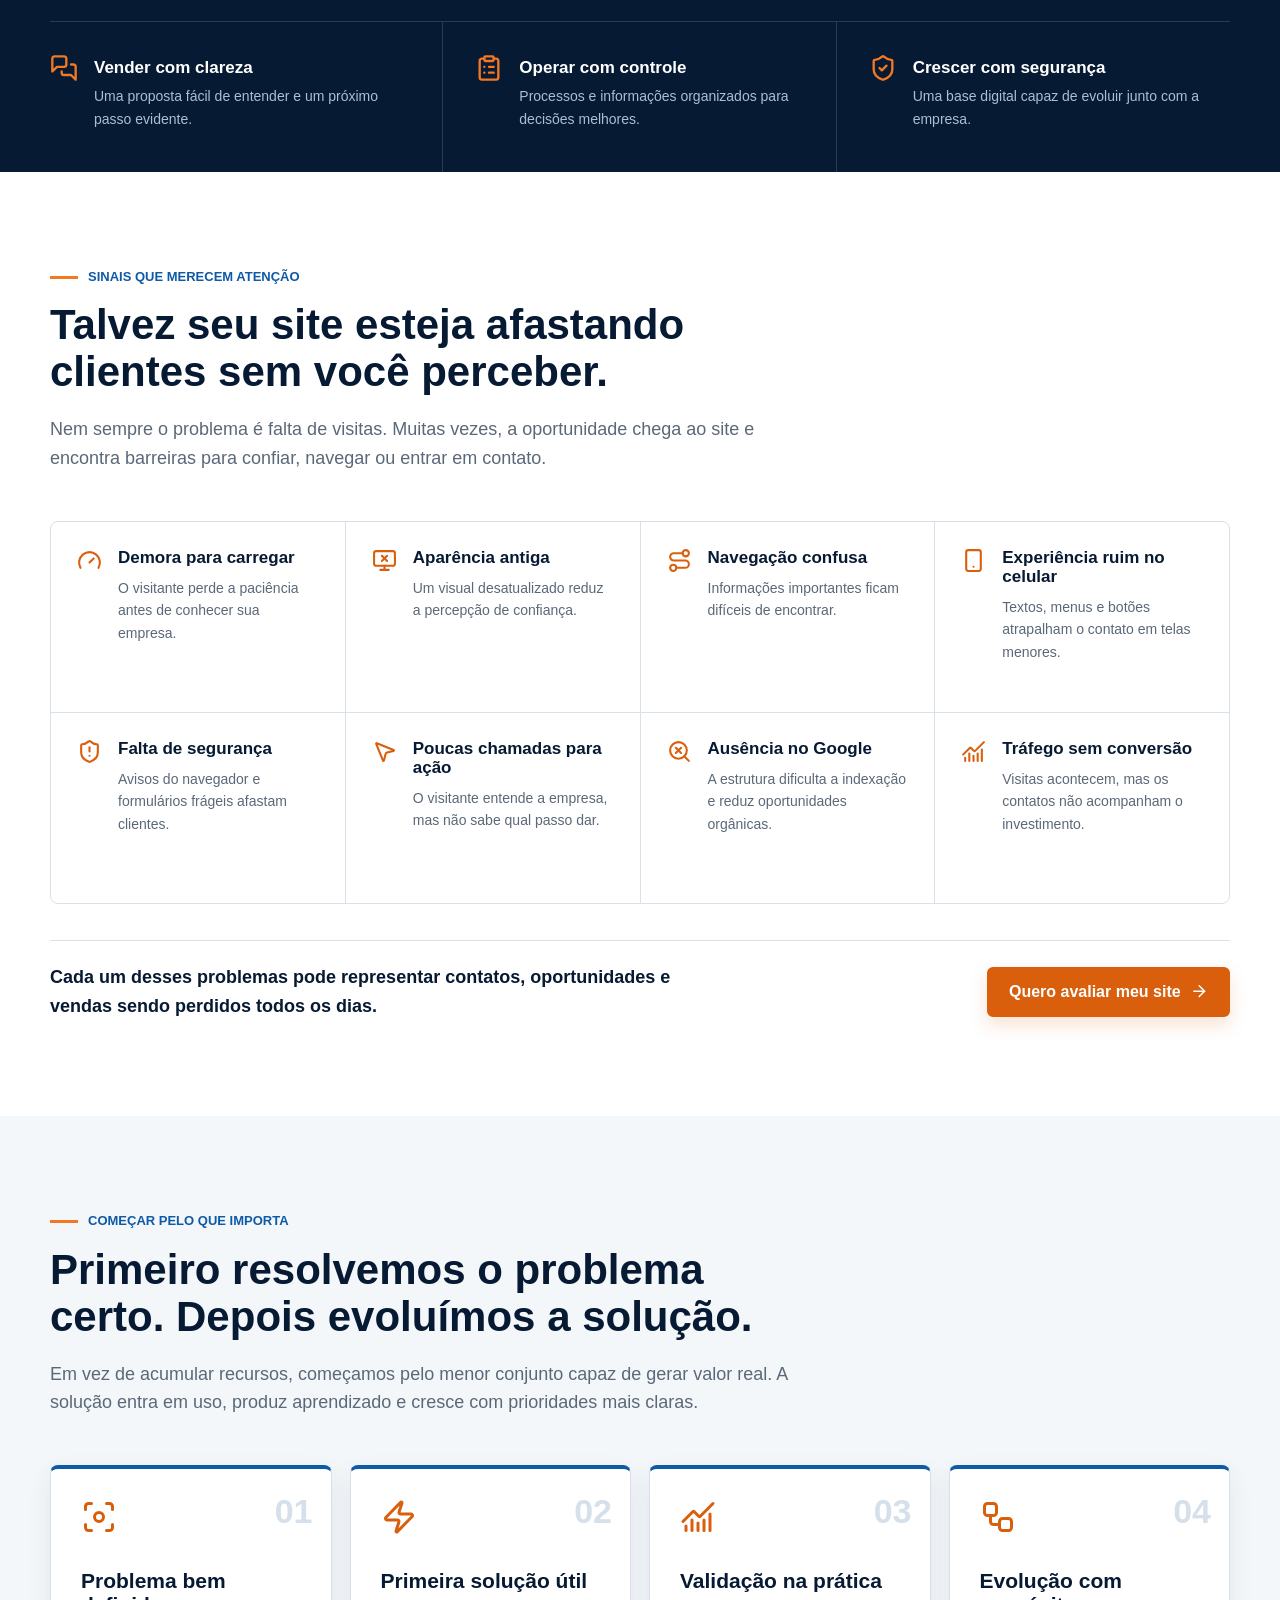
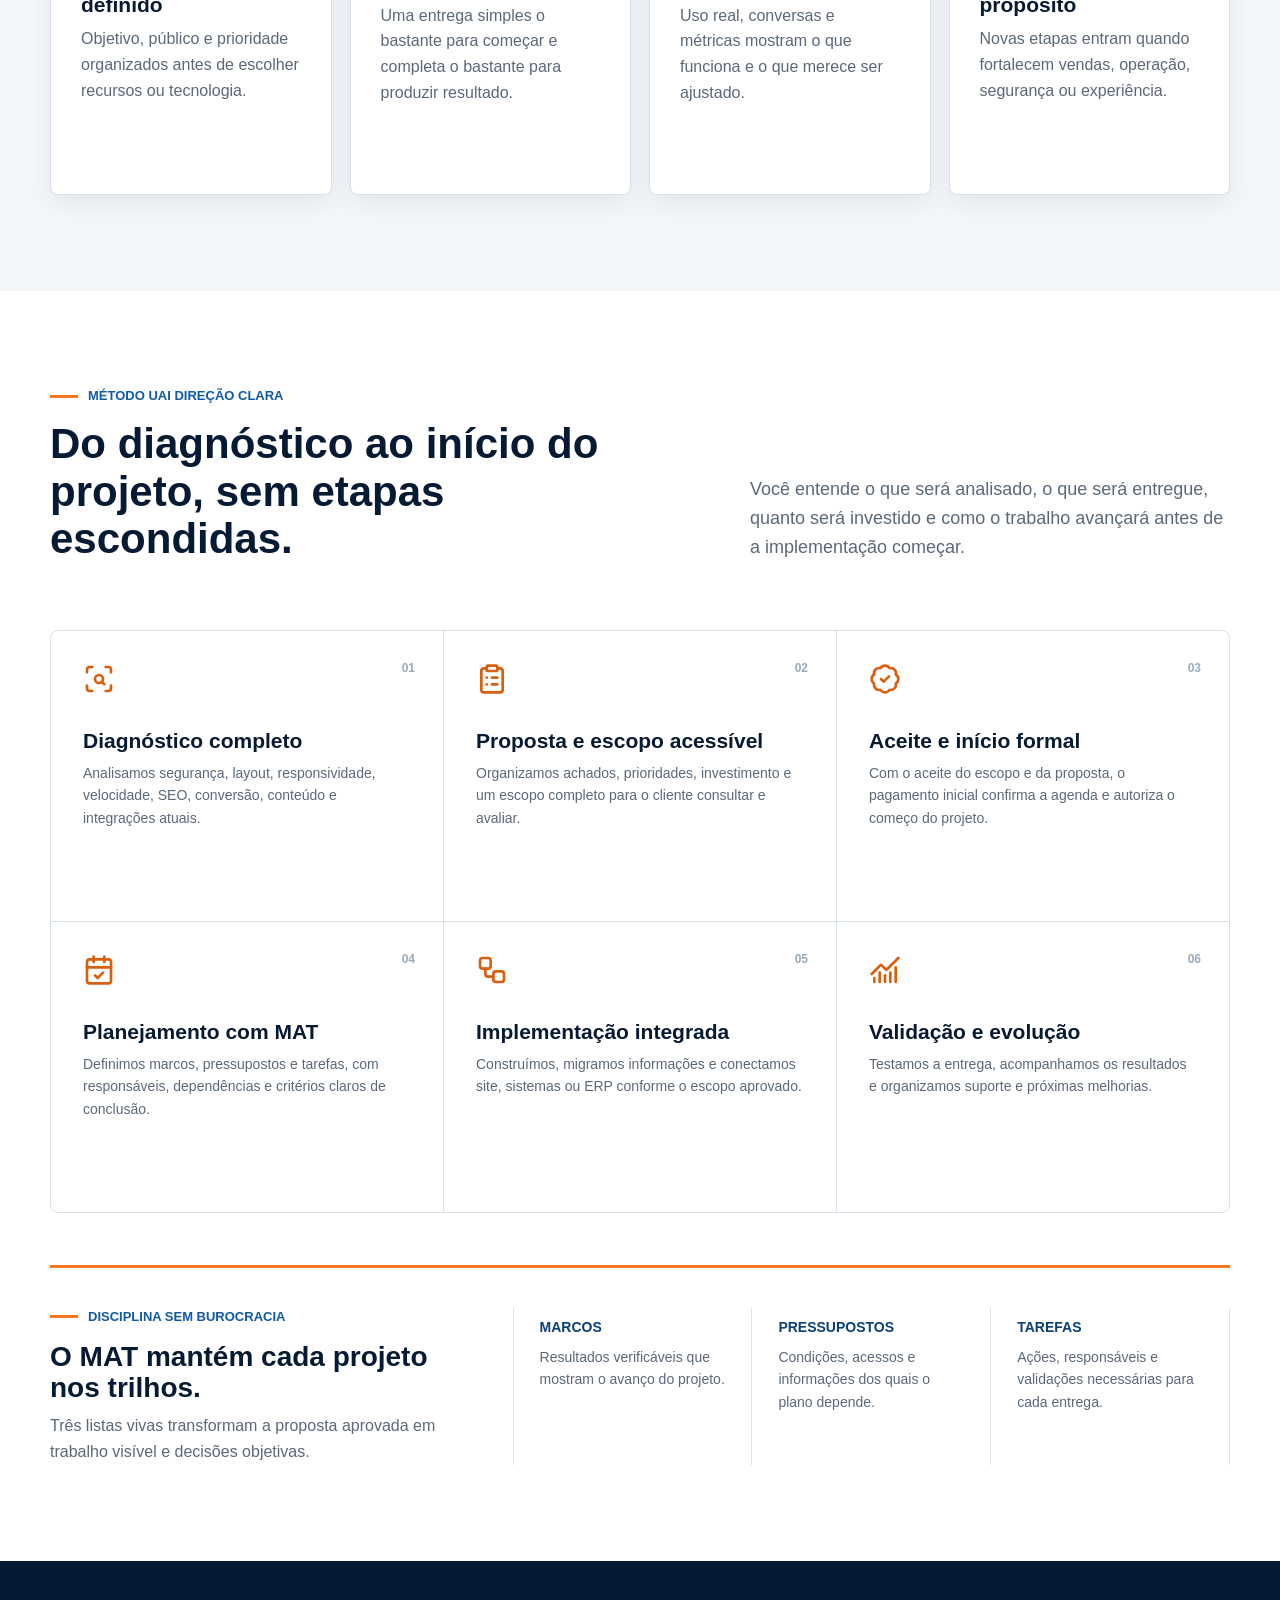
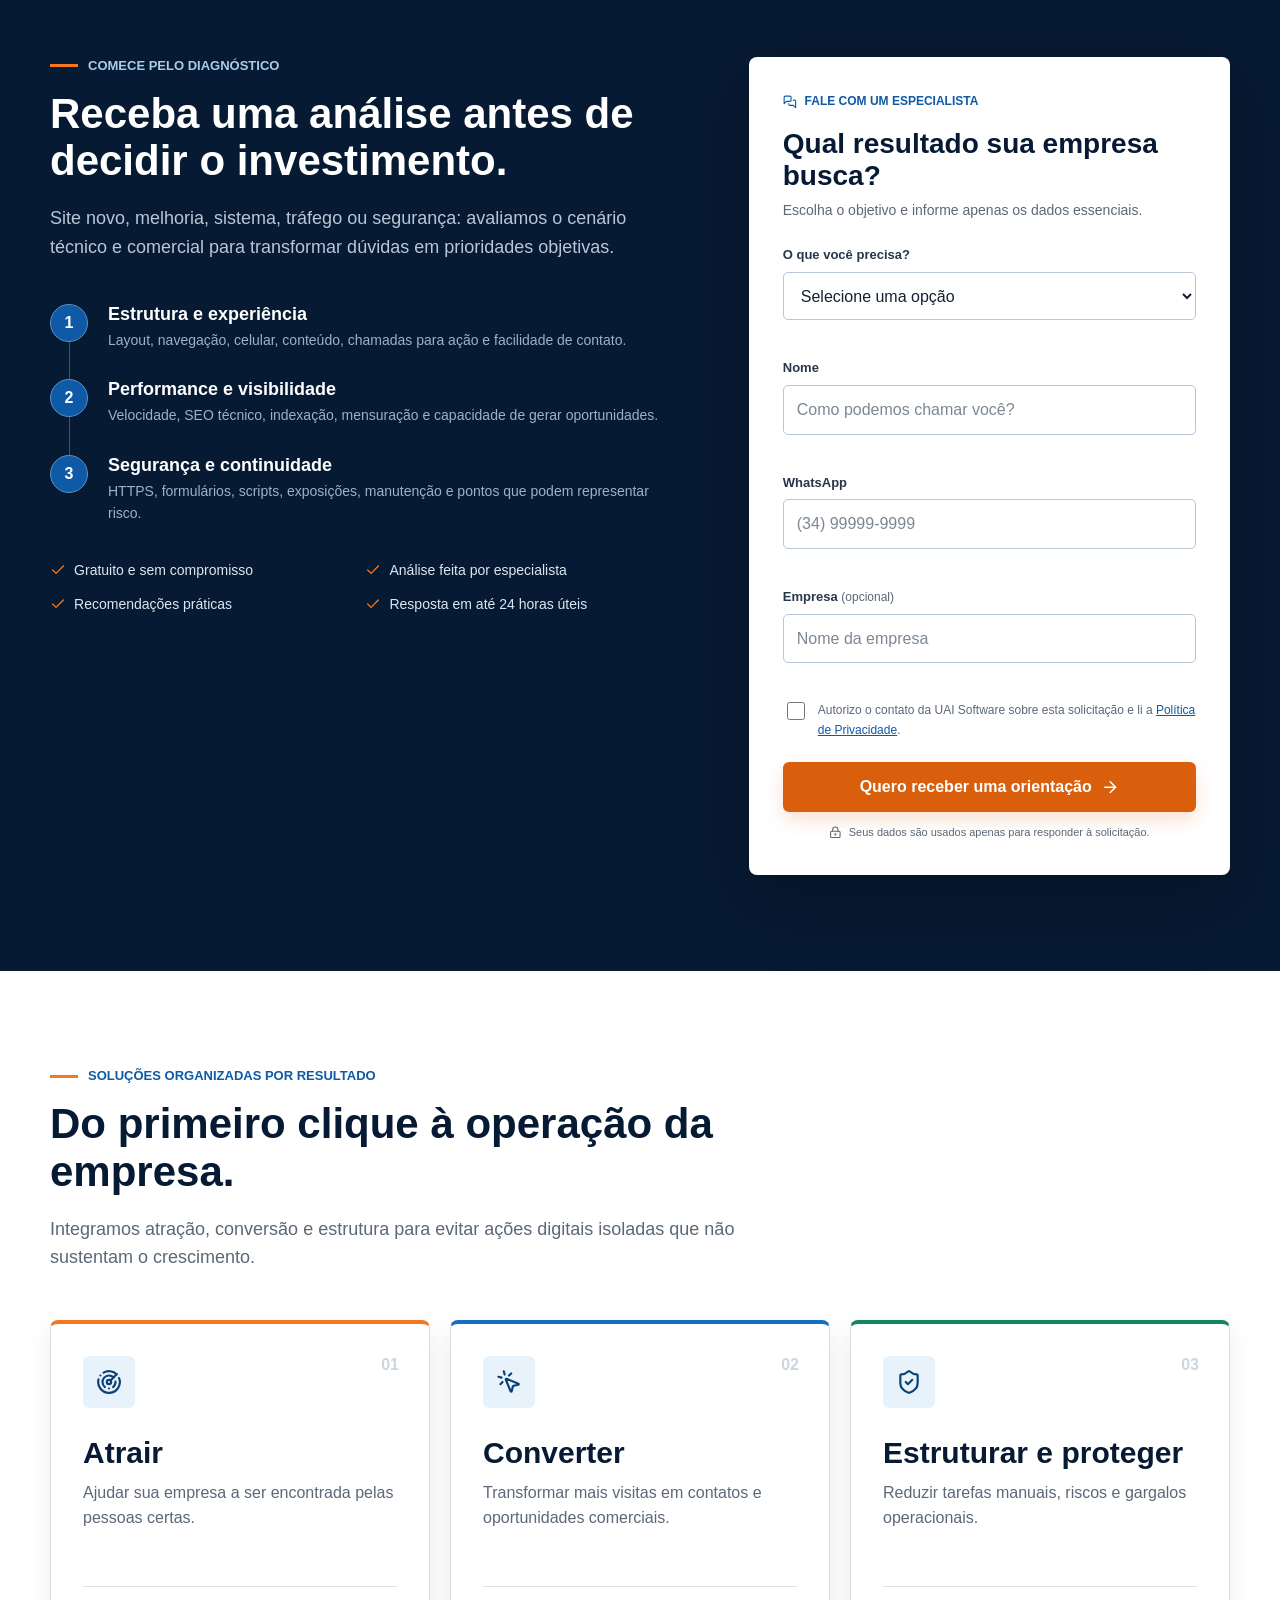
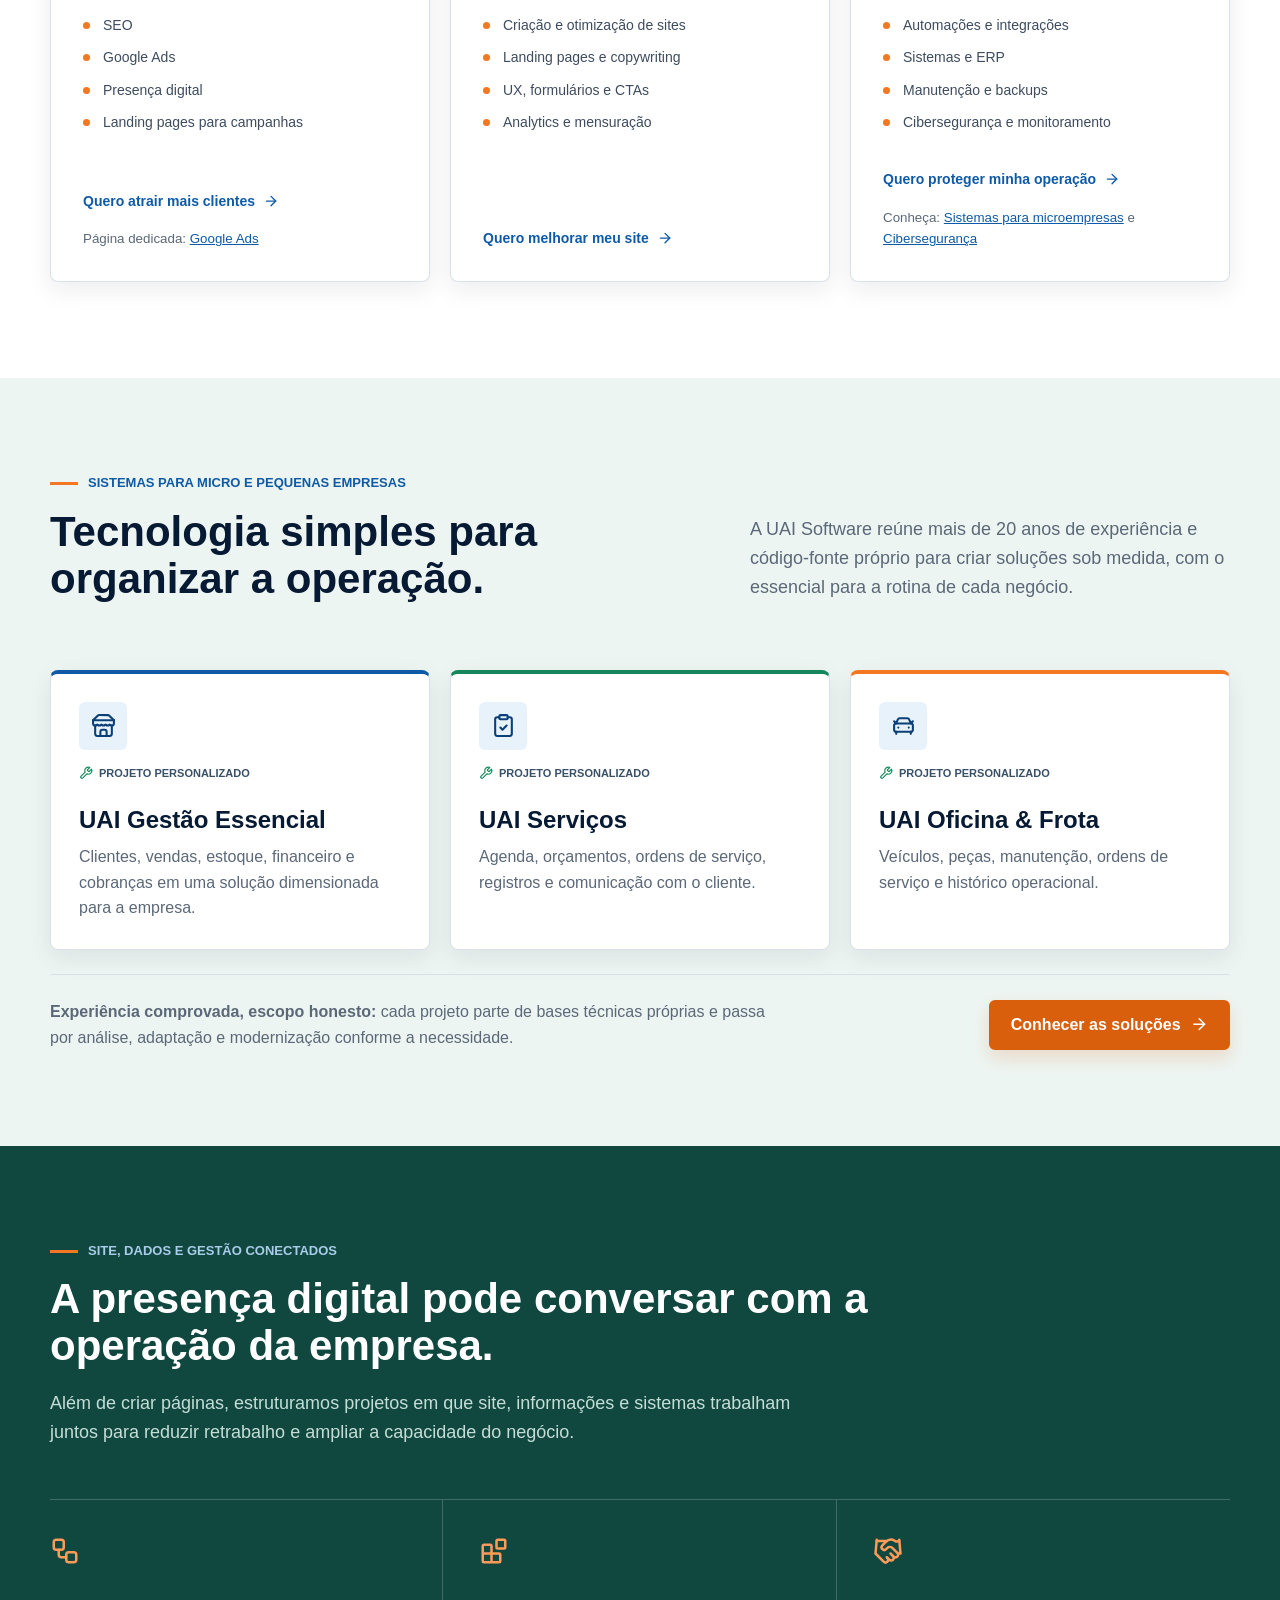
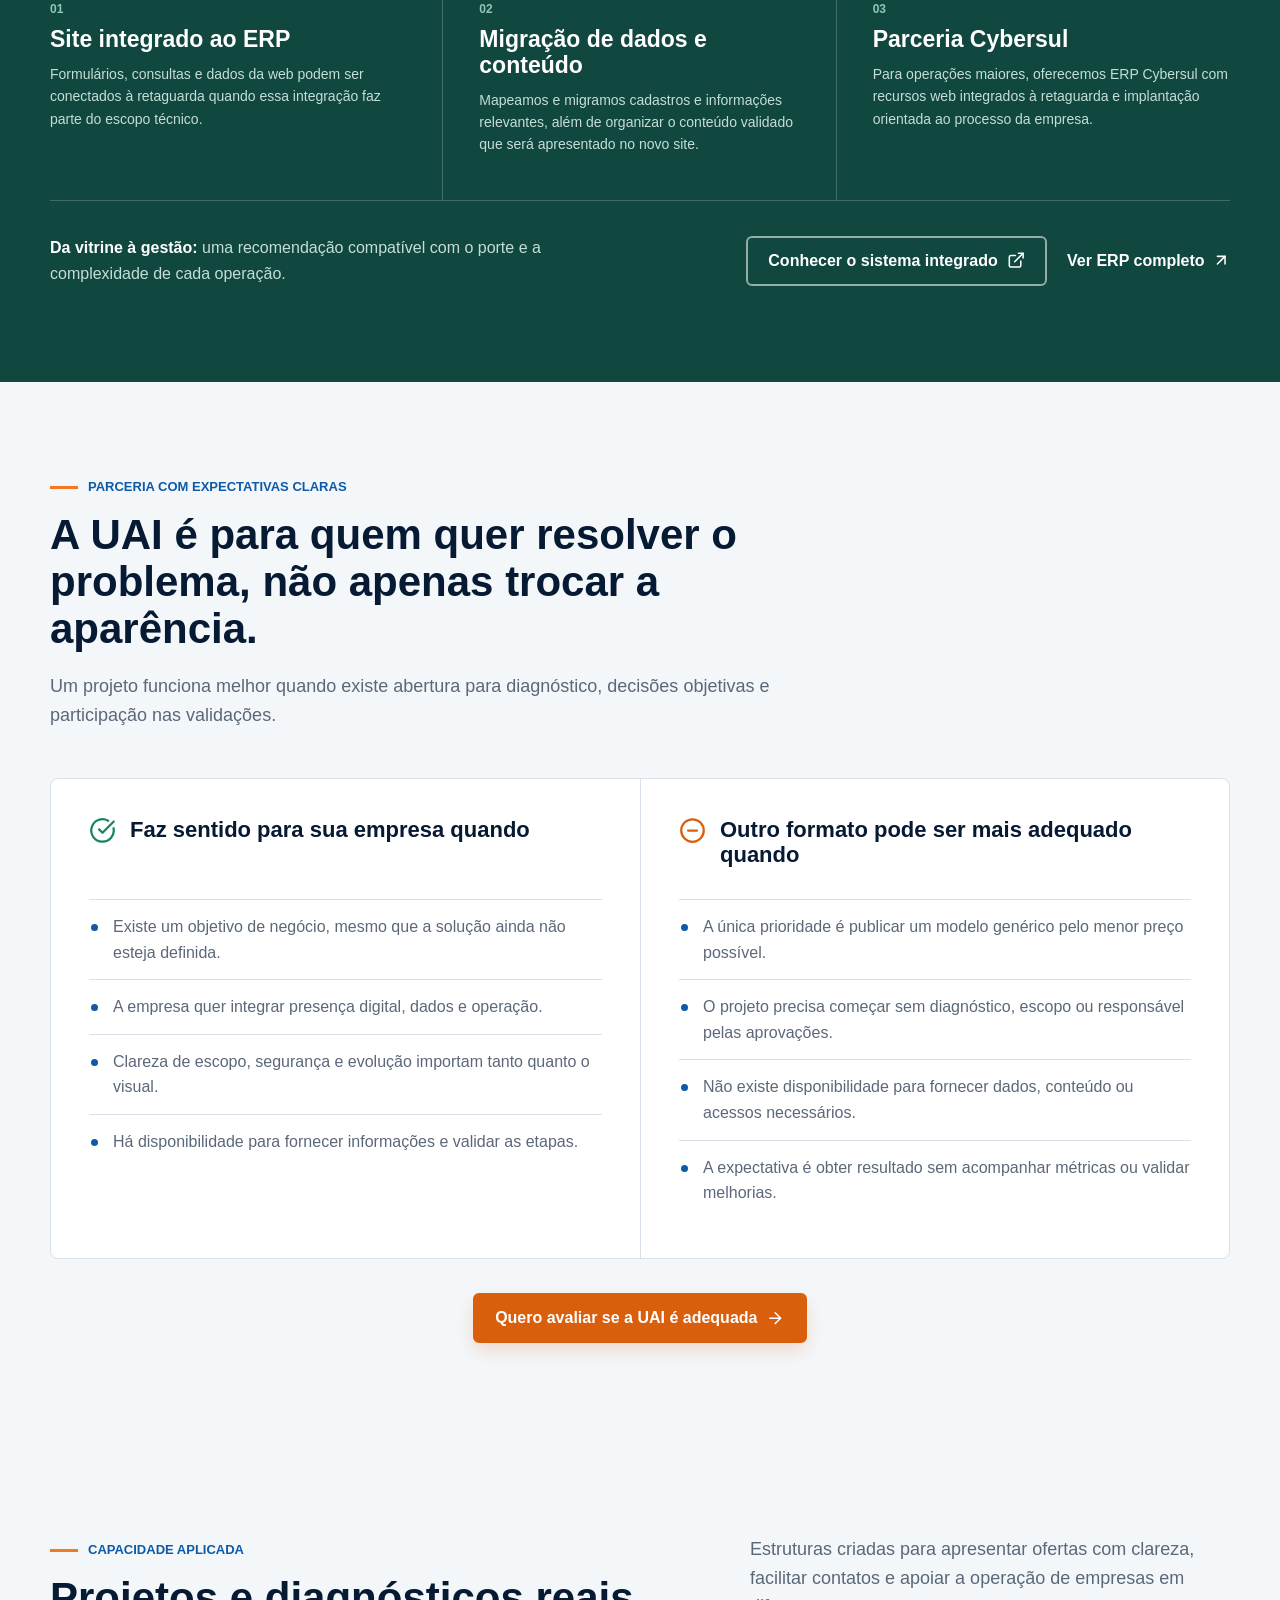
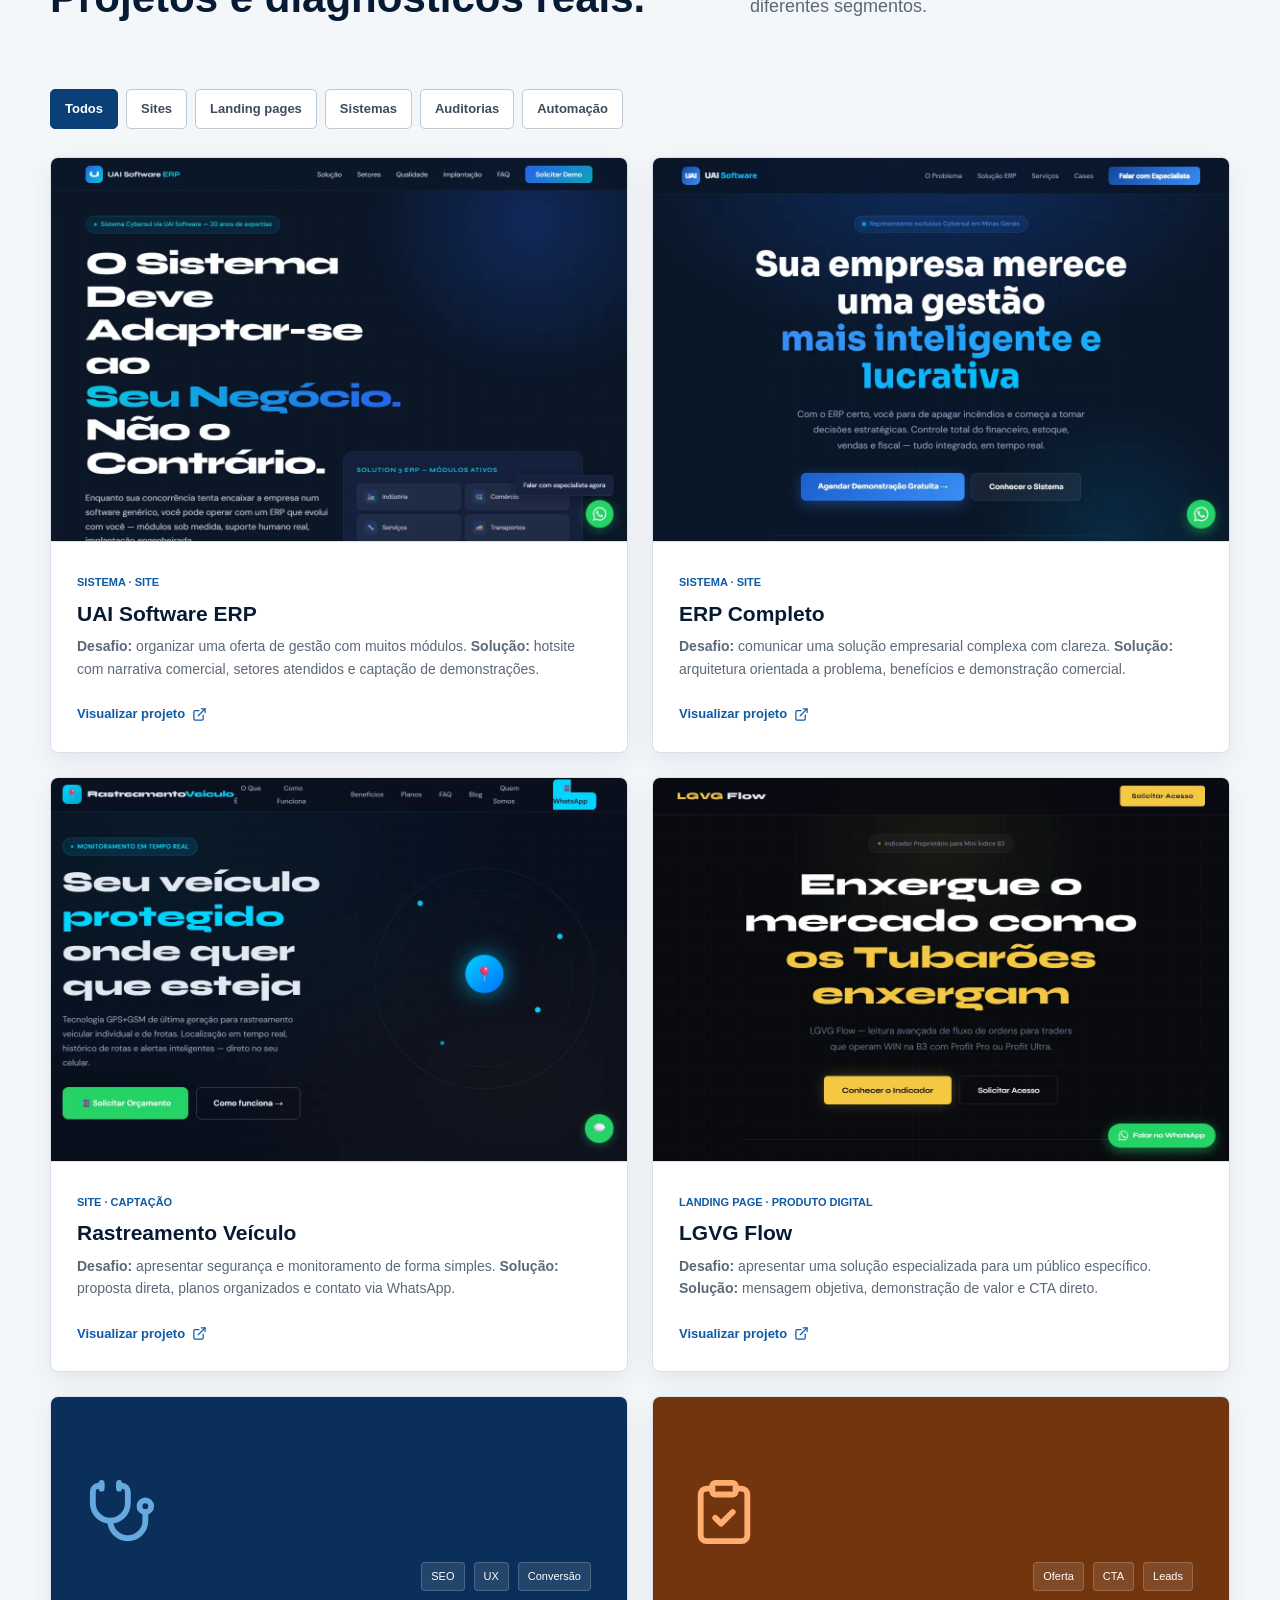
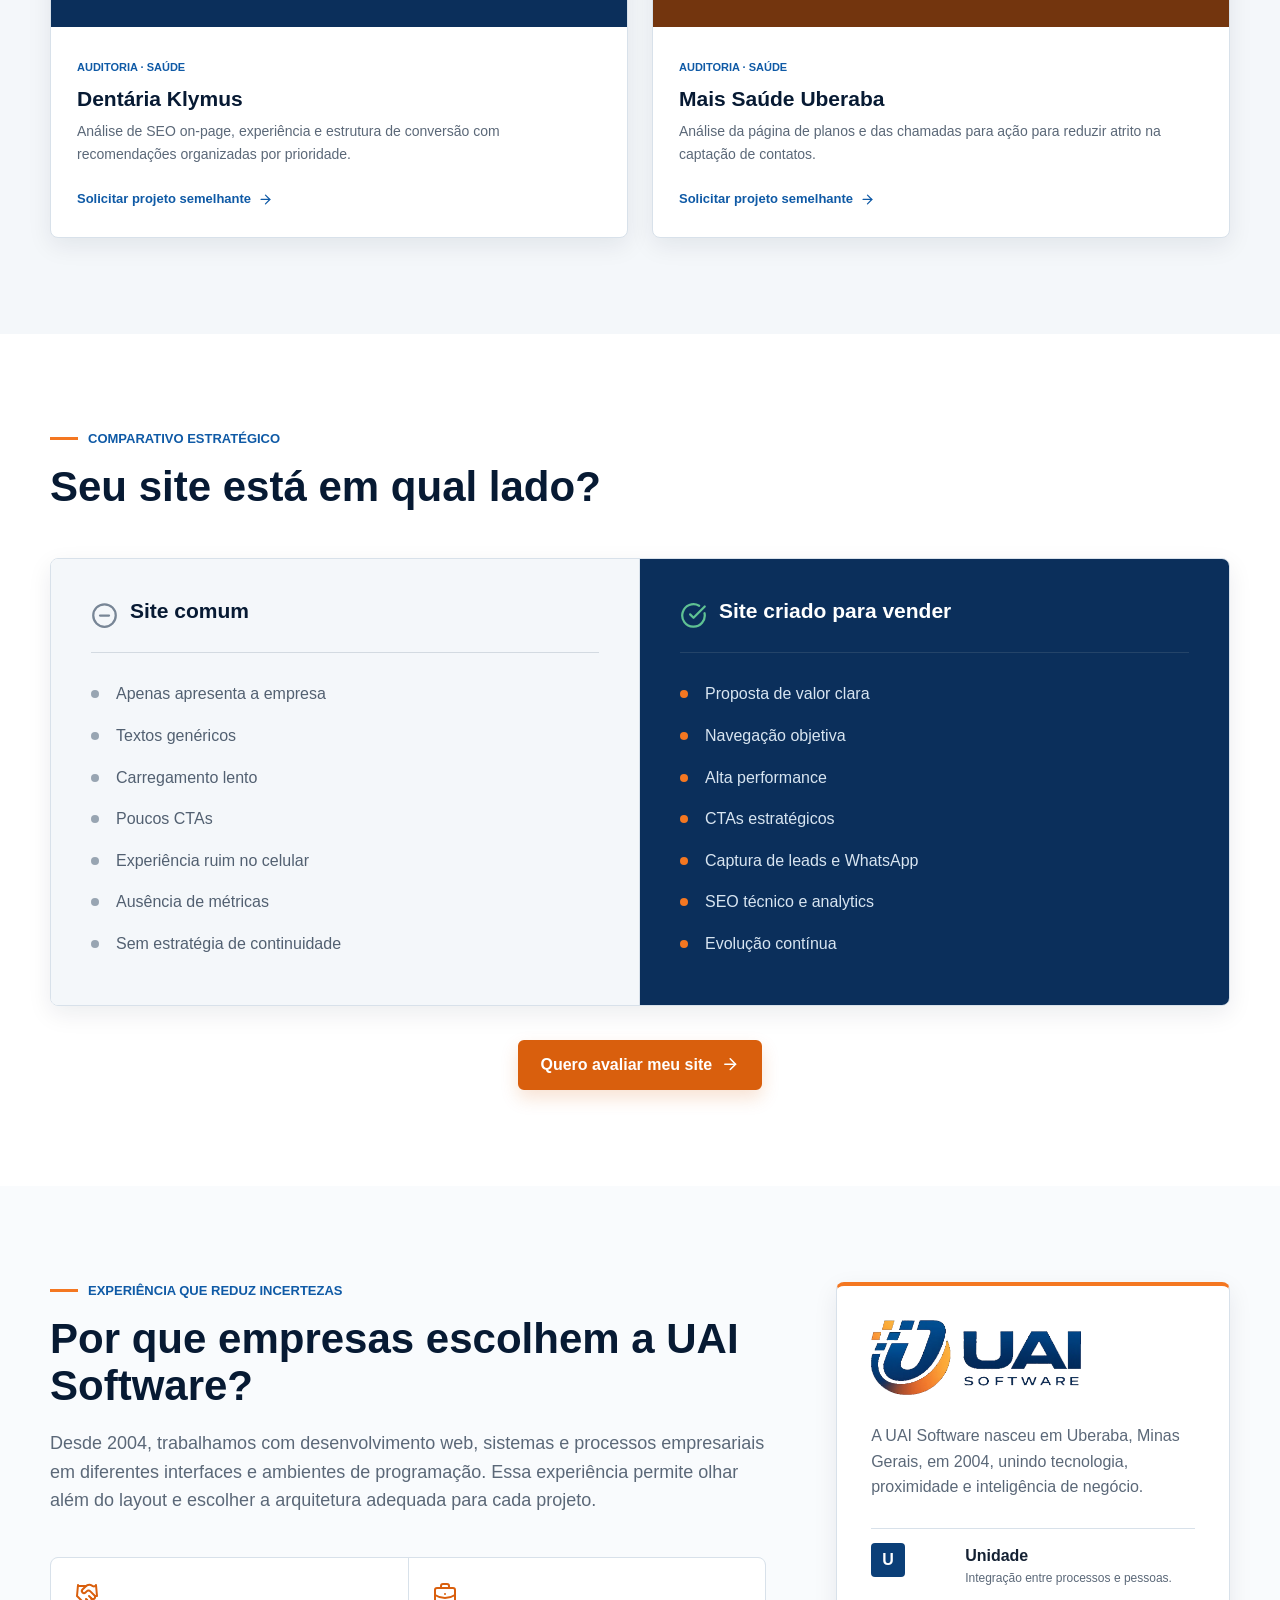
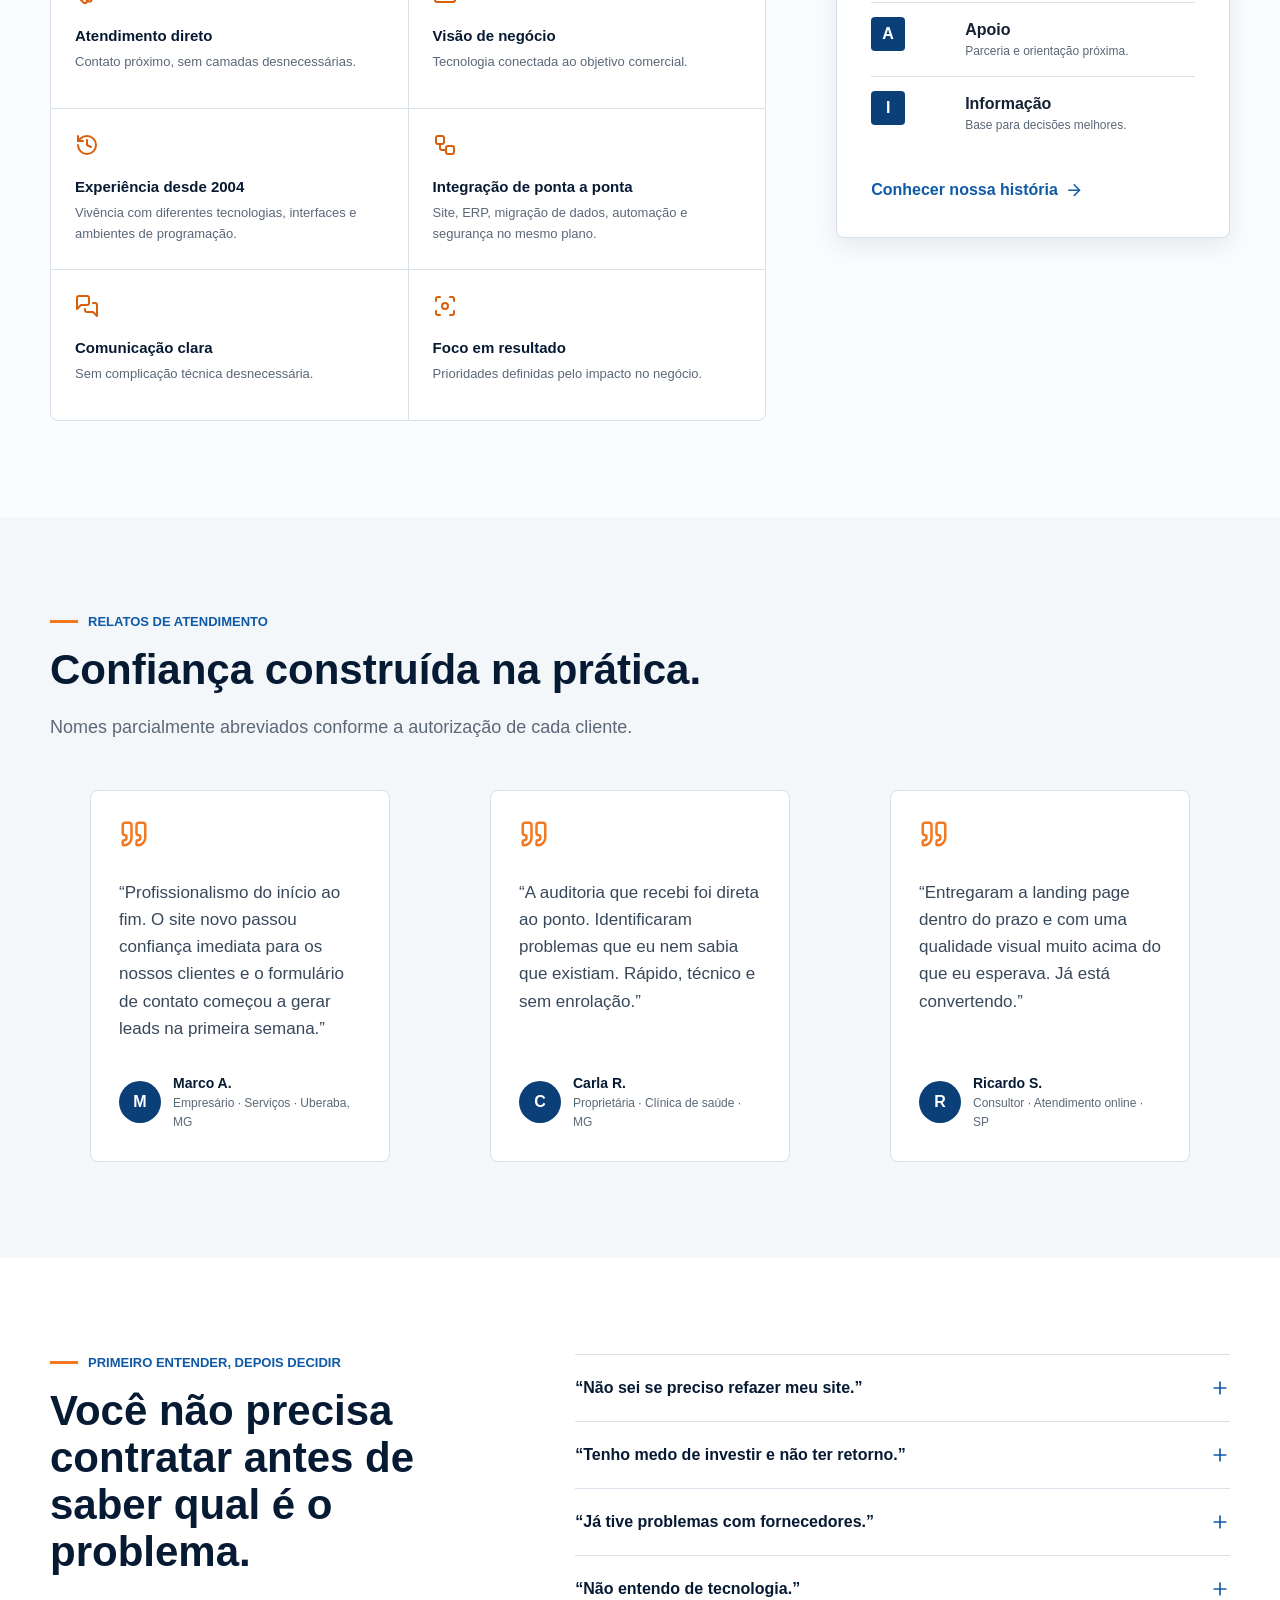
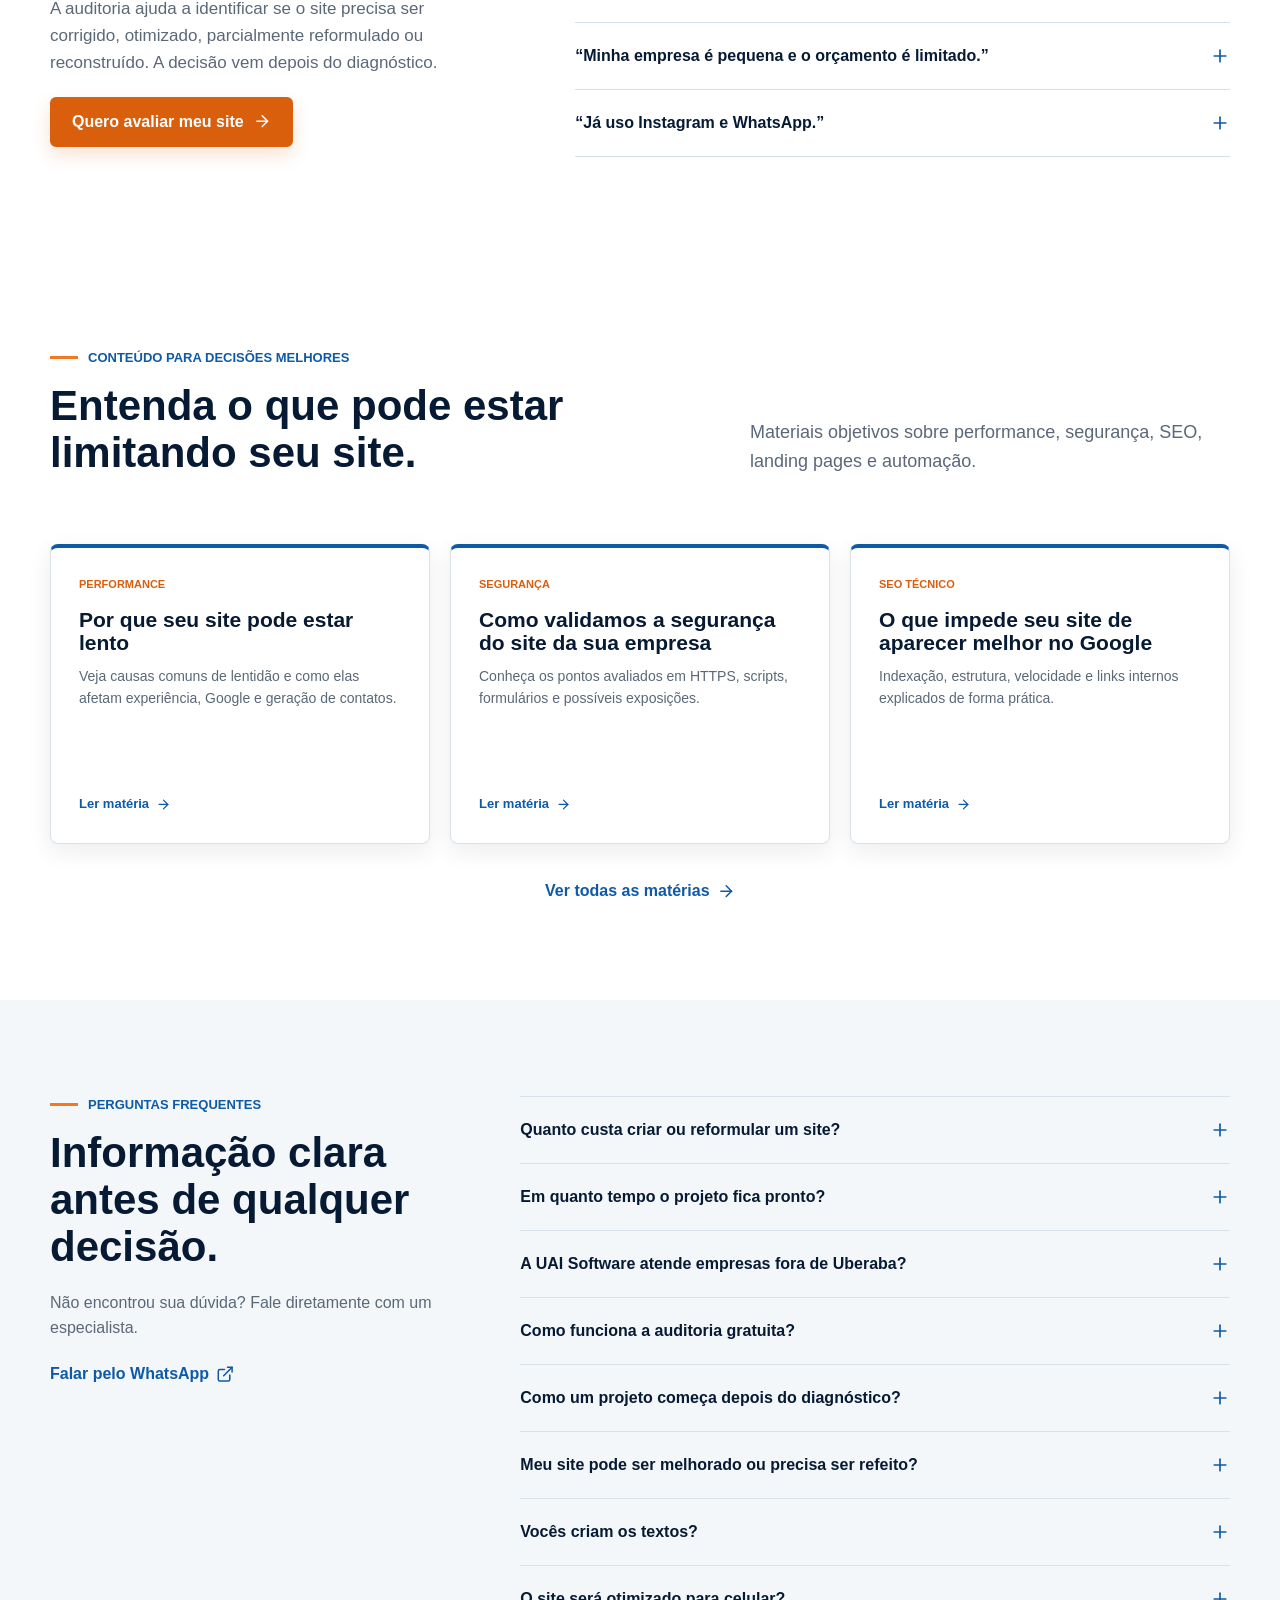
==== commit 20d96bd1: "Expand homepage project method and ERP positioning" ====
--- a/index.html
+++ b/index.html
@@ -15,7 +15,7 @@
     <link rel="preload" href="assets/uai-software-logo.webp" as="image" type="image/webp">
     <link rel="preconnect" href="https://www.googletagmanager.com">
     <link rel="dns-prefetch" href="https://formsubmit.co">
-    <link rel="stylesheet" href="assets/site.css?v=20261103-1">
+    <link rel="stylesheet" href="assets/site.css?v=20261103-2">
     <link rel="stylesheet" href="/assets/analytics.css?v=20260724-1">
     <script src="/assets/analytics.js?v=20260904-1"></script>
 
@@ -114,6 +114,11 @@
             },
             {
               "@type": "Question",
+              "name": "Como um projeto começa depois do diagnóstico?",
+              "acceptedAnswer": {"@type": "Answer", "text": "A UAI Software apresenta uma proposta comercial e um escopo completo para consulta. Com o aceite do cliente e o pagamento inicial, o projeto é planejado em marcos, pressupostos e tarefas antes do início da implementação."}
+            },
+            {
+              "@type": "Question",
               "name": "Meu site pode ser melhorado ou precisa ser refeito?",
               "acceptedAnswer": {"@type": "Answer", "text": "Depende do estado atual. A auditoria identifica se o melhor caminho é corrigir, otimizar, reformular parcialmente ou reconstruir o site."}
             },
@@ -288,7 +293,8 @@
                 <div class="purpose-band__content reveal">
                     <p class="eyebrow eyebrow--light">Por que existimos</p>
                     <h2 id="purpose-title">Fazer a tecnologia trabalhar a favor de quem empreende.</h2>
-                    <p>Nossa direção é simples: reduzir barreiras que consomem tempo, escondem oportunidades e dificultam o crescimento. Cada projeto deve tornar a empresa mais clara para o cliente, mais organizada por dentro e mais preparada para avançar.</p>
+                    <p class="purpose-band__lead">Nossa direção é simples: reduzir barreiras que consomem tempo, escondem oportunidades e dificultam o crescimento. Cada projeto deve tornar a empresa mais clara para o cliente, mais organizada por dentro e mais preparada para avançar.</p>
+                    <p class="purpose-band__impact"><strong>Se esse trabalho não existisse,</strong> empresas continuariam perdendo oportunidades em sites confusos e tempo em processos que a tecnologia pode simplificar.</p>
                 </div>
                 <div class="purpose-band__principle reveal" aria-label="Princípio da UAI Software">
                     <span>Nosso princípio</span>
@@ -346,17 +352,51 @@
             </div>
         </section>
 
-        <section class="section audit" id="como-funciona" aria-labelledby="audit-title">
+        <section class="section delivery" id="como-funciona" aria-labelledby="delivery-title">
+            <div class="shell">
+                <div class="section-heading section-heading--split reveal">
+                    <div>
+                        <p class="eyebrow">Método UAI Direção Clara</p>
+                        <h2 id="delivery-title">Do diagnóstico ao início do projeto, sem etapas escondidas.</h2>
+                    </div>
+                    <p>Você entende o que será analisado, o que será entregue, quanto será investido e como o trabalho avançará antes de a implementação começar.</p>
+                </div>
+
+                <ol class="delivery__steps" aria-label="Etapas do Método UAI Direção Clara">
+                    <li class="reveal"><span>01</span><svg class="lucide lucide-scan-search" aria-hidden="true" viewBox="0 0 24 24" fill="none" stroke="currentColor" stroke-width="2" stroke-linecap="round" stroke-linejoin="round"><use href="/assets/lucide-icons.svg#scan-search"></use></svg><h3>Diagnóstico completo</h3><p>Analisamos segurança, layout, responsividade, velocidade, SEO, conversão, conteúdo e integrações atuais.</p></li>
+                    <li class="reveal"><span>02</span><svg class="lucide lucide-clipboard-list" aria-hidden="true" viewBox="0 0 24 24" fill="none" stroke="currentColor" stroke-width="2" stroke-linecap="round" stroke-linejoin="round"><use href="/assets/lucide-icons.svg#clipboard-list"></use></svg><h3>Proposta e escopo acessível</h3><p>Organizamos achados, prioridades, investimento e um escopo completo para o cliente consultar e avaliar.</p></li>
+                    <li class="reveal"><span>03</span><svg class="lucide lucide-badge-check" aria-hidden="true" viewBox="0 0 24 24" fill="none" stroke="currentColor" stroke-width="2" stroke-linecap="round" stroke-linejoin="round"><use href="/assets/lucide-icons.svg#badge-check"></use></svg><h3>Aceite e início formal</h3><p>Com o aceite do escopo e da proposta, o pagamento inicial confirma a agenda e autoriza o começo do projeto.</p></li>
+                    <li class="reveal"><span>04</span><svg class="lucide lucide-calendar-check" aria-hidden="true" viewBox="0 0 24 24" fill="none" stroke="currentColor" stroke-width="2" stroke-linecap="round" stroke-linejoin="round"><use href="/assets/lucide-icons.svg#calendar-check"></use></svg><h3>Planejamento com MAT</h3><p>Definimos marcos, pressupostos e tarefas, com responsáveis, dependências e critérios claros de conclusão.</p></li>
+                    <li class="reveal"><span>05</span><svg class="lucide lucide-workflow" aria-hidden="true" viewBox="0 0 24 24" fill="none" stroke="currentColor" stroke-width="2" stroke-linecap="round" stroke-linejoin="round"><use href="/assets/lucide-icons.svg#workflow"></use></svg><h3>Implementação integrada</h3><p>Construímos, migramos informações e conectamos site, sistemas ou ERP conforme o escopo aprovado.</p></li>
+                    <li class="reveal"><span>06</span><svg class="lucide lucide-chart-no-axes-combined" aria-hidden="true" viewBox="0 0 24 24" fill="none" stroke="currentColor" stroke-width="2" stroke-linecap="round" stroke-linejoin="round"><use href="/assets/lucide-icons.svg#chart-no-axes-combined"></use></svg><h3>Validação e evolução</h3><p>Testamos a entrega, acompanhamos os resultados e organizamos suporte e próximas melhorias.</p></li>
+                </ol>
+
+                <div class="delivery__mat reveal">
+                    <div class="delivery__mat-intro">
+                        <p class="eyebrow">Disciplina sem burocracia</p>
+                        <h3>O MAT mantém cada projeto nos trilhos.</h3>
+                        <p>Três listas vivas transformam a proposta aprovada em trabalho visível e decisões objetivas.</p>
+                    </div>
+                    <dl class="delivery__mat-list">
+                        <div><dt>Marcos</dt><dd>Resultados verificáveis que mostram o avanço do projeto.</dd></div>
+                        <div><dt>Pressupostos</dt><dd>Condições, acessos e informações dos quais o plano depende.</dd></div>
+                        <div><dt>Tarefas</dt><dd>Ações, responsáveis e validações necessárias para cada entrega.</dd></div>
+                    </dl>
+                </div>
+            </div>
+        </section>
+
+        <section class="section audit" id="diagnostico" aria-labelledby="audit-title">
             <div class="shell audit__grid">
                 <div class="audit__content reveal">
-                    <p class="eyebrow eyebrow--light">Primeiro diagnóstico</p>
-                    <h2 id="audit-title">Conte o objetivo. Nós indicamos o primeiro passo viável.</h2>
-                    <p>Site novo, melhoria, sistema, tráfego ou segurança: primeiro entendemos sua prioridade e o cenário atual da empresa. Você não precisa chegar com a solução pronta.</p>
+                    <p class="eyebrow eyebrow--light">Comece pelo diagnóstico</p>
+                    <h2 id="audit-title">Receba uma análise antes de decidir o investimento.</h2>
+                    <p>Site novo, melhoria, sistema, tráfego ou segurança: avaliamos o cenário técnico e comercial para transformar dúvidas em prioridades objetivas.</p>
 
                     <ol class="steps">
-                        <li><span>1</span><div><h3>Você conta o objetivo</h3><p>Pedimos apenas o essencial para compreender o problema e a prioridade.</p></div></li>
-                        <li><span>2</span><div><h3>Nós definimos o começo mais útil</h3><p>Relacionamos impacto, porte, operação e momento da empresa.</p></div></li>
-                        <li><span>3</span><div><h3>Você recebe um caminho objetivo</h3><p>Indicamos a primeira entrega e como ela pode evoluir, sem excesso de linguagem técnica.</p></div></li>
+                        <li><span>1</span><div><h3>Estrutura e experiência</h3><p>Layout, navegação, celular, conteúdo, chamadas para ação e facilidade de contato.</p></div></li>
+                        <li><span>2</span><div><h3>Performance e visibilidade</h3><p>Velocidade, SEO técnico, indexação, mensuração e capacidade de gerar oportunidades.</p></div></li>
+                        <li><span>3</span><div><h3>Segurança e continuidade</h3><p>HTTPS, formulários, scripts, exposições, manutenção e pontos que podem representar risco.</p></div></li>
                     </ol>
 
                     <ul class="check-list check-list--light">
@@ -400,6 +440,7 @@
                                 <option value="site_novo">Criar um site</option>
                                 <option value="melhorar_site">Melhorar um site existente</option>
                                 <option value="sistema">Implantar um sistema na empresa</option>
+                                <option value="integracao_erp">Integrar site, dados e ERP</option>
                                 <option value="google_ads">Anunciar no Google</option>
                                 <option value="seguranca">Melhorar a segurança digital</option>
                                 <option value="outro">Outra necessidade</option>
@@ -538,6 +579,48 @@
             </div>
         </section>
 
+        <section class="integration-band" id="integracao" aria-labelledby="integration-title">
+            <div class="shell">
+                <div class="integration-band__heading reveal">
+                    <p class="eyebrow eyebrow--light">Site, dados e gestão conectados</p>
+                    <h2 id="integration-title">A presença digital pode conversar com a operação da empresa.</h2>
+                    <p>Além de criar páginas, estruturamos projetos em que site, informações e sistemas trabalham juntos para reduzir retrabalho e ampliar a capacidade do negócio.</p>
+                </div>
+
+                <div class="integration-band__grid">
+                    <article class="reveal"><svg class="lucide lucide-workflow" aria-hidden="true" viewBox="0 0 24 24" fill="none" stroke="currentColor" stroke-width="2" stroke-linecap="round" stroke-linejoin="round"><use href="/assets/lucide-icons.svg#workflow"></use></svg><span>01</span><h3>Site integrado ao ERP</h3><p>Formulários, consultas e dados da web podem ser conectados à retaguarda quando essa integração faz parte do escopo técnico.</p></article>
+                    <article class="reveal"><svg class="lucide lucide-blocks" aria-hidden="true" viewBox="0 0 24 24" fill="none" stroke="currentColor" stroke-width="2" stroke-linecap="round" stroke-linejoin="round"><use href="/assets/lucide-icons.svg#blocks"></use></svg><span>02</span><h3>Migração de dados e conteúdo</h3><p>Mapeamos e migramos cadastros e informações relevantes, além de organizar o conteúdo validado que será apresentado no novo site.</p></article>
+                    <article class="reveal"><svg class="lucide lucide-handshake" aria-hidden="true" viewBox="0 0 24 24" fill="none" stroke="currentColor" stroke-width="2" stroke-linecap="round" stroke-linejoin="round"><use href="/assets/lucide-icons.svg#handshake"></use></svg><span>03</span><h3>Parceria Cybersul</h3><p>Para operações maiores, oferecemos ERP Cybersul com recursos web integrados à retaguarda e implantação orientada ao processo da empresa.</p></article>
+                </div>
+
+                <div class="integration-band__actions reveal">
+                    <p><strong>Da vitrine à gestão:</strong> uma recomendação compatível com o porte e a complexidade de cada operação.</p>
+                    <div><a class="button button--light" href="https://sistema.uaisoftware.com.br" target="_blank" rel="noopener noreferrer" data-track="service_view" data-label="integracao_sistema">Conhecer o sistema integrado <svg class="lucide lucide-external-link" aria-hidden="true" viewBox="0 0 24 24" fill="none" stroke="currentColor" stroke-width="2" stroke-linecap="round" stroke-linejoin="round"><use href="/assets/lucide-icons.svg#external-link"></use></svg></a><a class="text-link text-link--light" href="https://erp.uaisoftware.com.br" target="_blank" rel="noopener noreferrer" data-track="service_view" data-label="integracao_erp">Ver ERP completo <svg class="lucide lucide-arrow-up-right" aria-hidden="true" viewBox="0 0 24 24" fill="none" stroke="currentColor" stroke-width="2" stroke-linecap="round" stroke-linejoin="round"><use href="/assets/lucide-icons.svg#arrow-up-right"></use></svg></a></div>
+                </div>
+            </div>
+        </section>
+
+        <section class="section fit-section" aria-labelledby="fit-title">
+            <div class="shell">
+                <div class="section-heading reveal">
+                    <p class="eyebrow">Parceria com expectativas claras</p>
+                    <h2 id="fit-title">A UAI é para quem quer resolver o problema, não apenas trocar a aparência.</h2>
+                    <p>Um projeto funciona melhor quando existe abertura para diagnóstico, decisões objetivas e participação nas validações.</p>
+                </div>
+                <div class="fit-section__grid">
+                    <div class="fit-section__column fit-section__column--yes reveal">
+                        <div><svg class="lucide lucide-circle-check-big" aria-hidden="true" viewBox="0 0 24 24" fill="none" stroke="currentColor" stroke-width="2" stroke-linecap="round" stroke-linejoin="round"><use href="/assets/lucide-icons.svg#circle-check-big"></use></svg><h3>Faz sentido para sua empresa quando</h3></div>
+                        <ul><li>Existe um objetivo de negócio, mesmo que a solução ainda não esteja definida.</li><li>A empresa quer integrar presença digital, dados e operação.</li><li>Clareza de escopo, segurança e evolução importam tanto quanto o visual.</li><li>Há disponibilidade para fornecer informações e validar as etapas.</li></ul>
+                    </div>
+                    <div class="fit-section__column fit-section__column--other reveal">
+                        <div><svg class="lucide lucide-circle-minus" aria-hidden="true" viewBox="0 0 24 24" fill="none" stroke="currentColor" stroke-width="2" stroke-linecap="round" stroke-linejoin="round"><use href="/assets/lucide-icons.svg#circle-minus"></use></svg><h3>Outro formato pode ser mais adequado quando</h3></div>
+                        <ul><li>A única prioridade é publicar um modelo genérico pelo menor preço possível.</li><li>O projeto precisa começar sem diagnóstico, escopo ou responsável pelas aprovações.</li><li>Não existe disponibilidade para fornecer dados, conteúdo ou acessos necessários.</li><li>A expectativa é obter resultado sem acompanhar métricas ou validar melhorias.</li></ul>
+                    </div>
+                </div>
+                <div class="center-action reveal"><a class="button" href="#auditoria" data-track="audit_click" data-label="perfil_ideal">Quero avaliar se a UAI é adequada <svg class="lucide lucide-arrow-right" aria-hidden="true" viewBox="0 0 24 24" fill="none" stroke="currentColor" stroke-width="2" stroke-linecap="round" stroke-linejoin="round"><use href="/assets/lucide-icons.svg#arrow-right"></use></svg></a></div>
+            </div>
+        </section>
+
         <section class="section section--soft portfolio" id="resultados" aria-labelledby="portfolio-title">
             <div class="shell">
                 <div class="section-heading section-heading--split reveal">
@@ -621,12 +704,12 @@
                 <div class="authority__content reveal">
                     <p class="eyebrow">Experiência que reduz incertezas</p>
                     <h2 id="authority-title">Por que empresas escolhem a UAI Software?</h2>
-                    <p>Mais de duas décadas trabalhando com sites, sistemas e processos empresariais deram à UAI Software uma visão que vai além do layout.</p>
+                    <p>Desde 2004, trabalhamos com desenvolvimento web, sistemas e processos empresariais em diferentes interfaces e ambientes de programação. Essa experiência permite olhar além do layout e escolher a arquitetura adequada para cada projeto.</p>
                     <div class="reason-grid">
                         <div><svg class="lucide lucide-handshake" aria-hidden="true" viewBox="0 0 24 24" fill="none" stroke="currentColor" stroke-width="2" stroke-linecap="round" stroke-linejoin="round"><use href="/assets/lucide-icons.svg#handshake"></use></svg><strong>Atendimento direto</strong><span>Contato próximo, sem camadas desnecessárias.</span></div>
                         <div><svg class="lucide lucide-briefcase-business" aria-hidden="true" viewBox="0 0 24 24" fill="none" stroke="currentColor" stroke-width="2" stroke-linecap="round" stroke-linejoin="round"><use href="/assets/lucide-icons.svg#briefcase-business"></use></svg><strong>Visão de negócio</strong><span>Tecnologia conectada ao objetivo comercial.</span></div>
-                        <div><svg class="lucide lucide-history" aria-hidden="true" viewBox="0 0 24 24" fill="none" stroke="currentColor" stroke-width="2" stroke-linecap="round" stroke-linejoin="round"><use href="/assets/lucide-icons.svg#history"></use></svg><strong>Experiência desde 2004</strong><span>Decisões apoiadas por prática acumulada.</span></div>
-                        <div><svg class="lucide lucide-workflow" aria-hidden="true" viewBox="0 0 24 24" fill="none" stroke="currentColor" stroke-width="2" stroke-linecap="round" stroke-linejoin="round"><use href="/assets/lucide-icons.svg#workflow"></use></svg><strong>Integração de soluções</strong><span>Site, sistemas, automação e segurança.</span></div>
+                        <div><svg class="lucide lucide-history" aria-hidden="true" viewBox="0 0 24 24" fill="none" stroke="currentColor" stroke-width="2" stroke-linecap="round" stroke-linejoin="round"><use href="/assets/lucide-icons.svg#history"></use></svg><strong>Experiência desde 2004</strong><span>Vivência com diferentes tecnologias, interfaces e ambientes de programação.</span></div>
+                        <div><svg class="lucide lucide-workflow" aria-hidden="true" viewBox="0 0 24 24" fill="none" stroke="currentColor" stroke-width="2" stroke-linecap="round" stroke-linejoin="round"><use href="/assets/lucide-icons.svg#workflow"></use></svg><strong>Integração de ponta a ponta</strong><span>Site, ERP, migração de dados, automação e segurança no mesmo plano.</span></div>
                         <div><svg class="lucide lucide-messages-square" aria-hidden="true" viewBox="0 0 24 24" fill="none" stroke="currentColor" stroke-width="2" stroke-linecap="round" stroke-linejoin="round"><use href="/assets/lucide-icons.svg#messages-square"></use></svg><strong>Comunicação clara</strong><span>Sem complicação técnica desnecessária.</span></div>
                         <div><svg class="lucide lucide-focus" aria-hidden="true" viewBox="0 0 24 24" fill="none" stroke="currentColor" stroke-width="2" stroke-linecap="round" stroke-linejoin="round"><use href="/assets/lucide-icons.svg#focus"></use></svg><strong>Foco em resultado</strong><span>Prioridades definidas pelo impacto no negócio.</span></div>
                     </div>
@@ -697,6 +780,7 @@
                     <details><summary>Em quanto tempo o projeto fica pronto?<svg class="lucide lucide-plus" aria-hidden="true" viewBox="0 0 24 24" fill="none" stroke="currentColor" stroke-width="2" stroke-linecap="round" stroke-linejoin="round"><use href="/assets/lucide-icons.svg#plus"></use></svg></summary><p>O prazo varia conforme o escopo e a disponibilidade dos materiais. Após o diagnóstico e o briefing, apresentamos um cronograma claro para aprovação.</p></details>
                     <details><summary>A UAI Software atende empresas fora de Uberaba?<svg class="lucide lucide-plus" aria-hidden="true" viewBox="0 0 24 24" fill="none" stroke="currentColor" stroke-width="2" stroke-linecap="round" stroke-linejoin="round"><use href="/assets/lucide-icons.svg#plus"></use></svg></summary><p>Sim. O atendimento é online por WhatsApp, e-mail e videochamada para empresas em todo o Brasil.</p></details>
                     <details><summary>Como funciona a auditoria gratuita?<svg class="lucide lucide-plus" aria-hidden="true" viewBox="0 0 24 24" fill="none" stroke="currentColor" stroke-width="2" stroke-linecap="round" stroke-linejoin="round"><use href="/assets/lucide-icons.svg#plus"></use></svg></summary><p>Você envia o endereço do site e seus dados de contato. Um especialista avalia performance, mobile, SEO, segurança, credibilidade e conversão, e apresenta os principais gargalos em até 24 horas úteis.</p></details>
+                    <details><summary>Como um projeto começa depois do diagnóstico?<svg class="lucide lucide-plus" aria-hidden="true" viewBox="0 0 24 24" fill="none" stroke="currentColor" stroke-width="2" stroke-linecap="round" stroke-linejoin="round"><use href="/assets/lucide-icons.svg#plus"></use></svg></summary><p>Apresentamos uma proposta comercial e um escopo completo para consulta. Com o aceite e o pagamento inicial, organizamos marcos, pressupostos e tarefas, reservamos a agenda e iniciamos a implementação.</p></details>
                     <details><summary>Meu site pode ser melhorado ou precisa ser refeito?<svg class="lucide lucide-plus" aria-hidden="true" viewBox="0 0 24 24" fill="none" stroke="currentColor" stroke-width="2" stroke-linecap="round" stroke-linejoin="round"><use href="/assets/lucide-icons.svg#plus"></use></svg></summary><p>Depende do estado atual. A auditoria identifica se o melhor caminho é corrigir, otimizar, reformular parcialmente ou reconstruir o site.</p></details>
                     <details><summary>Vocês criam os textos?<svg class="lucide lucide-plus" aria-hidden="true" viewBox="0 0 24 24" fill="none" stroke="currentColor" stroke-width="2" stroke-linecap="round" stroke-linejoin="round"><use href="/assets/lucide-icons.svg#plus"></use></svg></summary><p>Sim. A estrutura e os textos podem ser desenvolvidos com foco em clareza, posicionamento, SEO e conversão, sempre com validação da empresa.</p></details>
                     <details><summary>O site será otimizado para celular?<svg class="lucide lucide-plus" aria-hidden="true" viewBox="0 0 24 24" fill="none" stroke="currentColor" stroke-width="2" stroke-linecap="round" stroke-linejoin="round"><use href="/assets/lucide-icons.svg#plus"></use></svg></summary><p>Sim. Os projetos são planejados para celulares, tablets e computadores, com atenção a leitura, navegação, velocidade e área de toque.</p></details>
@@ -726,7 +810,7 @@
         <div class="shell footer__grid">
             <div class="footer__brand"><img src="assets/uai-software-logo.webp" alt="UAI Software" width="183" height="61" loading="lazy"><p>Sites, sistemas, automação e segurança com visão de negócio.</p><span>Uberaba, MG · Atendimento em todo o Brasil</span></div>
             <div><h2>Soluções</h2><a href="#solucoes">Criação e otimização de sites</a><a href="sistemas-para-microempresas.html">Sistemas para microempresas</a><a href="googleads-performancemax.html">Google Ads</a><a href="seguranca-cibernetica.html">Cibersegurança</a><a href="https://sistema.uaisoftware.com.br" target="_blank" rel="noopener noreferrer">Sistema ERP</a></div>
-            <div><h2>Empresa</h2><a href="sobre.html">Sobre a UAI Software</a><a href="#resultados">Projetos</a><a href="materias/">Conteúdos</a><a href="https://docs.google.com/forms/d/e/1FAIpQLSf49kC0bftFT7tRfpHyInlTPAlowrYuvFlTEAAF86npJxGhAA/viewform" target="_blank" rel="noopener noreferrer" data-track="briefing_click" data-label="rodape">Briefing para projetos</a><a href="politica-de-privacidade.html">Privacidade</a></div>
+            <div><h2>Empresa</h2><a href="sobre.html">Sobre a UAI Software</a><a href="#como-funciona">Método UAI Direção Clara</a><a href="#resultados">Projetos</a><a href="materias/">Conteúdos</a><a href="https://docs.google.com/forms/d/e/1FAIpQLSf49kC0bftFT7tRfpHyInlTPAlowrYuvFlTEAAF86npJxGhAA/viewform" target="_blank" rel="noopener noreferrer" data-track="briefing_click" data-label="rodape">Briefing para projetos</a><a href="politica-de-privacidade.html">Privacidade</a></div>
             <div><h2>Contato</h2><a href="https://wa.me/5534988977879" target="_blank" rel="noopener noreferrer" data-track="whatsapp_click" data-label="rodape">WhatsApp</a><a href="tel:+553430739343">Telefone de Suporte ao Cliente - TI: (34) 3073-9343</a><a href="mailto:comercial@uaisoftware.com.br">comercial@uaisoftware.com.br</a></div>
         </div>
         <div class="shell footer__bottom"><span>© 2004-<span id="current-year">2026</span> UAI Software. Todos os direitos reservados.</span><a href="#inicio">Voltar ao topo <svg class="lucide lucide-arrow-up" aria-hidden="true" viewBox="0 0 24 24" fill="none" stroke="currentColor" stroke-width="2" stroke-linecap="round" stroke-linejoin="round"><use href="/assets/lucide-icons.svg#arrow-up"></use></svg></a></div>
--- a/assets/site.css
+++ b/assets/site.css
@@ -759,11 +759,22 @@
     color: var(--white);
 }
 
-.purpose-band__content > p:last-child {
+.purpose-band__lead {
     max-width: 760px;
-    margin-bottom: 0;
     color: #bfd2e4;
     font-size: 18px;
+}
+
+.purpose-band__impact {
+    max-width: 760px;
+    margin: 28px 0 0;
+    padding-top: 24px;
+    color: #dce8f2;
+    border-top: 1px solid rgba(255,255,255,0.14);
+}
+
+.purpose-band__impact strong {
+    color: var(--white);
 }
 
 .purpose-band__principle {
@@ -845,6 +856,268 @@
 .purpose-band__outcomes span {
     color: #a9bfd2;
     font-size: 14px;
+}
+
+.delivery {
+    background: var(--white);
+}
+
+.delivery__steps {
+    margin: 0;
+    padding: 0;
+    display: grid;
+    grid-template-columns: repeat(3, minmax(0, 1fr));
+    gap: 1px;
+    overflow: hidden;
+    background: var(--line);
+    border: 1px solid var(--line);
+    border-radius: var(--radius);
+    list-style: none;
+}
+
+.delivery__steps li {
+    position: relative;
+    min-height: 290px;
+    padding: 32px;
+    background: var(--white);
+}
+
+.delivery__steps li > span {
+    position: absolute;
+    top: 28px;
+    right: 28px;
+    color: #9aabba;
+    font-size: 12px;
+    font-weight: 800;
+}
+
+.delivery__steps svg {
+    width: 32px;
+    height: 32px;
+    color: var(--orange-600);
+}
+
+.delivery__steps h3 {
+    margin-top: 34px;
+    font-size: 21px;
+}
+
+.delivery__steps p {
+    margin-bottom: 0;
+    color: var(--muted);
+    font-size: 14px;
+}
+
+.delivery__mat {
+    margin-top: 52px;
+    padding-top: 40px;
+    display: grid;
+    grid-template-columns: minmax(260px, 0.75fr) minmax(0, 1.35fr);
+    gap: 64px;
+    border-top: 3px solid var(--orange-500);
+}
+
+.delivery__mat-intro h3 {
+    font-size: 28px;
+}
+
+.delivery__mat-intro > p:last-child {
+    margin-bottom: 0;
+    color: var(--muted);
+}
+
+.delivery__mat-list {
+    margin: 0;
+    display: grid;
+    grid-template-columns: repeat(3, minmax(0, 1fr));
+    border-left: 1px solid var(--line);
+}
+
+.delivery__mat-list > div {
+    padding: 8px 26px;
+    border-right: 1px solid var(--line);
+}
+
+.delivery__mat-list dt {
+    margin-bottom: 8px;
+    color: var(--blue-800);
+    font-size: 14px;
+    font-weight: 800;
+    text-transform: uppercase;
+}
+
+.delivery__mat-list dd {
+    margin: 0;
+    color: var(--muted);
+    font-size: 14px;
+}
+
+.integration-band {
+    padding-block: 96px;
+    color: var(--white);
+    background: #10473f;
+}
+
+.integration-band__heading {
+    max-width: 850px;
+    margin-bottom: 52px;
+}
+
+.integration-band__heading h2 {
+    color: var(--white);
+}
+
+.integration-band__heading > p:last-child {
+    max-width: 760px;
+    margin-bottom: 0;
+    color: #c4ded7;
+    font-size: 18px;
+}
+
+.integration-band__grid {
+    display: grid;
+    grid-template-columns: repeat(3, minmax(0, 1fr));
+    border-top: 1px solid rgba(255,255,255,0.2);
+    border-bottom: 1px solid rgba(255,255,255,0.2);
+}
+
+.integration-band__grid article {
+    min-height: 300px;
+    padding: 36px;
+    border-right: 1px solid rgba(255,255,255,0.2);
+}
+
+.integration-band__grid article:first-child {
+    padding-left: 0;
+}
+
+.integration-band__grid article:last-child {
+    padding-right: 0;
+    border-right: 0;
+}
+
+.integration-band__grid svg {
+    width: 30px;
+    height: 30px;
+    color: #ff9b58;
+}
+
+.integration-band__grid span {
+    margin-top: 34px;
+    display: block;
+    color: #90c7b9;
+    font-size: 12px;
+    font-weight: 800;
+}
+
+.integration-band__grid h3 {
+    margin-top: 8px;
+    color: var(--white);
+    font-size: 23px;
+}
+
+.integration-band__grid p {
+    margin-bottom: 0;
+    color: #c4ded7;
+    font-size: 14px;
+}
+
+.integration-band__actions {
+    padding-top: 34px;
+    display: flex;
+    align-items: center;
+    justify-content: space-between;
+    gap: 40px;
+}
+
+.integration-band__actions > p {
+    max-width: 580px;
+    margin: 0;
+    color: #c4ded7;
+}
+
+.integration-band__actions > p strong {
+    color: var(--white);
+}
+
+.integration-band__actions > div {
+    display: flex;
+    align-items: center;
+    gap: 20px;
+}
+
+.integration-band .text-link--light {
+    color: var(--white);
+}
+
+.fit-section {
+    background: var(--surface);
+}
+
+.fit-section__grid {
+    display: grid;
+    grid-template-columns: repeat(2, minmax(0, 1fr));
+    background: var(--white);
+    border: 1px solid var(--line);
+    border-radius: var(--radius);
+}
+
+.fit-section__column {
+    padding: 38px;
+}
+
+.fit-section__column + .fit-section__column {
+    border-left: 1px solid var(--line);
+}
+
+.fit-section__column > div {
+    min-height: 58px;
+    display: flex;
+    align-items: flex-start;
+    gap: 14px;
+}
+
+.fit-section__column svg {
+    width: 27px;
+    height: 27px;
+    flex: 0 0 auto;
+}
+
+.fit-section__column--yes svg {
+    color: var(--green-600);
+}
+
+.fit-section__column--other svg {
+    color: var(--orange-600);
+}
+
+.fit-section__column h3 {
+    margin: 1px 0 0;
+    font-size: 22px;
+}
+
+.fit-section__column ul {
+    margin: 24px 0 0;
+    padding: 0;
+    list-style: none;
+}
+
+.fit-section__column li {
+    position: relative;
+    padding: 14px 0 14px 24px;
+    color: var(--muted);
+    border-top: 1px solid var(--line);
+}
+
+.fit-section__column li::before {
+    content: "";
+    position: absolute;
+    top: 24px;
+    left: 2px;
+    width: 7px;
+    height: 7px;
+    background: var(--blue-700);
+    border-radius: 50%;
 }
 
 .section {
@@ -3014,6 +3287,50 @@
         max-width: 640px;
     }
 
+    .delivery__steps {
+        grid-template-columns: repeat(2, minmax(0, 1fr));
+    }
+
+    .delivery__mat {
+        grid-template-columns: 1fr;
+        gap: 34px;
+    }
+
+    .integration-band__grid {
+        grid-template-columns: 1fr;
+    }
+
+    .integration-band__grid article,
+    .integration-band__grid article:first-child,
+    .integration-band__grid article:last-child {
+        min-height: 0;
+        padding: 30px 0;
+        border-right: 0;
+        border-bottom: 1px solid rgba(255,255,255,0.2);
+    }
+
+    .integration-band__grid article:last-child {
+        border-bottom: 0;
+    }
+
+    .integration-band__grid span {
+        margin-top: 20px;
+    }
+
+    .integration-band__actions {
+        align-items: flex-start;
+        flex-direction: column;
+    }
+
+    .fit-section__grid {
+        grid-template-columns: 1fr;
+    }
+
+    .fit-section__column + .fit-section__column {
+        border-top: 1px solid var(--line);
+        border-left: 0;
+    }
+
     .section-heading--split {
         grid-template-columns: 1fr;
         gap: 4px;
@@ -3366,8 +3683,12 @@
         gap: 34px;
     }
 
-    .purpose-band__content > p:last-child {
+    .purpose-band__lead {
         font-size: 16px;
+    }
+
+    .purpose-band__impact {
+        font-size: 14px;
     }
 
     .purpose-band__principle {
@@ -3398,6 +3719,63 @@
 
     .section {
         padding-block: 70px;
+    }
+
+    .delivery__steps {
+        grid-template-columns: 1fr;
+    }
+
+    .delivery__steps li {
+        min-height: 0;
+        padding: 26px 22px;
+    }
+
+    .delivery__steps li > span {
+        top: 24px;
+        right: 22px;
+    }
+
+    .delivery__mat {
+        margin-top: 40px;
+        padding-top: 32px;
+    }
+
+    .delivery__mat-list {
+        grid-template-columns: 1fr;
+        border-top: 1px solid var(--line);
+        border-left: 0;
+    }
+
+    .delivery__mat-list > div {
+        padding: 20px 0;
+        border-right: 0;
+        border-bottom: 1px solid var(--line);
+    }
+
+    .integration-band {
+        padding-block: 70px;
+    }
+
+    .integration-band__heading {
+        margin-bottom: 36px;
+    }
+
+    .integration-band__heading > p:last-child {
+        font-size: 16px;
+    }
+
+    .integration-band__actions > div {
+        width: 100%;
+        align-items: stretch;
+        flex-direction: column;
+    }
+
+    .integration-band__actions .button {
+        width: 100%;
+    }
+
+    .fit-section__column {
+        padding: 28px 22px;
     }
 
     .section-heading {
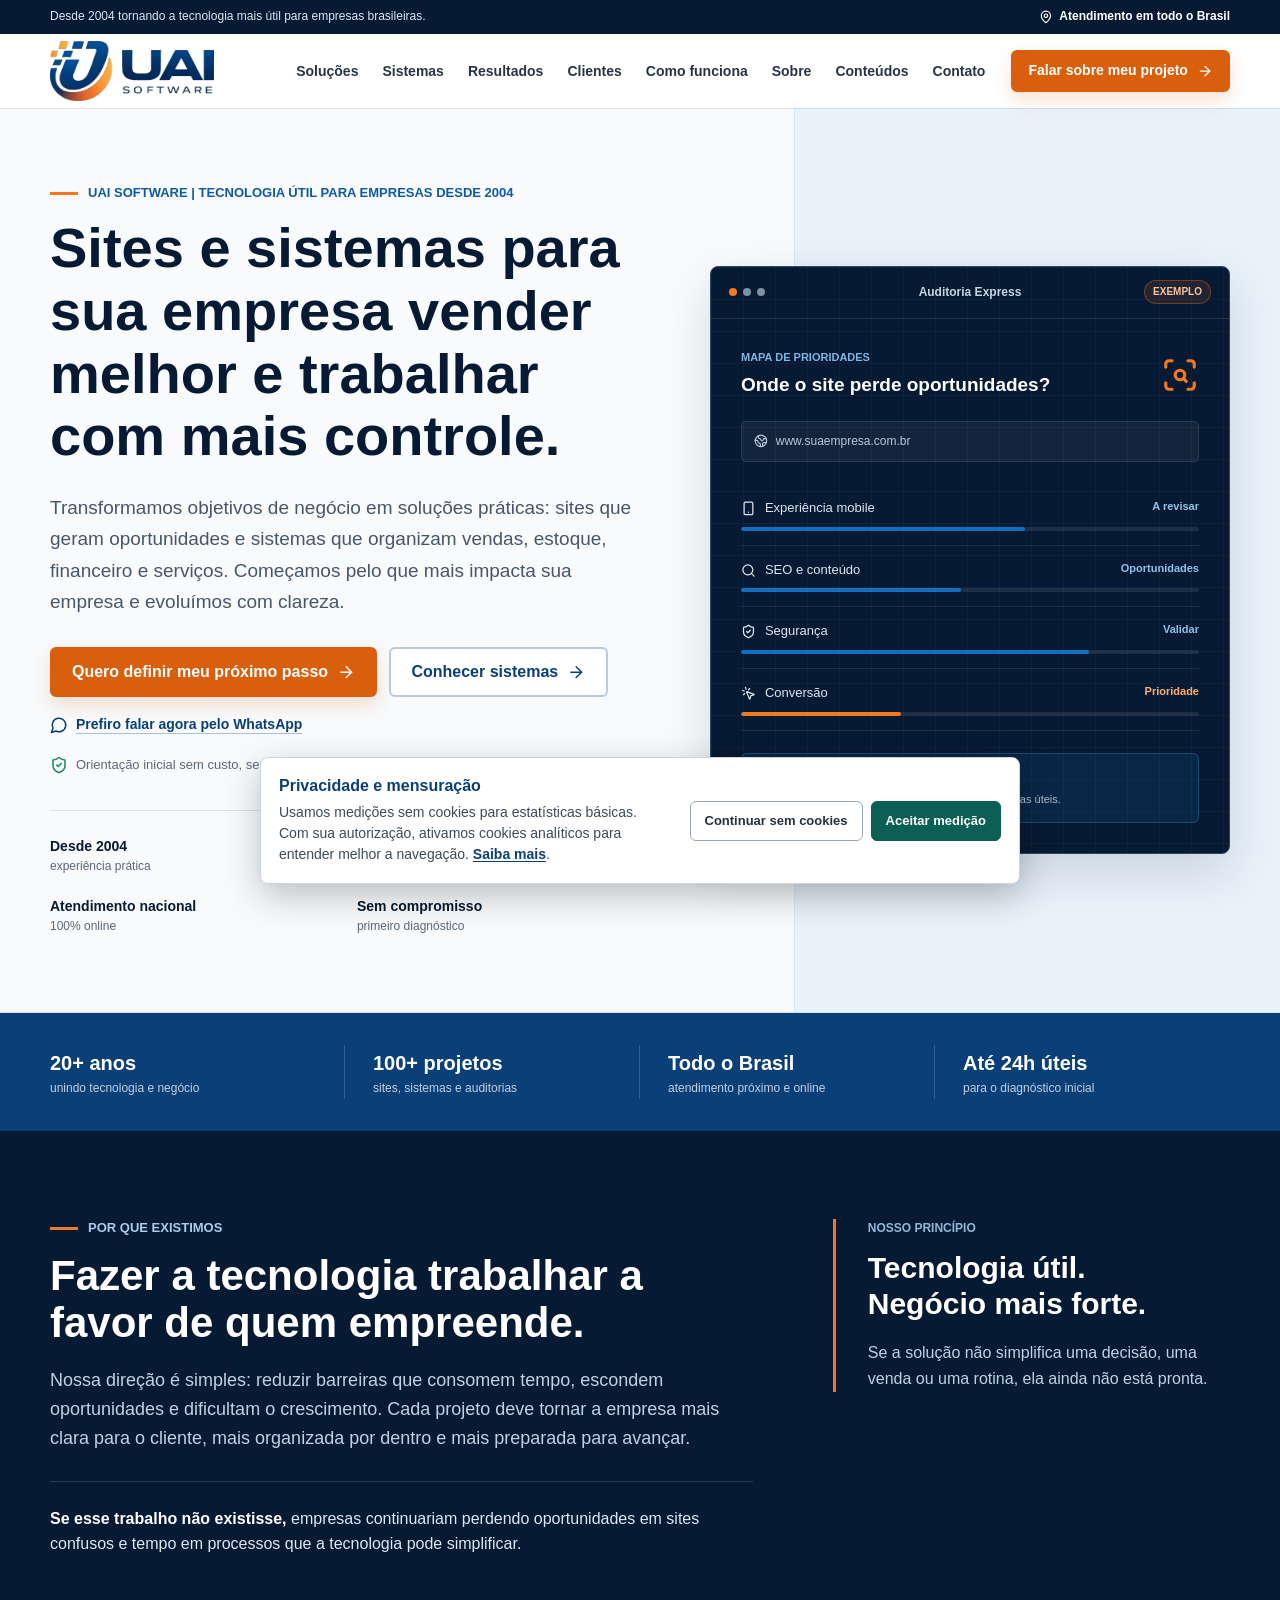
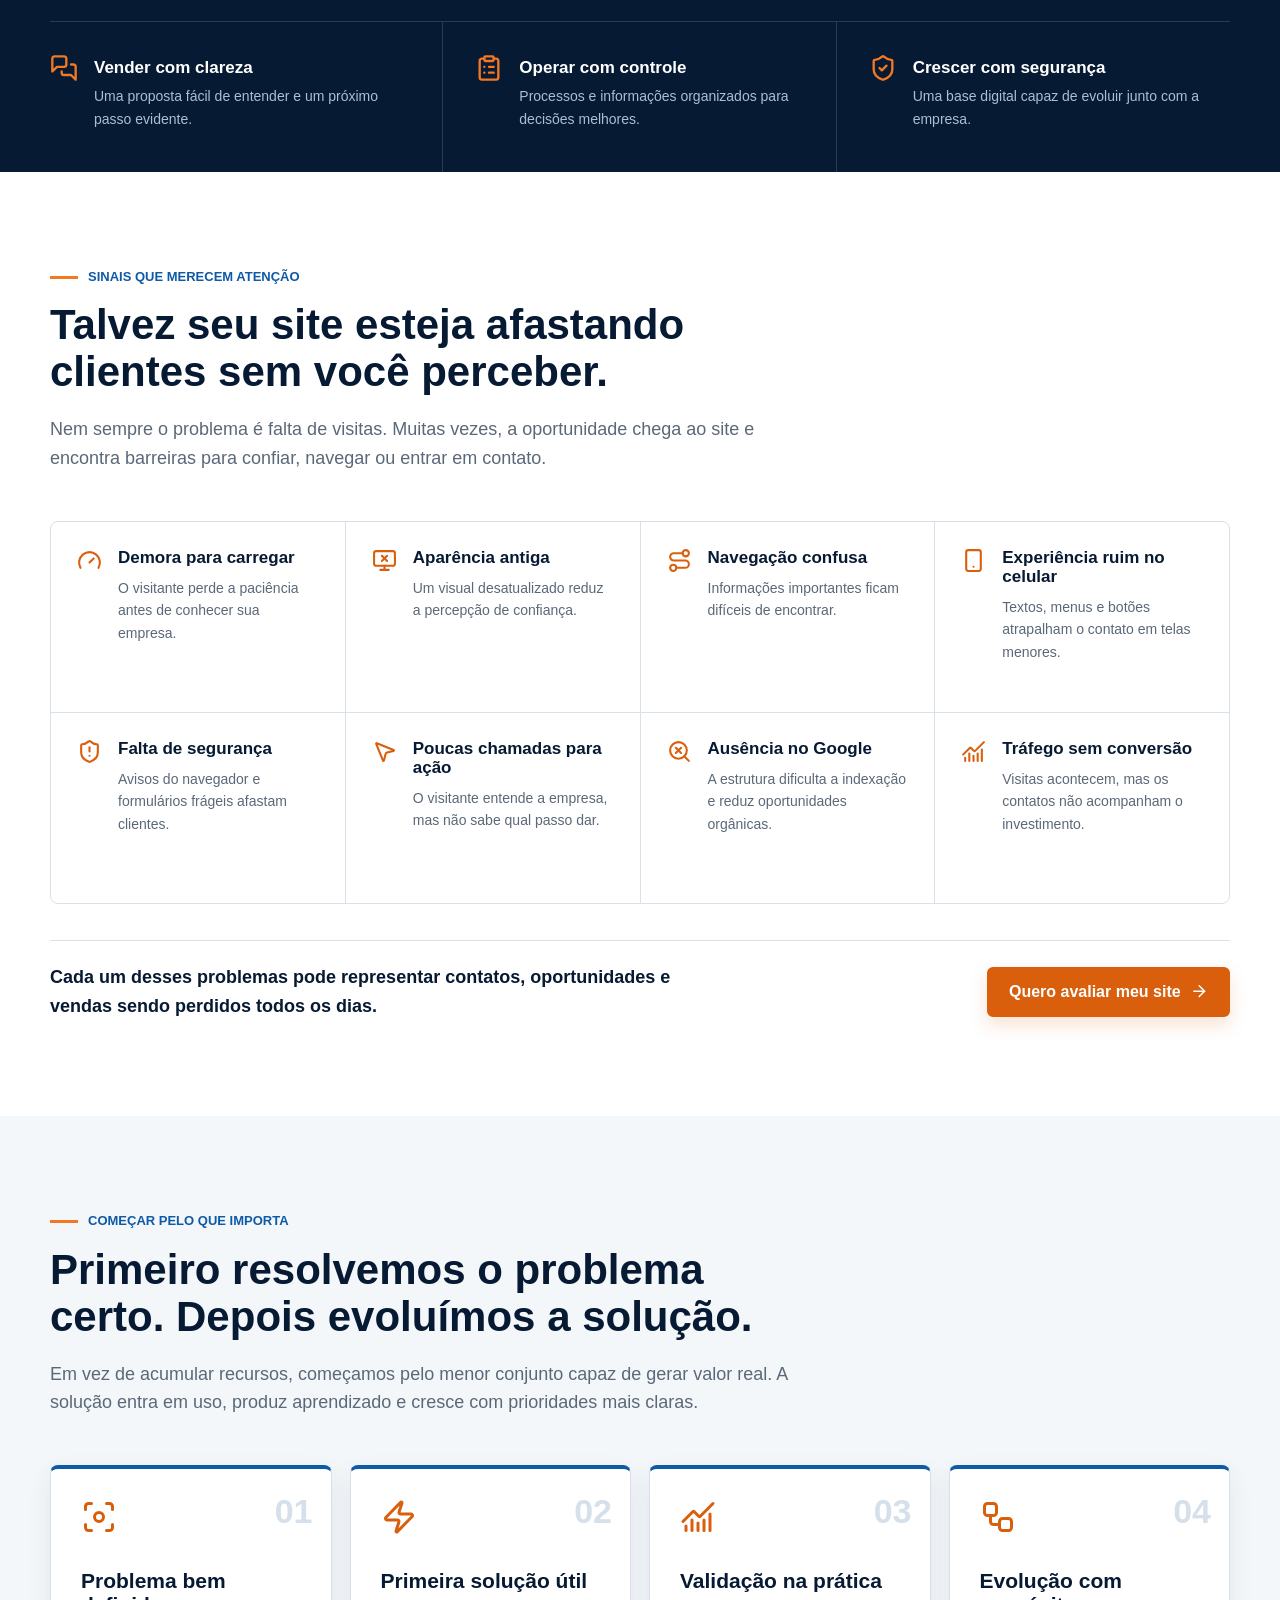
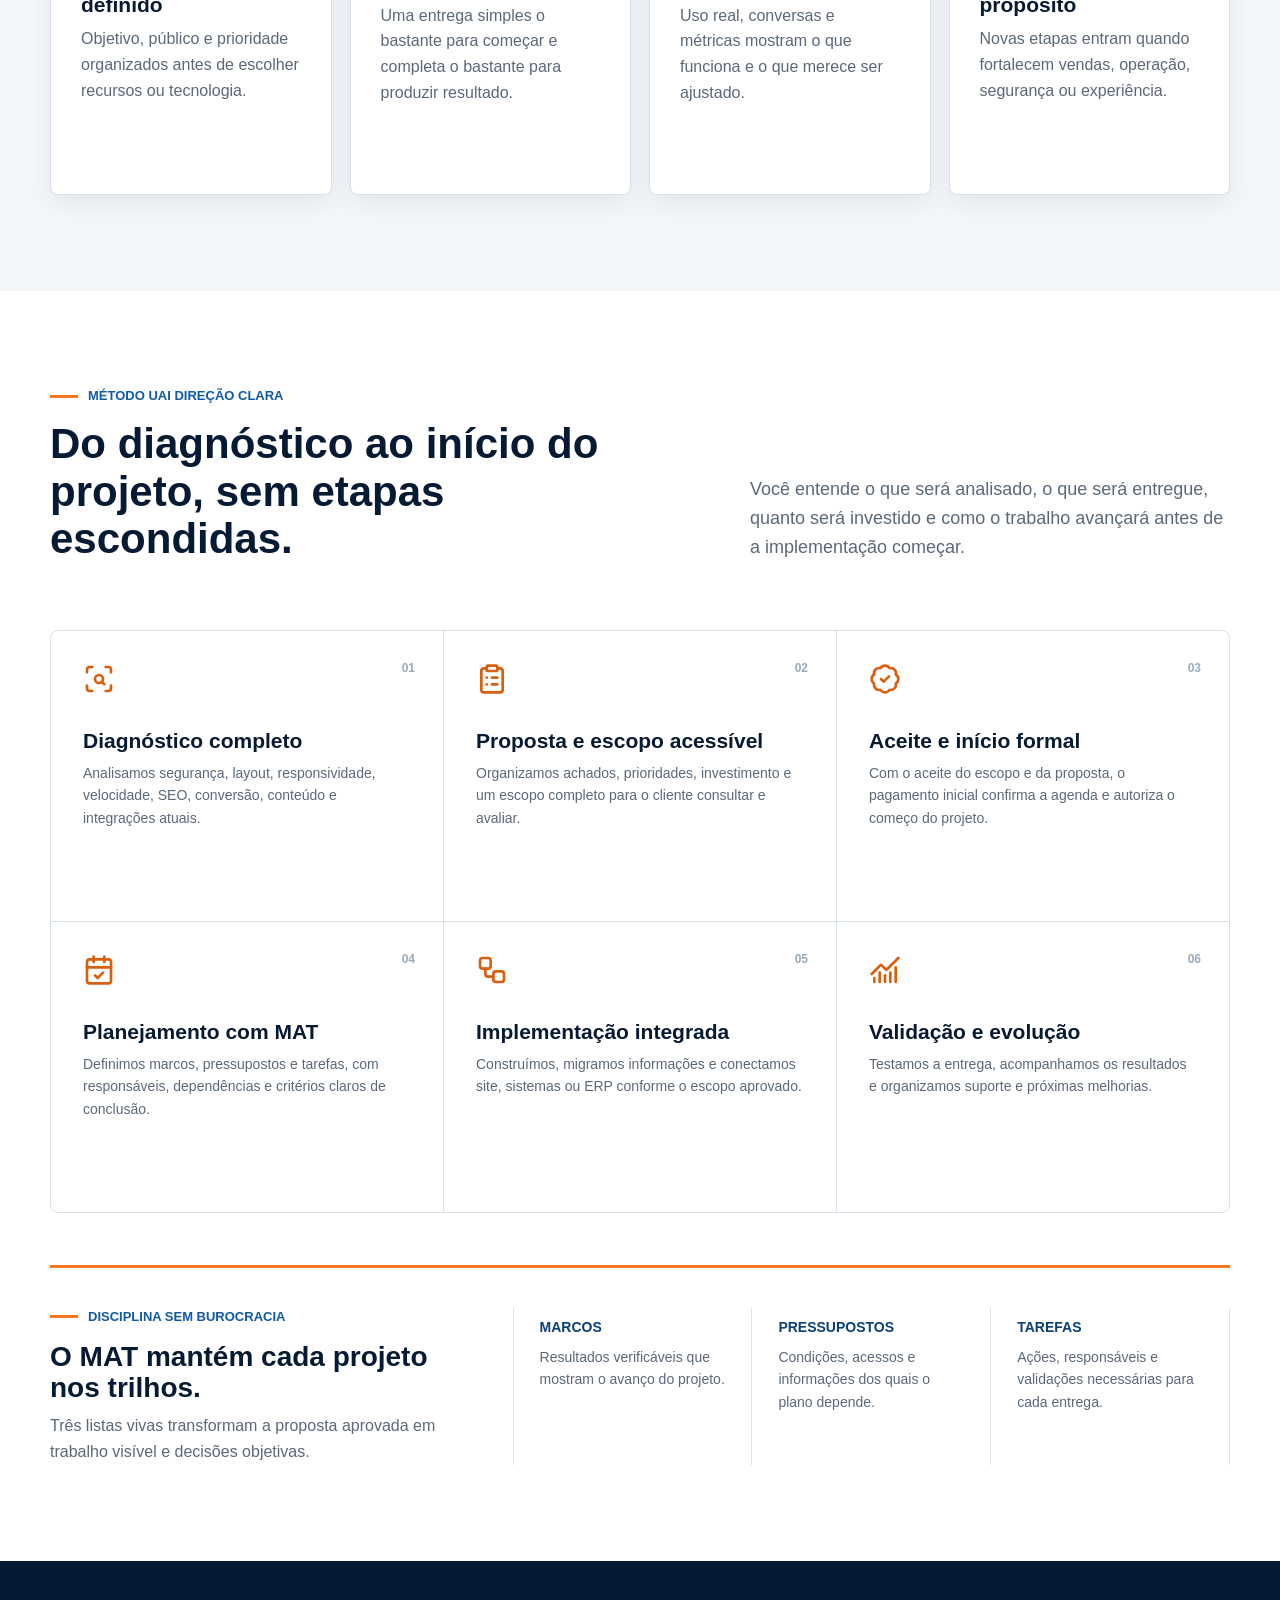
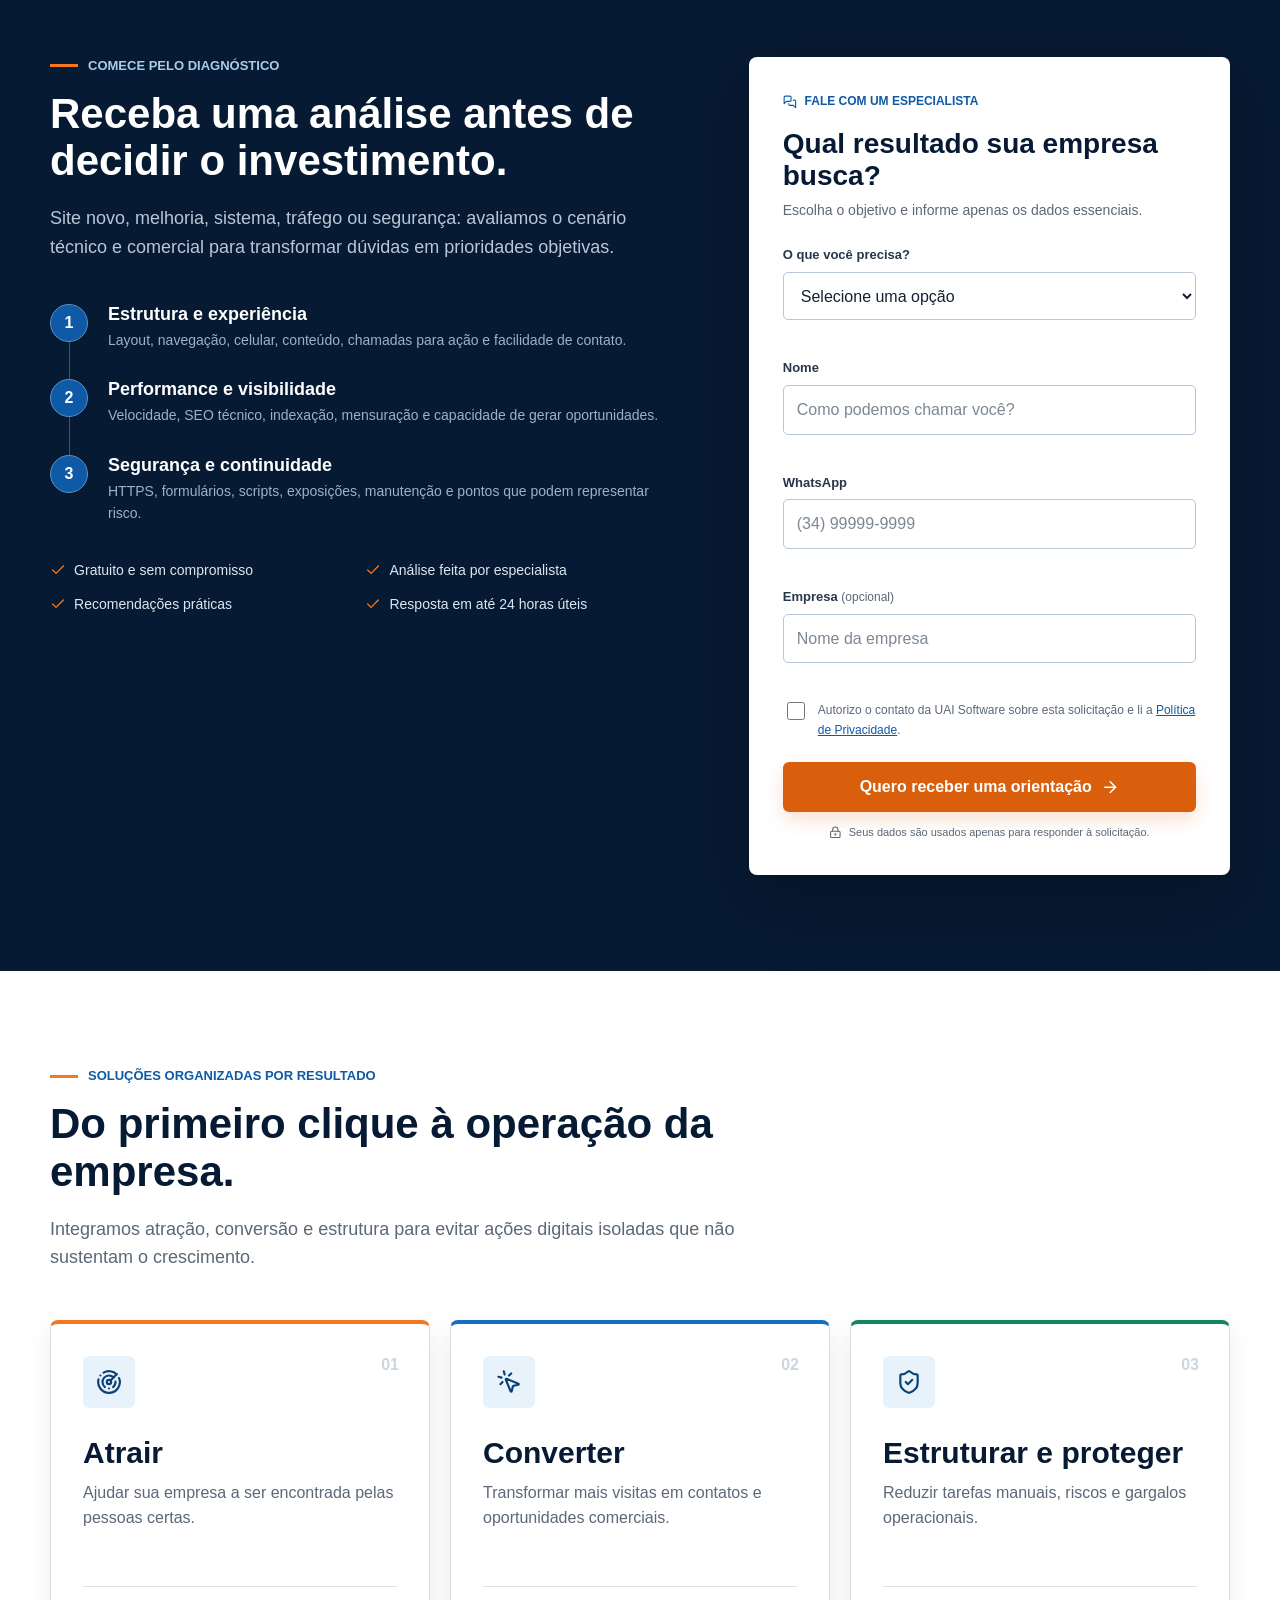
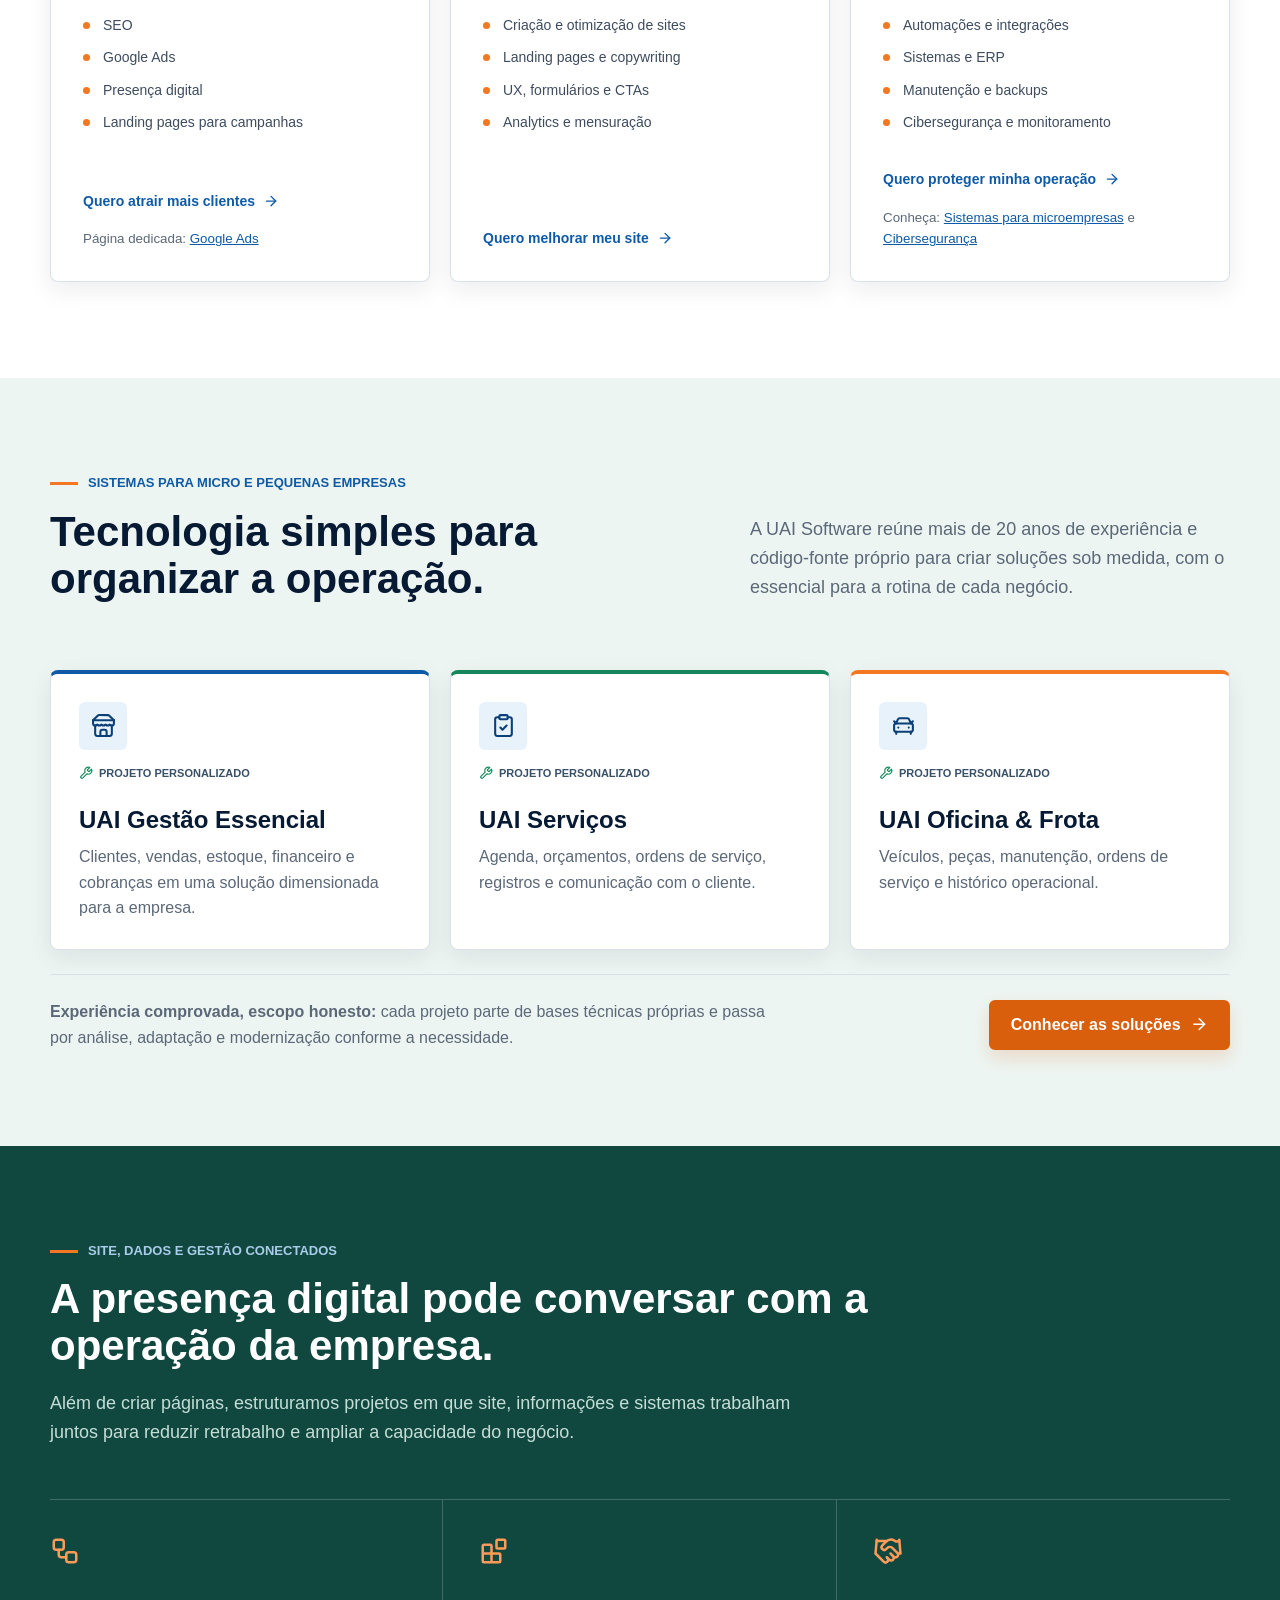
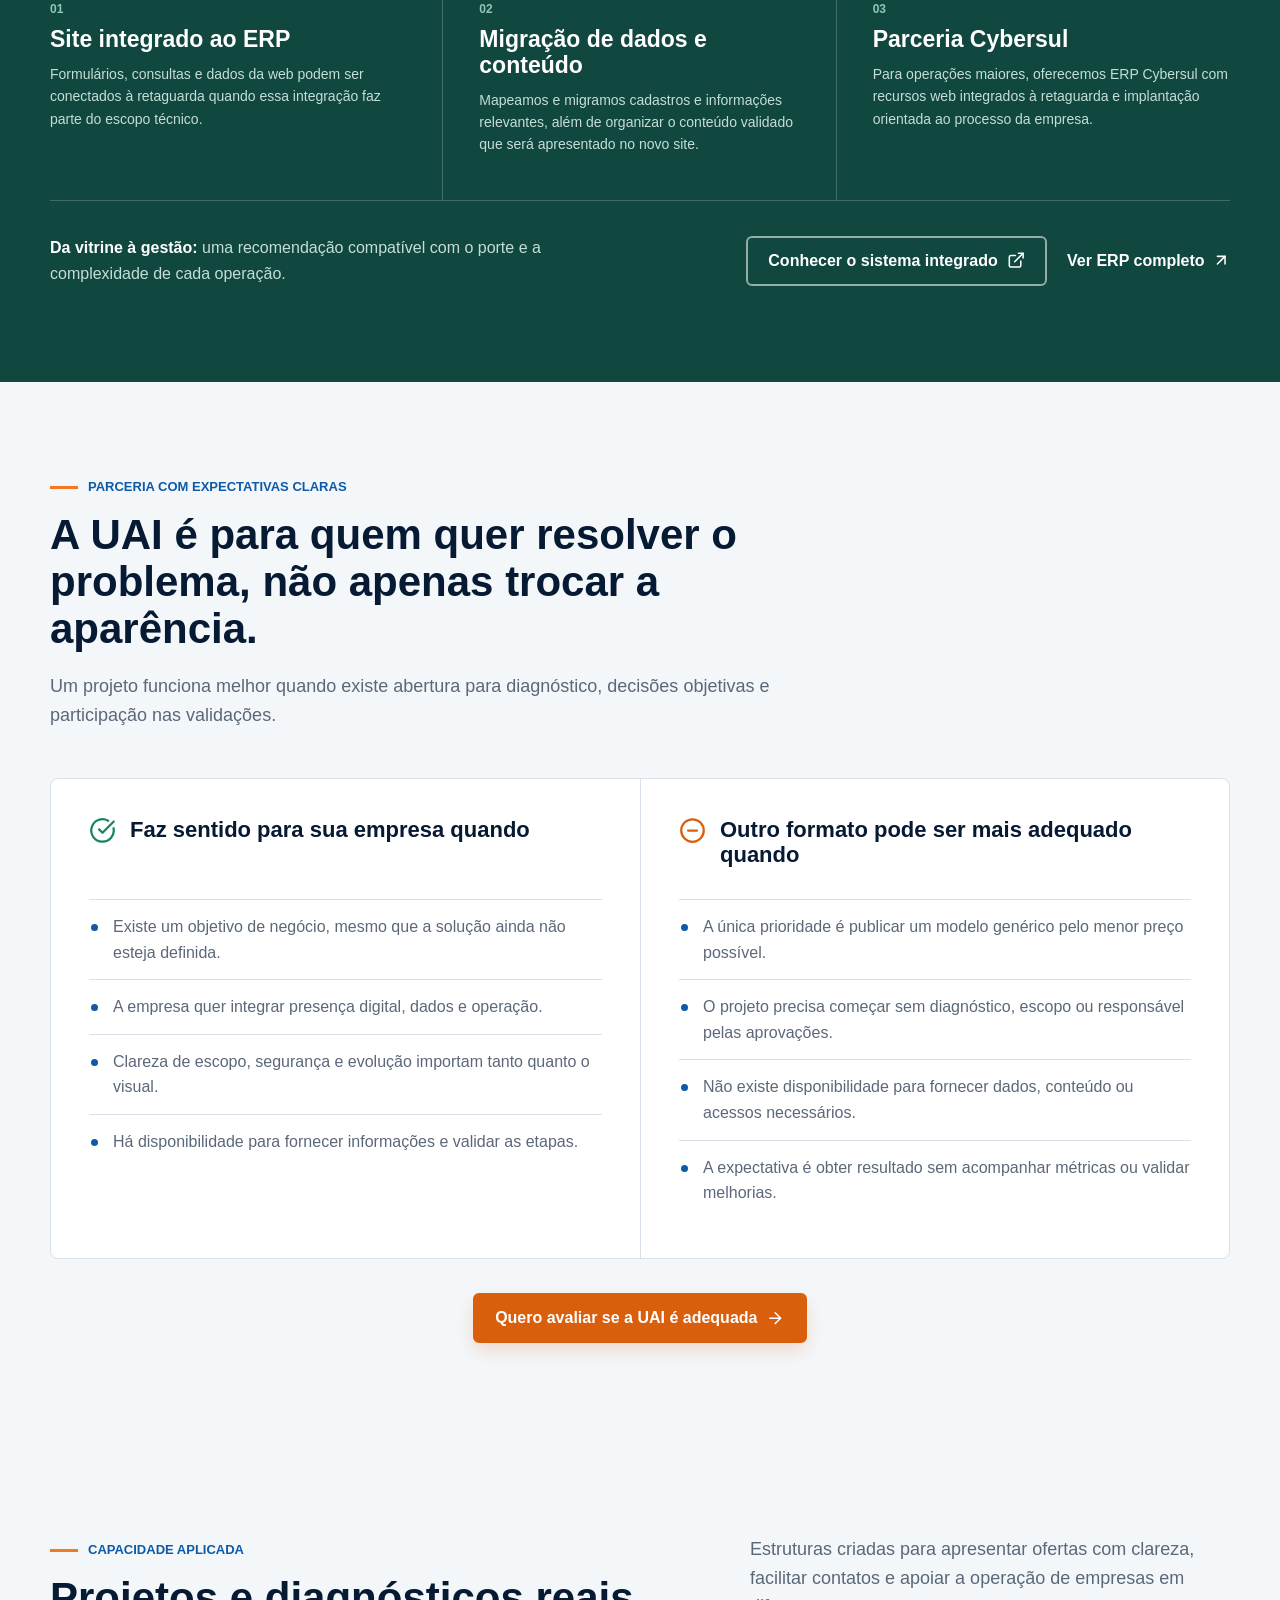
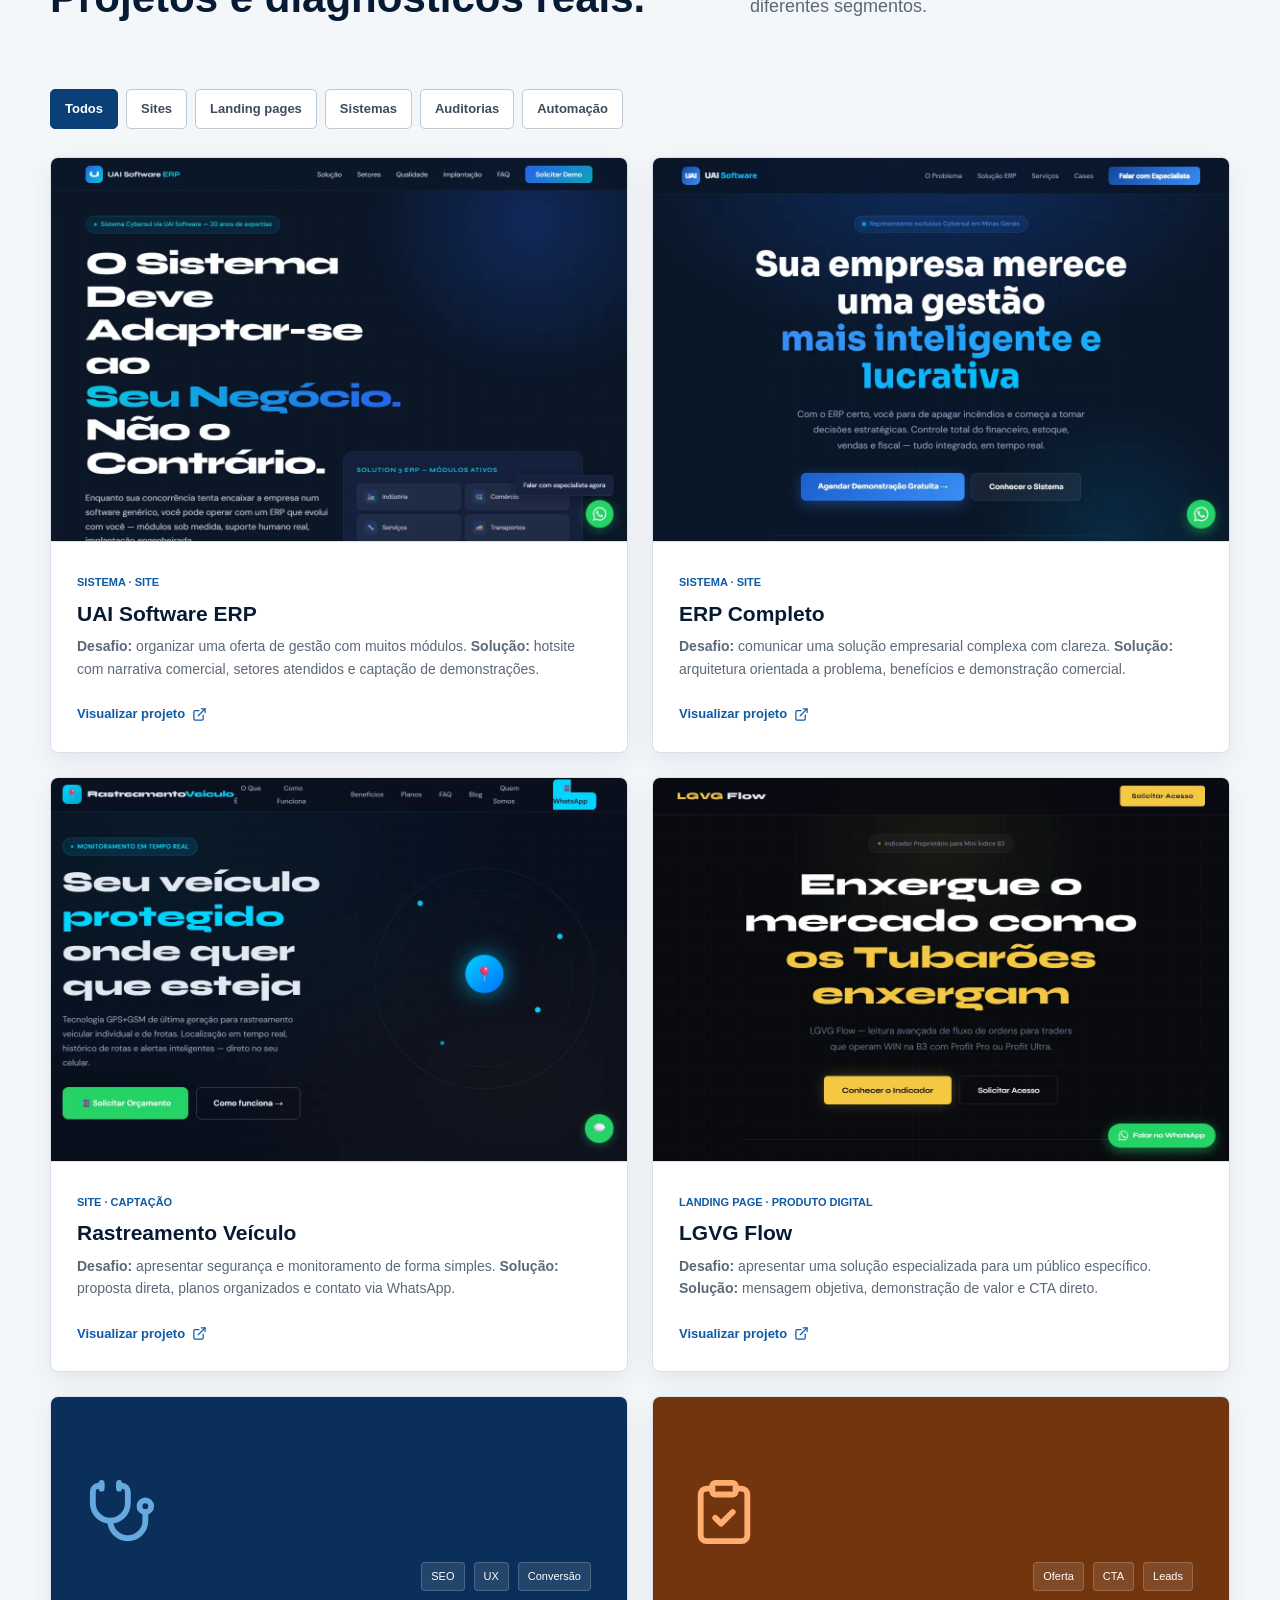
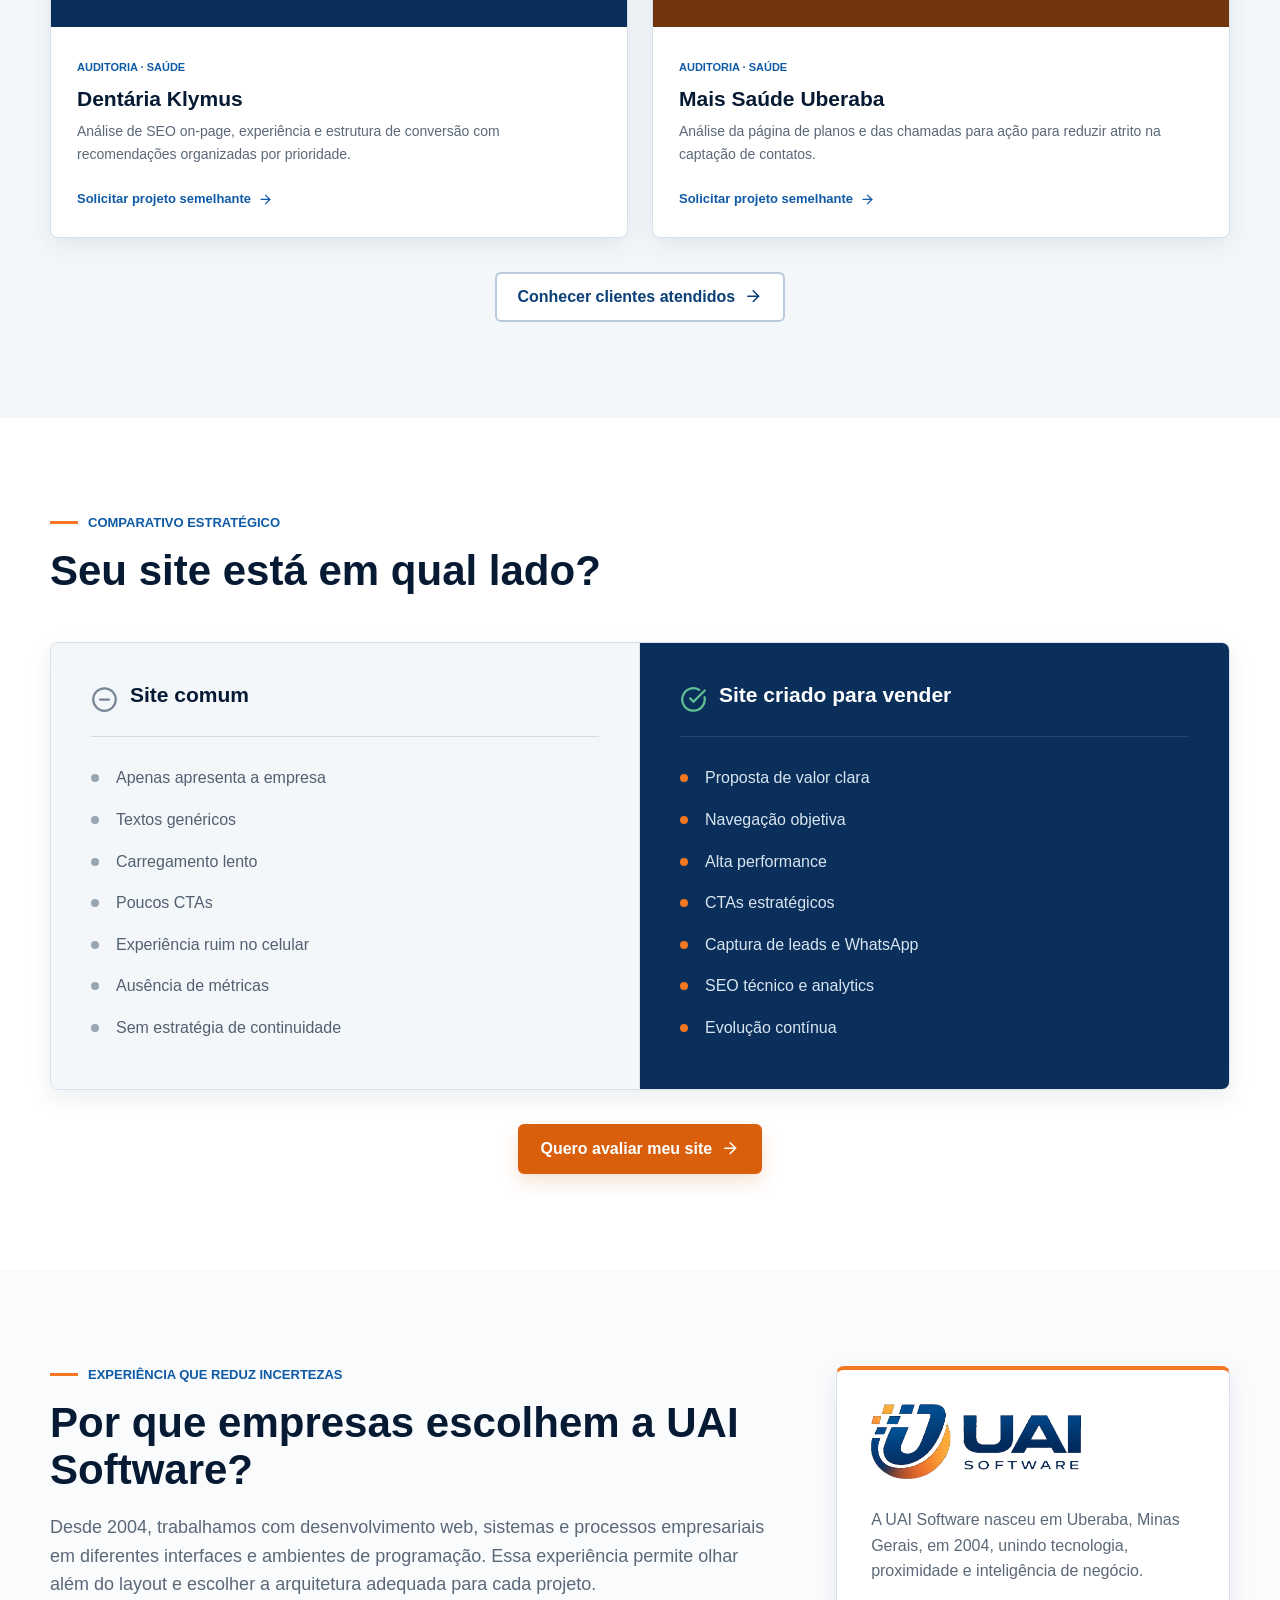
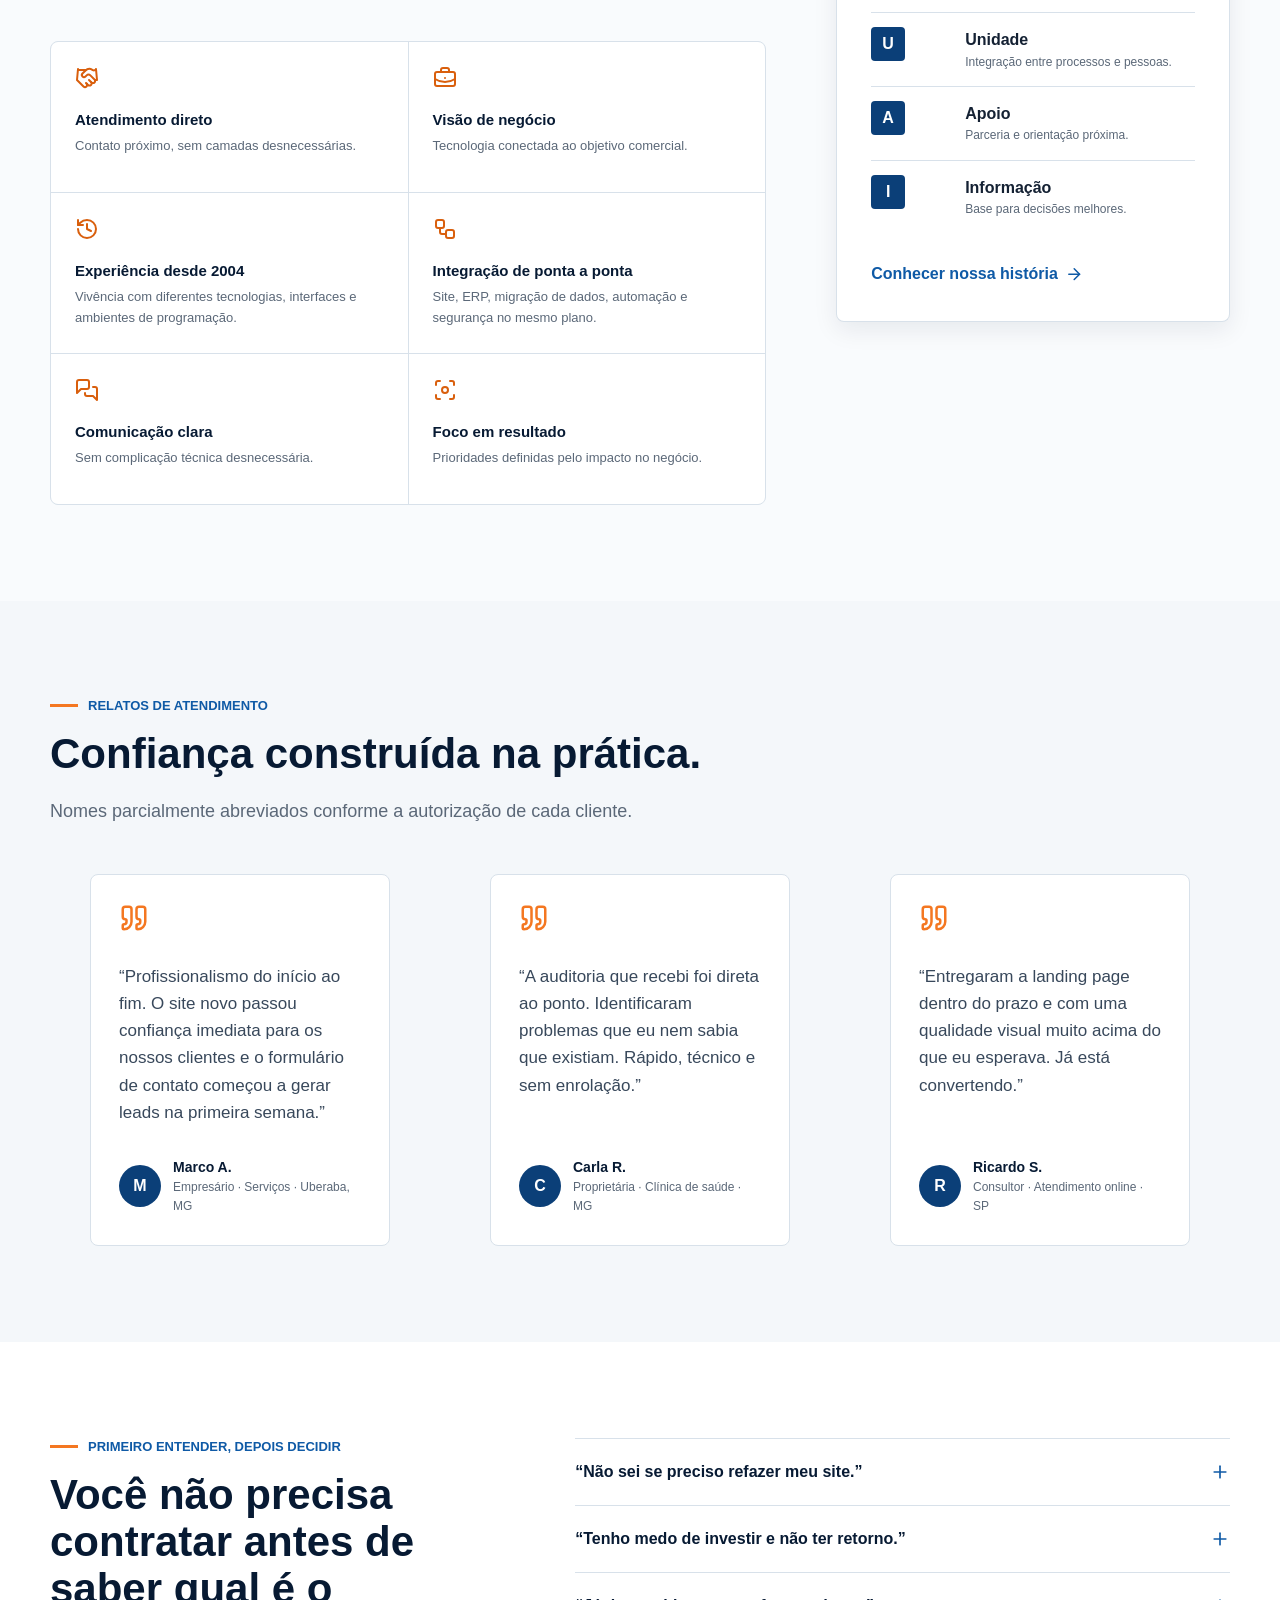
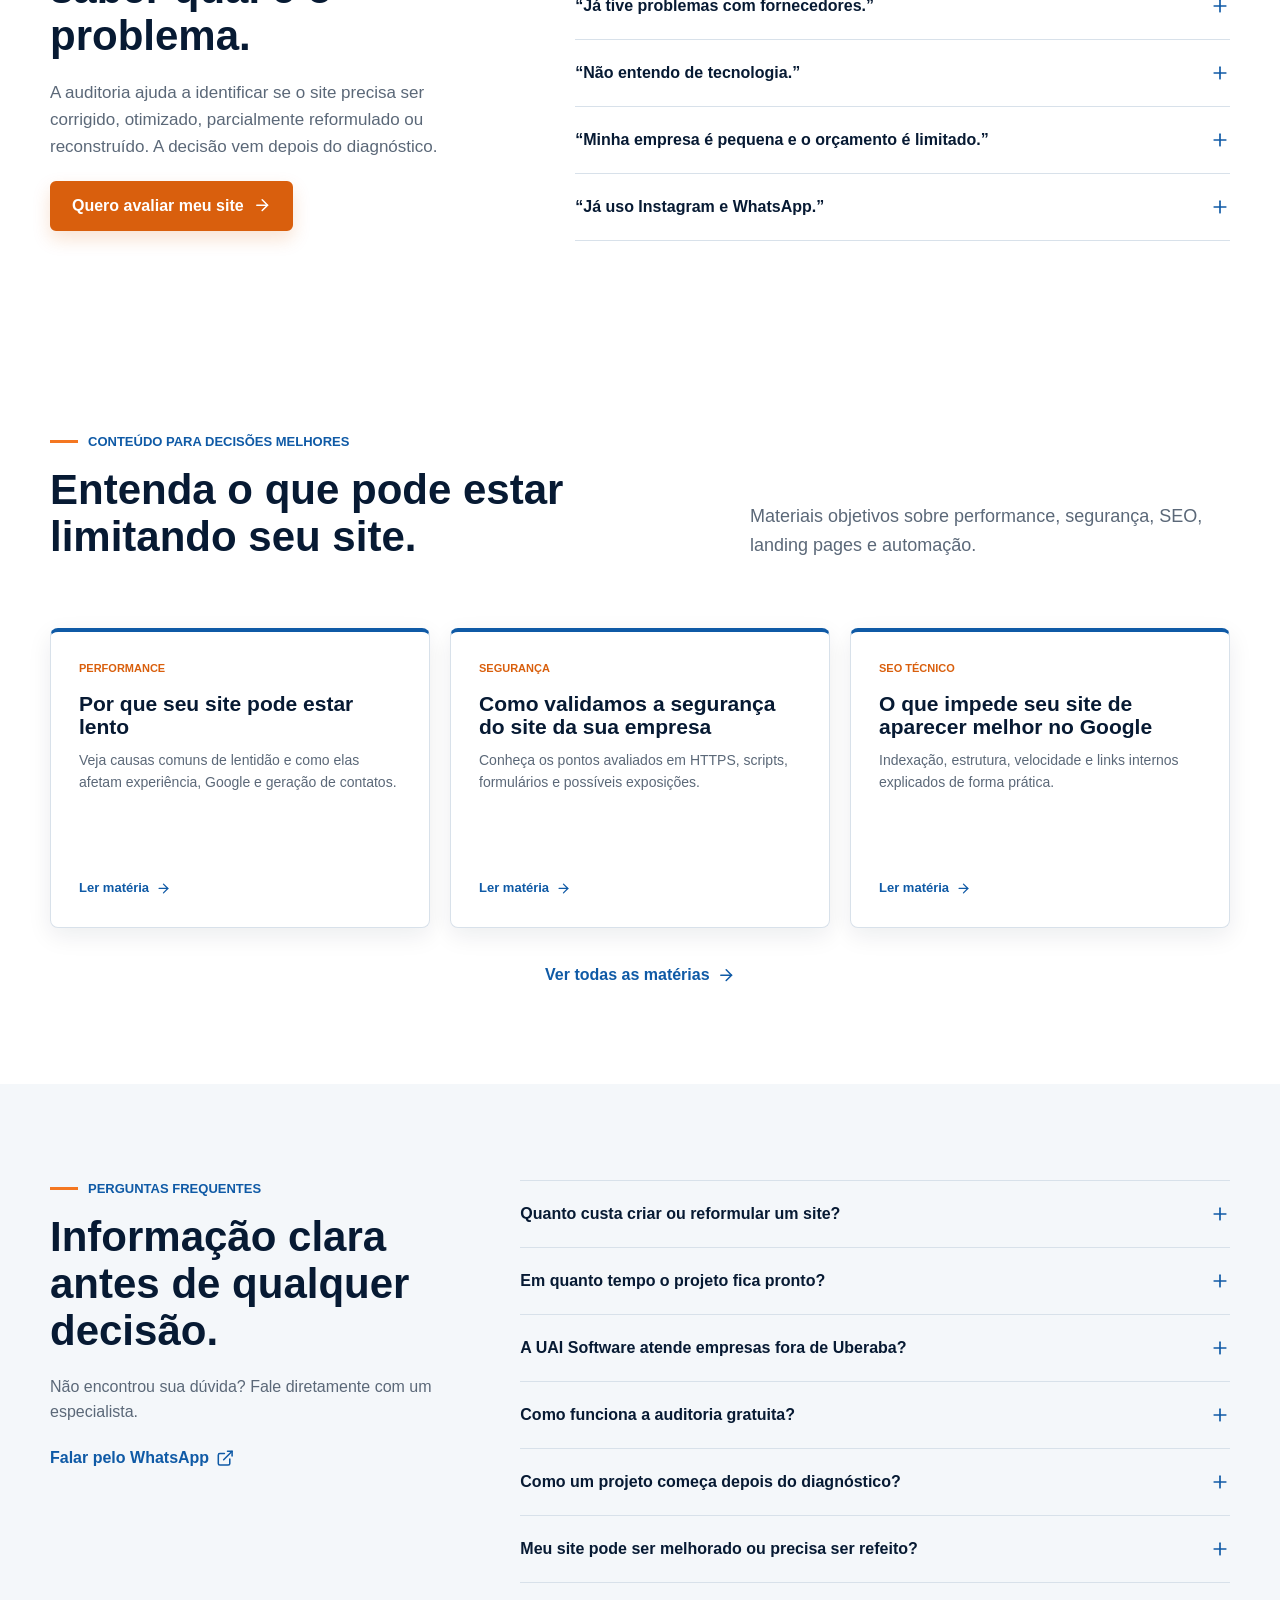
==== commit 601b880c: "Add verified client service showcase" ====
--- a/index.html
+++ b/index.html
@@ -189,6 +189,7 @@
                         <a href="#solucoes">Soluções</a>
                         <a href="sistemas-para-microempresas.html">Sistemas</a>
                         <a href="#resultados">Resultados</a>
+                        <a href="clientes.html">Clientes</a>
                         <a href="#como-funciona">Como funciona</a>
                         <a href="#sobre">Sobre</a>
                         <a href="#conteudos">Conteúdos</a>
@@ -676,6 +677,7 @@
                         <div class="project-card__body"><span>Auditoria · Saúde</span><h3>Mais Saúde Uberaba</h3><p>Análise da página de planos e das chamadas para ação para reduzir atrito na captação de contatos.</p><a href="#auditoria" data-track="audit_click" data-label="projeto_auditoria" data-interest="melhorar_site">Solicitar projeto semelhante <svg class="lucide lucide-arrow-right" aria-hidden="true" viewBox="0 0 24 24" fill="none" stroke="currentColor" stroke-width="2" stroke-linecap="round" stroke-linejoin="round"><use href="/assets/lucide-icons.svg#arrow-right"></use></svg></a></div>
                     </article>
                 </div>
+                <div class="center-action reveal"><a class="button button--secondary" href="clientes.html" data-track="clients_page_click" data-label="portfolio">Conhecer clientes atendidos <svg class="lucide lucide-arrow-right" aria-hidden="true" viewBox="0 0 24 24" fill="none" stroke="currentColor" stroke-width="2" stroke-linecap="round" stroke-linejoin="round"><use href="/assets/lucide-icons.svg#arrow-right"></use></svg></a></div>
             </div>
         </section>
 
@@ -810,7 +812,7 @@
         <div class="shell footer__grid">
             <div class="footer__brand"><img src="assets/uai-software-logo.webp" alt="UAI Software" width="183" height="61" loading="lazy"><p>Sites, sistemas, automação e segurança com visão de negócio.</p><span>Uberaba, MG · Atendimento em todo o Brasil</span></div>
             <div><h2>Soluções</h2><a href="#solucoes">Criação e otimização de sites</a><a href="sistemas-para-microempresas.html">Sistemas para microempresas</a><a href="googleads-performancemax.html">Google Ads</a><a href="seguranca-cibernetica.html">Cibersegurança</a><a href="https://sistema.uaisoftware.com.br" target="_blank" rel="noopener noreferrer">Sistema ERP</a></div>
-            <div><h2>Empresa</h2><a href="sobre.html">Sobre a UAI Software</a><a href="#como-funciona">Método UAI Direção Clara</a><a href="#resultados">Projetos</a><a href="materias/">Conteúdos</a><a href="https://docs.google.com/forms/d/e/1FAIpQLSf49kC0bftFT7tRfpHyInlTPAlowrYuvFlTEAAF86npJxGhAA/viewform" target="_blank" rel="noopener noreferrer" data-track="briefing_click" data-label="rodape">Briefing para projetos</a><a href="politica-de-privacidade.html">Privacidade</a></div>
+            <div><h2>Empresa</h2><a href="sobre.html">Sobre a UAI Software</a><a href="#como-funciona">Método UAI Direção Clara</a><a href="#resultados">Projetos</a><a href="clientes.html">Clientes atendidos</a><a href="materias/">Conteúdos</a><a href="https://docs.google.com/forms/d/e/1FAIpQLSf49kC0bftFT7tRfpHyInlTPAlowrYuvFlTEAAF86npJxGhAA/viewform" target="_blank" rel="noopener noreferrer" data-track="briefing_click" data-label="rodape">Briefing para projetos</a><a href="politica-de-privacidade.html">Privacidade</a></div>
             <div><h2>Contato</h2><a href="https://wa.me/5534988977879" target="_blank" rel="noopener noreferrer" data-track="whatsapp_click" data-label="rodape">WhatsApp</a><a href="tel:+553430739343">Telefone de Suporte ao Cliente - TI: (34) 3073-9343</a><a href="mailto:comercial@uaisoftware.com.br">comercial@uaisoftware.com.br</a></div>
         </div>
         <div class="shell footer__bottom"><span>© 2004-<span id="current-year">2026</span> UAI Software. Todos os direitos reservados.</span><a href="#inicio">Voltar ao topo <svg class="lucide lucide-arrow-up" aria-hidden="true" viewBox="0 0 24 24" fill="none" stroke="currentColor" stroke-width="2" stroke-linecap="round" stroke-linejoin="round"><use href="/assets/lucide-icons.svg#arrow-up"></use></svg></a></div>
--- a/assets/site.css
+++ b/assets/site.css
@@ -3119,6 +3119,228 @@
     font-size: 13px;
 }
 
+.clients-hero__facts {
+    max-width: 900px;
+    margin-top: 34px;
+    padding-top: 24px;
+    display: grid;
+    grid-template-columns: repeat(3, minmax(0, 1fr));
+    gap: 24px;
+    border-top: 1px solid rgba(255, 255, 255, 0.2);
+}
+
+.clients-hero__facts span {
+    color: #b9cde0;
+    font-size: 14px;
+}
+
+.clients-hero__facts strong {
+    display: block;
+    color: var(--white);
+    font-size: 16px;
+}
+
+.clients-browser {
+    background: var(--surface);
+}
+
+.clients-browser__grid {
+    display: grid;
+    grid-template-columns: minmax(280px, 0.72fr) minmax(0, 1.28fr);
+    align-items: start;
+    gap: 56px;
+}
+
+.client-selector {
+    padding: 30px;
+    background: var(--white);
+    border: 1px solid var(--line);
+    border-top: 4px solid var(--orange-500);
+    border-radius: var(--radius);
+    box-shadow: var(--shadow-sm);
+}
+
+.client-selector h2 {
+    margin-bottom: 28px;
+    font-size: 30px;
+}
+
+.client-selector label {
+    margin-bottom: 8px;
+    display: block;
+    color: var(--blue-950);
+    font-size: 14px;
+    font-weight: 750;
+}
+
+.client-selector select {
+    width: 100%;
+    min-height: 52px;
+    padding: 10px 42px 10px 13px;
+    color: var(--ink);
+    background: var(--white);
+    border: 1px solid #b8c7d6;
+    border-radius: 6px;
+}
+
+.client-selector select:focus {
+    border-color: var(--blue-700);
+    box-shadow: 0 0 0 3px rgba(15, 90, 166, 0.13);
+}
+
+.client-selector__note {
+    margin: 20px 0 0;
+    display: flex;
+    align-items: flex-start;
+    gap: 9px;
+    color: var(--muted);
+    font-size: 13px;
+}
+
+.client-selector__note svg {
+    margin-top: 2px;
+    flex: 0 0 auto;
+    color: var(--green-600);
+}
+
+.client-results {
+    min-height: 410px;
+}
+
+.client-empty,
+.client-profile {
+    min-height: 410px;
+    padding: 42px;
+    background: var(--white);
+    border: 1px solid var(--line);
+    border-radius: var(--radius);
+    box-shadow: var(--shadow-sm);
+}
+
+.client-empty {
+    display: grid;
+    align-content: center;
+    justify-items: start;
+}
+
+.client-empty[hidden],
+.client-profile[hidden] {
+    display: none;
+}
+
+.client-empty > svg {
+    width: 42px;
+    height: 42px;
+    margin-bottom: 22px;
+    color: var(--blue-700);
+}
+
+.client-empty h2 {
+    max-width: 520px;
+    font-size: 34px;
+}
+
+.client-empty p {
+    max-width: 560px;
+    margin-bottom: 0;
+    color: var(--muted);
+}
+
+.client-profile {
+    scroll-margin-top: calc(var(--header-offset) + 24px);
+    border-left: 5px solid var(--orange-500);
+}
+
+.client-profile__head {
+    padding-bottom: 28px;
+    display: flex;
+    align-items: center;
+    gap: 20px;
+    border-bottom: 1px solid var(--line);
+}
+
+.client-profile__mark {
+    width: 62px;
+    height: 62px;
+    flex: 0 0 auto;
+    display: grid;
+    place-items: center;
+    color: var(--white);
+    background: var(--blue-800);
+    border-radius: 6px;
+    font-size: 18px;
+    font-weight: 800;
+}
+
+.client-profile__head p {
+    margin: 0 0 4px;
+    color: var(--blue-700);
+    font-size: 13px;
+    font-weight: 800;
+    text-transform: uppercase;
+}
+
+.client-profile__head h2 {
+    margin: 0;
+    font-size: 32px;
+}
+
+.client-profile__service {
+    padding-block: 30px;
+    display: grid;
+    grid-template-columns: 42px 1fr;
+    gap: 18px;
+}
+
+.client-profile__service > svg {
+    width: 36px;
+    height: 36px;
+    color: var(--orange-600);
+}
+
+.client-profile__service h3 {
+    margin-bottom: 8px;
+    font-size: 15px;
+    text-transform: uppercase;
+}
+
+.client-profile__service p,
+.client-profile__context {
+    color: var(--muted);
+}
+
+.client-profile__service p {
+    margin-bottom: 0;
+    font-size: 18px;
+}
+
+.client-profile__context {
+    margin: 0;
+    padding-top: 24px;
+    border-top: 1px solid var(--line);
+}
+
+.clients-scope {
+    padding-block: 72px;
+    color: #dce8f3;
+    background: #124b43;
+}
+
+.clients-scope__grid {
+    display: grid;
+    grid-template-columns: minmax(0, 0.9fr) minmax(0, 1.1fr);
+    gap: 72px;
+}
+
+.clients-scope h2 {
+    margin-bottom: 0;
+    color: var(--white);
+}
+
+.clients-scope p:last-child {
+    margin-bottom: 0;
+}
+
 .legal-sections section {
     padding-block: 28px;
     border-top: 1px solid var(--line);
@@ -4006,6 +4228,50 @@
         grid-template-columns: 1fr;
         gap: 5px;
     }
+
+    .clients-hero__facts,
+    .clients-browser__grid,
+    .clients-scope__grid {
+        grid-template-columns: 1fr;
+    }
+
+    .clients-hero__facts {
+        gap: 14px;
+    }
+
+    .clients-browser__grid,
+    .clients-scope__grid {
+        gap: 28px;
+    }
+
+    .client-selector,
+    .client-empty,
+    .client-profile {
+        padding: 26px 22px;
+    }
+
+    .client-results,
+    .client-empty,
+    .client-profile {
+        min-height: 0;
+    }
+
+    .client-profile__head {
+        align-items: flex-start;
+    }
+
+    .client-profile__head h2,
+    .client-empty h2 {
+        font-size: 27px;
+    }
+
+    .client-profile__service {
+        grid-template-columns: 1fr;
+    }
+
+    .clients-scope {
+        padding-block: 54px;
+    }
 }
 
 @media (max-width: 390px) {
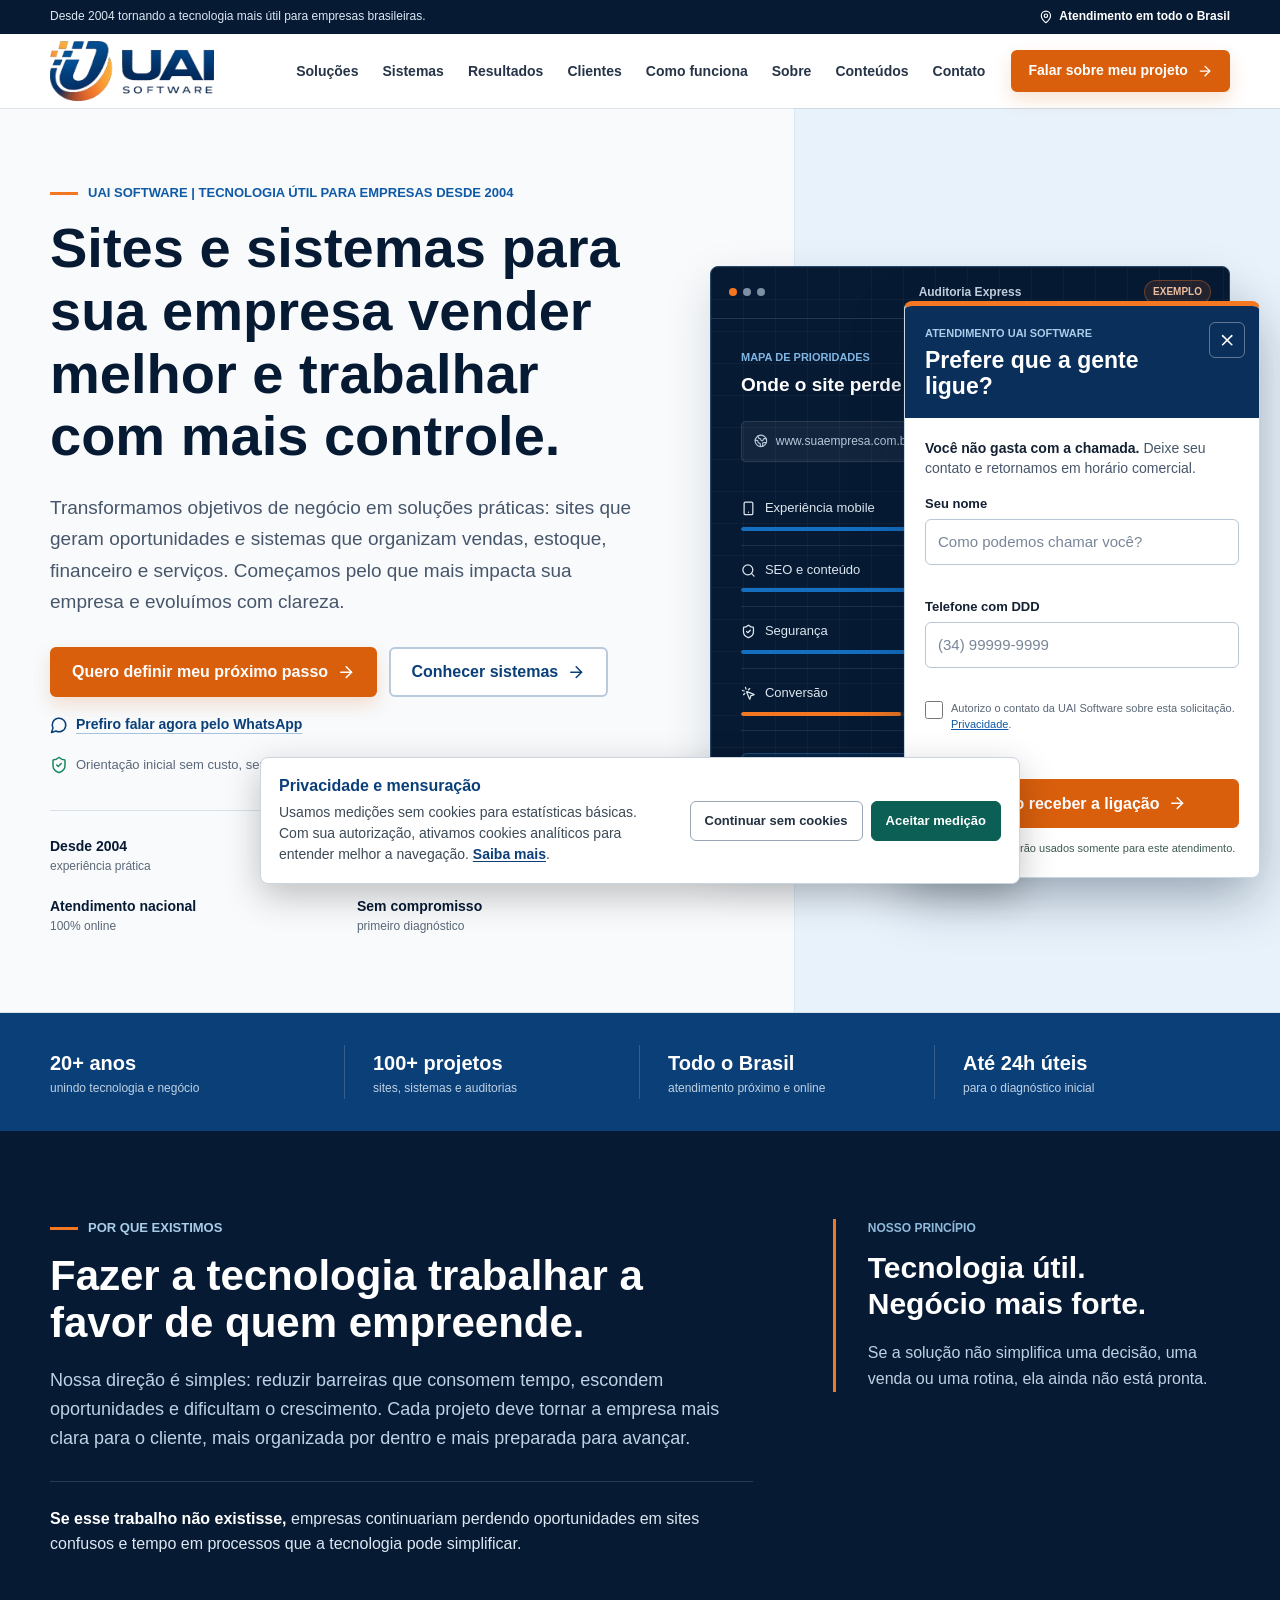
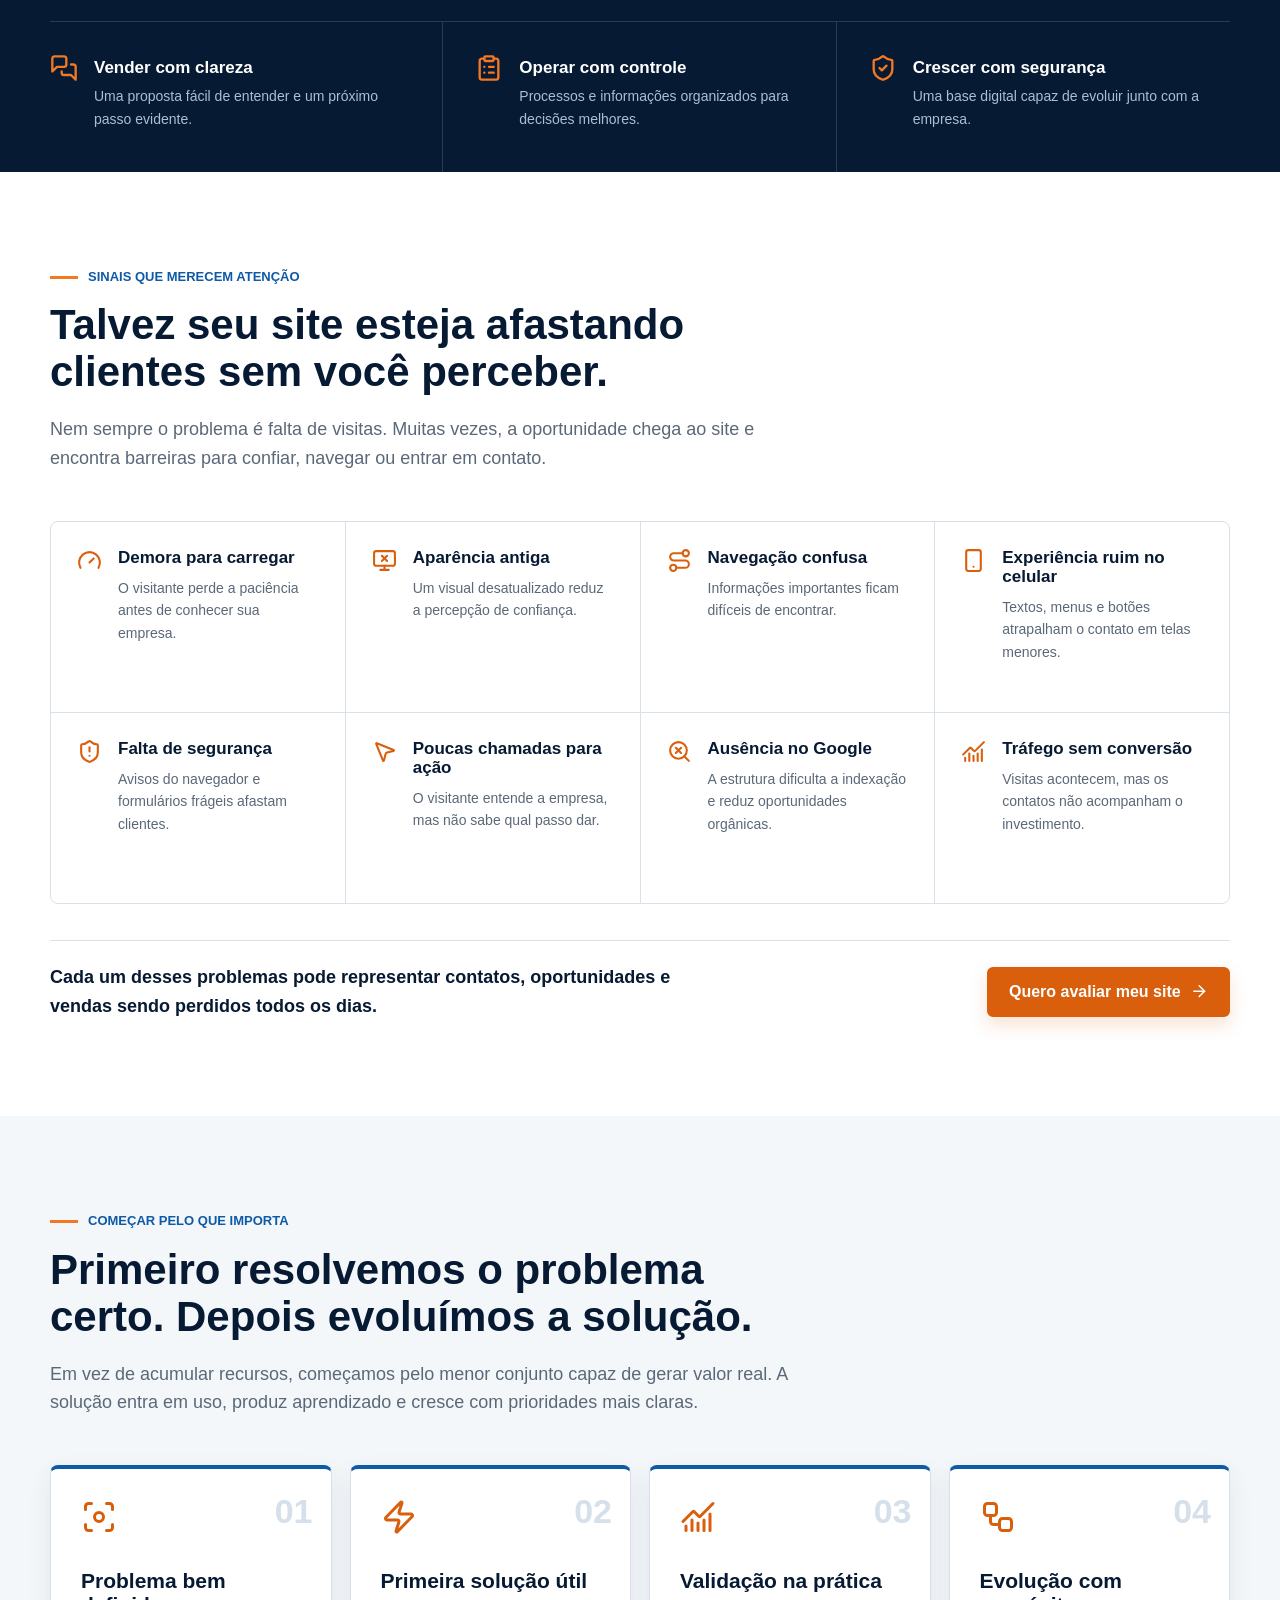
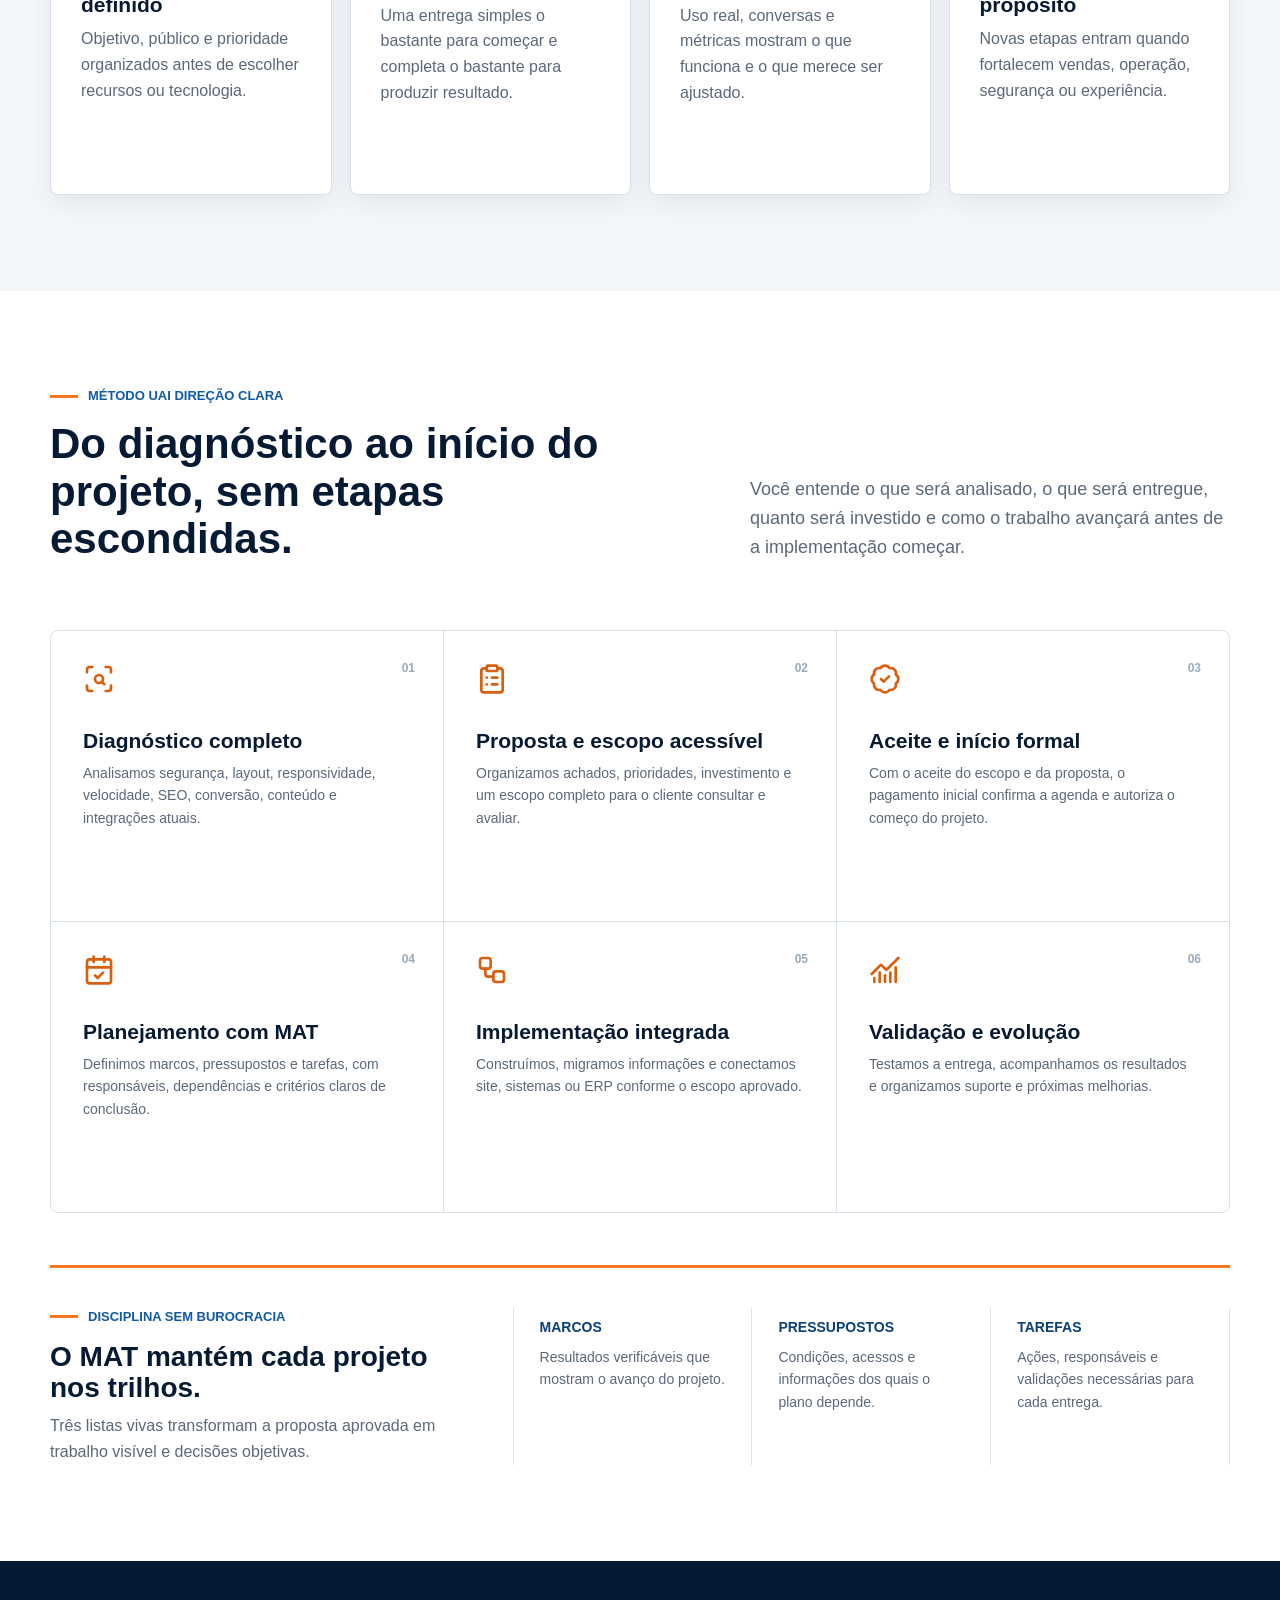
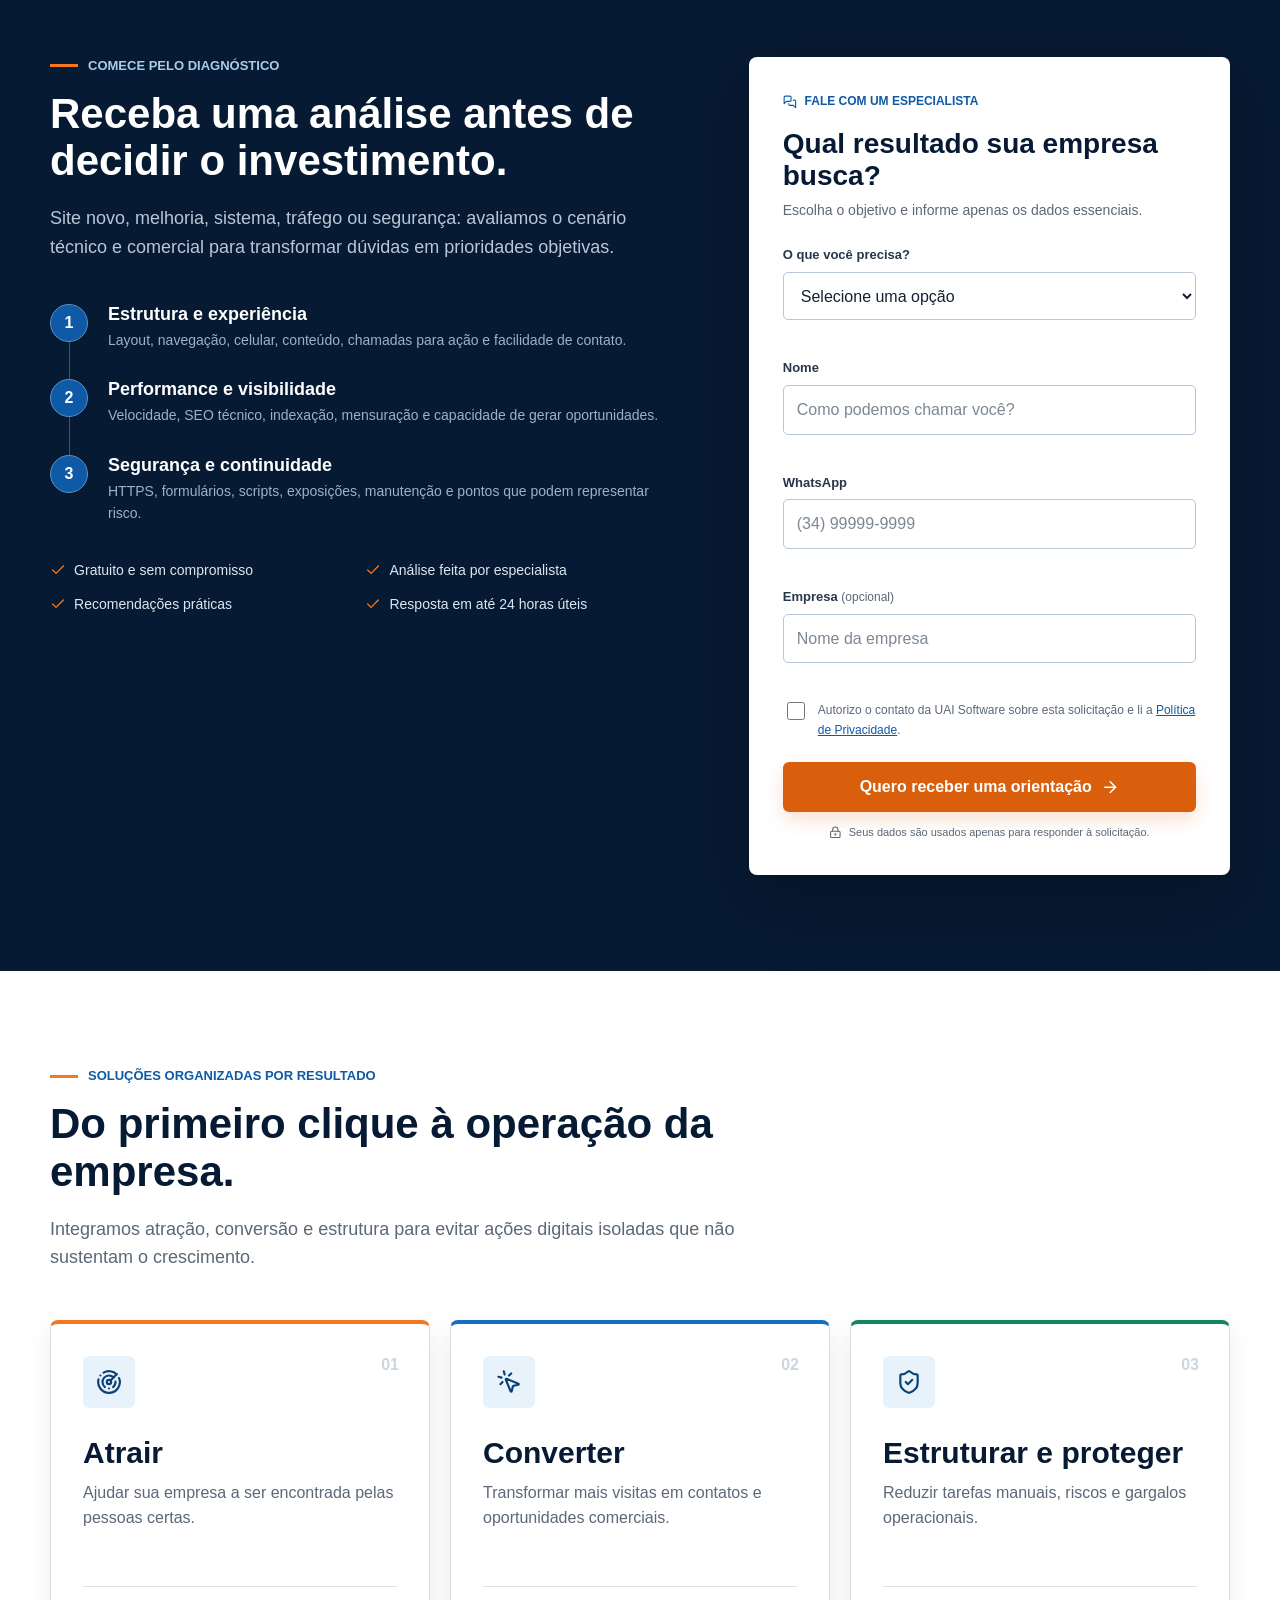
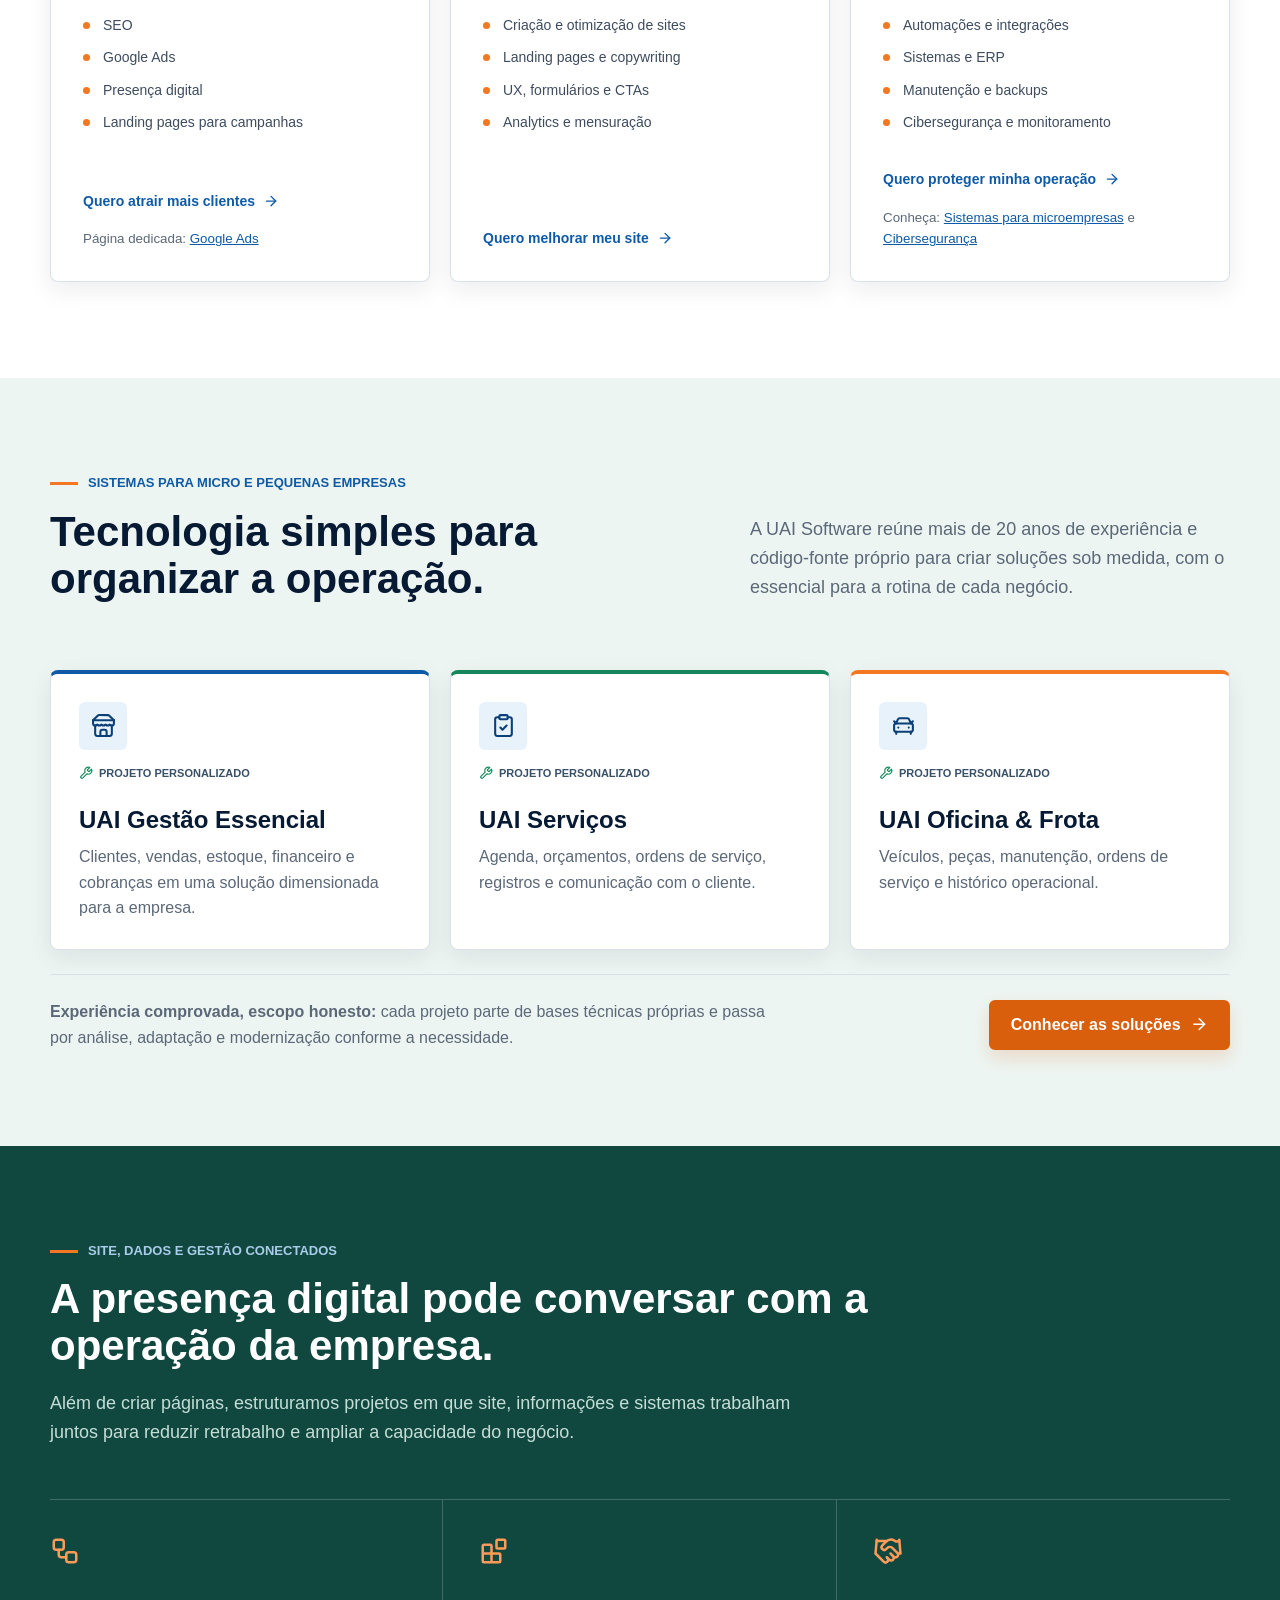
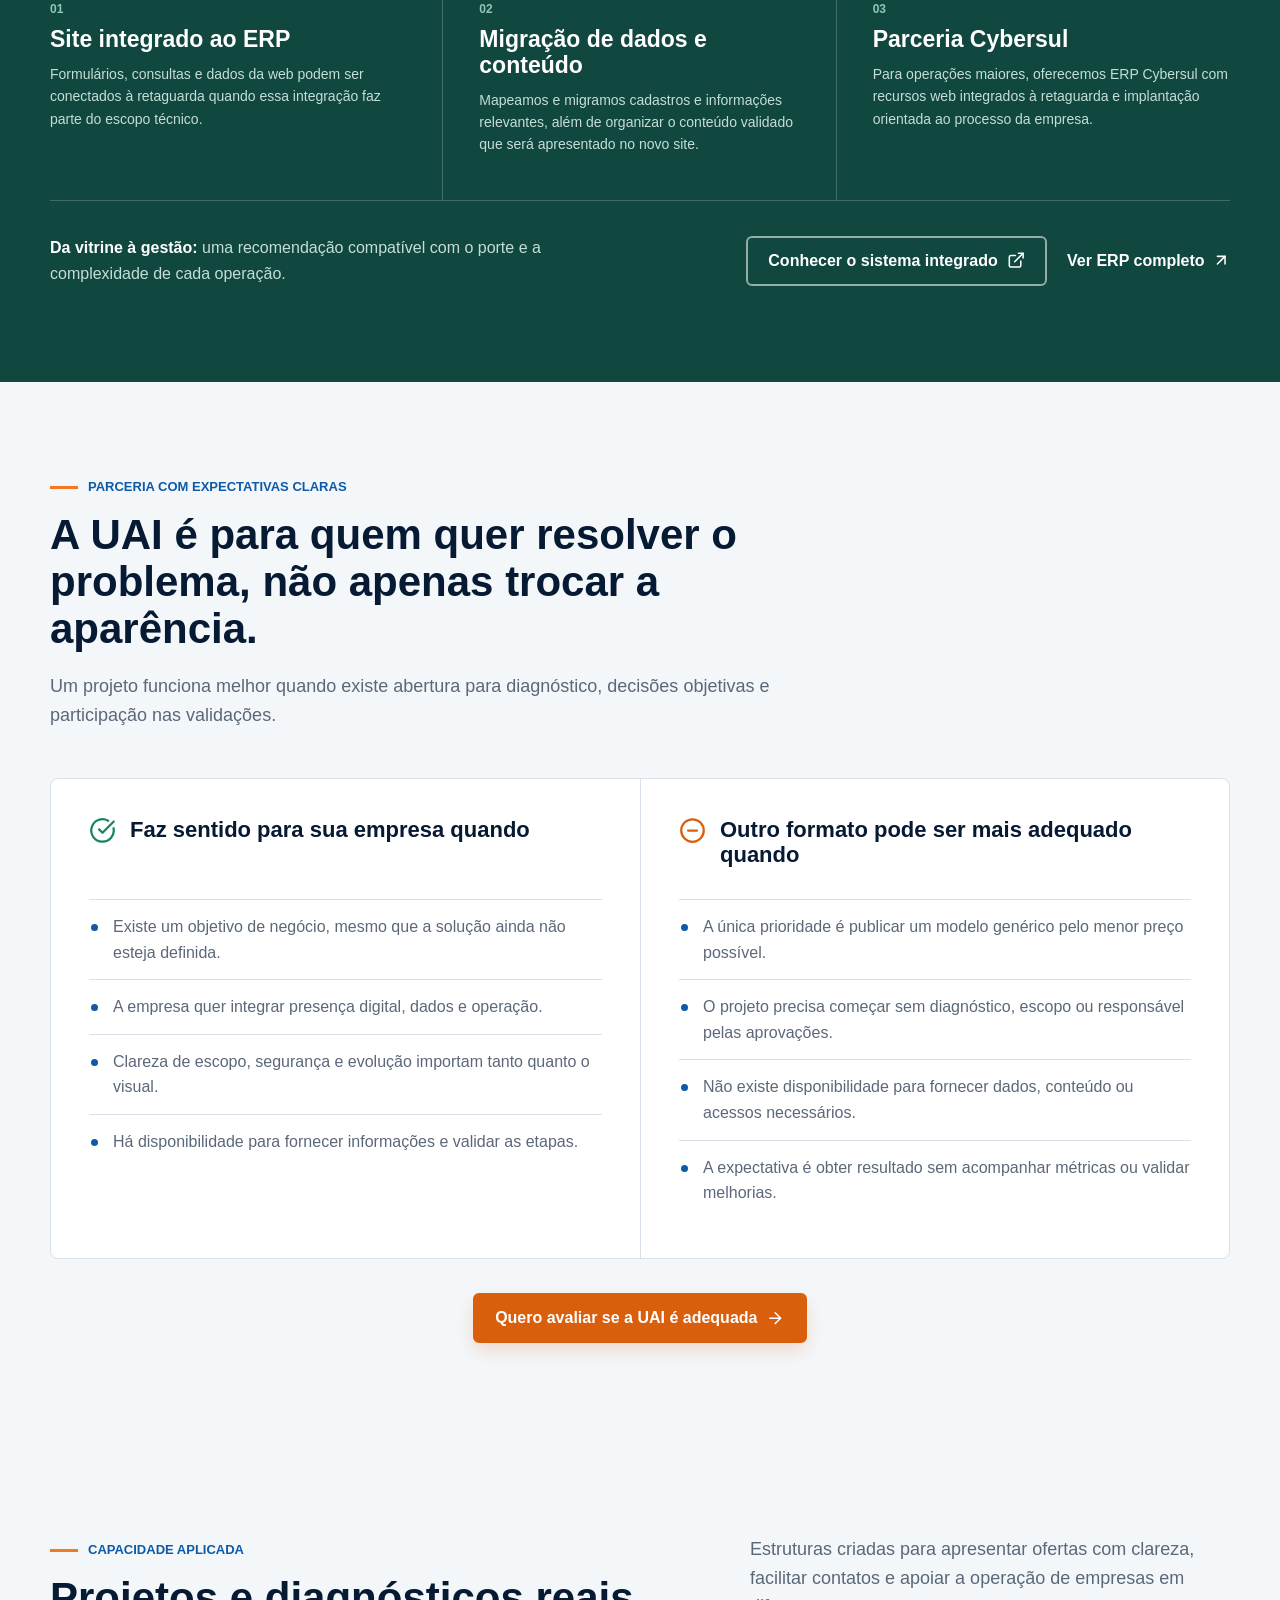
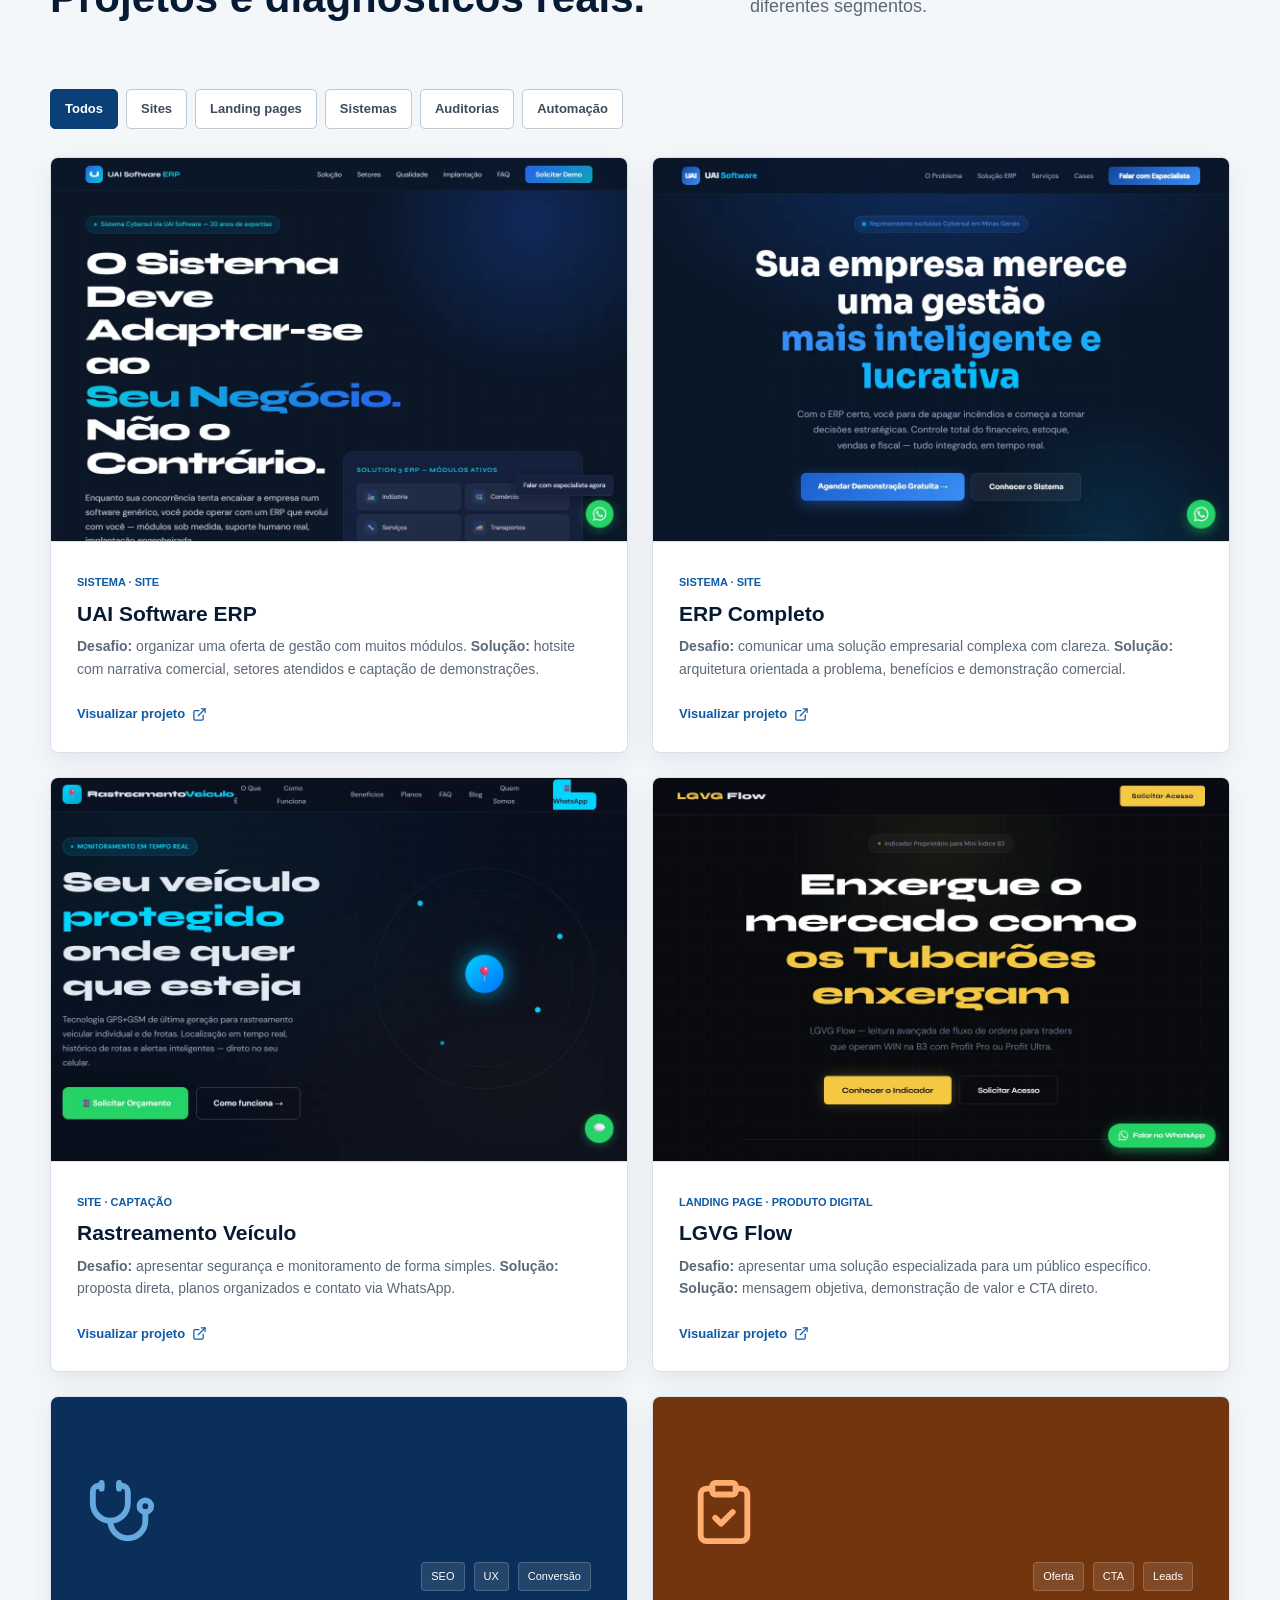
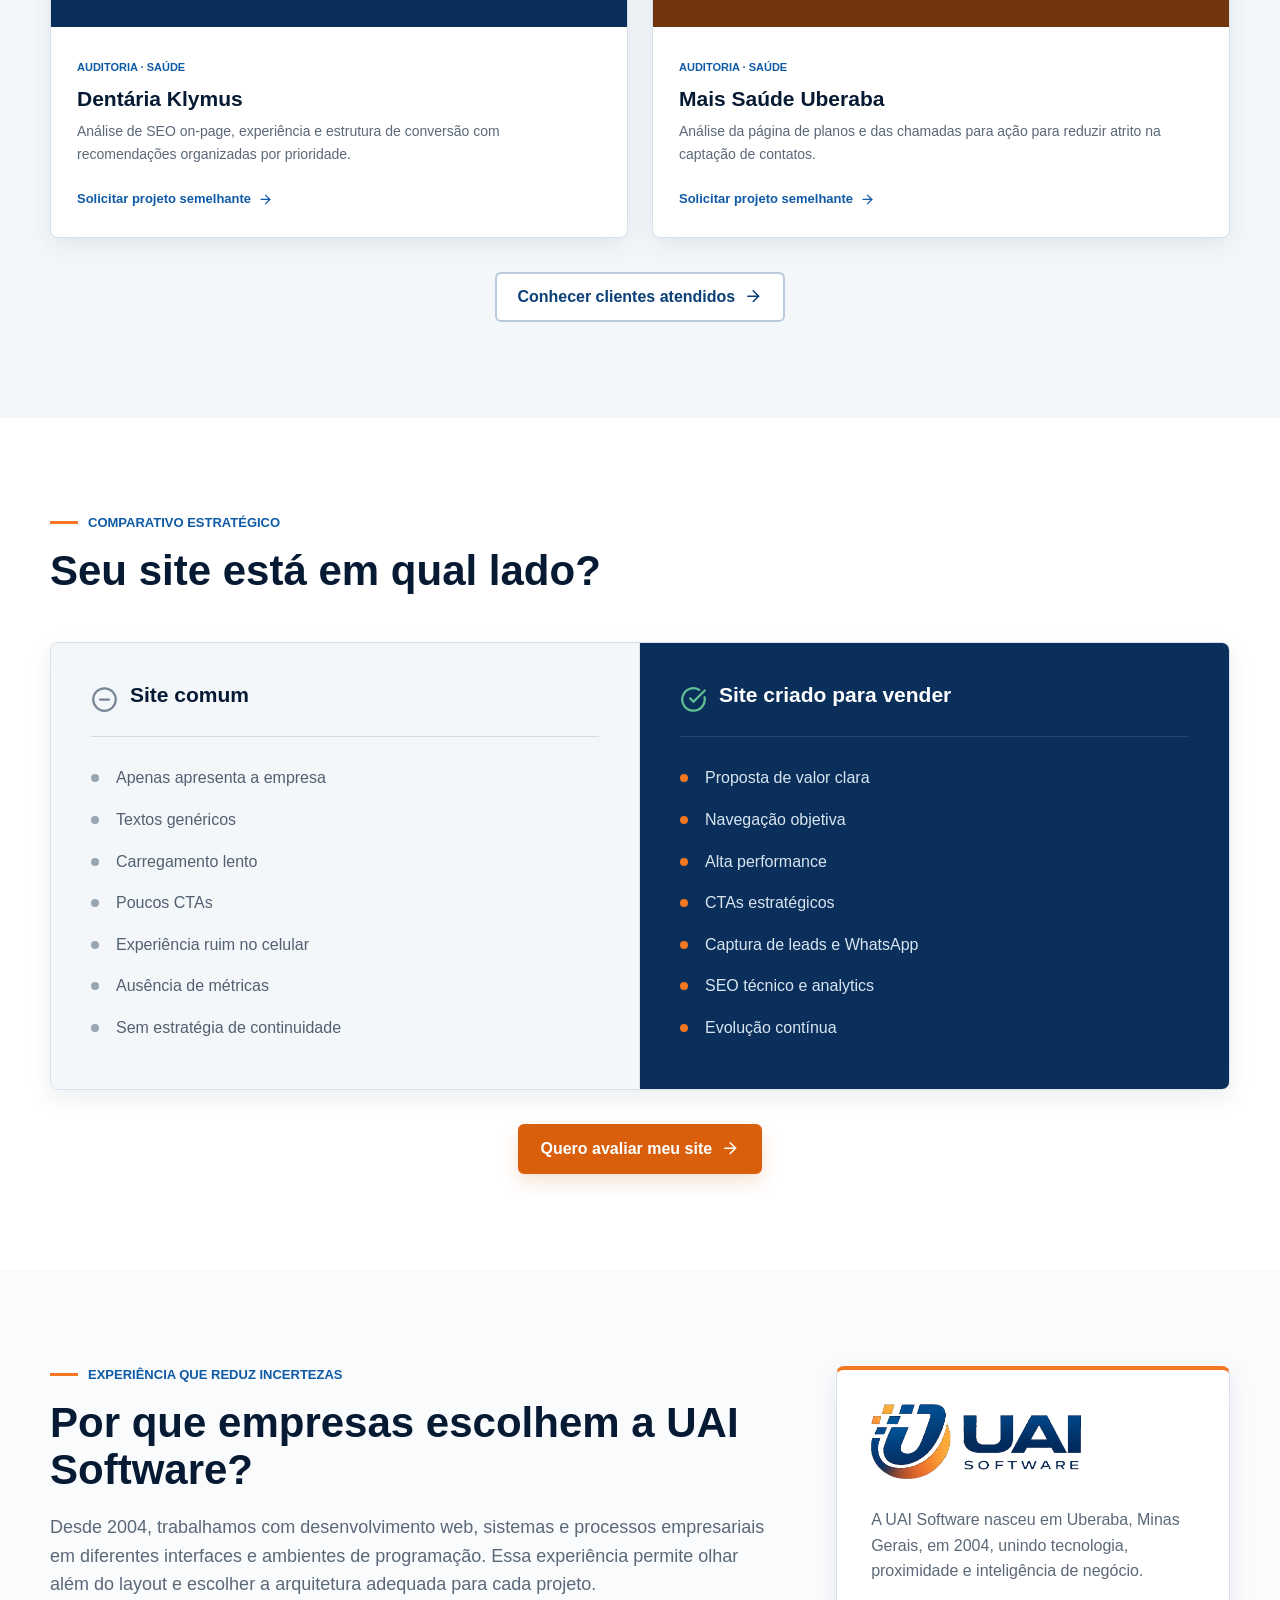
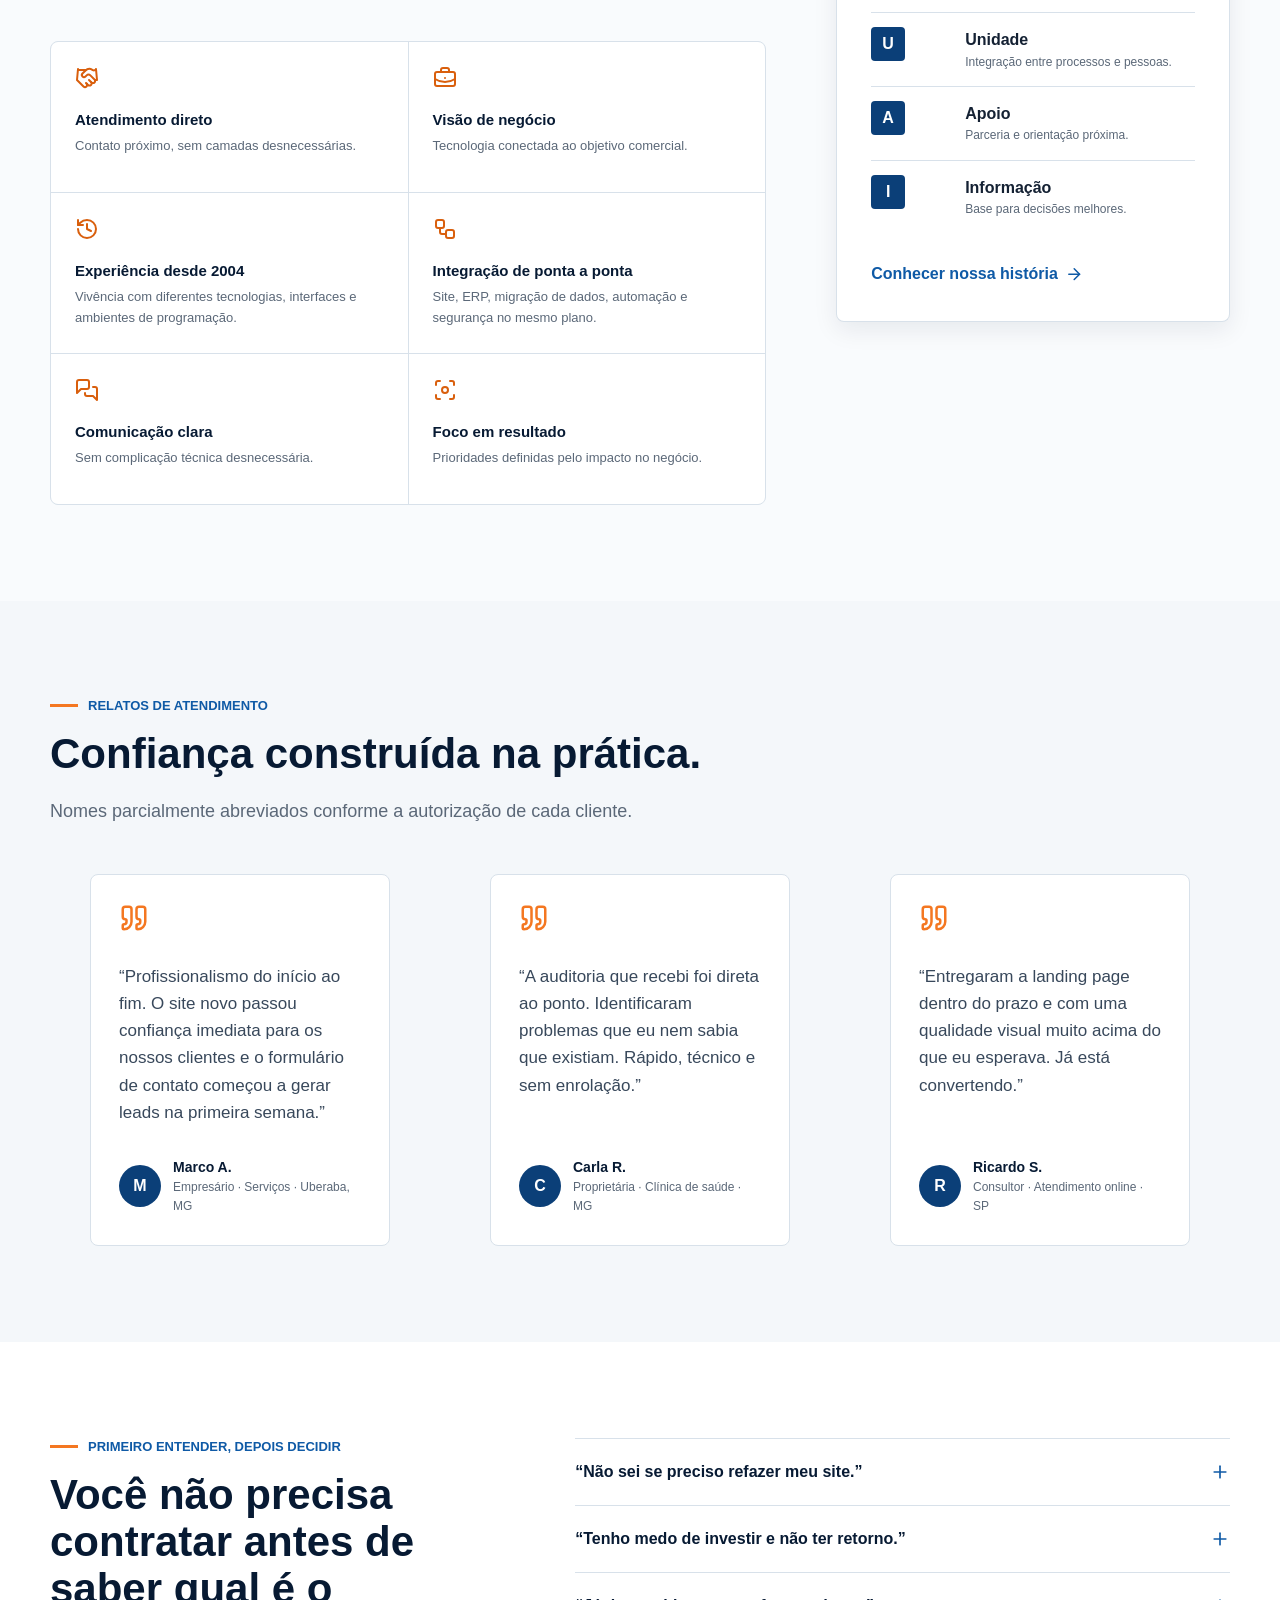
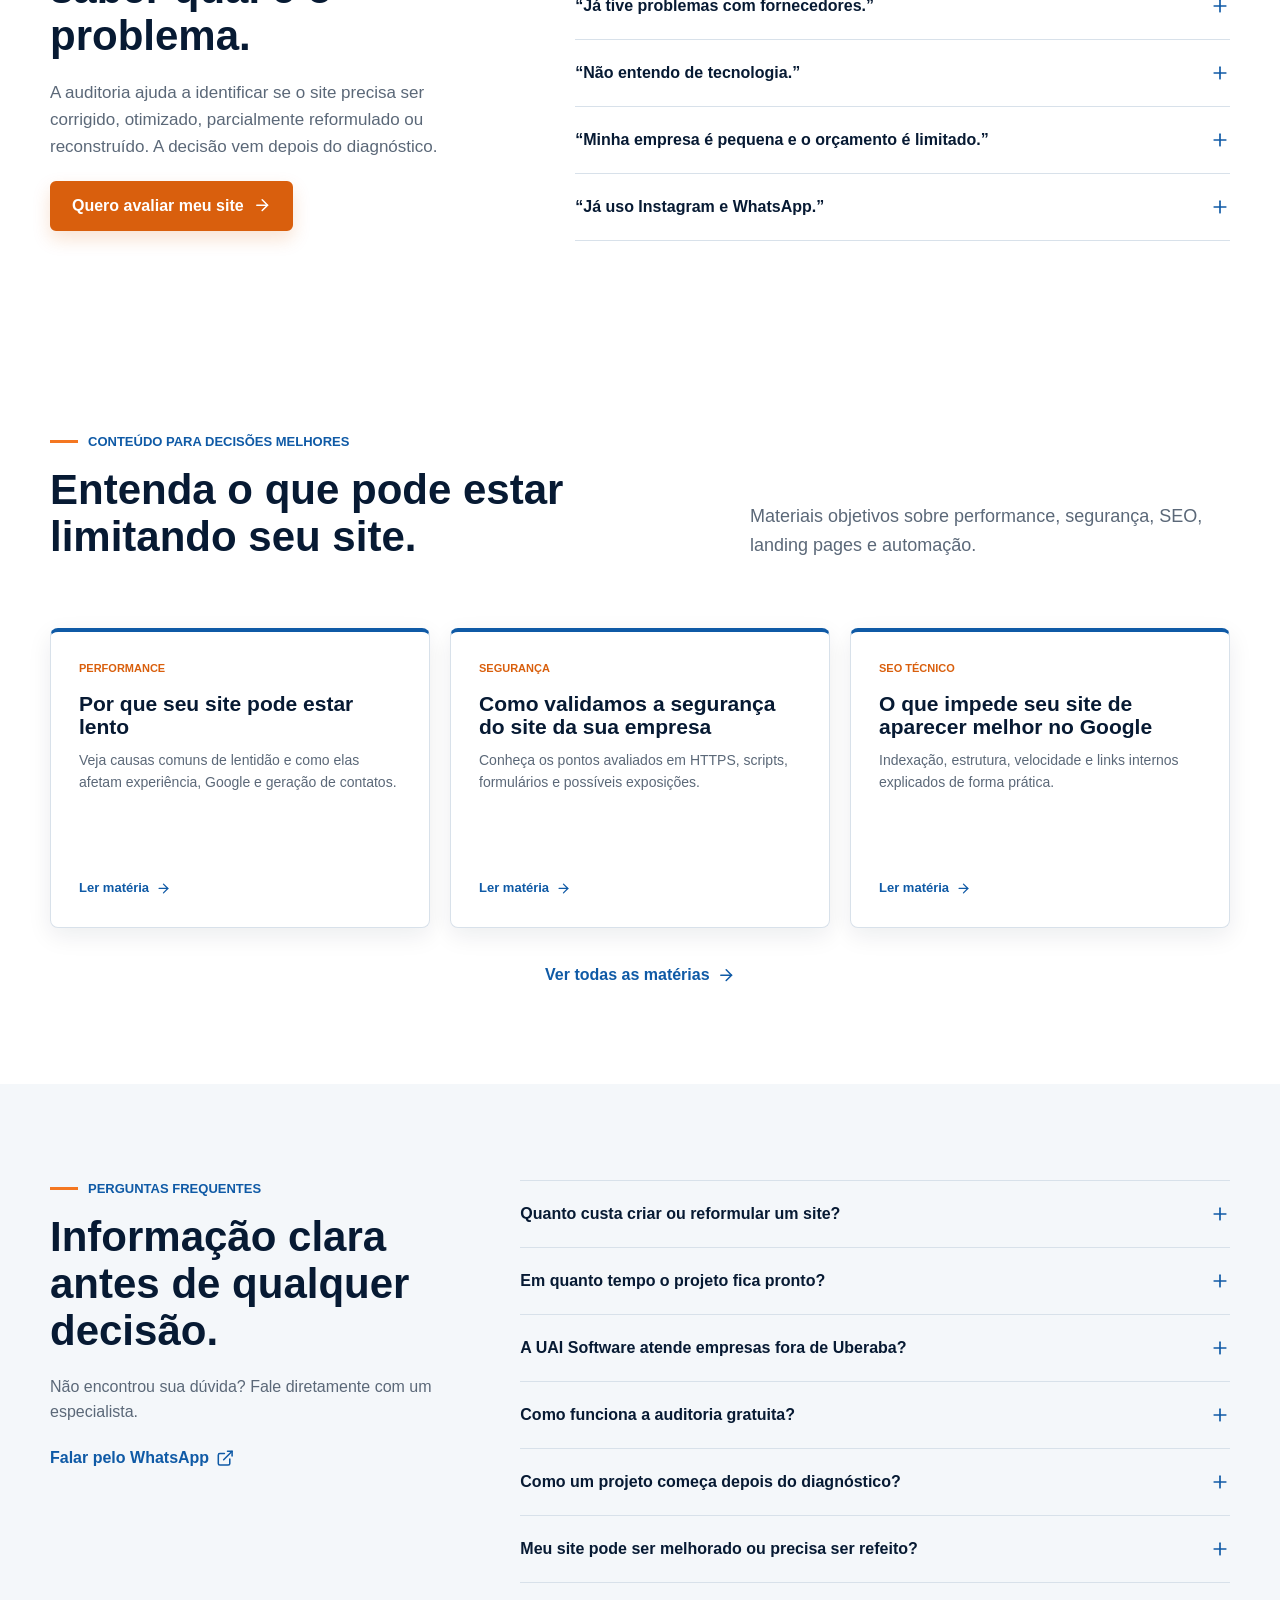
==== commit 9317910c: "Add floating callback lead form" ====
--- a/index.html
+++ b/index.html
@@ -162,6 +162,7 @@
       ]
     }
     </script>
+    <link rel="stylesheet" href="/assets/callback-widget.css?v=20261109-1">
 </head>
 <body>
     <a class="skip-link" href="#conteudo">Ir para o conteúdo principal</a>
@@ -874,5 +875,6 @@
         }());
     </script>
     <script src="assets/site.js?v=20260910-1" defer></script>
+    <script src="/assets/callback-widget.js?v=20261109-1" defer></script>
 </body>
 </html>
--- a/assets/callback-widget.css
+++ b/assets/callback-widget.css
@@ -0,0 +1,367 @@
+.uai-callback,
+.uai-callback * {
+    box-sizing: border-box;
+}
+
+.uai-callback {
+    position: fixed;
+    right: 20px;
+    bottom: 22px;
+    z-index: 130;
+    color: #142133;
+    font-family: "Segoe UI", Arial, sans-serif;
+    font-size: 16px;
+    line-height: 1.45;
+    letter-spacing: 0;
+}
+
+.uai-callback [hidden] {
+    display: none !important;
+}
+
+.uai-callback svg {
+    width: 1.15em;
+    height: 1.15em;
+    display: block;
+    fill: none;
+    stroke: currentColor;
+    stroke-width: 2;
+    stroke-linecap: round;
+    stroke-linejoin: round;
+}
+
+.uai-callback__launcher {
+    width: 268px;
+    min-height: 68px;
+    padding: 11px 15px;
+    display: flex;
+    align-items: center;
+    gap: 12px;
+    color: #ffffff;
+    background: #0b3f78;
+    border: 1px solid rgba(255, 255, 255, 0.18);
+    border-top: 4px solid #f47721;
+    border-radius: 8px;
+    box-shadow: 0 16px 38px rgba(7, 26, 51, 0.28);
+    font: inherit;
+    text-align: left;
+    cursor: pointer;
+    opacity: 0;
+    transform: translateY(18px);
+    transition: opacity 220ms ease, transform 220ms ease, background 180ms ease;
+}
+
+.uai-callback.is-ready .uai-callback__launcher {
+    opacity: 1;
+    transform: translateY(0);
+}
+
+.uai-callback__launcher:hover {
+    background: #0f5aa6;
+}
+
+.uai-callback__launcher:focus-visible,
+.uai-callback__close:focus-visible,
+.uai-callback__submit:focus-visible,
+.uai-callback input:focus-visible,
+.uai-callback a:focus-visible {
+    outline: 3px solid #f47721;
+    outline-offset: 3px;
+}
+
+.uai-callback__launcher-icon {
+    width: 40px;
+    height: 40px;
+    flex: 0 0 auto;
+    display: grid;
+    place-items: center;
+    color: #0b3f78;
+    background: #ffffff;
+    border-radius: 6px;
+}
+
+.uai-callback__launcher-icon svg {
+    width: 22px;
+    height: 22px;
+}
+
+.uai-callback__launcher strong,
+.uai-callback__launcher small {
+    display: block;
+}
+
+.uai-callback__launcher strong {
+    font-size: 15px;
+    line-height: 1.25;
+}
+
+.uai-callback__launcher small {
+    margin-top: 2px;
+    color: #d8e8f5;
+    font-size: 12px;
+}
+
+.uai-callback[data-state="open"] .uai-callback__launcher {
+    display: none;
+}
+
+.uai-callback__panel {
+    width: min(356px, calc(100vw - 32px));
+    max-height: calc(100vh - 44px);
+    overflow-y: auto;
+    background: #ffffff;
+    border: 1px solid #cbd8e4;
+    border-top: 5px solid #f47721;
+    border-radius: 8px;
+    box-shadow: 0 20px 54px rgba(7, 26, 51, 0.3);
+}
+
+.uai-callback__head {
+    padding: 20px 54px 18px 20px;
+    position: relative;
+    color: #ffffff;
+    background: #0b2f5b;
+}
+
+.uai-callback__kicker {
+    margin: 0 0 5px;
+    color: #a9cce9;
+    font-size: 11px;
+    font-weight: 800;
+    text-transform: uppercase;
+}
+
+.uai-callback__head h2 {
+    margin: 0;
+    color: #ffffff;
+    font-size: 23px;
+    font-weight: 750;
+    line-height: 1.15;
+    letter-spacing: 0;
+}
+
+.uai-callback__close {
+    width: 36px;
+    height: 36px;
+    padding: 0;
+    position: absolute;
+    top: 16px;
+    right: 14px;
+    display: grid;
+    place-items: center;
+    color: #ffffff;
+    background: transparent;
+    border: 1px solid rgba(255, 255, 255, 0.35);
+    border-radius: 6px;
+    cursor: pointer;
+}
+
+.uai-callback__body {
+    padding: 20px;
+}
+
+.uai-callback__promise {
+    margin: 0 0 17px;
+    color: #47566a;
+    font-size: 14px;
+}
+
+.uai-callback__promise strong {
+    color: #142133;
+}
+
+.uai-callback__form {
+    display: grid;
+    gap: 13px;
+}
+
+.uai-callback__field label {
+    margin-bottom: 5px;
+    display: block;
+    color: #142133;
+    font-size: 13px;
+    font-weight: 750;
+}
+
+.uai-callback__field input {
+    width: 100%;
+    min-height: 46px;
+    padding: 10px 12px;
+    color: #142133;
+    background: #ffffff;
+    border: 1px solid #b8c7d6;
+    border-radius: 6px;
+    font: inherit;
+    font-size: 15px;
+}
+
+.uai-callback__field input::placeholder {
+    color: #788697;
+}
+
+.uai-callback__field input:focus {
+    border-color: #0f5aa6;
+    box-shadow: 0 0 0 3px rgba(15, 90, 166, 0.13);
+    outline: 0;
+}
+
+.uai-callback__field input[aria-invalid="true"] {
+    border-color: #b42318;
+}
+
+.uai-callback__error {
+    min-height: 17px;
+    margin: 3px 0 0;
+    color: #b42318;
+    font-size: 11px;
+}
+
+.uai-callback__consent {
+    display: grid;
+    grid-template-columns: 18px 1fr;
+    align-items: start;
+    gap: 8px;
+    color: #5b6878;
+    font-size: 11px;
+    cursor: pointer;
+}
+
+.uai-callback__consent input {
+    width: 18px;
+    height: 18px;
+    margin: 0;
+    accent-color: #0b3f78;
+}
+
+.uai-callback__consent a {
+    color: #0f5aa6;
+}
+
+.uai-callback__submit {
+    width: 100%;
+    min-height: 48px;
+    padding: 11px 16px;
+    display: inline-flex;
+    align-items: center;
+    justify-content: center;
+    gap: 9px;
+    color: #ffffff;
+    background: #d95f0d;
+    border: 2px solid #d95f0d;
+    border-radius: 6px;
+    font: inherit;
+    font-weight: 750;
+    cursor: pointer;
+}
+
+.uai-callback__submit:hover {
+    background: #bf5008;
+    border-color: #bf5008;
+}
+
+.uai-callback__submit:disabled {
+    cursor: wait;
+    opacity: 0.76;
+}
+
+.uai-callback__trust {
+    margin: 0;
+    display: flex;
+    align-items: center;
+    justify-content: center;
+    gap: 6px;
+    color: #3f5b4f;
+    font-size: 11px;
+    text-align: center;
+}
+
+.uai-callback__trust svg {
+    color: #16875c;
+}
+
+.uai-callback__feedback {
+    margin: 0;
+    padding: 10px 12px;
+    color: #7a2e00;
+    background: #fff0e5;
+    border-left: 3px solid #d95f0d;
+    font-size: 12px;
+}
+
+.uai-callback__feedback a {
+    color: #0b3f78;
+    font-weight: 750;
+}
+
+.uai-callback__success {
+    min-height: 235px;
+    padding: 28px 20px;
+    display: grid;
+    align-content: center;
+    justify-items: center;
+    text-align: center;
+}
+
+.uai-callback__success > svg {
+    width: 42px;
+    height: 42px;
+    margin-bottom: 16px;
+    color: #16875c;
+}
+
+.uai-callback__success h3 {
+    margin: 0 0 9px;
+    color: #071a33;
+    font-size: 22px;
+    letter-spacing: 0;
+}
+
+.uai-callback__success p {
+    margin: 0;
+    color: #5b6878;
+    font-size: 14px;
+}
+
+.uai-callback__honeypot {
+    width: 1px !important;
+    height: 1px !important;
+    padding: 0 !important;
+    position: absolute !important;
+    left: -10000px !important;
+    overflow: hidden !important;
+    opacity: 0 !important;
+}
+
+@media (prefers-reduced-motion: reduce) {
+    .uai-callback__launcher {
+        transition: none;
+    }
+}
+
+@media (max-width: 680px) {
+    .uai-callback {
+        right: 12px;
+        bottom: 78px;
+    }
+
+    .uai-callback__launcher {
+        width: 252px;
+        min-height: 62px;
+    }
+
+    .uai-callback__panel {
+        max-height: calc(100vh - 94px);
+    }
+
+    .uai-callback__head {
+        padding: 17px 50px 15px 17px;
+    }
+
+    .uai-callback__head h2 {
+        font-size: 21px;
+    }
+
+    .uai-callback__body {
+        padding: 17px;
+    }
+}
